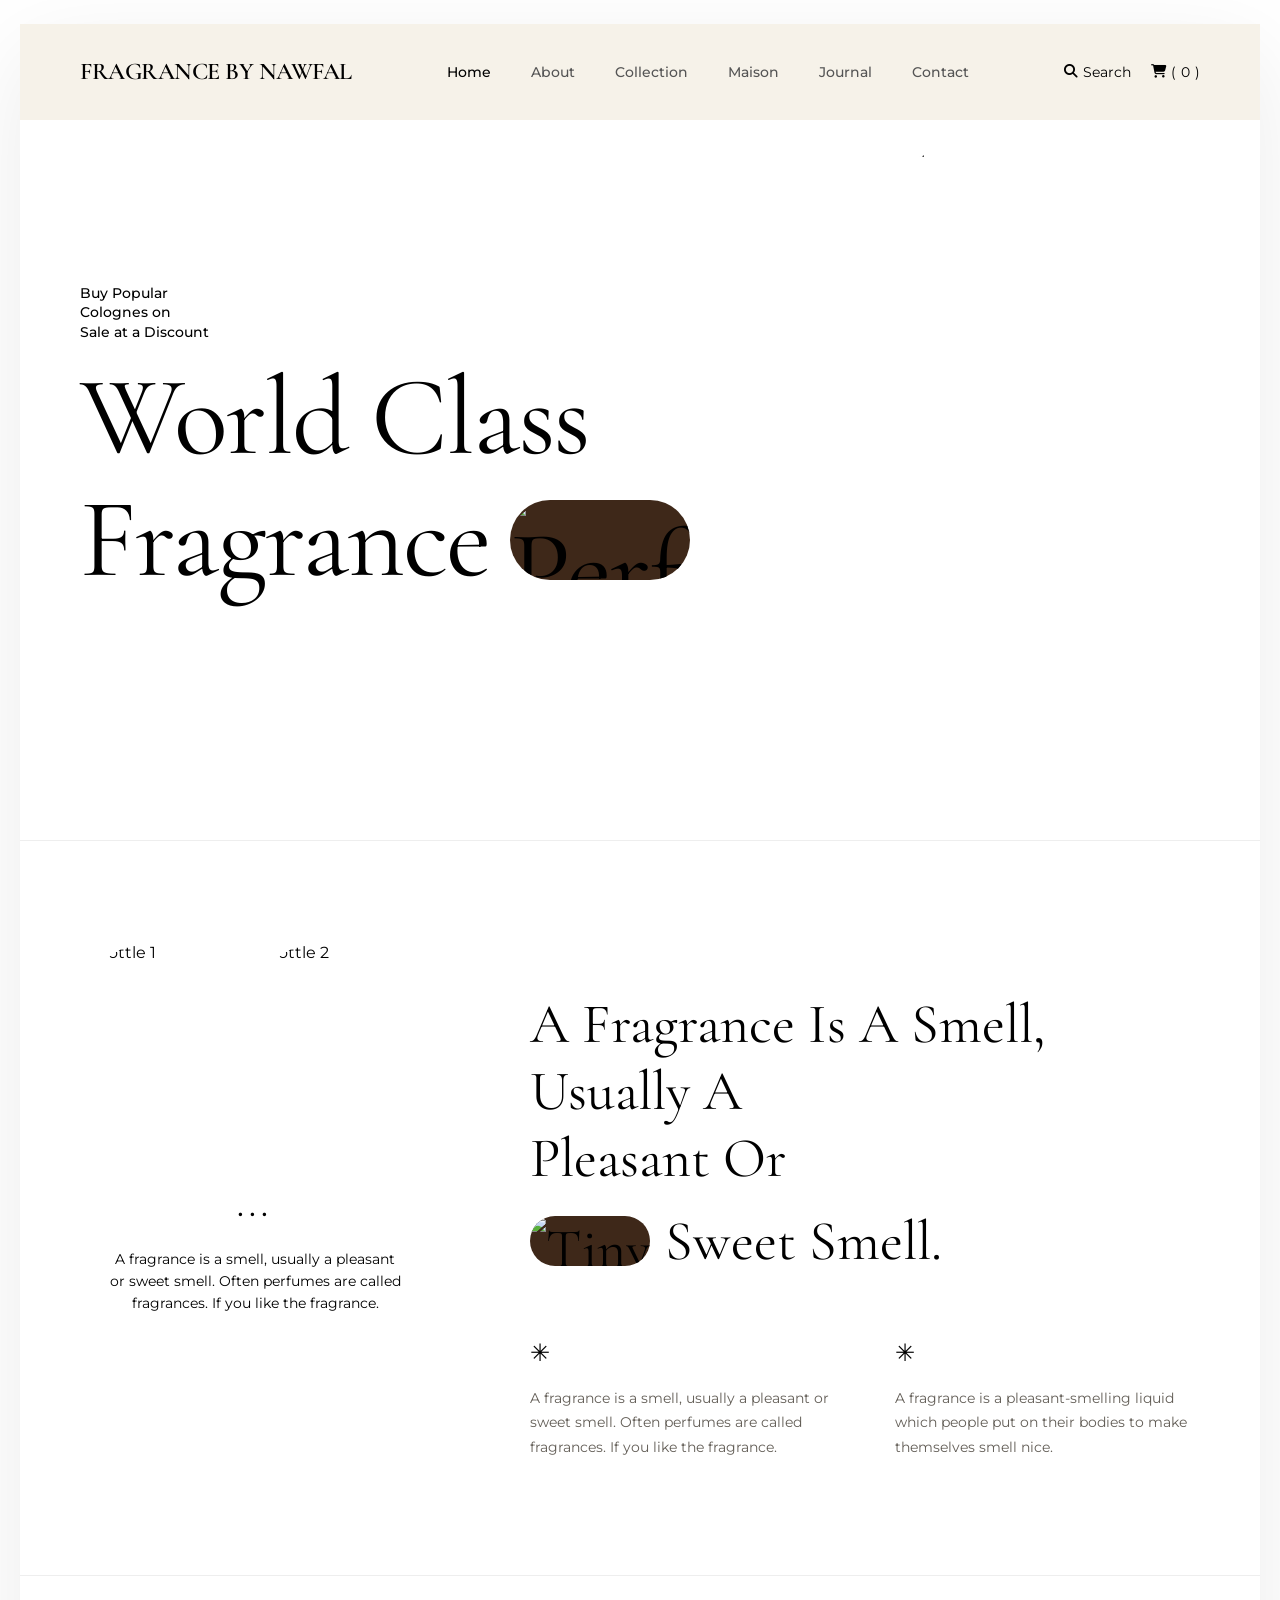
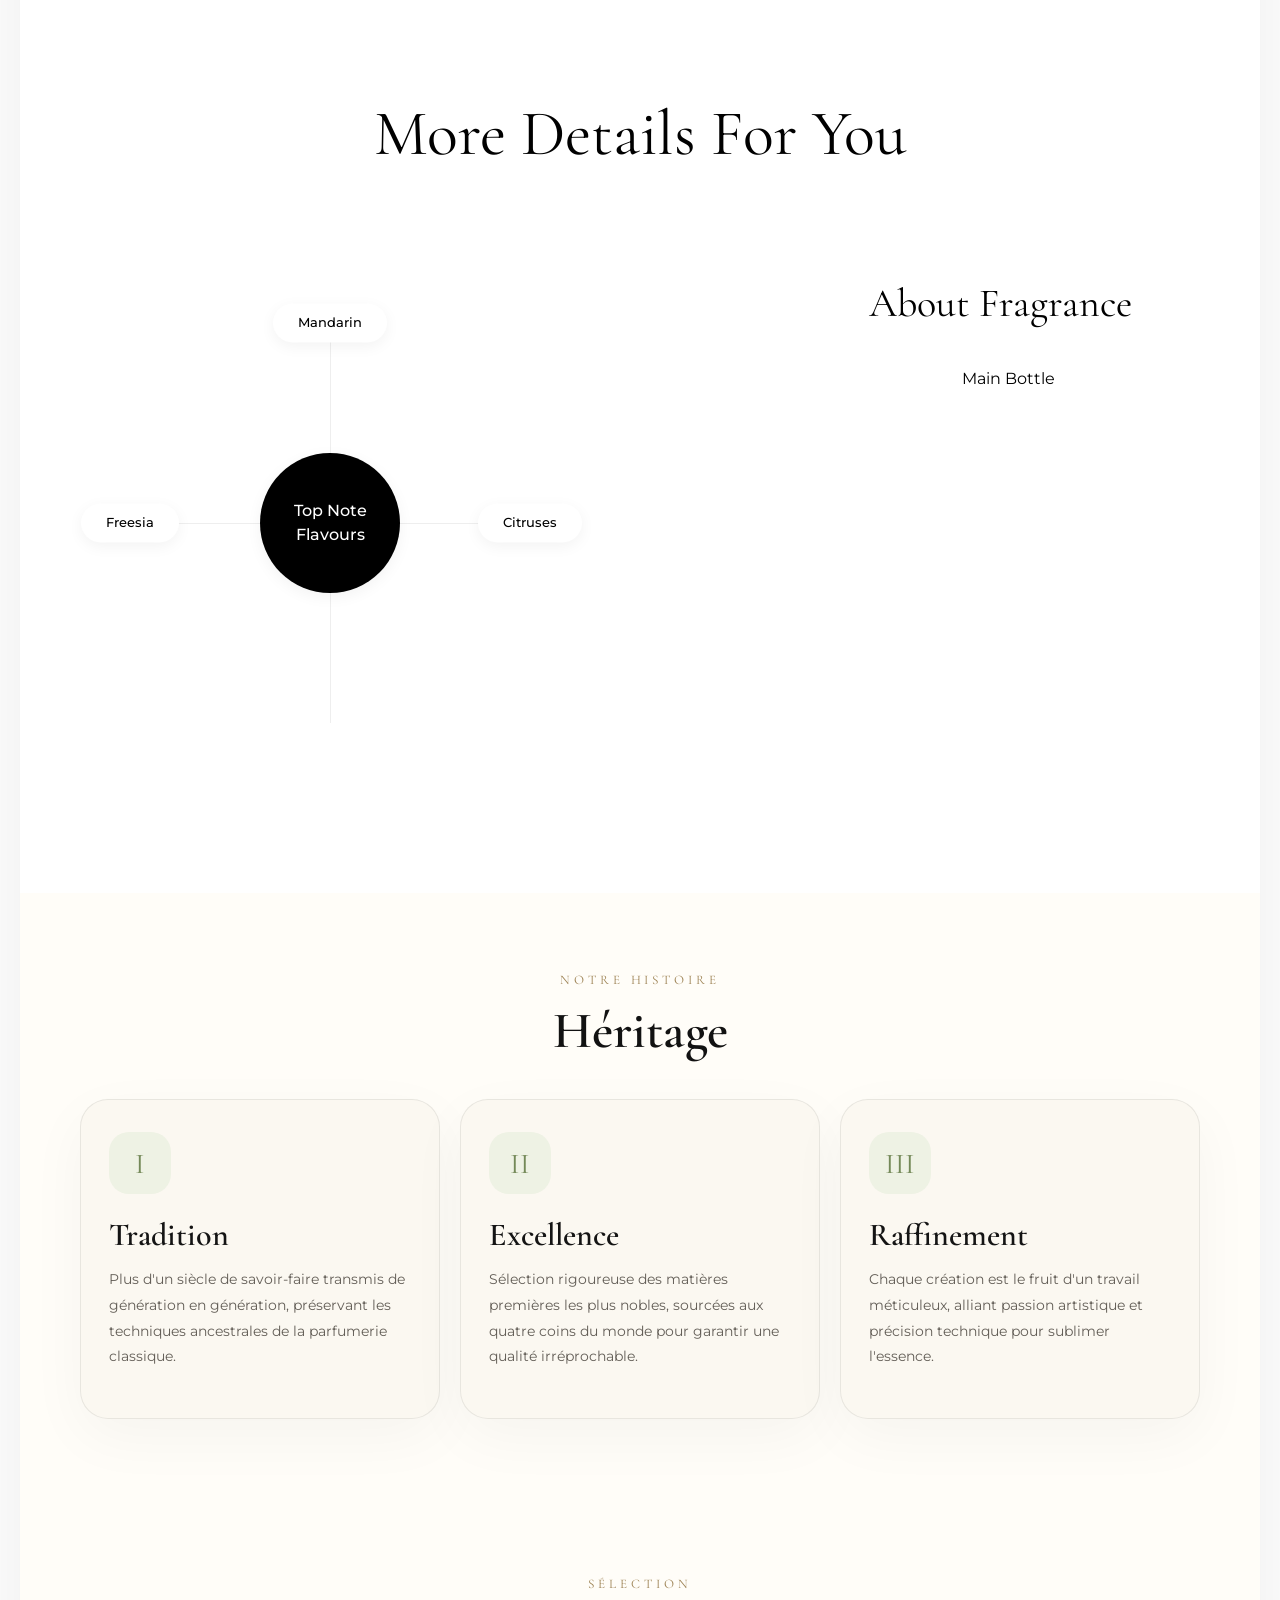
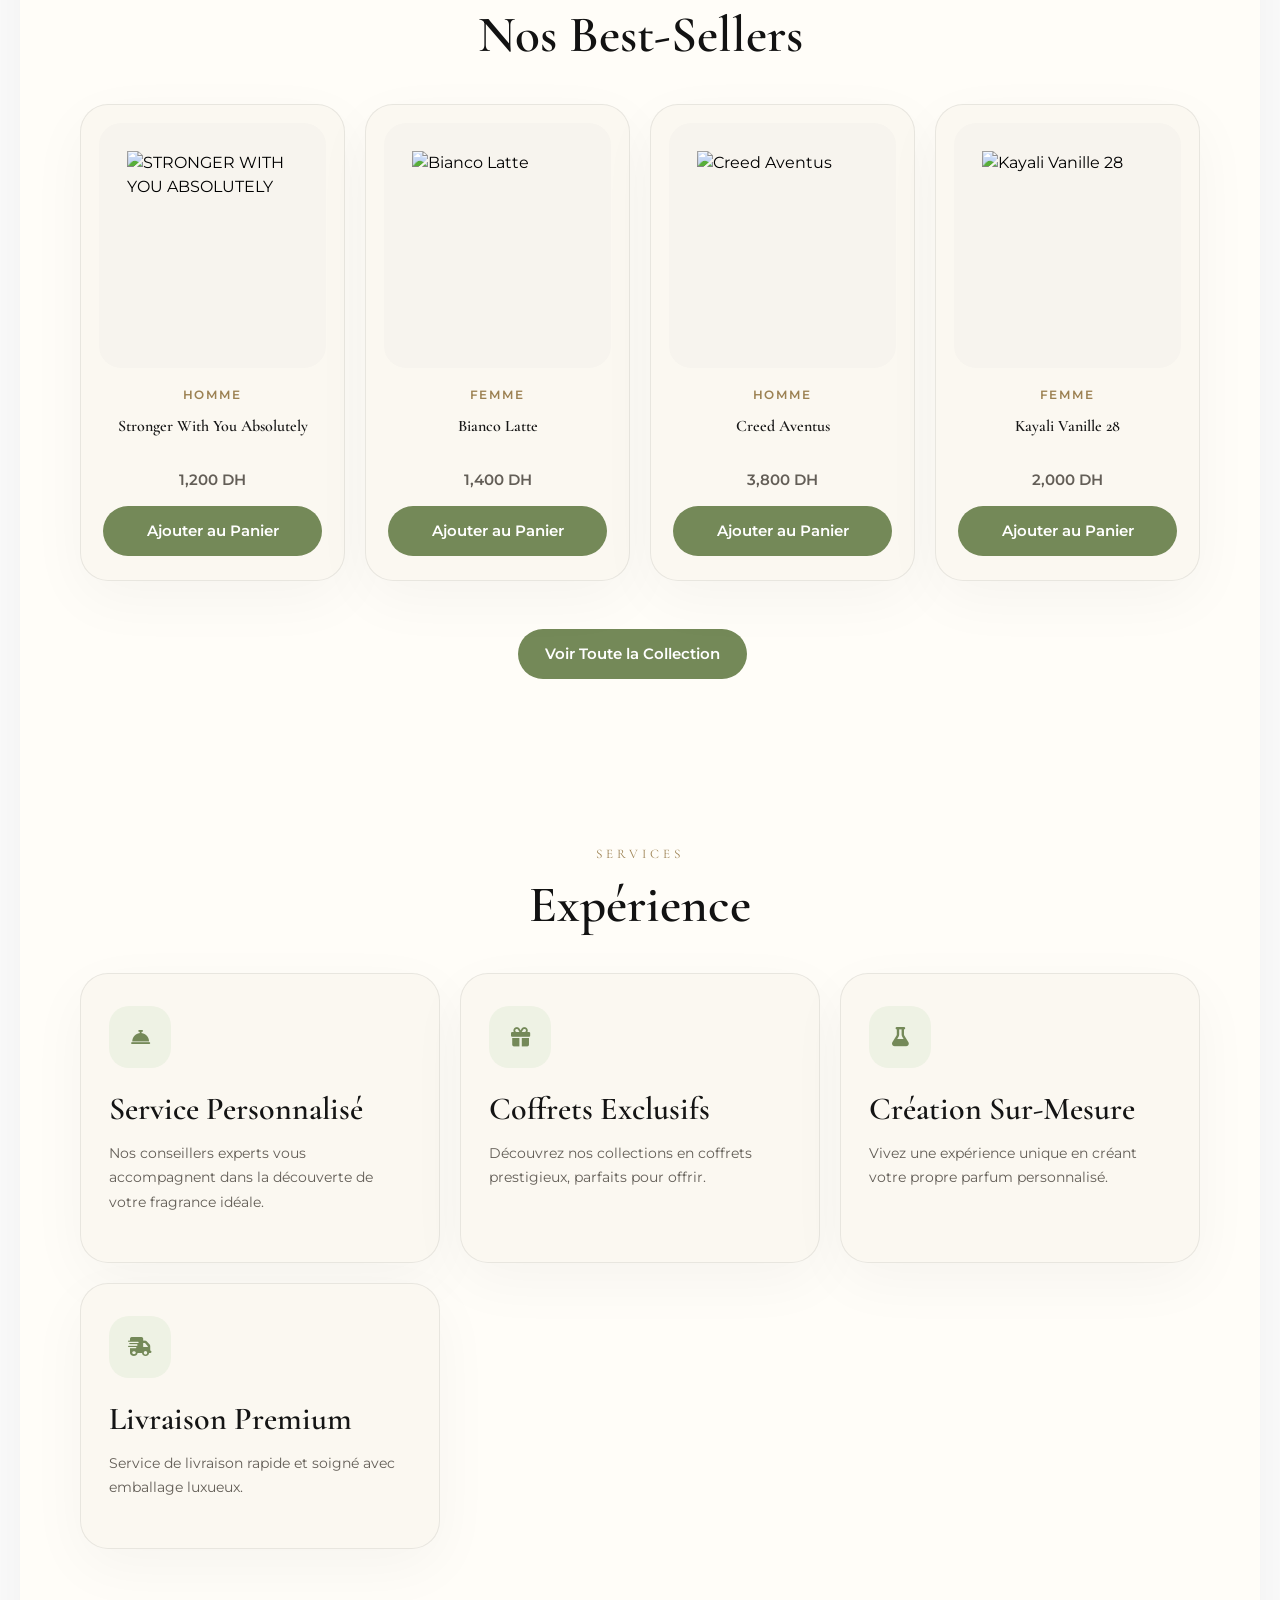
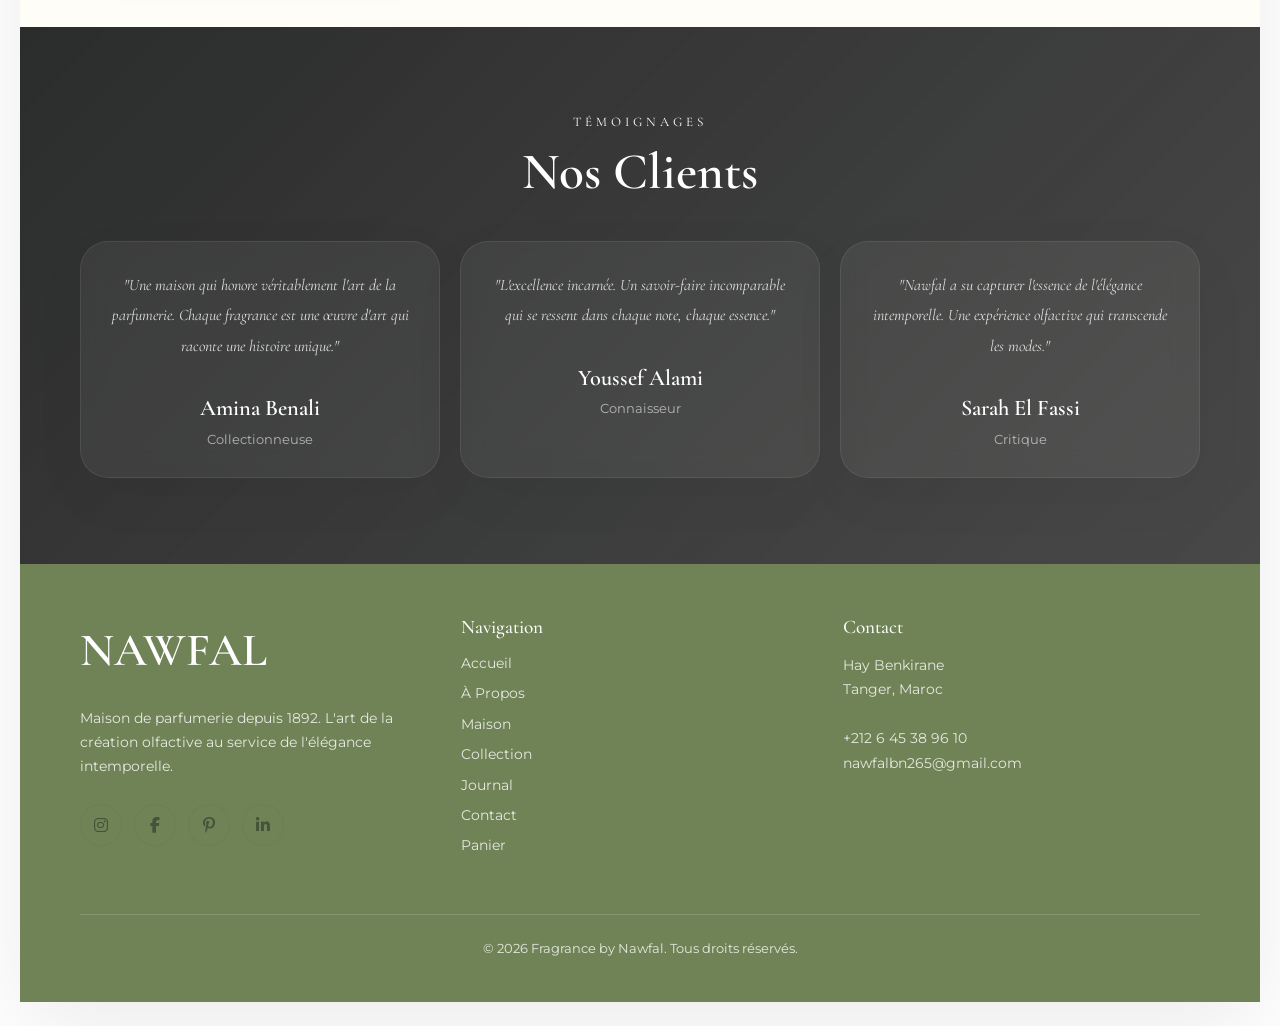
==== frontend/views/index.html @ 8782606d "Update image source in about story section" ====
<!DOCTYPE html>
<html lang="fr">
<head>
    <meta charset="UTF-8">
    <meta name="viewport" content="width=device-width, initial-scale=1.0">
    <title>Fragrance by Nawfal | L'Élégance Intemporelle</title>
    
    <!-- Favicon -->
    <link rel="icon" type="image/svg+xml" href="data:image/svg+xml,<svg xmlns='http://www.w3.org/2000/svg' viewBox='0 0 100 100'><rect fill='%23b8860b' width='100' height='100' rx='10'/><text x='50%25' y='55%25' font-size='60' fill='white' text-anchor='middle' dominant-baseline='middle' font-family='serif'>N</text></svg>">
    <link rel="apple-touch-icon" href="data:image/svg+xml,<svg xmlns='http://www.w3.org/2000/svg' viewBox='0 0 100 100'><rect fill='%23b8860b' width='100' height='100' rx='10'/><text x='50%25' y='55%25' font-size='60' fill='white' text-anchor='middle' dominant-baseline='middle' font-family='serif'>N</text></svg>">
    
    <!-- Meta Tags -->
    <meta name="description" content="Fragrance by Nawfal - Maison de parfumerie depuis 1892. Découvrez notre collection de parfums de luxe.">
    <meta name="theme-color" content="#b8860b">
    <meta property="og:title" content="Fragrance by Nawfal">
    <meta property="og:description" content="L'Élégance Intemporelle - Parfums de luxe depuis 1892">
    <meta property="og:type" content="website">
    
    <!-- Safari Compatibility -->
    <meta name="apple-mobile-web-app-capable" content="yes">
    <meta name="apple-mobile-web-app-status-bar-style" content="black-translucent">
    <meta name="format-detection" content="telephone=no">
    
    <!-- Critical CSS for ALL Browsers including Safari -->
    <style>
        /* ============ SAFARI + ALL BROWSERS FIX ============ */
        
        /* Reset */
        *, *::before, *::after {
            -webkit-box-sizing: border-box;
            -moz-box-sizing: border-box;
            box-sizing: border-box;
        }
        
        /* Body */
        body {
            -webkit-font-smoothing: antialiased;
            -moz-osx-font-smoothing: grayscale;
            -webkit-text-size-adjust: 100%;
            -ms-text-size-adjust: 100%;
        }
        
        /* All Images */
        img {
            max-width: 100% !important;
            height: auto !important;
            display: block;
            -webkit-user-drag: none;
            -khtml-user-drag: none;
            -moz-user-drag: none;
            -o-user-drag: none;
        }
        
        /* Specific Images */
        .cart-item-image, .order-item-image { 
            width: 80px !important; 
            height: 80px !important; 
            max-width: 80px !important; 
            max-height: 80px !important; 
            -webkit-object-fit: cover !important;
            object-fit: cover !important; 
            -webkit-flex-shrink: 0;
            flex-shrink: 0;
        }
        
        .team-image, .signature-avatar, .perfumer-avatar { 
            width: 70px !important; 
            height: 70px !important; 
            max-width: 150px !important; 
            max-height: 150px !important; 
            -webkit-border-radius: 50% !important;
            border-radius: 50% !important; 
            -webkit-object-fit: cover !important;
            object-fit: cover !important; 
        }
        
        .product-image-elegant { 
            max-height: 300px !important; 
            -webkit-object-fit: cover !important;
            object-fit: cover !important; 
        }
        
        .card-icon { 
            width: 40px !important; 
            height: 25px !important; 
            max-width: 40px !important; 
            max-height: 25px !important; 
        }
        
        /* Flexbox Safari Fix */
        .d-flex, [class*="d-flex"] {
            display: -webkit-box;
            display: -webkit-flex;
            display: -ms-flexbox;
            display: flex;
        }
        
        .align-items-center {
            -webkit-box-align: center;
            -webkit-align-items: center;
            -ms-flex-align: center;
            align-items: center;
        }
        
        .justify-content-between {
            -webkit-box-pack: justify;
            -webkit-justify-content: space-between;
            -ms-flex-pack: justify;
            justify-content: space-between;
        }
        
        /* Grid Safari Fix */
        .heritage-grid, .products-grid-elegant, .experience-grid, .values-grid, .team-grid {
            display: -webkit-box;
            display: -webkit-flex;
            display: -ms-flexbox;
            display: flex;
            -webkit-flex-wrap: wrap;
            -ms-flex-wrap: wrap;
            flex-wrap: wrap;
        }
        
        /* Animations Safari Fix */
        @-webkit-keyframes loadProgress {
            to { width: 100%; }
        }
        @keyframes loadProgress {
            to { width: 100%; }
        }
        
        @-webkit-keyframes noirFloat {
            0%, 100% { -webkit-transform: translateY(0); transform: translateY(0); }
            50% { -webkit-transform: translateY(-16px); transform: translateY(-16px); }
        }
        @keyframes noirFloat {
            0%, 100% { transform: translateY(0); }
            50% { transform: translateY(-16px); }
        }
        
        /* Transform Safari Fix */
        .product-card-elegant:hover {
            -webkit-transform: translateY(-10px);
            -ms-transform: translateY(-10px);
            transform: translateY(-10px);
        }
        
        /* Transition Safari Fix */
        .btn-primary-elegant, .btn-secondary-elegant, .product-btn-elegant, .nav-link-elegant {
            -webkit-transition: all 0.3s ease;
            -moz-transition: all 0.3s ease;
            -o-transition: all 0.3s ease;
            transition: all 0.3s ease;
        }
        
        /* Backdrop Filter Safari Fix */
        .navbar-elegant.scrolled {
            -webkit-backdrop-filter: blur(10px);
            backdrop-filter: blur(10px);
        }
        
        /* Border Radius Safari Fix */
        .heritage-card, .product-card-elegant, .experience-card, .value-card {
            -webkit-border-radius: 2px;
            border-radius: 2px;
        }
        
        /* Box Shadow Safari Fix */
        .hero-image, .lor-noir-image, .atelier-image {
            -webkit-box-shadow: 0 30px 60px rgba(0,0,0,0.4);
            box-shadow: 0 30px 60px rgba(0,0,0,0.4);
        }
        
        /* Scroll Behavior Safari Fix */
        html {
            scroll-behavior: smooth;
            -webkit-overflow-scrolling: touch;
        }
        
        /* Input Safari Fix */
        input, textarea, select, button {
            -webkit-appearance: none;
            -moz-appearance: none;
            appearance: none;
            border-radius: 0;
        }
        
        input[type="text"], input[type="email"], input[type="tel"], input[type="password"], textarea {
            -webkit-appearance: none;
            font-size: 16px; /* Prevents zoom on iOS */
        }
    </style>
    
    <script src="https://cdn.jsdelivr.net/npm/@tailwindcss/browser@4"></script>
    <link href="https://fonts.googleapis.com/css2?family=Cormorant+Garamond:ital,wght@0,300;0,400;0,500;0,600;0,700;1,400&family=Libre+Baskerville:ital,wght@0,400;0,700;1,400&family=Montserrat:wght@300;400;500;600;700&display=swap" rel="stylesheet">
    <link href="https://cdn.jsdelivr.net/npm/bootstrap@5.3.0/dist/css/bootstrap.min.css" rel="stylesheet">
    <link rel="stylesheet" href="https://cdnjs.cloudflare.com/ajax/libs/font-awesome/6.5.1/css/all.min.css">
    <link href="https://unpkg.com/aos@2.3.1/dist/aos.css" rel="stylesheet">
    <link rel="stylesheet" href="style.css">
</head>
<body class="coco-redesign">
    <!-- Loading Screen -->
    <div class="loading-screen" id="loadingScreen">
        <div class="loading-logo">FRAGRANCE BY NAWFAL</div>
        <div class="loading-bar">
            <div class="loading-progress"></div>
        </div>
        <div class="loading-text">L'Essence se Dévoile</div>
    </div>

    <!-- Success Message -->
    <div class="success-message" id="successMessage">
        <i class="fas fa-check-circle"></i> Produit ajouté au panier
    </div>

    <div class="site-frame">
    <!-- Navigation -->
    <nav class="navbar-editorial" id="navbarElegant">
        <div class="container navbar-editorial-container">
            <div class="nav-brand-editorial">
                <a href="#" onclick="showPage('home')">FRAGRANCE BY NAWFAL</a>
            </div>
            
            <div class="nav-menu-editorial">
                <span class="nav-link-editorial active" onclick="showPage('home')">home</span>
                <span class="nav-link-editorial" onclick="showPage('about')">about</span>
                <span class="nav-link-editorial" onclick="showPage('collection')">collection</span>
                <span class="nav-link-editorial" onclick="showPage('maison')">maison</span>
                <span class="nav-link-editorial" onclick="showPage('journal')">journal</span>
                <span class="nav-link-editorial" onclick="showPage('contact')">contact</span>
            </div>

            <div class="nav-actions-editorial">
                <button class="action-btn-editorial" onclick="openSearch()">
                    <i class="fas fa-search"></i> Search
                </button>
                <button class="action-btn-editorial" onclick="showPage('cart')">
                    <i class="fas fa-shopping-cart"></i> (<span id="cartCount">0</span>)
                </button>
                <button class="mobile-menu-btn-editorial" onclick="toggleMobileMenu()">
                    <i class="fas fa-bars"></i>
                </button>
            </div>
            
            <div class="nav-menu-elegant" id="navMenu">
                <button class="mobile-close-btn" onclick="toggleMobileMenu()">
                    <i class="fas fa-times"></i>
                </button>
                <span class="nav-link-elegant active" data-page="home" onclick="showPage('home')">Perfumes</span>
                <span class="nav-link-elegant" data-page="about" onclick="showPage('about')">Brands</span>
                <span class="nav-link-elegant" data-page="collection" onclick="showPage('collection')">Shop</span>
                <span class="nav-link-elegant" data-page="maison" onclick="showPage('maison')">Outfits</span>
                <span class="nav-link-elegant" data-page="journal" onclick="showPage('journal')">Guides</span>
            </div>
        </div>
    </nav>

    <div class="search-overlay" id="searchOverlay" onclick="closeSearch(event)">
        <div class="search-panel" onclick="event.stopPropagation()">
            <div class="search-input-shell">
                <i class="fas fa-search"></i>
                <input
                    type="text"
                    id="searchInput"
                    class="search-input-elegant"
                    placeholder="Rechercher un parfum"
                    oninput="handleSearchInput(this.value)"
                >
                <button class="search-close-elegant" onclick="closeSearch()" aria-label="Fermer la recherche">
                    <i class="fas fa-times"></i>
                </button>
            </div>

            <button class="search-collection-card" onclick="openSearchCollection()">
                <div class="search-collection-icon">
                    <span></span>
                    <span></span>
                    <span></span>
                    <span></span>
                </div>
                <div class="search-collection-copy">
                    <strong>Collection de parfums</strong>
                    <p>Voir tous les produits disponibles</p>
                </div>
            </button>

            <div class="search-results-list" id="searchResultsList"></div>
            <button class="search-more-results" id="searchMoreResults" onclick="openSearchCollection()">
                Voir plus de resultats
            </button>
        </div>
    </div>

    <!-- ==================== HOME PAGE ==================== -->
    <div id="page-home" class="page active">
        <!-- Editorial Hero Section -->
        <section class="hero-editorial">
            <div class="container hero-container-editorial">
                <div class="hero-left-editorial">
                    <div class="hero-small-text">
                        Buy Popular<br>Colognes on<br>Sale at a Discount
                    </div>
                    <div class="hero-title-editorial">
                        <div class="title-line">World Class</div>
                        <div class="title-line title-line-bottom">
                            Fragrance 
                            <div class="title-pill-image">
                                <img src="https://twinfragrance.shop/cdn/shop/files/IMG-0967.png?v=1759792952&width=493" alt="Perfume">
                            </div>
                        </div>
                    </div>
                </div>
                <div class="hero-right-editorial">
                    <div class="hero-oval-image">
                        <img src="https://twinfragrance.shop/cdn/shop/files/IMG-0967.png?v=1759792952&width=493" alt="Perfume Oval">
                    </div>
                </div>
            </div>
        </section>

        <!-- Description Section -->
        <section class="description-editorial">
            <div class="container desc-container-editorial">
                <div class="desc-left-editorial">
                    <div class="desc-oval-group">
                        <div class="desc-oval-image"><img src="https://twinfragrance.shop/cdn/shop/files/5172631C-9D80-4817-AC04-3E694155C1E9.png?v=1759693568&width=493" alt="Bottle 1"></div>
                        <div class="desc-oval-image"><img src="https://twinfragrance.shop/cdn/shop/files/EF9F354F-8963-4B3E-8D7D-09A6C148F2E6.png?v=1759693589&width=493" alt="Bottle 2"></div>
                    </div>
                    <div class="desc-dots">...</div>
                    <div class="desc-small-text">
                        A fragrance is a smell, usually a pleasant<br>
                        or sweet smell. Often perfumes are called<br>
                        fragrances. If you like the fragrance.
                    </div>
                </div>
                <div class="desc-right-editorial">
                    <h2 class="desc-heading-editorial">
                        A Fragrance Is A Smell, Usually A<br>
                        Pleasant Or 
                        <span class="desc-pill-image">
                            <img src="https://twinfragrance.shop/cdn/shop/files/IMG-0967.png?v=1759792952&width=493" alt="Tiny Perfume">
                        </span>
                        Sweet Smell.
                    </h2>
                    <div class="desc-columns-editorial">
                        <div class="desc-col">
                            <div class="desc-icon">✳</div>
                            <p>A fragrance is a smell, usually a pleasant or sweet smell. Often perfumes are called fragrances. If you like the fragrance.</p>
                        </div>
                        <div class="desc-col">
                            <div class="desc-icon">✳</div>
                            <p>A fragrance is a pleasant-smelling liquid which people put on their bodies to make themselves smell nice.</p>
                        </div>
                    </div>
                </div>
            </div>
        </section>

        <!-- Details Section -->
        <section class="details-editorial">
            <div class="container details-container-editorial">
                <h2 class="details-main-heading">More Details For You</h2>
                <div class="details-content-wrapper">
                    <div class="details-diagram">
                        <div class="diagram-line line-horizontal"></div>
                        <div class="diagram-line line-vertical"></div>
                        <div class="node node-mandarin">Mandarin</div>
                        <div class="node node-freesia">Freesia</div>
                        <div class="node node-center">Top Note<br>Flavours</div>
                        <div class="node node-citrus">Citruses</div>
                    </div>
                    <div class="details-product">
                        <h3 class="details-sub-heading">About Fragrance</h3>
                        <div class="details-product-image">
                            <img src="https://www.bing.com/th/id/OIG1.mBMG3jkbAnP9rEMp1dSP?w=540&h=540&c=6&r=0&o=5&cb=thfvnext&pid=ImgGn" alt="Main Bottle">
                        </div>
                    </div>
                </div>
            </div>
        </section>

        <!-- Heritage Section -->
        <section id="heritage" class="heritage-section">
            <div class="container">
                <div class="section-title-elegant" data-aos="fade-up">
                    <div class="section-eyebrow-elegant">Notre Histoire</div>
                    <h2 class="section-heading-elegant">Héritage</h2>
                </div>

                <div class="heritage-grid">
                    <div class="heritage-card" data-aos="fade-up" data-aos-delay="0">
                        <div class="heritage-number">I</div>
                        <h3 class="heritage-title">Tradition</h3>
                        <p class="heritage-text">
                            Plus d'un siècle de savoir-faire transmis de génération en génération, 
                            préservant les techniques ancestrales de la parfumerie classique.
                        </p>
                    </div>

                    <div class="heritage-card" data-aos="fade-up" data-aos-delay="200">
                        <div class="heritage-number">II</div>
                        <h3 class="heritage-title">Excellence</h3>
                        <p class="heritage-text">
                            Sélection rigoureuse des matières premières les plus nobles, 
                            sourcées aux quatre coins du monde pour garantir une qualité irréprochable.
                        </p>
                    </div>

                    <div class="heritage-card" data-aos="fade-up" data-aos-delay="400">
                        <div class="heritage-number">III</div>
                        <h3 class="heritage-title">Raffinement</h3>
                        <p class="heritage-text">
                            Chaque création est le fruit d'un travail méticuleux, 
                            alliant passion artistique et précision technique pour sublimer l'essence.
                        </p>
                    </div>
                </div>
            </div>
        </section>



        <!-- Featured Products -->
        <section class="collection-section">
            <div class="container">
                <div class="section-title-elegant" data-aos="fade-up">
                    <div class="section-eyebrow-elegant">Sélection</div>
                    <h2 class="section-heading-elegant">Nos Best-Sellers</h2>
                </div>

                <div class="products-grid-elegant featured-grid">
                    <div class="product-card-elegant" data-aos="fade-up">
                        <img src="https://twinfragrance.shop/cdn/shop/files/CF7E2B33-92F8-4D68-813D-4304302E703A.png?v=1759791920&width=493" alt="STRONGER WITH YOU ABSOLUTELY" class="product-image-elegant" onclick="showProductDetail(0)">
                        <div class="product-info-elegant">
                            <div class="product-category-elegant">Homme</div>
                            <h3 class="product-name-elegant">Stronger With You Absolutely</h3>
                            <div class="product-price-elegant">1,200 DH</div>
                            <button class="product-btn-elegant" onclick="addToCart(0)">Ajouter au Panier</button>
                        </div>
                    </div>

                    <div class="product-card-elegant" data-aos="fade-up" data-aos-delay="100">
                        <img src="https://twinfragrance.shop/cdn/shop/files/E5D46AD7-B2BB-48C3-BD5D-D39890149851.png?v=1759693640&width=493" alt="Bianco Latte" class="product-image-elegant" onclick="showProductDetail(6)">
                        <div class="product-info-elegant">
                            <div class="product-category-elegant">Femme</div>
                            <h3 class="product-name-elegant">Bianco Latte</h3>
                            <div class="product-price-elegant">1,400 DH</div>
                            <button class="product-btn-elegant" onclick="addToCart(6)">Ajouter au Panier</button>
                        </div>
                    </div>

                    <div class="product-card-elegant" data-aos="fade-up" data-aos-delay="200">
                        <img src="https://twinfragrance.shop/cdn/shop/files/IMG-0967.png?v=1759792952&width=493" alt="Creed Aventus" class="product-image-elegant" onclick="showProductDetail(11)">
                        <div class="product-info-elegant">
                            <div class="product-category-elegant">Homme</div>
                            <h3 class="product-name-elegant">Creed Aventus</h3>
                            <div class="product-price-elegant">3,800 DH</div>
                            <button class="product-btn-elegant" onclick="addToCart(11)">Ajouter au Panier</button>
                        </div>
                    </div>

                    <div class="product-card-elegant" data-aos="fade-up" data-aos-delay="300">
                        <img src="https://twinfragrance.shop/cdn/shop/files/IMG-8923.jpg?v=1762167701&width=493" alt="Kayali Vanille 28" class="product-image-elegant" onclick="showProductDetail(7)">
                        <div class="product-info-elegant">
                            <div class="product-category-elegant">Femme</div>
                            <h3 class="product-name-elegant">Kayali Vanille 28</h3>
                            <div class="product-price-elegant">2,000 DH</div>
                            <button class="product-btn-elegant" onclick="addToCart(7)">Ajouter au Panier</button>
                        </div>
                    </div>
                </div>

                <div class="text-center mt-5">
                    <span onclick="showPage('collection')" class="btn-primary-elegant">Voir Toute la Collection</span>
                </div>
            </div>
        </section>

        <!-- Experience Section -->
        <section class="experience-section">
            <div class="container">
                <div class="section-title-elegant" data-aos="fade-up">
                    <div class="section-eyebrow-elegant">Services</div>
                    <h2 class="section-heading-elegant">Expérience</h2>
                </div>

                <div class="experience-grid">
                    <div class="experience-card" data-aos="fade-up">
                        <div class="experience-icon">
                            <i class="fas fa-concierge-bell"></i>
                        </div>
                        <h3 class="experience-title">Service Personnalisé</h3>
                        <p class="experience-text">
                            Nos conseillers experts vous accompagnent dans la découverte de votre fragrance idéale.
                        </p>
                    </div>

                    <div class="experience-card" data-aos="fade-up" data-aos-delay="100">
                        <div class="experience-icon">
                            <i class="fas fa-gift"></i>
                        </div>
                        <h3 class="experience-title">Coffrets Exclusifs</h3>
                        <p class="experience-text">
                            Découvrez nos collections en coffrets prestigieux, parfaits pour offrir.
                        </p>
                    </div>

                    <div class="experience-card" data-aos="fade-up" data-aos-delay="200">
                        <div class="experience-icon">
                            <i class="fas fa-flask"></i>
                        </div>
                        <h3 class="experience-title">Création Sur-Mesure</h3>
                        <p class="experience-text">
                            Vivez une expérience unique en créant votre propre parfum personnalisé.
                        </p>
                    </div>

                    <div class="experience-card" data-aos="fade-up" data-aos-delay="300">
                        <div class="experience-icon">
                            <i class="fas fa-shipping-fast"></i>
                        </div>
                        <h3 class="experience-title">Livraison Premium</h3>
                        <p class="experience-text">
                            Service de livraison rapide et soigné avec emballage luxueux.
                        </p>
                    </div>
                </div>
            </div>
        </section>

        <!-- Testimonials -->
        <section class="testimonials-section">
            <div class="container">
                <div class="section-title-elegant" data-aos="fade-up">
                    <div class="section-eyebrow-elegant">Témoignages</div>
                    <h2 class="section-heading-elegant">Nos Clients</h2>
                </div>

                <div class="row">
                    <div class="col-md-4" data-aos="fade-up">
                        <div class="testimonial-elegant">
                            <p class="testimonial-text-elegant">
                                "Une maison qui honore véritablement l'art de la parfumerie. 
                                Chaque fragrance est une œuvre d'art qui raconte une histoire unique."
                            </p>
                            <div class="testimonial-author-elegant">Amina Benali</div>
                            <div class="testimonial-role-elegant">Collectionneuse</div>
                        </div>
                    </div>

                    <div class="col-md-4" data-aos="fade-up" data-aos-delay="100">
                        <div class="testimonial-elegant">
                            <p class="testimonial-text-elegant">
                                "L'excellence incarnée. Un savoir-faire incomparable 
                                qui se ressent dans chaque note, chaque essence."
                            </p>
                            <div class="testimonial-author-elegant">Youssef Alami</div>
                            <div class="testimonial-role-elegant">Connaisseur</div>
                        </div>
                    </div>

                    <div class="col-md-4" data-aos="fade-up" data-aos-delay="200">
                        <div class="testimonial-elegant">
                            <p class="testimonial-text-elegant">
                                "Nawfal a su capturer l'essence de l'élégance intemporelle. 
                                Une expérience olfactive qui transcende les modes."
                            </p>
                            <div class="testimonial-author-elegant">Sarah El Fassi</div>
                            <div class="testimonial-role-elegant">Critique</div>
                        </div>
                    </div>
                </div>
            </div>
        </section>
    </div>

    <!-- ==================== ABOUT PAGE ==================== -->
    <div id="page-about" class="page">
        <div class="about-hero">
            <div class="about-hero-content">
                <div class="page-breadcrumb">ACCUEIL / À PROPOS</div>
                <h1 class="about-hero-title">Notre Histoire</h1>
            </div>
        </div>

        <section class="about-story">
            <div class="container">
                <div class="about-story-grid">
                    <div data-aos="fade-right">
                        <img src="https://www.bing.com/images/create/ai-image-generator/fondc3a9e-en-1892-au-cc593ur-du-maroc2c-la-maison-nawfal-/1-69f5320d40e641c084f1820312fa2ddc?id=juOVIG3AK2g-Ja1Eye0Qjw&view=detailv2&idpp=genimg&thId=OIG4.hBjbLBabvo7AhU1ZiftW&mdl=1&edt=0&ar=5&skey=LEia36LL4ymOwPydXyh_yvpGXSfg5VFRRfpaqkU7VXc&FORM=GCRIDP" alt="Notre Histoire" class="about-story-image">
                    </div>
                    <div class="about-story-content" data-aos="fade-left">
                        <h2>Une Passion Séculaire</h2>
                        <p>
                            Fondée en 1892 au cœur du Maroc, la maison Nawfal perpétue depuis plus d'un siècle 
                            l'art ancestral de la parfumerie. Notre histoire est celle d'une famille dévouée 
                            à l'excellence, transmettant de génération en génération les secrets des plus 
                            belles essences du monde.
                        </p>
                        <p>
                            Chaque parfum que nous créons est le fruit d'un travail méticuleux, alliant 
                            les techniques traditionnelles aux innovations modernes. Nous sélectionnons 
                            les matières premières les plus nobles, des roses de Damas aux ouds les plus 
                            précieux du Cambodge.
                        </p>
                        <p>
                            Notre engagement envers la qualité est absolu. Nous croyons que le parfum 
                            est bien plus qu'une fragrance – c'est une signature, une émotion, un souvenir 
                            qui perdure dans le temps.
                        </p>
                    </div>
                </div>
            </div>
        </section>

        <section class="about-values">
            <div class="container">
                <div class="section-title-elegant" data-aos="fade-up">
                    <div class="section-eyebrow-elegant">Nos Principes</div>
                    <h2 class="section-heading-elegant">Nos Valeurs</h2>
                </div>

                <div class="values-grid">
                    <div class="value-card" data-aos="fade-up">
                        <div class="value-icon"><i class="fas fa-gem"></i></div>
                        <h3 class="value-title">Excellence</h3>
                        <p class="value-text">
                            Nous ne faisons aucun compromis sur la qualité. Chaque ingrédient 
                            est soigneusement sélectionné pour garantir une expérience olfactive incomparable.
                        </p>
                    </div>

                    <div class="value-card" data-aos="fade-up" data-aos-delay="100">
                        <div class="value-icon"><i class="fas fa-leaf"></i></div>
                        <h3 class="value-title">Durabilité</h3>
                        <p class="value-text">
                            Notre engagement envers l'environnement guide chacune de nos décisions, 
                            de l'approvisionnement responsable aux emballages éco-conçus.
                        </p>
                    </div>

                    <div class="value-card" data-aos="fade-up" data-aos-delay="200">
                        <div class="value-icon"><i class="fas fa-heart"></i></div>
                        <h3 class="value-title">Passion</h3>
                        <p class="value-text">
                            Chaque création est née de notre amour profond pour l'art de la parfumerie, 
                            transmis avec fierté de génération en génération.
                        </p>
                    </div>
                </div>
            </div>
        </section>

        <section class="team-section">
            <div class="container">
                <div class="section-title-elegant" data-aos="fade-up">
                    <div class="section-eyebrow-elegant">L'Équipe</div>
                    <h2 class="section-heading-elegant">Nos Maîtres Parfumeurs</h2>
                </div>

                <div class="team-grid">
                    <div class="team-card" data-aos="fade-up">
                        <img src="https://ik.imagekit.io/szrau37qm/nawfali.jpeg" alt="Nawfal" class="team-image">
                        <h4 class="team-name">Nawfal Ben Daoud</h4>
                        <p class="team-role">Fondateur & Directeur Artistique</p>
                    </div>

                    <div class="team-card" data-aos="fade-up" data-aos-delay="100">
                        <img src="https://images.unsplash.com/photo-1438761681033-6461ffad8d80?w=200" alt="Fatima" class="team-image">
                        <h4 class="team-name">Fatima El Amrani</h4>
                        <p class="team-role">Maître Parfumeur Senior</p>
                    </div>

                    <div class="team-card" data-aos="fade-up" data-aos-delay="200">
                        <img src="https://images.unsplash.com/photo-1507003211169-0a1dd7228f2d?w=200" alt="Karim" class="team-image">
                        <h4 class="team-name">Karim Tazi</h4>
                        <p class="team-role">Chef de Laboratoire</p>
                    </div>

                    <div class="team-card" data-aos="fade-up" data-aos-delay="300">
                        <img src="https://images.unsplash.com/photo-1494790108377-be9c29b29330?w=200" alt="Salma" class="team-image">
                        <h4 class="team-name">Salma Idrissi</h4>
                        <p class="team-role">Directrice Qualité</p>
                    </div>
                </div>
            </div>
        </section>
    </div>

    <!-- ==================== MAISON PAGE ==================== -->
    <div id="page-maison" class="page">
        <div class="about-hero">
            <div class="about-hero-content">
                <div class="page-breadcrumb">ACCUEIL / MAISON</div>
                <h1 class="about-hero-title">La Maison Nawfal</h1>
            </div>
        </div>

        <section class="about-story">
            <div class="container">
                <div class="about-story-grid">
                    <div data-aos="fade-right">
                        <img src="https://images.unsplash.com/photo-1519666336592-e225a99dcd2f?w=800" alt="Maison Nawfal" class="about-story-image">
                    </div>
                    <div class="about-story-content" data-aos="fade-left">
                        <h2>Un Héritage Marocain</h2>
                        <p>
                            Notre maison est née dans les ruelles parfumées de Tanger, là où les épices et les fleurs
                            racontent des histoires. Chaque flacon incarne l'héritage marocain, la finesse artisanale
                            et l'art du détail transmis depuis plus d'un siècle.
                        </p>
                        <p>
                            Nous collaborons avec des cultivateurs locaux, des maîtres verriers et des artisans
                            passionnés afin d'offrir des créations dignes des plus grandes maisons.
                        </p>
                        <p>
                            Aujourd'hui, notre maison s'ouvre au monde, tout en conservant son âme intime et
                            ses rituels de fabrication traditionnels.
                        </p>
                        <span onclick="showPage('collection')" class="btn-primary-elegant">Découvrir Nos Parfums</span>
                    </div>
                </div>
            </div>
        </section>

        <section class="experience-section">
            <div class="container">
                <div class="section-title-elegant" data-aos="fade-up">
                    <div class="section-eyebrow-elegant">Notre Savoir-Faire</div>
                    <h2 class="section-heading-elegant">Les Piliers</h2>
                </div>
                <div class="experience-grid">
                    <div class="experience-card" data-aos="fade-up">
                        <div class="experience-icon"><i class="fas fa-seedling"></i></div>
                        <h3 class="experience-title">Origines Précieuses</h3>
                        <p class="experience-text">Sélection rigoureuse des matières premières rares, sourcées en Afrique et en Orient.</p>
                    </div>
                    <div class="experience-card" data-aos="fade-up" data-aos-delay="100">
                        <div class="experience-icon"><i class="fas fa-hand-sparkles"></i></div>
                        <h3 class="experience-title">Artisanat Épuré</h3>
                        <p class="experience-text">Chaque fragrance est composée à la main dans nos ateliers privés.</p>
                    </div>
                    <div class="experience-card" data-aos="fade-up" data-aos-delay="200">
                        <div class="experience-icon"><i class="fas fa-gem"></i></div>
                        <h3 class="experience-title">Signature Élégante</h3>
                        <p class="experience-text">Un design et une identité unique pour sublimer chaque essence.</p>
                    </div>
                    <div class="experience-card" data-aos="fade-up" data-aos-delay="300">
                        <div class="experience-icon"><i class="fas fa-leaf"></i></div>
                        <h3 class="experience-title">Engagement Durable</h3>
                        <p class="experience-text">Des pratiques éthiques et une production responsable à chaque étape.</p>
                    </div>
                </div>
            </div>
        </section>
    </div>

    <!-- ==================== COLLECTION PAGE ==================== -->
    <div id="page-collection" class="page">
        <div class="about-hero">
            <div class="about-hero-content">
                <div class="page-breadcrumb">ACCUEIL / COLLECTION</div>
                <h1 class="about-hero-title">Notre Collection</h1>
            </div>
        </div>

        <section class="collection-section">
            <div class="container">
                <div class="filter-elegant" data-aos="fade-up">
                    <button class="filter-btn-elegant active" data-filter="all" onclick="filterCollection('all', event)">Tous</button>
                    <button class="filter-btn-elegant" data-filter="homme" onclick="filterCollection('homme', event)">Homme</button>
                    <button class="filter-btn-elegant" data-filter="femme" onclick="filterCollection('femme', event)">Femme</button>
                </div>

                <div class="products-grid-elegant" id="productsGrid">
                    <!-- Products will be loaded dynamically -->
                </div>
            </div>
        </section>
    </div>

    <!-- ==================== JOURNAL PAGE ==================== -->
    <div id="page-journal" class="page">
        <div class="about-hero">
            <div class="about-hero-content">
                <div class="page-breadcrumb">ACCUEIL / JOURNAL</div>
                <h1 class="about-hero-title">Journal Olfactif</h1>
            </div>
        </div>

        <section class="about-values">
            <div class="container">
                <div class="section-title-elegant" data-aos="fade-up">
                    <div class="section-eyebrow-elegant">Nos Histoires</div>
                    <h2 class="section-heading-elegant">Chroniques</h2>
                </div>
                <div class="values-grid">
                    <div class="value-card" data-aos="fade-up">
                        <div class="value-icon"><i class="fas fa-feather-alt"></i></div>
                        <h3 class="value-title">Inspiration de Tanger</h3>
                        <p class="value-text">Les senteurs des jardins secrets et les marchés d'épices qui nourrissent nos créations.</p>
                    </div>
                    <div class="value-card" data-aos="fade-up" data-aos-delay="100">
                        <div class="value-icon"><i class="fas fa-vial"></i></div>
                        <h3 class="value-title">Rituels de Fabrication</h3>
                        <p class="value-text">Immersion dans les gestes précis de nos artisans et l'art du dosage.</p>
                    </div>
                    <div class="value-card" data-aos="fade-up" data-aos-delay="200">
                        <div class="value-icon"><i class="fas fa-sun"></i></div>
                        <h3 class="value-title">Saisons & Émotions</h3>
                        <p class="value-text">Comment choisir sa fragrance selon les moments de la journée.</p>
                    </div>
                </div>
            </div>
        </section>
    </div>

    <!-- ==================== PRODUCT DETAIL PAGE ==================== -->
    <div id="page-product" class="page">
        <section class="product-detail-section">
            <div class="container">
                <span class="back-btn" onclick="showPage('collection')">
                    <i class="fas fa-arrow-left"></i> Retour à la Collection
                </span>

                <div class="product-detail-grid">
                    <div class="product-gallery">
                        <img id="productMainImage" src="" alt="" class="main-image">
                    </div>

                    <div class="product-detail-info">
                        <div class="product-detail-category" id="productCategory">Homme</div>
                        <h1 class="product-detail-name" id="productName">Nom du Produit</h1>
                        <div class="product-detail-price" id="productPrice">1,200 DH</div>

                        <div class="size-selector" style="margin-top: 20px;">
                            <label>Taille</label>
                            <div class="size-options">
                                <div class="size-option" onclick="selectSize(this, 50)">50ml</div>
                                <div class="size-option active" onclick="selectSize(this, 75)">75ml</div>
                                <div class="size-option" onclick="selectSize(this, 100)">100ml</div>
                            </div>
                        </div>
                        
                        <p class="product-detail-description" id="productDescription" style="margin-top: 30px;">
                            Un parfum d'exception qui allie élégance et caractère. 
                            Créé par nos maîtres parfumeurs avec les ingrédients les plus nobles, 
                            cette fragrance vous accompagnera tout au long de la journée.
                        </p>

                        <div class="product-notes">
                            <h4>Notes Olfactives</h4>
                            <div class="notes-list">
                                <div class="note-item">
                                    <span class="note-label">Notes de Tête</span>
                                    <span class="note-value" id="topNotes">Bergamote, Citron, Poivre</span>
                                </div>
                                <div class="note-item">
                                    <span class="note-label">Notes de Cœur</span>
                                    <span class="note-value" id="heartNotes">Rose, Jasmin, Iris</span>
                                </div>
                                <div class="note-item">
                                    <span class="note-label">Notes de Fond</span>
                                    <span class="note-value" id="baseNotes">Vanille, Musc, Bois de Santal</span>
                                </div>
                            </div>
                        </div>

                        <div class="quantity-selector">
                            <label>Quantité</label>
                            <div class="quantity-control">
                                <button onclick="updateQuantity(-1)">-</button>
                                <span id="productQuantity">1</span>
                                <button onclick="updateQuantity(1)">+</button>
                            </div>
                        </div>

                        <button class="add-to-cart-btn" onclick="addProductToCart()">
                            <i class="fas fa-shopping-bag"></i> Ajouter au Panier
                        </button>
                        <button class="wishlist-btn">
                            <i class="far fa-heart"></i> Ajouter aux Favoris
                        </button>

                        <div class="product-meta">
                            <div class="meta-item">
                                <i class="fas fa-truck"></i>
                                Livraison gratuite à partir de 500 DH
                            </div>
                            <div class="meta-item">
                                <i class="fas fa-undo"></i>
                                Retours gratuits sous 14 jours
                            </div>
                            <div class="meta-item">
                                <i class="fas fa-shield-alt"></i>
                                Authenticité garantie
                            </div>
                        </div>
                    </div>
                </div>
            </div>
        </section>
    </div>

    <!-- ==================== CART PAGE ==================== -->
    <div id="page-cart" class="page">
        <div class="cart-hero">
            <div class="about-hero-content">
                <div class="page-breadcrumb">ACCUEIL / PANIER</div>
                <h1 class="about-hero-title">Votre Panier</h1>
            </div>
        </div>

        <section class="cart-section">
            <div class="container">
                <div class="cart-container">
                    <div class="cart-items" id="cartItems">
                        <h3>Articles (<span id="cartItemCount">0</span>)</h3>
                        <div id="cartItemsList">
                            <!-- Cart items will be loaded dynamically -->
                        </div>
                    </div>

                    <div class="cart-summary">
                        <h3>Récapitulatif</h3>
                        <div class="summary-row">
                            <span>Sous-total</span>
                            <span id="subtotal">0 DH</span>
                        </div>
                        <div class="summary-row">
                            <span>Livraison</span>
                            <span id="shipping">Gratuit</span>
                        </div>
                        <div class="summary-row total">
                            <span>Total</span>
                            <span id="total">0 DH</span>
                        </div>

                        <div class="promo-code">
                            <div class="promo-input">
                                <input type="text" placeholder="Code promo">
                                <button>Appliquer</button>
                            </div>
                        </div>

                        <button class="checkout-btn" onclick="showPage('checkout')">
                            Passer la Commande
                        </button>
                        <span class="continue-shopping" onclick="showPage('collection')">
                            Continuer mes achats
                        </span>
                    </div>
                </div>
            </div>
        </section>
    </div>

    <!-- ==================== CHECKOUT PAGE ==================== -->
    <div id="page-checkout" class="page">
        <section class="checkout-section">
            <div class="container">
                <span class="back-btn" onclick="showPage('cart')">
                    <i class="fas fa-arrow-left"></i> Retour au Panier
                </span>

                <div class="checkout-grid">
                    <div class="checkout-form">
                        <h3>Informations de Livraison</h3>
                        
                        <div class="form-row">
                            <div class="form-group">
                                <label class="form-label">Prénom</label>
                                <input type="text" class="form-control-elegant" placeholder="Votre prénom">
                            </div>
                            <div class="form-group">
                                <label class="form-label">Nom</label>
                                <input type="text" class="form-control-elegant" placeholder="Votre nom">
                            </div>
                        </div>

                        <div class="form-group">
                            <label class="form-label">Email</label>
                            <input type="email" class="form-control-elegant" placeholder="votre@email.com">
                        </div>

                        <div class="form-group">
                            <label class="form-label">Téléphone</label>
                            <input type="tel" class="form-control-elegant" placeholder="+212 6XX XXX XXX">
                        </div>

                        <div class="form-group">
                            <label class="form-label">Adresse</label>
                            <input type="text" class="form-control-elegant" placeholder="Votre adresse complète">
                        </div>

                        <div class="form-row">
                            <div class="form-group">
                                <label class="form-label">Ville</label>
                                <input type="text" class="form-control-elegant" placeholder="Ville">
                            </div>
                            <div class="form-group">
                                <label class="form-label">Code Postal</label>
                                <input type="text" class="form-control-elegant" placeholder="Code postal">
                            </div>
                        </div>

                        <h3 style="margin-top: 40px;">Mode de Paiement</h3>
                        
                        <div class="payment-methods">
                            <label class="payment-method-card" onclick="selectPaymentMethod('cod')">
                                <input type="radio" name="payment" value="cod" checked>
                                <div class="payment-method-content">
                                    <div class="payment-method-icon">
                                        <i class="fas fa-money-bill-wave"></i>
                                    </div>
                                    <div class="payment-method-info">
                                        <span class="payment-method-title">Paiement à la livraison</span>
                                        <span class="payment-method-desc">Payez en espèces à la réception</span>
                                    </div>
                                    <div class="payment-check"><i class="fas fa-check-circle"></i></div>
                                </div>
                            </label>
                            
                            <label class="payment-method-card" onclick="selectPaymentMethod('card')">
                                <input type="radio" name="payment" value="card">
                                <div class="payment-method-content">
                                    <div class="payment-method-icon">
                                        <i class="fas fa-credit-card"></i>
                                    </div>
                                    <div class="payment-method-info">
                                        <span class="payment-method-title">Carte Bancaire</span>
                                        <span class="payment-method-desc">Visa, Mastercard, Amex</span>
                                    </div>
                                    <div class="payment-cards-icons">
                                        <img src="https://imgs.search.brave.com/pKHaGYTO06joZhsf5tCg4qi83UmVs_exaNk-9y1DTCk/rs:fit:500:0:1:0/g:ce/aHR0cHM6Ly9jZG4u/aWNvbnNjb3V0LmNv/bS9pY29uL2ZyZWUv/cG5nLTI1Ni9mcmVl/LXZpc2EtaWNvbi1z/dmctZG93bmxvYWQt/cG5nLTIyNjQ2MC5w/bmc_Zj13ZWJwJnc9/MTI4" alt="Visa" class="card-icon">
                                        <img src="https://upload.wikimedia.org/wikipedia/commons/2/2a/Mastercard-logo.svg" alt="Mastercard" class="card-icon">
                                        <img src="https://upload.wikimedia.org/wikipedia/commons/f/fa/American_Express_logo_%282018%29.svg" alt="Amex" class="card-icon amex">
                                    </div>
                                    <div class="payment-check"><i class="fas fa-check-circle"></i></div>
                                </div>
                            </label>
                        </div>

                        <!-- Card Payment Form (Hidden by default) -->
                        <div class="card-payment-form" id="cardPaymentForm" style="display: none;">
                            <div class="card-form-header">
                                <i class="fas fa-lock"></i>
                                <span>Paiement Sécurisé SSL</span>
                            </div>
                            
                            <!-- Card Preview -->
                            <div class="credit-card-preview">
                                <div class="card-preview-front">
                                    <div class="card-chip">
                                        <img src="https://raw.githubusercontent.com/muhammederdem/credit-card-form/master/src/assets/images/chip.png" alt="chip">
                                    </div>
                                    <div class="card-type-icon" id="cardTypeIcon">
                                        <i class="fab fa-cc-visa"></i>
                                    </div>
                                    <div class="card-number-preview" id="cardNumberPreview">•••• •••• •••• ••••</div>
                                    <div class="card-info-preview">
                                        <div class="card-holder-preview">
                                            <span class="label">Titulaire</span>
                                            <span class="value" id="cardHolderPreview">VOTRE NOM</span>
                                        </div>
                                        <div class="card-expiry-preview">
                                            <span class="label">Expire</span>
                                            <span class="value" id="cardExpiryPreview">MM/AA</span>
                                        </div>
                                    </div>
                                </div>
                            </div>

                            <div class="form-group">
                                <label class="form-label">Numéro de Carte *</label>
                                <div class="card-input-wrapper">
                                    <input type="text" class="form-control-elegant card-number-input" 
                                           id="cardNumber" 
                                           placeholder="1234 5678 9012 3456" 
                                           maxlength="19"
                                           oninput="formatCardNumber(this)"
                                           onkeyup="updateCardPreview()">
                                    <div class="card-type-indicator" id="cardTypeIndicator"></div>
                                </div>
                            </div>

                            <div class="form-group">
                                <label class="form-label">Nom sur la Carte *</label>
                                <input type="text" class="form-control-elegant" 
                                       id="cardHolder" 
                                       placeholder="JEAN DUPONT"
                                       oninput="this.value = this.value.toUpperCase(); updateCardPreview()">
                            </div>

                            <div class="form-row">
                                <div class="form-group">
                                    <label class="form-label">Date d'Expiration *</label>
                                    <div class="expiry-inputs">
                                        <select class="form-control-elegant" id="expiryMonth" onchange="updateCardPreview()">
                                            <option value="">Mois</option>
                                            <option value="01">01</option>
                                            <option value="02">02</option>
                                            <option value="03">03</option>
                                            <option value="04">04</option>
                                            <option value="05">05</option>
                                            <option value="06">06</option>
                                            <option value="07">07</option>
                                            <option value="08">08</option>
                                            <option value="09">09</option>
                                            <option value="10">10</option>
                                            <option value="11">11</option>
                                            <option value="12">12</option>
                                        </select>
                                        <span class="expiry-separator">/</span>
                                        <select class="form-control-elegant" id="expiryYear" onchange="updateCardPreview()">
                                            <option value="">Année</option>
                                            <option value="24">2024</option>
                                            <option value="25">2025</option>
                                            <option value="26">2026</option>
                                            <option value="27">2027</option>
                                            <option value="28">2028</option>
                                            <option value="29">2029</option>
                                            <option value="30">2030</option>
                                        </select>
                                    </div>
                                </div>
                                <div class="form-group">
                                    <label class="form-label">CVV *</label>
                                    <div class="cvv-input-wrapper">
                                        <input type="password" class="form-control-elegant" 
                                               id="cardCVV" 
                                               placeholder="•••" 
                                               maxlength="4"
                                               oninput="this.value = this.value.replace(/[^0-9]/g, '')">
                                        <div class="cvv-tooltip">
                                            <i class="fas fa-question-circle"></i>
                                            <div class="cvv-tooltip-content">
                                                <img src="https://www.pngitem.com/pimgs/m/291-2918799_cvv-png-transparent-png.png" alt="CVV">
                                                <p>Les 3 chiffres au dos de votre carte</p>
                                            </div>
                                        </div>
                                    </div>
                                </div>
                            </div>

                            <div class="save-card-option">
                                <label class="checkbox-elegant">
                                    <input type="checkbox" id="saveCard">
                                    <span class="checkmark"></span>
                                    <span>Sauvegarder cette carte pour les prochains achats</span>
                                </label>
                            </div>

                            <div class="security-badges">
                                <div class="security-badge">
                                    <i class="fas fa-shield-alt"></i>
                                    <span>Paiement 100% Sécurisé</span>
                                </div>
                                <div class="security-badge">
                                    <i class="fas fa-lock"></i>
                                    <span>Cryptage SSL 256-bit</span>
                                </div>
                            </div>
                        </div>

                        <button class="checkout-btn" style="margin-top: 30px;" onclick="placeOrder()">
                            <span id="checkoutBtnText">Confirmer la Commande</span>
                            <span id="checkoutBtnLoading" style="display: none;">
                                <i class="fas fa-spinner fa-spin"></i> Traitement en cours...
                            </span>
                        </button>

                        <div class="checkout-secure-note">
                            <i class="fas fa-lock"></i>
                            Vos informations sont protégées par un cryptage SSL 256-bit
                        </div>
                    </div>

                    <div class="order-summary">
                        <h3>Votre Commande</h3>
                        <div id="orderItems">
                          
                        </div>
                        <div class="summary-row" style="margin-top: 20px;">
                            <span>Sous-total</span>
                            <span id="checkoutSubtotal">0 DH</span>
                        </div>
                        <div class="summary-row">
                            <span>Livraison</span>
                            <span>Gratuit</span>
                        </div>
                        <div class="summary-row total">
                            <span>Total</span>
                            <span id="checkoutTotal">0 DH</span>
                        </div>
                    </div>
                </div>
            </div>
        </section>
    </div>

    <!-- ==================== CONTACT PAGE ==================== -->
    <div id="page-contact" class="page">
        <div class="contact-hero">
            <div class="about-hero-content">
                <div class="page-breadcrumb">ACCUEIL / CONTACT</div>
                <h1 class="about-hero-title">Contactez-Nous</h1>
            </div>
        </div>

        <section class="contact-section">
            <div class="container">
                <div class="contact-grid">
                    <div class="contact-info" data-aos="fade-right">
                        <h3>Restons en Contact</h3>
                        <p>
                            Nous serions ravis de vous entendre. Que vous ayez une question sur nos produits, 
                            une demande spéciale, ou que vous souhaitiez simplement nous dire bonjour, 
                            n'hésitez pas à nous contacter.
                        </p>

                        <div class="contact-details">
                            <div class="contact-item">
                                <i class="fas fa-map-marker-alt"></i>
                                <div class="contact-item-content">
                                    <h4>Adresse</h4>
                                    <p>Hay Benkirane, Tanger, Maroc</p>
                                </div>
                            </div>

                            <div class="contact-item">
                                <i class="fas fa-phone"></i>
                                <div class="contact-item-content">
                                    <h4>Téléphone</h4>
                                    <p>+212 6 45 38 96 10</p>
                                </div>
                            </div>

                            <div class="contact-item">
                                <i class="fas fa-envelope"></i>
                                <div class="contact-item-content">
                                    <h4>Email</h4>
                                    <p>nawfalbn265@gmail.com</p>
                                </div>
                            </div>

                            <div class="contact-item">
                                <i class="fas fa-clock"></i>
                                <div class="contact-item-content">
                                    <h4>Horaires</h4>
                                    <p>Lun - Sam: 9h00 - 22h00</p>
                                </div>
                            </div>
                        </div>

                        <div class="social-elegant">
                            <a href="https://www.instagram.com/nawfal_bn1/" class="social-link-elegant"><i class="fab fa-instagram"></i></a>
                            <a href="#" class="social-link-elegant"><i class="fab fa-facebook-f"></i></a>
                            <a href="#" class="social-link-elegant"><i class="fab fa-whatsapp"></i></a>
                        </div>
                    </div>

                    <div class="contact-form-container" data-aos="fade-left">
                        <h3>Envoyez-nous un Message</h3>
                        <form onsubmit="submitContactForm(event)">
                            <div class="form-group">
                                <label class="form-label">Nom Complet</label>
                                <input type="text" class="form-control-elegant" placeholder="Votre nom" required>
                            </div>

                            <div class="form-group">
                                <label class="form-label">Email</label>
                                <input type="email" class="form-control-elegant" placeholder="votre@email.com" required>
                            </div>

                            <div class="form-group">
                                <label class="form-label">Sujet</label>
                                <input type="text" class="form-control-elegant" placeholder="Sujet de votre message">
                            </div>

                            <div class="form-group">
                                <label class="form-label">Message</label>
                                <textarea class="form-control-elegant" placeholder="Votre message..." required></textarea>
                            </div>

                            <button type="submit" class="btn-primary-elegant" style="width: 100%; text-align: center;">
                                Envoyer le Message
                            </button>
                        </form>
                    </div>
                </div>
            </div>
        </section>

        <div class="map-container">
            <iframe class="map-frame" src="https://www.google.com/maps/embed?pb=!1m18!1m12!1m3!1d3238.0!2d-5.8!3d35.78!2m3!1f0!2f0!3f0!3m2!1i1024!2i768!4f13.1!3m3!1m2!1s0x0%3A0x0!2zMzXCsDQ2JzQ4LjAiTiA1wrA0OCcwMC4wIlc!5e0!3m2!1sfr!2sma!4v1234567890" allowfullscreen="" loading="lazy"></iframe>
        </div>
    </div>

    <!-- Footer -->
    <footer class="footer-elegant">
        <div class="container">
            <div class="row">
                <div class="col-lg-4 col-md-6 mb-4">
                    <div class="footer-logo-elegant">NAWFAL</div>
                    <p class="footer-text-elegant">
                        Maison de parfumerie depuis 1892. 
                        L'art de la création olfactive au service de l'élégance intemporelle.
                    </p>
                    <div class="social-elegant">
                        <a href="https://www.instagram.com/nawfal_bn1/" class="social-link-elegant"><i class="fab fa-instagram"></i></a>
                        <a href="#" class="social-link-elegant"><i class="fab fa-facebook-f"></i></a>
                        <a href="#" class="social-link-elegant"><i class="fab fa-pinterest-p"></i></a>
                        <a href="#" class="social-link-elegant"><i class="fab fa-linkedin-in"></i></a>
                    </div>
                </div>

                <div class="col-lg-4 col-md-6 mb-4">
                    <h4 class="footer-title-elegant">Navigation</h4>
                    <span class="footer-link-elegant" onclick="showPage('home')">Accueil</span>
                    <span class="footer-link-elegant" onclick="showPage('about')">À Propos</span>
                    <span class="footer-link-elegant" onclick="showPage('maison')">Maison</span>
                    <span class="footer-link-elegant" onclick="showPage('collection')">Collection</span>
                    <span class="footer-link-elegant" onclick="showPage('journal')">Journal</span>
                    <span class="footer-link-elegant" onclick="showPage('contact')">Contact</span>
                    <span class="footer-link-elegant" onclick="showPage('cart')">Panier</span>
                </div>

                <div class="col-lg-4 col-md-12 mb-4">
                    <h4 class="footer-title-elegant">Contact</h4>
                    <p class="footer-text-elegant">
                        Hay Benkirane<br>
                        Tanger, Maroc<br><br>
                        +212 6 45 38 96 10<br>
                        nawfalbn265@gmail.com
                    </p>
                </div>
            </div>

            <div class="footer-bottom-elegant">
                <p>&copy; 2026 Fragrance by Nawfal. Tous droits réservés.</p>
            </div>
        </div>
    </footer>

    </div>

    </div>

    <!-- Mobile App Bottom Navigation -->
    <nav class="mobile-app-nav">
        <a href="#" class="mobile-nav-item active" onclick="showPage('home')">
            <i class="fas fa-home"></i>
            <span>Accueil</span>
        </a>
        <a href="#" class="mobile-nav-item" onclick="openSearch()">
            <i class="fas fa-search"></i>
            <span>Recherche</span>
        </a>
        <a href="#" class="mobile-nav-item" onclick="showPage('collection')">
            <i class="fas fa-box-open"></i>
            <span>Boutique</span>
        </a>
        <a href="#" class="mobile-nav-item" onclick="showPage('cart')">
            <div class="cart-icon-wrapper">
                <i class="fas fa-shopping-cart"></i>
                <span class="mobile-cart-badge" id="mobileCartCount">0</span>
            </div>
            <span>Panier</span>
        </a>
        <a href="#" class="mobile-nav-item" onclick="toggleMobileMenu()">
            <i class="fas fa-bars"></i>
            <span>Menu</span>
        </a>
    </nav>

    <!-- Scroll to Top -->
    <div class="scroll-top-elegant" id="scrollTopElegant">
        <i class="fas fa-arrow-up"></i>
    </div>

    <!-- Scripts -->
    <script src="https://cdn.jsdelivr.net/npm/bootstrap@5.3.0/dist/js/bootstrap.bundle.min.js"></script>
    <script src="https://unpkg.com/aos@2.3.1/dist/aos.js"></script>

    <script>
        // Products Data
        const products = [
            { id: 0, name: "Stronger With You Absolutely", category: "homme", price: 1200, image: "https://twinfragrance.shop/cdn/shop/files/CF7E2B33-92F8-4D68-813D-4304302E703A.png?v=1759791920&width=493", topNotes: "Bergamote, Poivre Rose", heartNotes: "Lavande, Iris", baseNotes: "Vanille, Musc" },
            { id: 1, name: "Stronger With You Intensly", category: "homme", price: 1000, image: "https://twinfragrance.shop/cdn/shop/files/976A07B6-F724-4DC9-BBBD-7FBAC1D87F1B.png?v=1759527226&width=493", topNotes: "Cannelle, Poivre Rose", heartNotes: "Lavande, Sauge", baseNotes: "Ambre, Caramel" },
            { id: 2, name: "Stronger With You Sandalwood", category: "homme", price: 1300, image: "https://twinfragrance.shop/cdn/shop/files/IMG-0953.png?v=1759792437&width=493", topNotes: "Cardamome, Bergamote", heartNotes: "Bois de Santal", baseNotes: "Vanille, Tonka" },
            { id: 3, name: "Imagination Louis Vuitton", category: "homme", price: 3500, image: "https://twinfragrance.shop/cdn/shop/files/DC87325B-42C6-409E-B1BF-284FF742B639.png?v=1759527291&width=493", topNotes: "Citron de Sicile, Bergamote", heartNotes: "Fleur d'Oranger", baseNotes: "Bois de Cèdre, Musc" },
            { id: 4, name: "Le Male Elixir", category: "homme", price: 1300, image: "https://twinfragrance.shop/cdn/shop/files/62CB45CC-CD17-4115-B8C2-5675C0340C51.png?v=1759791931&width=493", topNotes: "Lavande, Menthe", heartNotes: "Vanille, Fève Tonka", baseNotes: "Ambre, Bois" },
            { id: 5, name: "Xerjoff Naxos", category: "homme", price: 2500, image: "https://twinfragrance.shop/cdn/shop/files/B8D74FC5-6E93-43E7-990E-3FA5FBDF297E.png?v=1759792410&width=493", topNotes: "Bergamote, Citron, Lavande", heartNotes: "Miel, Cannelle", baseNotes: "Tabac, Vanille, Cachemire" },
            { id: 6, name: "Bianco Latte", category: "femme", price: 1400, image: "https://twinfragrance.shop/cdn/shop/files/E5D46AD7-B2BB-48C3-BD5D-D39890149851.png?v=1759693640&width=493", topNotes: "Lait, Bergamote", heartNotes: "Jasmin, Rose", baseNotes: "Vanille, Musc Blanc" },
            { id: 7, name: "Kayali Vanille 28", category: "femme", price: 2000, image: "https://twinfragrance.shop/cdn/shop/files/IMG-8923.jpg?v=1762167701&width=493", topNotes: "Gardenia", heartNotes: "Vanille de Madagascar", baseNotes: "Bois de Santal, Musc" },
            { id: 8, name: "La Belle EDP", category: "femme", price: 1400, image: "https://twinfragrance.shop/cdn/shop/files/WhatsAppImage2025-10-09a11.18.30_bddfe459.jpg?v=1760005130&width=493", topNotes: "Poire, Bergamote", heartNotes: "Jasmin, Iris", baseNotes: "Vanille, Bois de Cachemire" },
            { id: 9, name: "L'interdit Rouge", category: "femme", price: 1300, image: "https://twinfragrance.shop/cdn/shop/files/IMG-0992.png?v=1759793597&width=493", topNotes: "Orange Sanguine", heartNotes: "Jasmin Rouge, Vétiver", baseNotes: "Musc, Santal" },
            { id: 10, name: "Belle Intense", category: "femme", price: 1500, image: "https://twinfragrance.shop/cdn/shop/files/IMG-0964.png?v=1759792906&width=493", topNotes: "Poire, Bergamote", heartNotes: "Tubéreuse, Iris", baseNotes: "Vanille Intense" },
            { id: 11, name: "Creed Aventus", category: "homme", price: 3800, image: "https://twinfragrance.shop/cdn/shop/files/IMG-0967.png?v=1759792952&width=493", topNotes: "Ananas, Cassis, Pomme", heartNotes: "Bouleau, Patchouli", baseNotes: "Musc, Chêne, Ambre Gris" },
            { id: 12, name: "YSL Myself EDP", category: "homme", price: 1500, image: "https://twinfragrance.shop/cdn/shop/files/0EDE9CD5-96CC-441A-8882-C4D817AEDA64.png?v=1759791959&width=493", topNotes: "Bergamote, Fleur d'Oranger", heartNotes: "Cœur de Bois", baseNotes: "Vétiver, Patchouli" },
            { id: 13, name: "Prada Paradox", category: "femme", price: 1500, image: "https://twinfragrance.shop/cdn/shop/files/IMG-0993.png?v=1759793618&width=493", topNotes: "Néroli, Bergamote", heartNotes: "Jasmin, Fleur d'Oranger", baseNotes: "Ambre, Musc" },
            { id: 14, name: "Erba Pura", category: "homme", price: 3800, image: "https://twinfragrance.shop/cdn/shop/files/IMG-0970.png?v=1759792991&width=493", topNotes: "Orange, Citron, Bergamote", heartNotes: "Fruits Blancs", baseNotes: "Muscs Blancs, Ambre" },
            { id: 15, name: "YSL Libre Intense", category: "femme", price: 1500, image: "https://twinfragrance.shop/cdn/shop/files/BBFC2BBD-BBDD-4698-AB96-7D19CB51AF25.png?v=1759792024&width=493", topNotes: "Lavande, Mandarine", heartNotes: "Fleur d'Oranger, Jasmin", baseNotes: "Vanille, Cèdre" },
            { id: 16, name: "Le Beau Flower", category: "homme", price: 1600, image: "https://twinfragrance.shop/cdn/shop/files/IMG-0968.png?v=1759792965&width=493", topNotes: "Coco, Bergamote", heartNotes: "Tubéreuse", baseNotes: "Bois de Santal, Vanille" },
            { id: 17, name: "Bianco Latte Homme", category: "homme", price: 1400, image: "https://twinfragrance.shop/cdn/shop/files/F74723B9-D245-4CFC-AA6D-22026394F47C.png?v=1759525346&width=493", topNotes: "Lait, Bergamote", heartNotes: "Lavande, Sauge", baseNotes: "Vanille, Musc" },
            { id: 18, name: "Rouge Malachite", category: "femme", price: 3500, image: "https://twinfragrance.shop/cdn/shop/files/5172631C-9D80-4817-AC04-3E694155C1E9.png?v=1759693568&width=493", topNotes: "Rose Turque, Cyprès", heartNotes: "Encens, Oud", baseNotes: "Ambre, Musc" },
            { id: 19, name: "Hypnotic Poison", category: "femme", price: 1000, image: "https://twinfragrance.shop/cdn/shop/files/EF9F354F-8963-4B3E-8D7D-09A6C148F2E6.png?v=1759693589&width=493", topNotes: "Abricot, Prune", heartNotes: "Jasmin, Rose, Muguet", baseNotes: "Vanille, Musc, Bois de Santal" },
            { id: 20, name: "L'Atelier - Édition Limitée", category: "homme", price: 4500, image: "https://www.bing.com/th/id/OIG2.Z28F3T2T5eX5fskCXQ4N?w=540&h=540&c=6&r=0&o=5&pid=ImgGn", topNotes: "Safran Marocain, Bergamote de Calabre, Poivre Noir", heartNotes: "Rose de Damas, Iris Pallida, Jasmin Sambac", baseNotes: "Oud du Laos, Ambre Gris, Musc Blanc", limited: true },
            { id: 21, name: "L'Or Noir - Signature", category: "homme", price: 2800, image: "https://www.bing.com/th/id/OIG1.mBMG3jkbAnP9rEMp1dSP?w=540&h=540&c=6&r=0&o=5&cb=thfvnext&pid=ImgGn", topNotes: "Bergamote de Calabre, Poivre Rose, Cardamome", heartNotes: "Iris de Florence, Rose de Damas, Jasmin Absolu", baseNotes: "Oud Cambodgien, Vanille Bourbon, Ambre Gris", signature: true }
        ];

        // Cart
        let cart = [];
        let currentProductIndex = 0;
        let selectedQuantity = 1;
        let selectedSize = 75;
        let activeCollectionFilter = 'all';
        let activeSearchQuery = '';

        // Initialize
        document.addEventListener('DOMContentLoaded', function() {
            AOS.init({ duration: 800, once: true, offset: 100 });
            loadProducts();
            updateCart();
            renderSearchResults();
        });

        document.addEventListener('keydown', function(event) {
            if (event.key === 'Escape') {
                closeSearch();
            }
        });

        // Loading Screen
        window.addEventListener('DOMContentLoaded', function() {
            setTimeout(function() {
                document.getElementById('loadingScreen').classList.add('hidden');
            }, 1200);
        });

        // Navigation
        function showPage(pageId) {
            document.querySelectorAll('.page').forEach(page => page.classList.remove('active'));
            document.getElementById('page-' + pageId).classList.add('active');
            
            document.querySelectorAll('.nav-link-elegant').forEach(link => link.classList.remove('active'));
            document.querySelectorAll('.nav-link-elegant').forEach(link => {
                if (link.dataset.page === pageId) {
                    link.classList.add('active');
                }
            });

            window.scrollTo({ top: 0, behavior: 'smooth' });
            
            if (pageId === 'collection') loadProducts();
            if (pageId === 'cart') renderCart();
            if (pageId === 'checkout') renderCheckout();
            
            // Close mobile menu
            document.getElementById('navMenu').classList.remove('active');
            closeSearch();
            
            AOS.refresh();
        }

        function normalizeSearchValue(value) {
            return (value || '')
                .toLowerCase()
                .normalize('NFD')
                .replace(/[\u0300-\u036f]/g, '');
        }

        function getSearchMatches(query = '', filter = 'all') {
            const normalizedQuery = normalizeSearchValue(query.trim());

            return products
                .map((product, index) => ({ product, index }))
                .filter(({ product }) => {
                    const matchesFilter = filter === 'all' || product.category === filter;
                    if (!matchesFilter) return false;
                    if (!normalizedQuery) return true;

                    const haystack = [
                        product.name,
                        product.category,
                        product.topNotes,
                        product.heartNotes,
                        product.baseNotes
                    ]
                        .map(normalizeSearchValue)
                        .join(' ');

                    return haystack.includes(normalizedQuery);
                });
        }

        function openSearch() {
            const overlay = document.getElementById('searchOverlay');
            if (!overlay) return;

            overlay.classList.add('active');
            document.body.classList.add('search-open');
            renderSearchResults(activeSearchQuery);

            const input = document.getElementById('searchInput');
            if (input) {
                input.value = activeSearchQuery;
                setTimeout(() => input.focus(), 30);
            }
        }

        function closeSearch(event) {
            if (event && event.target && event.target.id !== 'searchOverlay') return;

            const overlay = document.getElementById('searchOverlay');
            if (!overlay) return;

            overlay.classList.remove('active');
            document.body.classList.remove('search-open');
        }

        function clearSearch() {
            activeSearchQuery = '';
            const input = document.getElementById('searchInput');
            if (input) {
                input.value = '';
                input.focus();
            }
            renderSearchResults('');
        }

        function handleSearchInput(value) {
            activeSearchQuery = value.trim();
            renderSearchResults(activeSearchQuery);
        }

        function openProductFromSearch(index) {
            closeSearch();
            showProductDetail(index);
        }

        function openSearchCollection() {
            activeCollectionFilter = 'all';
            closeSearch();
            showPage('collection');
            loadProducts(activeCollectionFilter, activeSearchQuery);
        }

        function renderSearchResults(query = '') {
            const resultsHost = document.getElementById('searchResultsList');
            const moreButton = document.getElementById('searchMoreResults');
            const closeButton = document.querySelector('.search-close-elegant');
            if (!resultsHost || !moreButton) return;

            const trimmedQuery = query.trim();
            const allResults = getSearchMatches(trimmedQuery);
            const visibleResults = (trimmedQuery ? allResults : allResults.slice(0, 4)).slice(0, 4);

            if (closeButton) {
                closeButton.innerHTML = trimmedQuery
                    ? '<i class="fas fa-times"></i>'
                    : '<i class="fas fa-times"></i>';
                closeButton.setAttribute('onclick', trimmedQuery ? 'clearSearch()' : 'closeSearch()');
            }

            resultsHost.innerHTML = visibleResults.map(({ product, index }) => `
                <button class="search-result-item" onclick="openProductFromSearch(${index})">
                    <div class="search-result-thumb">
                        <img src="${product.image}" alt="${product.name}">
                    </div>
                    <div class="search-result-copy">
                        <strong>${product.name}</strong>
                        <span>${product.price.toLocaleString()} DH</span>
                    </div>
                </button>
            `).join('');

            if (!visibleResults.length) {
                resultsHost.innerHTML = `
                    <div class="search-empty-state">
                <strong>Aucun parfum trouve</strong>
                        <p>Essayez un autre nom ou une autre note olfactive.</p>
                    </div>
                `;
            }

            if (!trimmedQuery) {
                moreButton.textContent = 'Voir toute la collection';
                moreButton.style.display = 'block';
            } else if (allResults.length > 4) {
                moreButton.textContent = `Voir ${allResults.length - 4} autres resultats`;
                moreButton.style.display = 'block';
            } else if (allResults.length > 0) {
                moreButton.textContent = 'Voir tous les resultats';
                moreButton.style.display = 'block';
            } else {
                moreButton.style.display = 'none';
            }
        }

        function toggleMobileMenu() {
            document.getElementById('navMenu').classList.toggle('active');
        }

        function scrollToSection(sectionId) {
            showPage('home');
            setTimeout(() => {
                document.getElementById(sectionId).scrollIntoView({ behavior: 'smooth' });
            }, 100);
        }

        // Products
        function createProductCard(product, index) {
            return `
                <div class="product-card-elegant ${product.category}" data-aos="fade-up">
                    <img src="${product.image}" alt="${product.name}" class="product-image-elegant" style="width:100% !important;max-height:320px !important;object-fit:contain !important;background:#f7f4ee !important;padding:28px !important;border-radius:20px !important;" onclick="showProductDetail(${index})">
                    <div class="product-info-elegant">
                        <div class="product-category-elegant">${product.category === 'homme' ? 'Homme' : 'Femme'}</div>
                        <h3 class="product-name-elegant">${product.name}</h3>
                        <div class="product-price-elegant">${product.price.toLocaleString()} DH</div>
                        <button class="product-btn-elegant" onclick="addToCart(${index})">Ajouter au Panier</button>
                    </div>
                </div>
            `;
        }

        function loadProducts(filter = 'all', query = '') {
            const grid = document.getElementById('productsGrid');
            if (!grid) return;

            activeCollectionFilter = filter;
            activeSearchQuery = query.trim();

            document.querySelectorAll('.filter-btn-elegant').forEach(btn => {
                btn.classList.toggle('active', btn.dataset.filter === activeCollectionFilter);
            });

            const matches = getSearchMatches(activeSearchQuery, activeCollectionFilter);

            if (!matches.length) {
                grid.innerHTML = `
                    <div class="collection-empty-state">
                        <strong>Aucun parfum trouvÃ©</strong>
                        <p>Essayez une autre recherche ou changez le filtre de collection.</p>
                    </div>
                `;
                AOS.refresh();
                return;
            }

            grid.innerHTML = matches
                .map(({ product, index }) => createProductCard(product, index))
                .join('');

            AOS.refresh();
        }

        function filterCollection(category, event) {
            document.querySelectorAll('.filter-btn-elegant').forEach(btn => btn.classList.remove('active'));
            event.target.classList.add('active');
            loadProducts(category, activeSearchQuery);
        }

        // Product Detail
        function showProductDetail(index) {
            currentProductIndex = index;
            selectedQuantity = 1;
            const product = products[index];
            
            document.getElementById('productMainImage').src = product.image;
            document.getElementById('productCategory').textContent = product.category === 'homme' ? 'Homme' : 'Femme';
            document.getElementById('productName').textContent = product.name;
            document.getElementById('productPrice').textContent = product.price.toLocaleString() + ' DH';
            document.getElementById('topNotes').textContent = product.topNotes;
            document.getElementById('heartNotes').textContent = product.heartNotes;
            document.getElementById('baseNotes').textContent = product.baseNotes;
            document.getElementById('productQuantity').textContent = '1';
            
            showPage('product');
        }

        function selectSize(el, size) {
            document.querySelectorAll('.size-option').forEach(opt => opt.classList.remove('active'));
            el.classList.add('active');
            selectedSize = size;
        }

        function updateQuantity(change) {
            selectedQuantity = Math.max(1, selectedQuantity + change);
            document.getElementById('productQuantity').textContent = selectedQuantity;
        }

        function addProductToCart() {
            const product = products[currentProductIndex];
            const existingItem = cart.find(item => item.id === product.id && item.size === selectedSize);
            
            if (existingItem) {
                existingItem.quantity += selectedQuantity;
            } else {
                cart.push({
                    id: product.id,
                    name: product.name,
                    price: product.price,
                    image: product.image,
                    category: product.category,
                    size: selectedSize,
                    quantity: selectedQuantity
                });
            }
            
            updateCart();
            showSuccessMessage();
        }

        // Cart
        function addToCart(index) {
            const product = products[index];
            const existingItem = cart.find(item => item.id === product.id && item.size === 75);
            
            if (existingItem) {
                existingItem.quantity++;
            } else {
                cart.push({
                    id: product.id,
                    name: product.name,
                    price: product.price,
                    image: product.image,
                    category: product.category,
                    size: 75,
                    quantity: 1
                });
            }
            
            updateCart();
            showSuccessMessage();
        }

        function updateCart() {
            const totalItems = cart.reduce((sum, item) => sum + item.quantity, 0);
            document.getElementById('cartCount').textContent = totalItems;
            
            const mobileCartCount = document.getElementById('mobileCartCount');
            if (mobileCartCount) {
                mobileCartCount.textContent = totalItems;
            }
        }

        function renderCart() {
            const cartList = document.getElementById('cartItemsList');
            const totalItems = cart.reduce((sum, item) => sum + item.quantity, 0);
            document.getElementById('cartItemCount').textContent = totalItems;
            
            if (cart.length === 0) {
                cartList.innerHTML = `
                    <div class="cart-empty">
                        <i class="fas fa-shopping-bag"></i>
                        <h4>Votre panier est vide</h4>
                        <p>Découvrez notre collection de parfums d'exception</p>
                        <span onclick="showPage('collection')" class="btn-primary-elegant">Voir la Collection</span>
                    </div>
                `;
            } else {
                cartList.innerHTML = cart.map((item, index) => `
                    <div class="cart-item">
                        <img src="${item.image}" alt="${item.name}" class="cart-item-image" style="width:80px !important;height:80px !important;max-width:80px !important;max-height:80px !important;object-fit:cover !important;">
                        <div class="cart-item-details">
                            <h4>${item.name}</h4>
                            <p>${item.category === 'homme' ? 'Homme' : 'Femme'} - ${item.size}ml</p>
                        </div>
                        <div class="cart-item-quantity">
                            <button class="qty-btn" onclick="changeCartQty(${index}, -1)">-</button>
                            <span>${item.quantity}</span>
                            <button class="qty-btn" onclick="changeCartQty(${index}, 1)">+</button>
                        </div>
                        <div class="cart-item-price">${(item.price * item.quantity).toLocaleString()} DH</div>
                        <i class="fas fa-trash remove-item" onclick="removeFromCart(${index})"></i>
                    </div>
                `).join('');
            }
            
            const subtotal = cart.reduce((sum, item) => sum + (item.price * item.quantity), 0);
            document.getElementById('subtotal').textContent = subtotal.toLocaleString() + ' DH';
            document.getElementById('total').textContent = subtotal.toLocaleString() + ' DH';
        }

        function changeCartQty(index, change) {
            cart[index].quantity += change;
            if (cart[index].quantity <= 0) {
                cart.splice(index, 1);
            }
            updateCart();
            renderCart();
        }

        function removeFromCart(index) {
            cart.splice(index, 1);
            updateCart();
            renderCart();
        }

        function renderCheckout() {
            const orderItems = document.getElementById('orderItems');
            orderItems.innerHTML = cart.map(item => `
                <div class="order-item">
                    <img src="${item.image}" alt="${item.name}" class="order-item-image" style="width:80px !important;height:80px !important;max-width:80px !important;max-height:80px !important;object-fit:cover !important;">
                    <div class="order-item-details">
                        <h4>${item.name}</h4>
                        <p>${item.size}ml × ${item.quantity}</p>
                    </div>
                    <div class="order-item-price">${(item.price * item.quantity).toLocaleString()} DH</div>
                </div>
            `).join('');
            
            const subtotal = cart.reduce((sum, item) => sum + (item.price * item.quantity), 0);
            document.getElementById('checkoutSubtotal').textContent = subtotal.toLocaleString() + ' DH';
            document.getElementById('checkoutTotal').textContent = subtotal.toLocaleString() + ' DH';
        }

        function placeOrder() {
            // Rate limiting check
            if (!SecurityValidator.rateLimiter.check('checkout')) {
                return;
            }
            
            // Get form data
            const form = document.querySelector('.checkout-form');
            const firstName = SecurityValidator.sanitizeString(form.querySelector('input[placeholder="Votre prénom"]').value);
            const lastName = SecurityValidator.sanitizeString(form.querySelector('input[placeholder="Votre nom"]').value);
            const email = SecurityValidator.sanitizeString(form.querySelector('input[type="email"]').value);
            const phone = SecurityValidator.sanitizeString(form.querySelector('input[type="tel"]').value);
            const address = SecurityValidator.sanitizeString(form.querySelector('input[placeholder="Votre adresse complète"]').value);
            const city = SecurityValidator.sanitizeString(form.querySelector('input[placeholder="Ville"]').value);
            const postalCode = SecurityValidator.sanitizeString(form.querySelector('input[placeholder="Code postal"]').value);
            
            // Validate all fields with detailed error messages
            const errors = [];
            
            if (!SecurityValidator.validateName(firstName)) {
                errors.push('Prénom invalide (2-100 caractères, lettres uniquement)');
            }
            
            if (!SecurityValidator.validateName(lastName)) {
                errors.push('Nom invalide (2-100 caractères, lettres uniquement)');
            }
            
            if (!SecurityValidator.validateEmail(email)) {
                errors.push('Email invalide (format: exemple@domaine.com)');
            }
            
            if (!SecurityValidator.validatePhone(phone)) {
                errors.push('Téléphone invalide (format: +212 6XX XXX XXX ou 06XX XXX XXX)');
            }
            
            if (!SecurityValidator.validateAddress(address)) {
                errors.push('Adresse invalide (10-500 caractères)');
            }
            
            if (!SecurityValidator.validateCity(city)) {
                errors.push('Ville invalide (2-100 caractères)');
            }
            
            if (postalCode && !SecurityValidator.validatePostalCode(postalCode)) {
                errors.push('Code postal invalide (5 chiffres)');
            }
            
            if (cart.length === 0) {
                errors.push('Votre panier est vide');
            }
            
            // Show all errors if any
            if (errors.length > 0) {
                alert('Erreurs de validation:\n\n• ' + errors.join('\n• '));
                return;
            }
            
            // All validated - proceed
            // In production, send to secure API endpoint
            console.log('Order validated:', {
                customer: { firstName, lastName, email, phone },
                shipping: { address, city, postalCode },
                items: cart.map(item => ({
                    id: item.id,
                    name: SecurityValidator.escapeHtml(item.name),
                    quantity: item.quantity,
                    price: item.price
                })),
                total: cart.reduce((sum, item) => sum + (item.price * item.quantity), 0)
            });
            
            // Reset rate limiter on success
            SecurityValidator.rateLimiter.reset('checkout');
            
            alert('Merci pour votre commande! Vous recevrez une confirmation par email.');
            cart = [];
            updateCart();
            showPage('home');
        }

        // UI Helpers
        function showSuccessMessage() {
            const msg = document.getElementById('successMessage');
            msg.classList.add('show');
            setTimeout(() => msg.classList.remove('show'), 3000);
        }

        // ==================== SECURITY: INPUT VALIDATION (OWASP) ====================
        const SecurityValidator = {
            // Sanitize string - remove XSS attacks
            sanitizeString(input) {
                if (typeof input !== 'string') return '';
                return input
                    .trim()
                    .replace(/[<>]/g, '') // Remove < >
                    .replace(/javascript:/gi, '') // Remove javascript:
                    .replace(/on\w+=/gi, '') // Remove event handlers
                    .replace(/data:/gi, '') // Remove data: URLs
                    .replace(/vbscript:/gi, '') // Remove vbscript:
                    .replace(/&lt;/g, '') // Remove encoded <
                    .replace(/&gt;/g, '') // Remove encoded >
                    .replace(/&#/g, '') // Remove HTML entities
                    .substring(0, 1000); // Limit length
            },
            
            // Validate email with strict regex
            validateEmail(email) {
                if (!email || typeof email !== 'string') return false;
                const regex = /^[a-zA-Z0-9.!#$%&'*+/=?^_`{|}~-]+@[a-zA-Z0-9](?:[a-zA-Z0-9-]{0,61}[a-zA-Z0-9])?(?:\.[a-zA-Z0-9](?:[a-zA-Z0-9-]{0,61}[a-zA-Z0-9])?)*$/;
                return regex.test(email) && email.length >= 5 && email.length <= 254;
            },
            
            // Validate password strength
            validatePassword(password) {
                const errors = [];
                if (!password || password.length < 8) errors.push('Au moins 8 caractères');
                if (password.length > 128) errors.push('Maximum 128 caractères');
                if (!/[A-Z]/.test(password)) errors.push('Une majuscule');
                if (!/[a-z]/.test(password)) errors.push('Une minuscule');
                if (!/[0-9]/.test(password)) errors.push('Un chiffre');
                if (!/[!@#$%^&*(),.?":{}|<>]/.test(password)) errors.push('Un caractère spécial');
                return errors.length === 0 ? true : errors;
            },
            
            // Validate phone (Morocco format)
            validatePhone(phone) {
                if (!phone) return false;
                const cleaned = phone.replace(/[\s\-\.]/g, '');
                // Morocco: +212 or 0 followed by 6/7/5 and 8 digits
                return /^(\+212|00212|0)[567]\d{8}$/.test(cleaned);
            },
            
            // Validate name (letters, spaces, hyphens, apostrophes)
            validateName(name) {
                if (!name || typeof name !== 'string') return false;
                const trimmed = name.trim();
                return trimmed.length >= 2 && 
                       trimmed.length <= 100 && 
                       /^[\p{L}\s\-'\.]+$/u.test(trimmed) &&
                       !/\d/.test(trimmed); // No numbers in names
            },
            
            // Validate postal code (Morocco)
            validatePostalCode(code) {
                if (!code) return false;
                return /^\d{5}$/.test(code.trim());
            },
            
            // Validate address
            validateAddress(address) {
                if (!address || typeof address !== 'string') return false;
                const trimmed = address.trim();
                return trimmed.length >= 10 && trimmed.length <= 500;
            },
            
            // Validate city
            validateCity(city) {
                if (!city || typeof city !== 'string') return false;
                const trimmed = city.trim();
                return trimmed.length >= 2 && 
                       trimmed.length <= 100 && 
                       /^[\p{L}\s\-']+$/u.test(trimmed);
            },
            
            // Escape HTML entities for safe display
            escapeHtml(text) {
                if (!text) return '';
                const div = document.createElement('div');
                div.textContent = text;
                return div.innerHTML;
            },
            
            // Validate message length
            validateMessage(message) {
                if (!message || typeof message !== 'string') return false;
                const trimmed = message.trim();
                return trimmed.length >= 10 && trimmed.length <= 2000;
            },
            
            // Rate limiting for forms (simple client-side)
            rateLimiter: {
                attempts: {},
                maxAttempts: 5,
                windowMs: 60000, // 1 minute
                
                check(formId) {
                    const now = Date.now();
                    if (!this.attempts[formId]) {
                        this.attempts[formId] = { count: 1, firstAttempt: now };
                        return true;
                    }
                    
                    const record = this.attempts[formId];
                    if (now - record.firstAttempt > this.windowMs) {
                        // Reset window
                        this.attempts[formId] = { count: 1, firstAttempt: now };
                        return true;
                    }
                    
                    if (record.count >= this.maxAttempts) {
                        const remainingSeconds = Math.ceil((this.windowMs - (now - record.firstAttempt)) / 1000);
                        alert(`Trop de tentatives. Réessayez dans ${remainingSeconds} secondes.`);
                        return false;
                    }
                    
                    record.count++;
                    return true;
                },
                
                reset(formId) {
                    delete this.attempts[formId];
                }
            },
            
            // Validate promo code format
            validatePromoCode(code) {
                if (!code) return true; // Optional field
                return /^[A-Z0-9]{4,20}$/i.test(code.trim());
            },
            
            // Sanitize search input
            sanitizeSearch(query) {
                if (!query || typeof query !== 'string') return '';
                return query
                    .trim()
                    .replace(/[<>\"']/g, '')
                    .substring(0, 100);
            }
        };

        function submitContactForm(e) {
            e.preventDefault();
            
            // Rate limiting check
            if (!SecurityValidator.rateLimiter.check('contact')) {
                return;
            }
            
            const form = e.target;
            const name = SecurityValidator.sanitizeString(form.querySelector('input[placeholder="Votre nom"]').value);
            const email = SecurityValidator.sanitizeString(form.querySelector('input[type="email"]').value);
            const subject = SecurityValidator.sanitizeString(form.querySelector('input[placeholder="Sujet de votre message"]')?.value || '');
            const message = SecurityValidator.sanitizeString(form.querySelector('textarea').value);
            
            // Validate with detailed errors
            const errors = [];
            
            if (!SecurityValidator.validateName(name)) {
                errors.push('Nom invalide (2-100 caractères, lettres uniquement)');
            }
            
            if (!SecurityValidator.validateEmail(email)) {
                errors.push('Email invalide (format: exemple@domaine.com)');
            }
            
            if (subject && subject.length > 200) {
                errors.push('Sujet trop long (max 200 caractères)');
            }
            
            if (!SecurityValidator.validateMessage(message)) {
                errors.push('Message invalide (10-2000 caractères)');
            }
            
            // Check for spam patterns
            const spamPatterns = [
                /\b(viagra|casino|lottery|winner|click here|buy now)\b/i,
                /(http|https|www\.)/i,
                /\$\d+/
            ];
            
            if (spamPatterns.some(pattern => pattern.test(message))) {
                errors.push('Le message contient du contenu non autorisé');
            }
            
            if (errors.length > 0) {
                alert('Erreurs de validation:\n\n• ' + errors.join('\n• '));
                return;
            }
            
            // Log for debugging (in production, send to API)
            console.log('Contact form validated:', {
                name: SecurityValidator.escapeHtml(name),
                email: SecurityValidator.escapeHtml(email),
                subject: SecurityValidator.escapeHtml(subject),
                messageLength: message.length
            });
            
            // Reset rate limiter on success
            SecurityValidator.rateLimiter.reset('contact');
            
            alert('Merci pour votre message! Nous vous répondrons dans les plus brefs délais.');
            form.reset();
        }

        // Navigation Scroll
        const navbar = document.getElementById('navbarElegant');
        window.addEventListener('scroll', function() {
            if (window.scrollY > 100) {
                navbar.classList.add('scrolled');
            } else {
                navbar.classList.remove('scrolled');
            }
        });

        // Scroll to Top
        const scrollBtn = document.getElementById('scrollTopElegant');
        window.addEventListener('scroll', function() {
            if (window.scrollY > 500) {
                scrollBtn.classList.add('visible');
            } else {
                scrollBtn.classList.remove('visible');
            }
        });

        scrollBtn.addEventListener('click', function() {
            window.scrollTo({ top: 0, behavior: 'smooth' });
        });

        // ==================== PAYMENT METHODS ====================
        function selectPaymentMethod(method) {
            const cardForm = document.getElementById('cardPaymentForm');
            const checkoutBtnText = document.getElementById('checkoutBtnText');
            
            if (method === 'card') {
                cardForm.style.display = 'block';
                checkoutBtnText.innerHTML = '<i class="fas fa-lock"></i> Payer Maintenant';
            } else {
                cardForm.style.display = 'none';
                checkoutBtnText.textContent = 'Confirmer la Commande';
            }
        }

        // Format Card Number with spaces
        function formatCardNumber(input) {
            let value = input.value.replace(/\s/g, '').replace(/[^0-9]/g, '');
            let formatted = '';
            
            for (let i = 0; i < value.length; i++) {
                if (i > 0 && i % 4 === 0) {
                    formatted += ' ';
                }
                formatted += value[i];
            }
            
            input.value = formatted;
            
            // Detect card type
            detectCardType(value);
        }

        // Detect Card Type
        function detectCardType(number) {
            const cardTypeIcon = document.getElementById('cardTypeIcon');
            const cardTypeIndicator = document.getElementById('cardTypeIndicator');
            const cardPreview = document.querySelector('.card-preview-front');
            
            // Remove existing classes
            cardPreview.classList.remove('visa', 'mastercard', 'amex');
            
            let cardType = '';
            let iconClass = '';
            
            if (/^4/.test(number)) {
                cardType = 'visa';
                iconClass = 'fab fa-cc-visa';
                cardPreview.classList.add('visa');
            } else if (/^5[1-5]/.test(number) || /^2[2-7]/.test(number)) {
                cardType = 'mastercard';
                iconClass = 'fab fa-cc-mastercard';
                cardPreview.classList.add('mastercard');
            } else if (/^3[47]/.test(number)) {
                cardType = 'amex';
                iconClass = 'fab fa-cc-amex';
                cardPreview.classList.add('amex');
            } else {
                iconClass = 'fas fa-credit-card';
            }
            
            cardTypeIcon.innerHTML = `<i class="${iconClass}"></i>`;
            cardTypeIndicator.innerHTML = iconClass ? `<i class="${iconClass}"></i>` : '';
        }

        // Update Card Preview
        function updateCardPreview() {
            const cardNumber = document.getElementById('cardNumber').value || '•••• •••• •••• ••••';
            const cardHolder = document.getElementById('cardHolder').value || 'VOTRE NOM';
            const expiryMonth = document.getElementById('expiryMonth').value || 'MM';
            const expiryYear = document.getElementById('expiryYear').value || 'AA';
            
            document.getElementById('cardNumberPreview').textContent = cardNumber || '•••• •••• •••• ••••';
            document.getElementById('cardHolderPreview').textContent = cardHolder || 'VOTRE NOM';
            document.getElementById('cardExpiryPreview').textContent = `${expiryMonth}/${expiryYear}`;
        }

        // Validate Card (Luhn Algorithm)
        function validateCardNumber(number) {
            const digits = number.replace(/\s/g, '');
            if (!/^\d{13,19}$/.test(digits)) return false;
            
            let sum = 0;
            let isEven = false;
            
            for (let i = digits.length - 1; i >= 0; i--) {
                let digit = parseInt(digits[i]);
                
                if (isEven) {
                    digit *= 2;
                    if (digit > 9) digit -= 9;
                }
                
                sum += digit;
                isEven = !isEven;
            }
            
            return sum % 10 === 0;
        }

        // Validate Card Form
        function validateCardPayment() {
            const cardNumber = document.getElementById('cardNumber').value.replace(/\s/g, '');
            const cardHolder = document.getElementById('cardHolder').value.trim();
            const expiryMonth = document.getElementById('expiryMonth').value;
            const expiryYear = document.getElementById('expiryYear').value;
            const cvv = document.getElementById('cardCVV').value;
            
            const errors = [];
            
            // Card Number
            if (!cardNumber || !validateCardNumber(cardNumber)) {
                errors.push('Numéro de carte invalide');
            }
            
            // Card Holder
            if (!cardHolder || cardHolder.length < 3) {
                errors.push('Nom du titulaire requis');
            }
            
            // Expiry Date
            if (!expiryMonth || !expiryYear) {
                errors.push('Date d\'expiration requise');
            } else {
                const now = new Date();
                const currentYear = now.getFullYear() % 100;
                const currentMonth = now.getMonth() + 1;
                
                if (parseInt(expiryYear) < currentYear || 
                    (parseInt(expiryYear) === currentYear && parseInt(expiryMonth) < currentMonth)) {
                    errors.push('Carte expirée');
                }
            }
            
            // CVV
            const isAmex = /^3[47]/.test(cardNumber);
            if (!cvv || (isAmex && cvv.length !== 4) || (!isAmex && cvv.length !== 3)) {
                errors.push('CVV invalide');
            }
            
            return errors;
        }

        // Update placeOrder function
        const originalPlaceOrder = placeOrder;
        placeOrder = function() {
            // Check if card payment is selected
            const cardPayment = document.querySelector('input[name="payment"][value="card"]');
            
            if (cardPayment && cardPayment.checked) {
                // Validate card form
                const cardErrors = validateCardPayment();
                
                if (cardErrors.length > 0) {
                    alert('Erreurs de paiement:\n\n• ' + cardErrors.join('\n• '));
                    return;
                }
                
                // Show loading
                document.getElementById('checkoutBtnText').style.display = 'none';
                document.getElementById('checkoutBtnLoading').style.display = 'inline-flex';
                
                // Simulate payment processing
                setTimeout(() => {
                    document.getElementById('checkoutBtnText').style.display = 'inline';
                    document.getElementById('checkoutBtnLoading').style.display = 'none';
                    
                    alert('Paiement accepté! ✓\n\nMerci pour votre commande!\nVous recevrez une confirmation par email.');
                    cart = [];
                    updateCart();
                    showPage('home');
                }, 2500);
            } else {
                // Cash on delivery
                if (!SecurityValidator.rateLimiter.check('checkout')) {
                    return;
                }
                
                alert('Merci pour votre commande!\n\nVous recevrez une confirmation par email.\nPaiement à la livraison.');
                cart = [];
                updateCart();
                showPage('home');
            }
        };

        // Animated Counter for Atelier Stats
        function animateCounter(element, target, duration = 2000) {
            let start = 0;
            const increment = target / (duration / 16);
            
            function updateCounter() {
                start += increment;
                if (start < target) {
                    element.textContent = Math.floor(start);
                    requestAnimationFrame(updateCounter);
                } else {
                    element.textContent = target;
                }
            }
            updateCounter();
        }

        // Intersection Observer for Stats Animation
        const statsObserver = new IntersectionObserver((entries) => {
            entries.forEach(entry => {
                if (entry.isIntersecting) {
                    const statNumbers = entry.target.querySelectorAll('.stat-number-creative');
                    statNumbers.forEach(stat => {
                        const target = parseInt(stat.dataset.target);
                        if (target && !stat.classList.contains('animated')) {
                            stat.classList.add('animated');
                            animateCounter(stat, target);
                        }
                    });
                }
            });
        }, { threshold: 0.3 });

        // Observe stats section
        const atelierStats = document.querySelector('.atelier-stats-creative');
        if (atelierStats) {
            statsObserver.observe(atelierStats);
        }

        // Parallax effect for particles
        document.addEventListener('mousemove', (e) => {
            const particles = document.querySelectorAll('.particle');
            const x = e.clientX / window.innerWidth;
            const y = e.clientY / window.innerHeight;
            
            particles.forEach((particle, index) => {
                const speed = (index + 1) * 0.5;
                const xMove = (x - 0.5) * speed * 30;
                const yMove = (y - 0.5) * speed * 30;
                particle.style.transform = `translate(${xMove}px, ${yMove}px)`;
            });
        });
    </script>

</body>
</html>
---- frontend/views/style.css ----
:root {
    --primary-gold: #59ca955b;
    --dark-gold: #198754;
    --soft-cream: #faf8f5;
    --deep-black: #0a0a0a;
    --charcoal: #1a1a1a;
    --warm-gray: #6b6b6b;
    --light-gray: #e8e6e3;
}

/* ============ SAFARI RESET ============ */
*, *::before, *::after {
    margin: 0;
    padding: 0;
    -webkit-box-sizing: border-box;
    -moz-box-sizing: border-box;
    box-sizing: border-box;
}

html {
    -webkit-text-size-adjust: 100%;
    -ms-text-size-adjust: 100%;
    -webkit-overflow-scrolling: touch;
}

body {
    -webkit-font-smoothing: antialiased;
    -moz-osx-font-smoothing: grayscale;
}

/* ==================== CROSS-BROWSER IMAGE FIX ==================== */
/* Fix for all browsers (Chrome, Firefox, Brave, Safari, Edge) */

img {
    max-width: 100% !important;
    height: auto !important;
    display: block;
}

/* Specific fixes for all image types */
.product-image-elegant,
.hero-image,
.atelier-image,
.about-story-image,
.team-image,
.cart-item-image,
.order-item-image,
.main-image,
.showcase-image,
.lor-noir-image,
.signature-avatar,
.perfumer-avatar,
.gallery-main-img,
.gallery-thumb img {
    max-width: 100% !important;
    width: 100%;
    height: auto !important;
    object-fit: cover;
    -webkit-object-fit: cover; /* Safari */
    -moz-object-fit: cover; /* Firefox */
}

/* Product grid images */
.product-image-elegant {
    width: 100% !important;
    max-height: 300px !important;
    min-height: 200px;
    object-fit: cover !important;
}

/* Cart/Order item images - SMALL */
.cart-item-image,
.order-item-image {
    width: 80px !important;
    max-width: 80px !important;
    min-width: 80px !important;
    height: 80px !important;
    max-height: 80px !important;
    min-height: 80px !important;
    object-fit: cover !important;
    flex-shrink: 0;
}

/* Team images - CIRCLE */
.team-image {
    width: 150px !important;
    max-width: 150px !important;
    height: 150px !important;
    max-height: 150px !important;
    border-radius: 50% !important;
    object-fit: cover !important;
}

/* Signature avatars - SMALL CIRCLE */
.signature-avatar,
.perfumer-avatar {
    width: 70px !important;
    max-width: 70px !important;
    height: 70px !important;
    max-height: 70px !important;
    border-radius: 50% !important;
    object-fit: cover !important;
}

/* Showcase images (L'Or Noir, L'Atelier) */
.showcase-image {
    width: 100% !important;
    max-width: 100% !important;
    height: auto !important;
    max-height: 500px !important;
}

/* Main product detail image */
.main-image {
    width: 100% !important;
    max-width: 100% !important;
    height: auto !important;
    max-height: 500px !important;
    object-fit: contain !important;
}

/* Hero image */
.hero-image {
    width: 100% !important;
    max-width: 500px !important;
    height: auto !important;
}

/* Card icons - VERY SMALL */
.card-icon,
.card-type-icon img,
.payment-cards-icons img {
    width: 40px !important;
    max-width: 40px !important;
    height: 25px !important;
    max-height: 25px !important;
    object-fit: contain !important;
    display: inline-block !important;
}

/* Prevent any image from being larger than viewport */
img:not(.showcase-image):not(.hero-image):not(.atelier-image):not(.about-story-image) {
    max-height: 80vh;
}

/* Fix for SVG icons */
svg {
    max-width: 100%;
    height: auto;
}

/* Fix for Font Awesome icons in cards */
.card-type-icon i,
.payment-method-icon i {
    font-size: 1.5rem !important;
    max-width: 50px !important;
}

body {
    font-family: 'Montserrat', sans-serif;
    background: var(--soft-cream);
    color: var(--deep-black);
    overflow-x: hidden;
}

/* ==================== LOADING SCREEN ==================== */
.loading-screen {
    position: fixed;
    top: 0;
    left: 0;
    width: 100%;
    height: 100%;
    background: var(--deep-black);
    display: flex;
    flex-direction: column;
    justify-content: center;
    align-items: center;
    z-index: 10000;
    transition: opacity 0.8s ease, visibility 0.8s ease;
}

.loading-screen.hidden {
    opacity: 0;
    visibility: hidden;
}

.loading-logo {
    font-family: 'Cormorant Garamond', serif;
    font-size: 2.5rem;
    font-weight: 300;
    color: var(--primary-gold);
    letter-spacing: 8px;
    margin-bottom: 40px;
    text-align: center;
    padding: 0 20px;
}

.loading-bar {
    width: 200px;
    height: 1px;
    background: rgba(184, 134, 11, 0.2);
    position: relative;
    overflow: hidden;
}

.loading-progress {
    position: absolute;
    height: 100%;
    width: 0;
    background: var(--primary-gold);
    animation: loadProgress 2.5s ease forwards;
}

@keyframes loadProgress {
    to { width: 100%; }
}

.loading-text {
    font-family: 'Cormorant Garamond', serif;
    font-size: 0.9rem;
    color: var(--warm-gray);
    margin-top: 20px;
    letter-spacing: 3px;
    font-style: italic;
}

/* ==================== SUCCESS MESSAGE ==================== */
.success-message {
    position: fixed;
    top: 100px;
    right: 30px;
    background: #27ae60;
    color: white;
    padding: 20px 30px;
    border-radius: 4px;
    z-index: 9999;
    transform: translateX(150%);
    transition: transform 0.4s ease;
    box-shadow: 0 10px 30px rgba(0,0,0,0.2);
}

.success-message.show {
    transform: translateX(0);
}

/* ==================== NAVIGATION ==================== */
.navbar-elegant {
    position: fixed;
    top: 0;
    left: 0;
    right: 0;
    z-index: 1000;
    padding: 25px 0;
    transition: all 0.4s ease;
    background: transparent;
}

.navbar-elegant.scrolled {
    background: rgba(10, 10, 10, 0.95);
    padding: 15px 0;
    backdrop-filter: blur(10px);
}

.nav-brand-elegant {
    font-family: 'Cormorant Garamond', serif;
    font-size: 1.5rem;
    font-weight: 400;
    color: var(--primary-gold);
    text-decoration: none;
    letter-spacing: 4px;
}

.nav-menu-elegant {
    display: flex;
    gap: 40px;
}

.nav-link-elegant {
    font-family: 'Montserrat', sans-serif;
    font-size: 0.75rem;
    font-weight: 500;
    color: var(--soft-cream);
    text-decoration: none;
    letter-spacing: 2px;
    text-transform: uppercase;
    transition: color 0.3s ease;
    cursor: pointer;
}

.nav-link-elegant:hover,
.nav-link-elegant.active {
    color: var(--primary-gold);
}

.cart-icon-elegant {
    position: relative;
    cursor: pointer;
    color: var(--soft-cream);
    font-size: 1.1rem;
    transition: color 0.3s ease;
}

.cart-icon-elegant:hover {
    color: var(--primary-gold);
}

.cart-count {
    position: absolute;
    top: -8px;
    right: -10px;
    background: var(--primary-gold);
    color: var(--deep-black);
    font-size: 0.65rem;
    font-weight: 600;
    width: 18px;
    height: 18px;
    border-radius: 50%;
    display: flex;
    align-items: center;
    justify-content: center;
}

/* Mobile Menu */
.mobile-menu-btn {
    display: none;
    background: none;
    border: none;
    color: var(--soft-cream);
    font-size: 1.5rem;
    cursor: pointer;
}

.mobile-close-btn {
    display: none;
    position: absolute;
    top: 30px;
    right: 30px;
    background: none;
    border: none;
    color: var(--soft-cream);
    font-size: 2rem;
    cursor: pointer;
}

/* Page Container */
.page {
    display: none;
    min-height: 100vh;
}

.page.active {
    display: block;
}

/* ==================== HERO SECTION ==================== */
.hero-section {
    min-height: 100vh;
    background: linear-gradient(135deg, var(--deep-black) 0%, var(--charcoal) 100%);
    display: flex;
    align-items: center;
    padding: 120px 0 80px;
    position: relative;
    overflow: hidden;
}

.hero-section::before {
    content: '';
    position: absolute;
    top: 0;
    left: 0;
    right: 0;
    bottom: 0;
    background: url('https://images.unsplash.com/photo-1541643600914-78b084683601?w=1920') center/cover;
    opacity: 0.15;
}

.hero-content {
    position: relative;
    z-index: 2;
}

.hero-eyebrow {
    font-family: 'Cormorant Garamond', serif;
    font-size: 0.9rem;
    color: var(--primary-gold);
    letter-spacing: 4px;
    margin-bottom: 20px;
    font-style: italic;
}

.hero-title {
    font-family: 'Cormorant Garamond', serif;
    font-size: 4.5rem;
    font-weight: 300;
    color: var(--soft-cream);
    line-height: 1.1;
    margin-bottom: 30px;
}

.hero-description {
    font-size: 1rem;
    color: var(--warm-gray);
    line-height: 1.8;
    max-width: 500px;
    margin-bottom: 40px;
}

.btn-primary-elegant {
    display: inline-block;
    background: var(--primary-gold);
    color: var(--deep-black);
    padding: 16px 40px;
    font-size: 0.75rem;
    font-weight: 600;
    letter-spacing: 2px;
    text-transform: uppercase;
    text-decoration: none;
    border: none;
    cursor: pointer;
    transition: all 0.3s ease;
    margin-right: 15px;
    margin-bottom: 10px;
}

.btn-primary-elegant:hover {
    background: var(--dark-gold);
    transform: translateY(-2px);
    color: var(--soft-cream);
}

.btn-secondary-elegant {
    display: inline-block;
    background: transparent;
    color: var(--soft-cream);
    padding: 16px 40px;
    font-size: 0.75rem;
    font-weight: 600;
    letter-spacing: 2px;
    text-transform: uppercase;
    text-decoration: none;
    border: 1px solid var(--soft-cream);
    cursor: pointer;
    transition: all 0.3s ease;
    margin-bottom: 10px;
}

.btn-secondary-elegant:hover {
    background: var(--soft-cream);
    color: var(--deep-black);
}

.hero-image-container {
    position: relative;
}

.hero-image {
    width: 100%;
    max-width: 500px;
    border-radius: 2px;
    box-shadow: 0 30px 60px rgba(0,0,0,0.4);
}

/* ==================== SECTION STYLING ==================== */
.section-title-elegant {
    text-align: center;
    margin-bottom: 60px;
}

.section-eyebrow-elegant {
    font-family: 'Cormorant Garamond', serif;
    font-size: 0.9rem;
    color: var(--primary-gold);
    letter-spacing: 4px;
    margin-bottom: 15px;
    font-style: italic;
}

.section-heading-elegant {
    font-family: 'Cormorant Garamond', serif;
    font-size: 3rem;
    font-weight: 300;
    color: var(--deep-black);
}

/* ==================== HERITAGE SECTION ==================== */
.heritage-section {
    padding: 120px 0;
    background: var(--soft-cream);
}

.heritage-grid {
    display: grid;
    grid-template-columns: repeat(3, 1fr);
    gap: 40px;
}

.heritage-card {
    text-align: center;
    padding: 50px 30px;
    background: white;
    border: 1px solid var(--light-gray);
    transition: all 0.4s ease;
}

.heritage-card:hover {
    border-color: var(--primary-gold);
    transform: translateY(-10px);
    box-shadow: 0 20px 40px rgba(0,0,0,0.08);
}

.heritage-number {
    font-family: 'Cormorant Garamond', serif;
    font-size: 2rem;
    color: var(--primary-gold);
    margin-bottom: 25px;
}

.heritage-title {
    font-family: 'Cormorant Garamond', serif;
    font-size: 1.5rem;
    font-weight: 500;
    margin-bottom: 20px;
    color: var(--deep-black);
}

.heritage-text {
    font-size: 0.9rem;
    color: var(--warm-gray);
    line-height: 1.8;
}

/* ==================== L'OR NOIR PREMIUM SECTION (SAME AS L'ATELIER) ==================== */
.lor-noir-premium {
    padding: 140px 0;
    background: linear-gradient(135deg, #0a0a0a 0%, #1a1510 50%, #0a0a0a 100%);
    position: relative;
    overflow: hidden;
}

.lor-noir-premium .limited-badge-container {
    text-align: center;
    margin-bottom: 60px;
}

.lor-noir-premium .limited-badge {
    display: inline-block;
    position: relative;
}

.lor-noir-premium .badge-inner {
    background: linear-gradient(135deg, var(--primary-gold) 0%, #d4af37 50%, var(--primary-gold) 100%);
    padding: 20px 50px;
    position: relative;
    clip-path: polygon(10% 0%, 90% 0%, 100% 50%, 90% 100%, 10% 100%, 0% 50%);
}

.lor-noir-premium .badge-inner i {
    font-size: 1.5rem;
    color: var(--deep-black);
    display: block;
    margin-bottom: 8px;
}

.lor-noir-premium .badge-inner span {
    font-family: 'Montserrat', sans-serif;
    font-size: 0.9rem;
    font-weight: 700;
    letter-spacing: 4px;
    color: var(--deep-black);
    display: block;
}

.lor-noir-premium .badge-number {
    font-family: 'Cormorant Garamond', serif;
    font-size: 0.85rem;
    color: var(--deep-black);
    margin-top: 5px;
    opacity: 0.8;
}

/* Animated Background */
.lor-noir-premium-bg {
    position: absolute;
    top: 0;
    left: 0;
    right: 0;
    bottom: 0;
    pointer-events: none;
}

.premium-gradient {
    position: absolute;
    top: 50%;
    left: 50%;
    transform: translate(-50%, -50%);
    width: 150%;
    height: 150%;
    background: radial-gradient(ellipse at center, rgba(184, 134, 11, 0.12) 0%, transparent 50%);
    animation: gradientPulse 6s ease-in-out infinite;
}

@keyframes gradientPulse {
    0%, 100% { opacity: 0.5; transform: translate(-50%, -50%) scale(1); }
    50% { opacity: 1; transform: translate(-50%, -50%) scale(1.1); }
}

.gold-mist {
    position: absolute;
    width: 600px;
    height: 600px;
    border-radius: 50%;
    background: radial-gradient(circle, rgba(184, 134, 11, 0.15) 0%, transparent 70%);
    filter: blur(60px);
    animation: mistFloat 12s ease-in-out infinite;
}

.gold-mist.mist-1 {
    top: -200px;
    right: -200px;
    animation-delay: 0s;
}

.gold-mist.mist-2 {
    bottom: -200px;
    left: -200px;
    animation-delay: -6s;
}

@keyframes mistFloat {
    0%, 100% { transform: translate(0, 0) scale(1); opacity: 0.5; }
    50% { transform: translate(30px, -30px) scale(1.2); opacity: 0.8; }
}

/* Sparkles */
.sparkle-container {
    position: absolute;
    top: 0;
    left: 0;
    right: 0;
    bottom: 0;
}

.sparkle {
    position: absolute;
    width: 4px;
    height: 4px;
    background: var(--primary-gold);
    border-radius: 50%;
    animation: sparkleAnim 4s ease-in-out infinite;
    box-shadow: 0 0 10px var(--primary-gold);
}

.sparkle.s1 { top: 15%; left: 10%; animation-delay: 0s; }
.sparkle.s2 { top: 25%; right: 15%; animation-delay: 0.5s; }
.sparkle.s3 { top: 60%; left: 8%; animation-delay: 1s; }
.sparkle.s4 { top: 70%; right: 20%; animation-delay: 1.5s; }
.sparkle.s5 { bottom: 20%; left: 25%; animation-delay: 2s; }
.sparkle.s6 { bottom: 30%; right: 10%; animation-delay: 2.5s; }

@keyframes sparkleAnim {
    0%, 100% { opacity: 0; transform: scale(0); }
    50% { opacity: 1; transform: scale(1); }
}

/* Signature Badge */
.signature-badge-container {
    text-align: center;
    margin-bottom: 60px;
}

.signature-badge {
    display: inline-block;
    position: relative;
    padding: 25px 60px;
    background: linear-gradient(135deg, rgba(184, 134, 11, 0.2) 0%, rgba(139, 105, 20, 0.1) 100%);
    border: 1px solid rgba(184, 134, 11, 0.4);
    border-radius: 50px;
}

.badge-glow {
    position: absolute;
    top: -2px;
    left: -2px;
    right: -2px;
    bottom: -2px;
    border-radius: 50px;
    background: linear-gradient(135deg, var(--primary-gold), transparent, var(--primary-gold));
    opacity: 0.3;
    animation: glowRotate 4s linear infinite;
    z-index: -1;
}

@keyframes glowRotate {
    from { transform: rotate(0deg); }
    to { transform: rotate(360deg); }
}

.badge-content {
    text-align: center;
}

.badge-content i {
    font-size: 1.5rem;
    color: var(--primary-gold);
    display: block;
    margin-bottom: 10px;
}

.badge-content span {
    font-family: 'Montserrat', sans-serif;
    font-size: 0.85rem;
    font-weight: 600;
    letter-spacing: 4px;
    color: var(--primary-gold);
}

.badge-year {
    font-family: 'Cormorant Garamond', serif;
    font-size: 0.9rem;
    color: var(--soft-cream);
    margin-top: 5px;
    opacity: 0.7;
}

/* Main Grid */
.lor-noir-premium-grid {
    display: grid;
    grid-template-columns: 1fr 1.2fr;
    gap: 80px;
    align-items: center;
}

/* Showcase Container */
.lor-noir-showcase {
    position: relative;
}

.showcase-container {
    position: relative;
    padding: 40px;
    background: rgba(255, 255, 255, 0.02);
    border: 1px solid rgba(184, 134, 11, 0.2);
}

/* Corner Decorations */
.corner-decor {
    position: absolute;
    width: 40px;
    height: 40px;
    border-color: var(--primary-gold);
    border-style: solid;
}

.corner-decor.top-left { top: -2px; left: -2px; border-width: 3px 0 0 3px; }
.corner-decor.top-right { top: -2px; right: -2px; border-width: 3px 3px 0 0; }
.corner-decor.bottom-left { bottom: -2px; left: -2px; border-width: 0 0 3px 3px; }
.corner-decor.bottom-right { bottom: -2px; right: -2px; border-width: 0 3px 3px 0; }

/* Orbit Rings */
.orbit-ring {
    position: absolute;
    border: 1px solid rgba(184, 134, 11, 0.2);
    border-radius: 50%;
    animation: orbitSpin 20s linear infinite;
}

.orbit-ring.ring-1 {
    width: 350px;
    height: 350px;
    top: 50%;
    left: 50%;
    transform: translate(-50%, -50%);
}

.orbit-ring.ring-2 {
    width: 420px;
    height: 420px;
    top: 50%;
    left: 50%;
    transform: translate(-50%, -50%);
    animation-direction: reverse;
    animation-duration: 30s;
}

@keyframes orbitSpin {
    from { transform: translate(-50%, -50%) rotate(0deg); }
    to { transform: translate(-50%, -50%) rotate(360deg); }
}

/* Perfume Stage */
.perfume-stage {
    position: relative;
    z-index: 2;
    text-align: center;
}

.lor-noir-perfume-img {
    width: 100%;
    max-width: 350px;
    animation: perfumeFloat 5s ease-in-out infinite;
    filter: drop-shadow(0 30px 50px rgba(0, 0, 0, 0.5));
    transition: transform 0.5s ease;
}

.lor-noir-perfume-img:hover {
    transform: scale(1.08) translateY(-10px);
}

@keyframes perfumeFloat {
    0%, 100% { transform: translateY(0) rotateY(0deg); }
    50% { transform: translateY(-20px) rotateY(5deg); }
}

.perfume-reflection {
    position: absolute;
    bottom: -80px;
    left: 50%;
    transform: translateX(-50%);
    width: 200px;
    height: 80px;
    background: radial-gradient(ellipse at center, rgba(184, 134, 11, 0.3) 0%, transparent 70%);
    filter: blur(25px);
}

/* Floating Ingredients */
.floating-ingredients {
    position: absolute;
    top: 0;
    left: 0;
    right: 0;
    bottom: 0;
    pointer-events: none;
}

.ingredient {
    position: absolute;
    display: flex;
    flex-direction: column;
    align-items: center;
    gap: 5px;
    padding: 15px;
    background: rgba(10, 10, 10, 0.9);
    border: 1px solid rgba(184, 134, 11, 0.4);
    border-radius: 8px;
    animation: ingredientFloat 4s ease-in-out infinite;
    z-index: 10;
}

.ingredient i {
    color: var(--primary-gold);
    font-size: 1.2rem;
}

.ingredient span {
    font-family: 'Montserrat', sans-serif;
    font-size: 0.7rem;
    color: var(--soft-cream);
    letter-spacing: 1px;
}

.ingredient.ing-1 { top: 10%; left: -20px; animation-delay: 0s; }
.ingredient.ing-2 { top: 50%; right: -30px; animation-delay: 1.3s; }
.ingredient.ing-3 { bottom: 15%; left: 0; animation-delay: 2.6s; }

@keyframes ingredientFloat {
    0%, 100% { transform: translateY(0); }
    50% { transform: translateY(-15px); }
}

/* Intensity Section */
.intensity-section {
    margin-top: 40px;
    padding: 25px;
    background: rgba(255, 255, 255, 0.03);
    border: 1px solid rgba(184, 134, 11, 0.2);
}

.intensity-label {
    font-family: 'Montserrat', sans-serif;
    font-size: 0.75rem;
    font-weight: 600;
    letter-spacing: 3px;
    color: var(--primary-gold);
    margin-bottom: 15px;
}

.intensity-label i {
    margin-right: 8px;
}

.intensity-bar {
    height: 8px;
    background: rgba(255, 255, 255, 0.1);
    border-radius: 4px;
    position: relative;
    overflow: hidden;
}

.intensity-fill {
    position: absolute;
    top: 0;
    left: 0;
    height: 100%;
    width: 85%;
    background: linear-gradient(90deg, var(--dark-gold), var(--primary-gold), #d4af37);
    border-radius: 4px;
    animation: intensityPulse 2s ease-in-out infinite;
}

@keyframes intensityPulse {
    0%, 100% { opacity: 1; }
    50% { opacity: 0.7; }
}

.intensity-markers {
    position: absolute;
    top: 0;
    left: 0;
    right: 0;
    height: 100%;
    display: flex;
    justify-content: space-between;
    padding: 0 10%;
}

.intensity-markers span {
    width: 2px;
    height: 100%;
    background: rgba(10, 10, 10, 0.5);
}

.intensity-scale {
    display: flex;
    justify-content: space-between;
    margin-top: 10px;
    font-family: 'Cormorant Garamond', serif;
    font-size: 0.85rem;
    color: var(--warm-gray);
}

/* Content Side */
.lor-noir-premium-content {
    color: var(--soft-cream);
}

.content-header {
    margin-bottom: 30px;
}

.maison-tag {
    font-family: 'Montserrat', sans-serif;
    font-size: 0.8rem;
    letter-spacing: 4px;
    color: var(--primary-gold);
    margin-bottom: 15px;
}

.maison-tag i {
    margin-right: 10px;
}

.lor-noir-premium-title {
    font-family: 'Cormorant Garamond', serif;
    font-size: 5rem;
    font-weight: 300;
    color: var(--soft-cream);
    margin-bottom: 10px;
    line-height: 1;
    text-shadow: 0 0 40px rgba(184, 134, 11, 0.3);
}

.title-arabic {
    font-family: 'Cormorant Garamond', serif;
    font-size: 1.2rem;
    color: var(--primary-gold);
    font-style: italic;
    opacity: 0.8;
}

.lor-noir-premium-desc {
    font-family: 'Cormorant Garamond', serif;
    font-size: 1.2rem;
    line-height: 1.9;
    color: rgba(250, 248, 245, 0.8);
    margin-bottom: 40px;
}

/* Olfactive Pyramid */
.olfactive-pyramid {
    margin-bottom: 35px;
    padding: 30px;
    background: rgba(255, 255, 255, 0.02);
    border: 1px solid rgba(184, 134, 11, 0.2);
}

.olfactive-pyramid h4 {
    font-family: 'Cormorant Garamond', serif;
    font-size: 1.3rem;
    color: var(--primary-gold);
    margin-bottom: 25px;
}

.olfactive-pyramid h4 i {
    margin-right: 12px;
}

.pyramid-levels {
    display: grid;
    gap: 15px;
}

.pyramid-level {
    display: flex;
    align-items: center;
    gap: 20px;
    padding: 18px;
    border-left: 3px solid transparent;
    transition: all 0.3s ease;
}

.pyramid-level:hover {
    background: rgba(184, 134, 11, 0.1);
    transform: translateX(10px);
}

.pyramid-level.level-top { border-color: #FFD700; background: rgba(255, 215, 0, 0.05); }
.pyramid-level.level-heart { border-color: #FF6B6B; background: rgba(255, 107, 107, 0.05); }
.pyramid-level.level-base { border-color: #8B4513; background: rgba(139, 69, 19, 0.1); }

.level-icon {
    width: 45px;
    height: 45px;
    display: flex;
    align-items: center;
    justify-content: center;
    border-radius: 50%;
    font-size: 1rem;
}

.pyramid-level.level-top .level-icon { background: rgba(255, 215, 0, 0.2); color: #FFD700; }
.pyramid-level.level-heart .level-icon { background: rgba(255, 107, 107, 0.2); color: #FF6B6B; }
.pyramid-level.level-base .level-icon { background: rgba(139, 69, 19, 0.3); color: #CD853F; }

.level-info {
    flex: 1;
}

.level-name {
    display: block;
    font-family: 'Montserrat', sans-serif;
    font-size: 0.75rem;
    font-weight: 600;
    letter-spacing: 2px;
    color: var(--soft-cream);
    margin-bottom: 5px;
}

.level-notes {
    font-family: 'Cormorant Garamond', serif;
    font-size: 1rem;
    color: rgba(250, 248, 245, 0.7);
}

/* Characteristics Grid */
.characteristics-grid {
    display: grid;
    grid-template-columns: repeat(4, 1fr);
    gap: 15px;
    margin-bottom: 35px;
}

.char-card {
    text-align: center;
    padding: 20px 15px;
    background: rgba(255, 255, 255, 0.03);
    border: 1px solid rgba(184, 134, 11, 0.15);
    transition: all 0.3s ease;
}

.char-card:hover {
    border-color: var(--primary-gold);
    transform: translateY(-5px);
}

.char-icon {
    width: 45px;
    height: 45px;
    margin: 0 auto 15px;
    background: linear-gradient(135deg, var(--primary-gold), var(--dark-gold));
    border-radius: 50%;
    display: flex;
    align-items: center;
    justify-content: center;
    color: var(--deep-black);
    font-size: 1rem;
}

.char-value {
    font-family: 'Montserrat', sans-serif;
    font-size: 1.1rem;
    font-weight: 600;
    color: var(--soft-cream);
    margin-bottom: 5px;
}

.char-label {
    font-family: 'Cormorant Garamond', serif;
    font-size: 0.9rem;
    color: var(--warm-gray);
}

/* Price Section */
.lor-noir-price-section {
    display: flex;
    align-items: center;
    justify-content: space-between;
    gap: 30px;
    padding: 30px;
    background: linear-gradient(135deg, rgba(184, 134, 11, 0.15) 0%, rgba(139, 105, 20, 0.08) 100%);
    border: 1px solid rgba(184, 134, 11, 0.3);
    margin-bottom: 25px;
}

.price-info {
    flex: 1;
}

.price-label {
    display: block;
    font-family: 'Montserrat', sans-serif;
    font-size: 0.7rem;
    letter-spacing: 2px;
    color: var(--primary-gold);
    margin-bottom: 8px;
    text-transform: uppercase;
}

.price-row {
    display: flex;
    align-items: baseline;
    gap: 15px;
}

.old-price {
    font-size: 1.2rem;
    color: var(--warm-gray);
    text-decoration: line-through;
}

.current-price {
    font-family: 'Cormorant Garamond', serif;
    font-size: 3rem;
    font-weight: 600;
    color: var(--soft-cream);
    line-height: 1;
}

.price-size {
    display: block;
    font-family: 'Cormorant Garamond', serif;
    font-size: 0.95rem;
    color: var(--warm-gray);
    margin-top: 5px;
}

.action-buttons {
    display: flex;
    gap: 15px;
}

.btn-add-noir {
    padding: 18px 35px;
    background: linear-gradient(135deg, var(--primary-gold), #d4af37);
    color: var(--deep-black);
    border: none;
    font-family: 'Montserrat', sans-serif;
    font-size: 0.85rem;
    font-weight: 600;
    letter-spacing: 2px;
    text-transform: uppercase;
    cursor: pointer;
    transition: all 0.3s ease;
}

.btn-add-noir:hover {
    transform: translateY(-3px);
    box-shadow: 0 15px 40px rgba(184, 134, 11, 0.4);
}

.btn-add-noir i {
    margin-right: 10px;
}

.btn-wishlist-noir {
    width: 58px;
    height: 58px;
    display: flex;
    align-items: center;
    justify-content: center;
    background: transparent;
    border: 1px solid var(--primary-gold);
    color: var(--primary-gold);
    font-size: 1.2rem;
    cursor: pointer;
    transition: all 0.3s ease;
}

.btn-wishlist-noir:hover {
    background: var(--primary-gold);
    color: var(--deep-black);
}

/* Trust Badges */
.noir-trust-badges {
    display: flex;
    justify-content: space-between;
    gap: 20px;
    padding-top: 25px;
    border-top: 1px solid rgba(255, 255, 255, 0.1);
}

.trust-badge {
    display: flex;
    align-items: center;
    gap: 10px;
    font-family: 'Montserrat', sans-serif;
    font-size: 0.75rem;
    color: var(--warm-gray);
}

.trust-badge i {
    color: var(--primary-gold);
    font-size: 1rem;
}

/* Perfumer Signature */
.perfumer-signature {
    margin-top: 80px;
    display: flex;
    align-items: center;
    gap: 40px;
}

.signature-divider {
    flex: 1;
    height: 1px;
    background: linear-gradient(90deg, transparent, rgba(184, 134, 11, 0.5), transparent);
}

.signature-main {
    display: flex;
    align-items: center;
    gap: 25px;
    padding: 0 30px;
}

.perfumer-avatar {
    width: 70px;
    height: 70px;
    border-radius: 50%;
    border: 2px solid var(--primary-gold);
    object-fit: cover;
}

.perfumer-quote {
    font-family: 'Cormorant Garamond', serif;
    font-size: 1.2rem;
    font-style: italic;
    color: var(--soft-cream);
    margin-bottom: 5px;
}

.perfumer-name {
    font-family: 'Montserrat', sans-serif;
    font-size: 0.8rem;
    color: var(--primary-gold);
    letter-spacing: 1px;
}

/* L'Or Noir Responsive */
@media (max-width: 1200px) {
    .lor-noir-premium-grid {
        gap: 50px;
    }
    
    .lor-noir-premium-title {
        font-size: 4rem;
    }
    
    .lor-noir-price-section {
        flex-direction: column;
        text-align: center;
    }
    
    .action-buttons {
        width: 100%;
        justify-content: center;
    }
}

@media (max-width: 991px) {
    .lor-noir-premium {
        padding: 100px 0;
    }
    
    .lor-noir-premium-grid {
        grid-template-columns: 1fr;
        gap: 60px;
    }
    
    .lor-noir-showcase {
        max-width: 450px;
        margin: 0 auto;
    }
    
    .lor-noir-premium-title {
        font-size: 3.5rem;
    }
    
    .orbit-ring {
        display: none;
    }
    
    .floating-ingredients {
        display: none;
    }
    
    .perfumer-signature {
        flex-direction: column;
        text-align: center;
    }
    
    .signature-main {
        flex-direction: column;
    }
    
    .signature-divider {
        width: 100%;
        max-width: 200px;
    }
}

@media (max-width: 768px) {
    .lor-noir-premium {
        padding: 80px 0;
    }
    
    .signature-badge {
        padding: 20px 40px;
    }
    
    .badge-content span {
        font-size: 0.7rem;
        letter-spacing: 2px;
    }
    
    .lor-noir-premium-title {
        font-size: 2.8rem;
    }
    
    .characteristics-grid {
        grid-template-columns: repeat(2, 1fr);
        gap: 10px;
    }
    
    .char-card {
        padding: 15px 10px;
    }
    
    .current-price {
        font-size: 2.5rem;
    }
    
    .action-buttons {
        flex-direction: column;
    }
    
    .btn-add-noir {
        width: 100%;
        text-align: center;
    }
    
    .btn-wishlist-noir {
        width: 100%;
        height: 50px;
    }
    
    .noir-trust-badges {
        flex-direction: column;
        align-items: center;
    }
}

@media (max-width: 480px) {
    .lor-noir-premium-title {
        font-size: 2.2rem;
    }
    
    .signature-badge {
        padding: 15px 25px;
    }
    
    .pyramid-level {
        -webkit-flex-direction: column;
        flex-direction: column;
        text-align: center;
        gap: 10px;
    }
    
    .characteristics-grid {
        grid-template-columns: 1fr 1fr;
    }
}

/* ==================== SAFARI SPECIFIC FIXES ==================== */

/* Safari Flexbox Fixes */
.d-flex,
.nav-menu-elegant,
.filter-elegant,
.size-options,
.quantity-control,
.cart-item-quantity,
.social-elegant,
.promo-input,
.contact-details,
.limited-actions,
.trust-badges,
.action-buttons {
    display: -webkit-box;
    display: -webkit-flex;
    display: -ms-flexbox;
    display: flex;
}

/* Safari Grid Fallback */
@supports not (display: grid) {
    .heritage-grid,
    .products-grid-elegant,
    .experience-grid,
    .values-grid,
    .team-grid,
    .atelier-stats,
    .characteristics-grid {
        display: -webkit-box;
        display: -webkit-flex;
        display: -ms-flexbox;
        display: flex;
        -webkit-flex-wrap: wrap;
        -ms-flex-wrap: wrap;
        flex-wrap: wrap;
    }
    
    .heritage-card,
    .product-card-elegant,
    .experience-card,
    .value-card,
    .team-card {
        -webkit-box-flex: 1;
        -webkit-flex: 1 1 300px;
        -ms-flex: 1 1 300px;
        flex: 1 1 300px;
        margin: 10px;
    }
}

/* Safari Transform Fixes */
.product-card-elegant:hover,
.heritage-card:hover,
.experience-card:hover,
.value-card:hover,
.team-card:hover {
    -webkit-transform: translateY(-10px);
    -ms-transform: translateY(-10px);
    transform: translateY(-10px);
}

.btn-primary-elegant:hover,
.btn-secondary-elegant:hover {
    -webkit-transform: translateY(-2px);
    -ms-transform: translateY(-2px);
    transform: translateY(-2px);
}

/* Safari Transition Fixes */
.btn-primary-elegant,
.btn-secondary-elegant,
.product-btn-elegant,
.product-card-elegant,
.heritage-card,
.experience-card,
.nav-link-elegant,
.social-link-elegant,
.filter-btn-elegant,
.checkout-btn,
.scroll-top-elegant {
    -webkit-transition: all 0.3s ease;
    -moz-transition: all 0.3s ease;
    -o-transition: all 0.3s ease;
    transition: all 0.3s ease;
}

/* Safari Animation Fixes */
@-webkit-keyframes loadProgress {
    0% { width: 0; }
    100% { width: 100%; }
}

@-webkit-keyframes noirFloat {
    0%, 100% { -webkit-transform: translateY(0) scale(1); transform: translateY(0) scale(1); }
    50% { -webkit-transform: translateY(-16px) scale(1.02); transform: translateY(-16px) scale(1.02); }
}

@-webkit-keyframes showcaseFloat {
    0%, 100% { -webkit-transform: translateY(0) scale(1); transform: translateY(0) scale(1); }
    50% { -webkit-transform: translateY(-15px) scale(1.02); transform: translateY(-15px) scale(1.02); }
}

@-webkit-keyframes gradientPulse {
    0%, 100% { opacity: 0.5; -webkit-transform: translate(-50%, -50%) scale(1); transform: translate(-50%, -50%) scale(1); }
    50% { opacity: 1; -webkit-transform: translate(-50%, -50%) scale(1.1); transform: translate(-50%, -50%) scale(1.1); }
}

@-webkit-keyframes fillPulse {
    0%, 100% { opacity: 1; }
    50% { opacity: 0.7; }
}

/* Safari Backdrop Filter */
.navbar-elegant.scrolled {
    -webkit-backdrop-filter: blur(10px);
    backdrop-filter: blur(10px);
}

/* Safari Border Radius */
.team-image,
.signature-avatar,
.perfumer-avatar,
.social-link-elegant,
.cart-count,
.scroll-top-elegant {
    -webkit-border-radius: 50%;
    border-radius: 50%;
}

/* Safari Box Shadow */
.hero-image,
.lor-noir-image,
.showcase-image,
.atelier-image,
.about-story-image,
.product-card-elegant:hover {
    -webkit-box-shadow: 0 30px 60px rgba(0,0,0,0.4);
    box-shadow: 0 30px 60px rgba(0,0,0,0.4);
}

/* Safari Object Fit */
img {
    -webkit-object-fit: cover;
    -o-object-fit: cover;
    object-fit: cover;
}

.product-image-elegant,
.cart-item-image,
.order-item-image,
.team-image,
.signature-avatar,
.hero-image,
.lor-noir-image,
.showcase-image,
.atelier-image {
    -webkit-object-fit: cover;
    -o-object-fit: cover;
    object-fit: cover;
}

/* Safari Input Fixes */
input,
textarea,
select,
button {
    -webkit-appearance: none;
    -moz-appearance: none;
    appearance: none;
    -webkit-border-radius: 0;
    border-radius: 0;
}

input[type="text"],
input[type="email"],
input[type="tel"],
input[type="password"],
input[type="number"],
textarea {
    font-size: 16px; /* Prevents zoom on iOS Safari */
}

/* Safari Placeholder */
::-webkit-input-placeholder {
    color: var(--warm-gray);
    opacity: 1;
}
::-moz-placeholder {
    color: var(--warm-gray);
    opacity: 1;
}
:-ms-input-placeholder {
    color: var(--warm-gray);
    opacity: 1;
}
::placeholder {
    color: var(--warm-gray);
    opacity: 1;
}

/* Safari Scrollbar */
::-webkit-scrollbar {
    width: 8px;
    height: 8px;
}

::-webkit-scrollbar-track {
    background: var(--soft-cream);
}

::-webkit-scrollbar-thumb {
    background: var(--primary-gold);
    -webkit-border-radius: 4px;
    border-radius: 4px;
}

::-webkit-scrollbar-thumb:hover {
    background: var(--dark-gold);
}

/* Safari Selection */
::-webkit-selection {
    background: var(--primary-gold);
    color: var(--soft-cream);
}
::-moz-selection {
    background: var(--primary-gold);
    color: var(--soft-cream);
}
::selection {
    background: var(--primary-gold);
    color: var(--soft-cream);
}

/* Safari Button Fix */
button {
    cursor: pointer;
    -webkit-user-select: none;
    -moz-user-select: none;
    -ms-user-select: none;
    user-select: none;
}

/* Safari Image Drag Prevention */
img {
    -webkit-user-drag: none;
    -khtml-user-drag: none;
    -moz-user-drag: none;
    -o-user-drag: none;
    user-drag: none;
}

/* Safari Tap Highlight */
a, button, input, select, textarea {
    -webkit-tap-highlight-color: rgba(184, 134, 11, 0.2);
}

/* Safari Smooth Scroll */
html {
    scroll-behavior: smooth;
    -webkit-overflow-scrolling: touch;
}

/* Safari Loading Screen Animation */
.loading-progress {
    -webkit-animation: loadProgress 2.5s ease forwards;
    animation: loadProgress 2.5s ease forwards;
}

/* Safari L'Or Noir Animation */
.lor-noir-image,
.showcase-image {
    -webkit-animation: showcaseFloat 6s ease-in-out infinite;
    animation: showcaseFloat 6s ease-in-out infinite;
}

/* Safari Intensity Bar Animation */
.counter-fill,
.intensity-fill {
    -webkit-animation: fillPulse 2s ease-in-out infinite;
    animation: fillPulse 2s ease-in-out infinite;
}

/* Safari Mobile Menu */
@media (max-width: 991px) {
    .nav-menu-elegant {
        -webkit-flex-direction: column;
        -ms-flex-direction: column;
        flex-direction: column;
    }
    
    .nav-menu-elegant.active {
        display: -webkit-box !important;
        display: -webkit-flex !important;
        display: -ms-flexbox !important;
        display: flex !important;
    }
}

/* Safari iOS Specific */
@supports (-webkit-touch-callout: none) {
    /* iOS Safari only */
    body {
        /* Fix for iOS bounce scroll */
        position: fixed;
        width: 100%;
        height: 100%;
        overflow-y: scroll;
        -webkit-overflow-scrolling: touch;
    }
    
    .page.active {
        overflow-y: auto;
        height: 100vh;
    }
    
    /* Fix for iOS input zoom */
    input, textarea, select {
        font-size: 16px !important;
    }
}

/* Print Styles - Safari Compatible */
@media print {
    .navbar-elegant,
    .scroll-top-elegant,
    .loading-screen,
    .success-message {
        display: none !important;
    }
    
    .page {
        display: block !important;
    }
    
    * {
        -webkit-print-color-adjust: exact !important;
        print-color-adjust: exact !important;
    }
}

/* ==================== PAYMENT METHODS ==================== */
.payment-methods {
    display: flex;
    flex-direction: column;
    gap: 15px;
    margin-bottom: 30px;
}

.payment-method-card {
    position: relative;
    cursor: pointer;
    display: block;
}

.payment-method-card input[type="radio"] {
    position: absolute;
    opacity: 0;
    pointer-events: none;
}

.payment-method-content {
    display: flex;
    align-items: center;
    gap: 20px;
    padding: 20px 25px;
    background: var(--soft-cream);
    border: 2px solid var(--light-gray);
    border-radius: 12px;
    transition: all 0.3s ease;
}

.payment-method-card input:checked + .payment-method-content {
    border-color: var(--primary-gold);
    background: rgba(184, 134, 11, 0.05);
    box-shadow: 0 4px 15px rgba(184, 134, 11, 0.15);
}

.payment-method-icon {
    width: 50px;
    height: 50px;
    display: flex;
    align-items: center;
    justify-content: center;
    background: linear-gradient(135deg, var(--primary-gold), var(--dark-gold));
    border-radius: 12px;
    color: white;
    font-size: 1.3rem;
}

.payment-method-info {
    flex: 1;
    display: flex;
    flex-direction: column;
    gap: 5px;
}

.payment-method-title {
    font-family: 'Cormorant Garamond', serif;
    font-size: 1.2rem;
    font-weight: 600;
    color: var(--deep-black);
}

.payment-method-desc {
    font-size: 0.85rem;
    color: var(--warm-gray);
}

.payment-cards-icons {
    display: flex;
    gap: 10px;
    align-items: center;
}

.card-icon {
    height: 25px;
    width: auto;
    opacity: 0.8;
    transition: opacity 0.3s ease;
}

.card-icon.amex {
    height: 30px;
}

.payment-method-card:hover .card-icon {
    opacity: 1;
}

.payment-check {
    color: var(--primary-gold);
    font-size: 1.5rem;
    opacity: 0;
    transition: all 0.3s ease;
}

.payment-method-card input:checked + .payment-method-content .payment-check {
    opacity: 1;
}

/* Card Payment Form */
.card-payment-form {
    background: linear-gradient(135deg, #f8f8f5 0%, #fff 100%);
    border: 1px solid var(--light-gray);
    border-radius: 16px;
    padding: 30px;
    margin-top: 25px;
    animation: slideDown 0.4s ease;
}

@keyframes slideDown {
    from {
        opacity: 0;
        transform: translateY(-20px);
    }
    to {
        opacity: 1;
        transform: translateY(0);
    }
}

.card-form-header {
    display: flex;
    align-items: center;
    justify-content: center;
    gap: 10px;
    padding-bottom: 20px;
    margin-bottom: 25px;
    border-bottom: 1px solid var(--light-gray);
    color: #27ae60;
    font-size: 0.9rem;
    font-weight: 600;
}

.card-form-header i {
    font-size: 1.1rem;
}

/* Credit Card Preview */
.credit-card-preview {
    perspective: 1000px;
    margin-bottom: 30px;
}

.card-preview-front {
    width: 100%;
    max-width: 380px;
    height: 250px;
    margin: 0 auto;
    padding: 25px 30px;
    background: linear-gradient(135deg, #1a1a2e 0%, #16213e 50%, #0f3460 100%);
    border-radius: 20px;
    position: relative;
    box-shadow: 0 20px 60px rgba(0, 0, 0, 0.3);
    transform: rotateY(0deg);
    transition: transform 0.6s ease;
    overflow: hidden;
    color: white !important; /* Protect white text from global body override */
}

.card-preview-front::before {
    content: '';
    position: absolute;
    top: 0;
    left: -50%;
    width: 200%;
    height: 100%;
    background: linear-gradient(
        90deg,
        transparent,
        rgba(255, 255, 255, 0.1),
        transparent
    );
    transform: skewX(-45deg);
    animation: cardShine 3s infinite;
}

@keyframes cardShine {
    0% { left: -50%; }
    100% { left: 150%; }
}

.card-chip {
    width: 50px;
    height: 40px;
    margin-bottom: 20px;
}

.card-chip img {
    width: 100%;
    height: 100%;
    object-fit: contain;
}

.card-type-icon {
    position: absolute;
    top: 25px;
    right: 30px;
    font-size: 3rem;
    color: white;
    opacity: 0.9;
}

.card-number-preview {
    font-family: 'Courier New', monospace;
    font-size: 1.5rem;
    letter-spacing: 4px;
    color: white !important;
    margin-bottom: 20px;
    text-shadow: 0 2px 4px rgba(0, 0, 0, 0.3);
}

.card-info-preview {
    display: flex;
    justify-content: space-between;
}

.card-holder-preview,
.card-expiry-preview {
    display: flex;
    flex-direction: column;
    gap: 5px;
}

.card-info-preview .label {
    font-size: 0.65rem;
    color: rgba(255, 255, 255, 0.6);
    text-transform: uppercase;
    letter-spacing: 1px;
}

.card-info-preview .value {
    font-family: 'Courier New', monospace;
    font-size: 1rem;
    color: white !important;
    letter-spacing: 2px;
}

/* Card Input Wrapper */
.card-input-wrapper {
    position: relative;
}

.card-type-indicator {
    position: absolute;
    right: 15px;
    top: 50%;
    transform: translateY(-50%);
    font-size: 2rem;
    color: var(--primary-gold);
}

.card-number-input {
    padding-right: 70px !important;
    font-family: 'Courier New', monospace;
    letter-spacing: 2px;
}

/* Expiry Inputs */
.expiry-inputs {
    display: flex;
    align-items: center;
    gap: 10px;
}

.expiry-inputs select {
    flex: 1;
    cursor: pointer;
}

.expiry-separator {
    font-size: 1.5rem;
    color: var(--warm-gray);
}

/* CVV Input */
.cvv-input-wrapper {
    position: relative;
}

.cvv-input-wrapper input {
    font-family: 'Courier New', monospace;
    letter-spacing: 5px;
    font-size: 1.2rem;
}

.cvv-tooltip {
    position: absolute;
    right: 15px;
    top: 50%;
    transform: translateY(-50%);
    color: var(--warm-gray);
    cursor: help;
}

.cvv-tooltip-content {
    display: none;
    position: absolute;
    bottom: 100%;
    right: 0;
    background: white;
    padding: 15px;
    border-radius: 10px;
    box-shadow: 0 10px 30px rgba(0, 0, 0, 0.2);
    width: 200px;
    text-align: center;
    z-index: 10;
}

.cvv-tooltip:hover .cvv-tooltip-content {
    display: block;
}

.cvv-tooltip-content img {
    width: 100%;
    height: auto;
    margin-bottom: 10px;
    border-radius: 5px;
}

.cvv-tooltip-content p {
    font-size: 0.8rem;
    color: var(--warm-gray);
    margin: 0;
}

/* Save Card Option */
.save-card-option {
    margin: 25px 0;
}

.checkbox-elegant {
    display: flex;
    align-items: center;
    gap: 12px;
    cursor: pointer;
    font-size: 0.9rem;
    color: var(--deep-black);
}

.checkbox-elegant input {
    display: none;
}

.checkbox-elegant .checkmark {
    width: 22px;
    height: 22px;
    border: 2px solid var(--light-gray);
    border-radius: 5px;
    display: flex;
    align-items: center;
    justify-content: center;
    transition: all 0.3s ease;
}

.checkbox-elegant input:checked + .checkmark {
    background: var(--primary-gold);
    border-color: var(--primary-gold);
}

.checkbox-elegant input:checked + .checkmark::after {
    content: '✓';
    color: white;
    font-size: 0.8rem;
}

/* Security Badges */
.security-badges {
    display: flex;
    gap: 20px;
    justify-content: center;
    margin-top: 25px;
    padding-top: 20px;
    border-top: 1px solid var(--light-gray);
}

.security-badge {
    display: flex;
    align-items: center;
    gap: 8px;
    font-size: 0.8rem;
    color: #27ae60;
}

.security-badge i {
    font-size: 1rem;
}

/* Checkout Button */
.checkout-btn {
    position: relative;
    overflow: hidden;
}

.checkout-btn::before {
    content: '';
    position: absolute;
    top: 0;
    left: -100%;
    width: 100%;
    height: 100%;
    background: linear-gradient(90deg, transparent, rgba(255,255,255,0.2), transparent);
    transition: left 0.5s ease;
}

.checkout-btn:hover::before {
    left: 100%;
}

.checkout-secure-note {
    display: flex;
    align-items: center;
    justify-content: center;
    gap: 10px;
    margin-top: 20px;
    font-size: 0.85rem;
    color: var(--warm-gray);
}

.checkout-secure-note i {
    color: #27ae60;
}

/* Card Type Colors - Brave Compatible */
.card-preview-front.visa {
    background: #1a1f71;
    background-image: linear-gradient(135deg, #1a1f71 0%, #0f1451 100%);
    background-color: #1a1f71; /* Fallback */
}

.card-preview-front.mastercard {
    background: #eb001b;
    background-image: linear-gradient(135deg, #eb001b 0%, #f79e1b 100%);
    background-color: #eb001b; /* Fallback */
}

.card-preview-front.amex {
    background: #2e77bc;
    background-image: linear-gradient(135deg, #2e77bc 0%, #1b4b8f 100%);
    background-color: #2e77bc; /* Fallback */
}

/* Responsive */
@media (max-width: 768px) {
    .payment-method-content {
        flex-wrap: wrap;
        gap: 15px;
    }
    
    .payment-cards-icons {
        order: 3;
        width: 100%;
        justify-content: flex-start;
        padding-left: 70px;
    }
    
    .card-preview-front {
        height: 200px;
        padding: 20px;
    }
    
    .card-number-preview {
        font-size: 1.2rem;
        letter-spacing: 2px;
    }
    
    .security-badges {
        flex-direction: column;
        align-items: center;
        gap: 10px;
    }
    
    .expiry-inputs {
        flex-wrap: wrap;
    }
    
    .expiry-inputs select {
        min-width: 80px;
    }
}

@media (max-width: 480px) {
    .card-payment-form {
        padding: 20px 15px;
    }
    
    .card-preview-front {
        height: 180px;
        padding: 15px;
    }
    
    .card-number-preview {
        font-size: 1rem;
        letter-spacing: 1px;
    }
    
    .card-type-icon {
        font-size: 2rem;
        top: 15px;
        right: 15px;
    }
    
    .card-info-preview .value {
        font-size: 0.85rem;
    }
}

/* ==================== ATELIER SECTION - CREATIVE DESIGN ==================== */
.atelier-section-creative {
    padding: 120px 0;
    background: linear-gradient(180deg, var(--charcoal) 0%, var(--deep-black) 50%, var(--charcoal) 100%);
    position: relative;
    overflow: hidden;
}

/* Animated Particles */
.atelier-particles {
    position: absolute;
    top: 0;
    left: 0;
    width: 100%;
    height: 100%;
    pointer-events: none;
    overflow: hidden;
}

.particle {
    position: absolute;
    width: 4px;
    height: 4px;
    background: var(--primary-gold);
    border-radius: 50%;
    opacity: 0.3;
    animation: floatParticle 15s infinite ease-in-out;
}

.particle:nth-child(1) { left: 10%; top: 20%; animation-delay: 0s; }
.particle:nth-child(2) { left: 20%; top: 80%; animation-delay: 2s; }
.particle:nth-child(3) { left: 30%; top: 40%; animation-delay: 4s; }
.particle:nth-child(4) { left: 50%; top: 60%; animation-delay: 1s; }
.particle:nth-child(5) { left: 70%; top: 30%; animation-delay: 3s; }
.particle:nth-child(6) { left: 80%; top: 70%; animation-delay: 5s; }
.particle:nth-child(7) { left: 90%; top: 50%; animation-delay: 2.5s; }
.particle:nth-child(8) { left: 40%; top: 90%; animation-delay: 4.5s; }

@keyframes floatParticle {
    0%, 100% { transform: translateY(0) translateX(0) scale(1); opacity: 0.3; }
    25% { transform: translateY(-30px) translateX(10px) scale(1.2); opacity: 0.6; }
    50% { transform: translateY(-60px) translateX(-10px) scale(0.8); opacity: 0.4; }
    75% { transform: translateY(-30px) translateX(15px) scale(1.1); opacity: 0.5; }
}

.atelier-bg-overlay {
    position: absolute;
    top: 0;
    left: 0;
    right: 0;
    bottom: 0;
    background: radial-gradient(ellipse at 30% 50%, rgba(184, 134, 11, 0.1) 0%, transparent 50%),
                radial-gradient(ellipse at 70% 80%, rgba(184, 134, 11, 0.08) 0%, transparent 40%);
}

/* Header */
.atelier-header {
    margin-bottom: 80px;
    position: relative;
}

.atelier-icon-main {
    width: 100px;
    height: 100px;
    border: 2px solid var(--primary-gold);
    border-radius: 50%;
    display: flex;
    align-items: center;
    justify-content: center;
    margin: 0 auto 30px;
    font-size: 2.5rem;
    color: var(--primary-gold);
    animation: iconPulse 3s ease-in-out infinite;
}

@keyframes iconPulse {
    0%, 100% { transform: scale(1); box-shadow: 0 0 0 0 rgba(184, 134, 11, 0.4); }
    50% { transform: scale(1.05); box-shadow: 0 0 30px 10px rgba(184, 134, 11, 0.2); }
}

.atelier-main-title {
    font-family: 'Cormorant Garamond', serif;
    font-size: 4rem;
    font-weight: 300;
    color: var(--soft-cream);
    margin-bottom: 15px;
    letter-spacing: 8px;
}

.atelier-subtitle {
    font-family: 'Cormorant Garamond', serif;
    font-size: 1.3rem;
    color: var(--warm-gray);
    font-style: italic;
}

/* Creative Grid */
.atelier-creative-grid {
    display: grid;
    grid-template-columns: 1fr 1fr;
    gap: 80px;
    align-items: start;
    margin-bottom: 80px;
}

/* Gallery */
.atelier-gallery {
    position: relative;
}

.gallery-main {
    position: relative;
    overflow: hidden;
    border-radius: 8px;
    margin-bottom: 20px;
}

.gallery-main-img {
    width: 100%;
    height: 450px;
    object-fit: cover;
    transition: transform 0.8s ease;
    border: 1px solid rgba(184, 134, 11, 0.3);
}

.gallery-main:hover .gallery-main-img {
    transform: scale(1.05);
}

.gallery-overlay {
    position: absolute;
    bottom: 0;
    left: 0;
    right: 0;
    padding: 30px;
    background: linear-gradient(to top, rgba(10, 10, 10, 0.9), transparent);
}

.gallery-tag {
    background: var(--primary-gold);
    color: var(--deep-black);
    padding: 8px 20px;
    font-size: 0.75rem;
    font-weight: 600;
    letter-spacing: 2px;
    text-transform: uppercase;
}

.gallery-thumbnails {
    display: grid;
    grid-template-columns: repeat(3, 1fr);
    gap: 15px;
}

.gallery-thumb {
    position: relative;
    overflow: hidden;
    border-radius: 4px;
    cursor: pointer;
}

.gallery-thumb img {
    width: 100%;
    height: 100px;
    object-fit: cover;
    transition: transform 0.5s ease;
    border: 1px solid rgba(184, 134, 11, 0.2);
}

.gallery-thumb:hover img {
    transform: scale(1.1);
}

.thumb-overlay {
    position: absolute;
    top: 0;
    left: 0;
    right: 0;
    bottom: 0;
    background: rgba(184, 134, 11, 0.8);
    display: flex;
    align-items: center;
    justify-content: center;
    opacity: 0;
    transition: opacity 0.3s ease;
    color: var(--deep-black);
    font-size: 1.2rem;
}

.gallery-thumb:hover .thumb-overlay {
    opacity: 1;
}

/* Content */
.atelier-content-creative {
    color: var(--soft-cream);
}

.atelier-quote {
    background: rgba(184, 134, 11, 0.1);
    border-left: 4px solid var(--primary-gold);
    padding: 30px 35px;
    margin-bottom: 40px;
    position: relative;
}

.atelier-quote i {
    position: absolute;
    top: 20px;
    left: 15px;
    font-size: 1.5rem;
    color: var(--primary-gold);
    opacity: 0.5;
}

.atelier-quote p {
    font-family: 'Cormorant Garamond', serif;
    font-size: 1.4rem;
    font-style: italic;
    color: var(--soft-cream);
    margin-bottom: 15px;
    padding-left: 25px;
}

.atelier-quote span {
    font-size: 0.9rem;
    color: var(--primary-gold);
    padding-left: 25px;
}

.atelier-description {
    margin-bottom: 40px;
}

.atelier-description p {
    font-size: 1rem;
    color: var(--warm-gray);
    line-height: 1.9;
}

/* Process Timeline */
.atelier-process {
    background: rgba(255, 255, 255, 0.03);
    border: 1px solid rgba(184, 134, 11, 0.2);
    padding: 35px;
    border-radius: 8px;
}

.process-title {
    font-family: 'Cormorant Garamond', serif;
    font-size: 1.5rem;
    color: var(--primary-gold);
    margin-bottom: 30px;
    display: flex;
    align-items: center;
    gap: 12px;
}

.process-timeline {
    position: relative;
}

.process-timeline::before {
    content: '';
    position: absolute;
    left: 25px;
    top: 0;
    bottom: 0;
    width: 2px;
    background: linear-gradient(to bottom, var(--primary-gold), rgba(184, 134, 11, 0.2));
}

.process-step {
    display: flex;
    align-items: center;
    gap: 25px;
    padding: 20px 0;
    position: relative;
    transition: transform 0.3s ease;
}

.process-step:hover {
    transform: translateX(10px);
}

.step-number {
    width: 50px;
    height: 50px;
    background: var(--deep-black);
    border: 2px solid var(--primary-gold);
    border-radius: 50%;
    display: flex;
    align-items: center;
    justify-content: center;
    font-family: 'Cormorant Garamond', serif;
    font-size: 1.1rem;
    color: var(--primary-gold);
    font-weight: 600;
    flex-shrink: 0;
    z-index: 1;
    transition: all 0.3s ease;
}

.process-step:hover .step-number {
    background: var(--primary-gold);
    color: var(--deep-black);
}

.step-content {
    flex: 1;
}

.step-content h5 {
    font-family: 'Cormorant Garamond', serif;
    font-size: 1.2rem;
    color: var(--soft-cream);
    margin-bottom: 5px;
}

.step-content p {
    font-size: 0.85rem;
    color: var(--warm-gray);
}

.step-icon {
    width: 45px;
    height: 45px;
    background: rgba(184, 134, 11, 0.15);
    border-radius: 8px;
    display: flex;
    align-items: center;
    justify-content: center;
    color: var(--primary-gold);
    font-size: 1.1rem;
    transition: all 0.3s ease;
}

.process-step:hover .step-icon {
    background: var(--primary-gold);
    color: var(--deep-black);
}

/* Stats Creative */
.atelier-stats-creative {
    display: grid;
    grid-template-columns: repeat(4, 1fr);
    gap: 30px;
    margin-bottom: 60px;
}

.stat-card-creative {
    background: rgba(255, 255, 255, 0.03);
    border: 1px solid rgba(184, 134, 11, 0.2);
    padding: 40px 25px;
    text-align: center;
    border-radius: 8px;
    position: relative;
    overflow: hidden;
    transition: all 0.4s ease;
}

.stat-card-creative::before {
    content: '';
    position: absolute;
    top: 0;
    left: 0;
    right: 0;
    height: 3px;
    background: linear-gradient(90deg, transparent, var(--primary-gold), transparent);
    transform: scaleX(0);
    transition: transform 0.4s ease;
}

.stat-card-creative:hover {
    transform: translateY(-10px);
    border-color: var(--primary-gold);
    box-shadow: 0 20px 40px rgba(184, 134, 11, 0.15);
}

.stat-card-creative:hover::before {
    transform: scaleX(1);
}

.stat-icon {
    font-size: 2rem;
    color: var(--primary-gold);
    margin-bottom: 20px;
    opacity: 0.8;
}

.stat-number-creative {
    font-family: 'Cormorant Garamond', serif;
    font-size: 3.5rem;
    font-weight: 500;
    color: var(--soft-cream);
    line-height: 1;
    display: inline;
}

.stat-suffix {
    font-family: 'Cormorant Garamond', serif;
    font-size: 2rem;
    color: var(--primary-gold);
    display: inline;
}

.stat-label-creative {
    font-size: 0.8rem;
    color: var(--warm-gray);
    text-transform: uppercase;
    letter-spacing: 2px;
    margin-top: 15px;
    margin-bottom: 20px;
}

.stat-bar {
    height: 3px;
    background: rgba(255, 255, 255, 0.1);
    border-radius: 3px;
    overflow: hidden;
}

.stat-bar-fill {
    height: 100%;
    background: linear-gradient(90deg, var(--primary-gold), var(--dark-gold));
    border-radius: 3px;
    animation: barFill 2s ease forwards;
    transform-origin: left;
}

@keyframes barFill {
    from { transform: scaleX(0); }
    to { transform: scaleX(1); }
}

/* CTA */
.atelier-cta {
    margin-top: 20px;
}

.btn-atelier-creative {
    display: inline-flex;
    align-items: center;
    gap: 12px;
    background: transparent;
    border: 2px solid var(--primary-gold);
    color: var(--primary-gold);
    padding: 18px 45px;
    font-size: 0.85rem;
    font-weight: 600;
    letter-spacing: 3px;
    text-transform: uppercase;
    cursor: pointer;
    transition: all 0.4s ease;
    position: relative;
    overflow: hidden;
}

.btn-atelier-creative::before {
    content: '';
    position: absolute;
    top: 0;
    left: -100%;
    width: 100%;
    height: 100%;
    background: var(--primary-gold);
    transition: left 0.4s ease;
    z-index: -1;
}

.btn-atelier-creative:hover {
    color: var(--deep-black);
}

.btn-atelier-creative:hover::before {
    left: 0;
}

/* ==================== L'ATELIER - ÉDITION LIMITÉE ==================== */
.atelier-limited-edition {
    padding: 140px 0;
    background: linear-gradient(135deg, #0a0a0a 0%, #1a1510 50%, #0a0a0a 100%);
    position: relative;
    overflow: hidden;
}

.atelier-luxury-bg {
    position: absolute;
    top: 0;
    left: 0;
    right: 0;
    bottom: 0;
    pointer-events: none;
}

.luxury-gradient {
    position: absolute;
    top: 50%;
    left: 50%;
    transform: translate(-50%, -50%);
    width: 120%;
    height: 120%;
    background: radial-gradient(ellipse at center, rgba(184, 134, 11, 0.15) 0%, transparent 50%);
    animation: luxuryPulse 8s ease-in-out infinite;
}

@keyframes luxuryPulse {
    0%, 100% { opacity: 0.5; transform: translate(-50%, -50%) scale(1); }
    50% { opacity: 1; transform: translate(-50%, -50%) scale(1.1); }
}

.floating-elements {
    position: absolute;
    width: 100%;
    height: 100%;
}

.float-circle {
    position: absolute;
    border-radius: 50%;
    border: 1px solid rgba(184, 134, 11, 0.2);
    animation: floatCircle 20s linear infinite;
}

.float-circle.c1 {
    width: 300px;
    height: 300px;
    top: 10%;
    left: 5%;
    animation-delay: 0s;
}

.float-circle.c2 {
    width: 200px;
    height: 200px;
    bottom: 20%;
    right: 10%;
    animation-delay: -7s;
}

.float-circle.c3 {
    width: 150px;
    height: 150px;
    top: 50%;
    right: 30%;
    animation-delay: -14s;
}

@keyframes floatCircle {
    0%, 100% { transform: translateY(0) rotate(0deg); opacity: 0.3; }
    50% { transform: translateY(-30px) rotate(180deg); opacity: 0.6; }
}

/* Limited Badge */
.limited-badge-container {
    text-align: center;
    margin-bottom: 60px;
}

.limited-badge {
    display: inline-block;
    position: relative;
}

.badge-inner {
    background: linear-gradient(135deg, var(--primary-gold) 0%, #d4af37 50%, var(--primary-gold) 100%);
    padding: 20px 50px;
    position: relative;
    clip-path: polygon(10% 0%, 90% 0%, 100% 50%, 90% 100%, 10% 100%, 0% 50%);
}

.badge-inner i {
    font-size: 1.5rem;
    color: var(--deep-black);
    display: block;
    margin-bottom: 8px;
}

.badge-inner span {
    font-family: 'Montserrat', sans-serif;
    font-size: 0.9rem;
    font-weight: 700;
    letter-spacing: 4px;
    color: var(--deep-black);
    display: block;
}

.badge-number {
    font-family: 'Cormorant Garamond', serif;
    font-size: 0.85rem;
    color: var(--deep-black);
    margin-top: 5px;
    opacity: 0.8;
}

/* Main Grid */
.atelier-limited-grid {
    display: grid;
    grid-template-columns: 1fr 1.2fr;
    gap: 80px;
    align-items: center;
}

/* Perfume Showcase */
.atelier-perfume-showcase {
    position: relative;
}

.showcase-frame {
    position: relative;
    padding: 30px;
    background: rgba(255, 255, 255, 0.02);
    border: 1px solid rgba(184, 134, 11, 0.3);
}

.frame-corner {
    position: absolute;
    width: 30px;
    height: 30px;
    border-color: var(--primary-gold);
    border-style: solid;
}

.frame-corner.tl { top: -2px; left: -2px; border-width: 3px 0 0 3px; }
.frame-corner.tr { top: -2px; right: -2px; border-width: 3px 3px 0 0; }
.frame-corner.bl { bottom: -2px; left: -2px; border-width: 0 0 3px 3px; }
.frame-corner.br { bottom: -2px; right: -2px; border-width: 0 3px 3px 0; }

.showcase-image {
    width: 100%;
    display: block;
    animation: showcaseFloat 6s ease-in-out infinite;
}

@keyframes showcaseFloat {
    0%, 100% { transform: translateY(0) scale(1); }
    50% { transform: translateY(-15px) scale(1.02); }
}

.showcase-glow {
    position: absolute;
    bottom: 0;
    left: 50%;
    transform: translateX(-50%);
    width: 80%;
    height: 100px;
    background: radial-gradient(ellipse at center, rgba(184, 134, 11, 0.4) 0%, transparent 70%);
    filter: blur(30px);
}

/* Availability Counter */
.availability-counter {
    margin-top: 30px;
    padding: 25px;
    background: rgba(184, 134, 11, 0.1);
    border: 1px solid rgba(184, 134, 11, 0.2);
    text-align: center;
}

.counter-label {
    font-family: 'Montserrat', sans-serif;
    font-size: 0.75rem;
    letter-spacing: 3px;
    color: var(--primary-gold);
    margin-bottom: 15px;
    text-transform: uppercase;
}

.counter-bar {
    height: 6px;
    background: rgba(255, 255, 255, 0.1);
    border-radius: 3px;
    overflow: hidden;
    margin-bottom: 15px;
}

.counter-fill {
    height: 100%;
    background: linear-gradient(90deg, var(--primary-gold), #d4af37);
    border-radius: 3px;
    animation: fillPulse 2s ease-in-out infinite;
}

@keyframes fillPulse {
    0%, 100% { opacity: 1; }
    50% { opacity: 0.7; }
}

.counter-text {
    font-family: 'Cormorant Garamond', serif;
    font-size: 1.1rem;
    color: var(--soft-cream);
}

.counter-text .remaining {
    font-weight: 600;
    color: var(--primary-gold);
    font-size: 1.3rem;
}

/* Content Side */
.atelier-limited-content {
    color: var(--soft-cream);
}

.content-header {
    margin-bottom: 30px;
}

.maison-label {
    font-family: 'Montserrat', sans-serif;
    font-size: 0.8rem;
    letter-spacing: 4px;
    color: var(--primary-gold);
    margin-bottom: 15px;
}

.maison-label i {
    margin-right: 8px;
}

.limited-title {
    font-family: 'Cormorant Garamond', serif;
    font-size: 4.5rem;
    font-weight: 300;
    color: var(--soft-cream);
    margin-bottom: 10px;
    line-height: 1;
}

.limited-subtitle {
    font-family: 'Cormorant Garamond', serif;
    font-size: 1.3rem;
    color: var(--primary-gold);
    font-style: italic;
}

.limited-description {
    font-family: 'Cormorant Garamond', serif;
    font-size: 1.2rem;
    line-height: 1.9;
    color: rgba(250, 248, 245, 0.8);
    margin-bottom: 35px;
}

/* Exclusive Features */
.exclusive-features {
    display: grid;
    gap: 20px;
    margin-bottom: 35px;
}

.feature-item {
    display: flex;
    align-items: center;
    gap: 20px;
    padding: 20px;
    background: rgba(255, 255, 255, 0.03);
    border: 1px solid rgba(184, 134, 11, 0.15);
    transition: all 0.3s ease;
}

.feature-item:hover {
    background: rgba(184, 134, 11, 0.1);
    border-color: var(--primary-gold);
    transform: translateX(10px);
}

.feature-icon {
    width: 50px;
    height: 50px;
    background: linear-gradient(135deg, var(--primary-gold), #d4af37);
    border-radius: 50%;
    display: flex;
    align-items: center;
    justify-content: center;
    color: var(--deep-black);
    font-size: 1.2rem;
    flex-shrink: 0;
}

.feature-text h5 {
    font-family: 'Montserrat', sans-serif;
    font-size: 0.95rem;
    font-weight: 600;
    color: var(--soft-cream);
    margin-bottom: 5px;
}

.feature-text p {
    font-family: 'Cormorant Garamond', serif;
    font-size: 1rem;
    color: var(--warm-gray);
    margin: 0;
}

/* Fragrance Pyramid */
.fragrance-pyramid {
    margin-bottom: 35px;
    padding: 25px;
    background: rgba(255, 255, 255, 0.02);
    border: 1px solid rgba(184, 134, 11, 0.2);
}

.fragrance-pyramid h4 {
    font-family: 'Cormorant Garamond', serif;
    font-size: 1.3rem;
    color: var(--primary-gold);
    margin-bottom: 20px;
}

.fragrance-pyramid h4 i {
    margin-right: 10px;
}

.pyramid-notes {
    display: grid;
    gap: 15px;
}

.note-level {
    display: flex;
    align-items: center;
    gap: 20px;
    padding: 15px;
    border-left: 3px solid transparent;
}

.note-level.top { border-color: #ffd700; background: rgba(255, 215, 0, 0.05); }
.note-level.heart { border-color: #ff69b4; background: rgba(255, 105, 180, 0.05); }
.note-level.base { border-color: #8b4513; background: rgba(139, 69, 19, 0.1); }

.level-label {
    font-family: 'Montserrat', sans-serif;
    font-size: 0.7rem;
    font-weight: 700;
    letter-spacing: 2px;
    min-width: 60px;
    color: var(--soft-cream);
}

.level-content {
    font-family: 'Cormorant Garamond', serif;
    font-size: 1rem;
    color: rgba(250, 248, 245, 0.8);
}

/* Price Section */
.limited-price-section {
    display: flex;
    align-items: center;
    justify-content: space-between;
    gap: 30px;
    margin-bottom: 30px;
    padding: 30px;
    background: linear-gradient(135deg, rgba(184, 134, 11, 0.15) 0%, rgba(184, 134, 11, 0.05) 100%);
    border: 1px solid rgba(184, 134, 11, 0.3);
}

.price-display {
    text-align: left;
}

.price-label {
    display: block;
    font-family: 'Montserrat', sans-serif;
    font-size: 0.7rem;
    letter-spacing: 2px;
    color: var(--primary-gold);
    margin-bottom: 5px;
    text-transform: uppercase;
}

.price-value {
    display: block;
    font-family: 'Cormorant Garamond', serif;
    font-size: 3rem;
    font-weight: 600;
    color: var(--soft-cream);
    line-height: 1;
}

.price-size {
    display: block;
    font-family: 'Cormorant Garamond', serif;
    font-size: 0.95rem;
    color: var(--warm-gray);
    margin-top: 5px;
}

.limited-actions {
    display: flex;
    gap: 15px;
}

.btn-reserve {
    padding: 18px 35px;
    background: linear-gradient(135deg, var(--primary-gold) 0%, #d4af37 100%);
    color: var(--deep-black);
    border: none;
    font-family: 'Montserrat', sans-serif;
    font-size: 0.85rem;
    font-weight: 600;
    letter-spacing: 2px;
    text-transform: uppercase;
    cursor: pointer;
    transition: all 0.3s ease;
}

.btn-reserve:hover {
    transform: translateY(-3px);
    box-shadow: 0 15px 40px rgba(184, 134, 11, 0.4);
}

.btn-reserve i {
    margin-right: 10px;
}

.btn-notify {
    padding: 18px 25px;
    background: transparent;
    color: var(--primary-gold);
    border: 1px solid var(--primary-gold);
    font-family: 'Montserrat', sans-serif;
    font-size: 0.85rem;
    font-weight: 500;
    letter-spacing: 1px;
    cursor: pointer;
    transition: all 0.3s ease;
}

.btn-notify:hover {
    background: rgba(184, 134, 11, 0.1);
}

.btn-notify i {
    margin-right: 8px;
}

/* Trust Badges */
.trust-badges {
    display: flex;
    justify-content: space-between;
    gap: 20px;
    padding-top: 25px;
    border-top: 1px solid rgba(255, 255, 255, 0.1);
}

.trust-item {
    display: flex;
    align-items: center;
    gap: 10px;
    font-family: 'Montserrat', sans-serif;
    font-size: 0.75rem;
    color: var(--warm-gray);
}

.trust-item i {
    color: var(--primary-gold);
    font-size: 1rem;
}

/* Artisan Signature */
.artisan-signature {
    margin-top: 80px;
    display: flex;
    align-items: center;
    gap: 40px;
}

.signature-line {
    flex: 1;
    height: 1px;
    background: linear-gradient(90deg, transparent, rgba(184, 134, 11, 0.5), transparent);
}

.signature-content {
    display: flex;
    align-items: center;
    gap: 25px;
    padding: 0 30px;
}

.signature-avatar {
    width: 70px;
    height: 70px;
    border-radius: 50%;
    border: 2px solid var(--primary-gold);
    object-fit: cover;
}

.signature-quote {
    font-family: 'Cormorant Garamond', serif;
    font-size: 1.2rem;
    font-style: italic;
    color: var(--soft-cream);
    margin-bottom: 5px;
}

.signature-name {
    font-family: 'Montserrat', sans-serif;
    font-size: 0.8rem;
    color: var(--primary-gold);
    letter-spacing: 1px;
}

/* ==================== L'OR NOIR PREMIUM ==================== */
.lor-noir-premium {
    padding: 140px 0;
    background: linear-gradient(180deg, #0a0a0a 0%, #0f0805 50%, #0a0a0a 100%);
    position: relative;
    overflow: hidden;
}

/* Background Effects */
.lor-noir-bg-effects {
    position: absolute;
    top: 0;
    left: 0;
    right: 0;
    bottom: 0;
    pointer-events: none;
}

.smoke-layer {
    position: absolute;
    width: 100%;
    height: 100%;
    background: radial-gradient(ellipse at center, rgba(184, 134, 11, 0.15) 0%, transparent 60%);
    animation: smokeFluid 20s ease-in-out infinite;
    filter: blur(40px);
}

.smoke-layer.s1 { animation-delay: 0s; top: 0; opacity: 0.4; }
.smoke-layer.s2 { animation-delay: -7s; top: 20%; opacity: 0.6; }
.smoke-layer.s3 { animation-delay: -14s; top: -20%; opacity: 0.5; }

.gold-particles {
    position: absolute;
    width: 100%;
    height: 100%;
}

.g-particle {
    position: absolute;
    width: 6px;
    height: 6px;
    background: var(--primary-gold);
    border-radius: 50%;
    animation: particleSparkle 12s infinite ease-in-out;
    opacity: 0;
    box-shadow: 0 0 10px rgba(184, 134, 11, 0.8);
}

.g-particle:nth-child(1) { left: 10%; top: 20%; animation-delay: 0s; }
.g-particle:nth-child(2) { left: 20%; top: 60%; animation-delay: 1s; }
.g-particle:nth-child(3) { left: 30%; top: 40%; animation-delay: 2s; }
.g-particle:nth-child(4) { left: 50%; top: 80%; animation-delay: 3s; }
.g-particle:nth-child(5) { left: 70%; top: 30%; animation-delay: 4s; }
.g-particle:nth-child(6) { left: 80%; top: 70%; animation-delay: 5s; }
.g-particle:nth-child(7) { left: 90%; top: 50%; animation-delay: 6s; }
.g-particle:nth-child(8) { left: 60%; top: 10%; animation-delay: 7s; }

@keyframes particleFloat {
    0%, 100% { opacity: 0; transform: translateY(0) scale(0); }
    10% { opacity: 1; transform: translateY(-20px) scale(1); }
    90% { opacity: 1; transform: translateY(-100px) scale(1); }
    100% { opacity: 0; transform: translateY(-120px) scale(0); }
}

/* ==================== ANIMATIONS JDAD L'OR NOIR ==================== */

/* Bottle 3D Rotation avec Glow */
@keyframes bottle3DFloat {
    0% { 
        transform: translateY(0) rotateY(0deg) scale(1);
        filter: drop-shadow(0 30px 60px rgba(184, 134, 11, 0.4));
    }
    25% { 
        transform: translateY(-15px) rotateY(5deg) scale(1.02);
        filter: drop-shadow(0 40px 80px rgba(184, 134, 11, 0.5));
    }
    50% { 
        transform: translateY(-25px) rotateY(0deg) scale(1.04);
        filter: drop-shadow(0 50px 100px rgba(184, 134, 11, 0.6));
    }
    75% { 
        transform: translateY(-15px) rotateY(-5deg) scale(1.02);
        filter: drop-shadow(0 40px 80px rgba(184, 134, 11, 0.5));
    }
    100% { 
        transform: translateY(0) rotateY(0deg) scale(1);
        filter: drop-shadow(0 30px 60px rgba(184, 134, 11, 0.4));
    }
}

/* Glow Rings avec Scale & Opacity */
@keyframes ringPulseGlow {
    0%, 100% { 
        transform: scale(1) rotate(0deg); 
        opacity: 0.3;
        border-color: rgba(184, 134, 11, 0.3);
        box-shadow: 0 0 0 rgba(184, 134, 11, 0);
    }
    25% {
        transform: scale(1.05) rotate(45deg);
        opacity: 0.5;
        border-color: rgba(184, 134, 11, 0.5);
        box-shadow: 0 0 20px rgba(184, 134, 11, 0.3);
    }
    50% { 
        transform: scale(1.1) rotate(90deg); 
        opacity: 0.6;
        border-color: rgba(184, 134, 11, 0.6);
        box-shadow: 0 0 40px rgba(184, 134, 11, 0.5);
    }
    75% {
        transform: scale(1.05) rotate(135deg);
        opacity: 0.5;
        border-color: rgba(184, 134, 11, 0.5);
        box-shadow: 0 0 20px rgba(184, 134, 11, 0.3);
    }
}

/* Floating Ingredients avec Bounce */
@keyframes ingredientBounce {
    0%, 100% { 
        transform: translateY(0) scale(1) rotate(0deg);
        box-shadow: 0 5px 15px rgba(0,0,0,0.2);
    }
    25% {
        transform: translateY(-10px) scale(1.05) rotate(2deg);
        box-shadow: 0 15px 30px rgba(0,0,0,0.3);
    }
    50% { 
        transform: translateY(-20px) scale(1.1) rotate(-2deg);
        box-shadow: 0 20px 40px rgba(0,0,0,0.4);
    }
    75% {
        transform: translateY(-10px) scale(1.05) rotate(1deg);
        box-shadow: 0 15px 30px rgba(0,0,0,0.3);
    }
}

/* Intensity Meter Fill avec Wave */
@keyframes meterFillWave {
    0% { 
        transform: scaleX(0);
        filter: brightness(1);
    }
    50% {
        transform: scaleX(0.5);
        filter: brightness(1.2);
    }
    100% { 
        transform: scaleX(1);
        filter: brightness(1);
    }
}

/* Meter Pulse Animation */
@keyframes meterPulseEffect {
    0%, 100% { opacity: 1; transform: translateY(0); }
    50% { opacity: 0.7; transform: translateY(-2px); }
}

/* Smoke Layers - Fluid Motion */
@keyframes smokeFluid {
    0% { 
        transform: translateX(-10%) scale(1) rotate(0deg); 
        opacity: 0.3; 
    }
    25% {
        transform: translateX(5%) scale(1.1) rotate(5deg);
        opacity: 0.5;
    }
    50% { 
        transform: translateX(10%) scale(1.2) rotate(10deg); 
        opacity: 0.6; 
    }
    75% {
        transform: translateX(5%) scale(1.1) rotate(5deg);
        opacity: 0.5;
    }
    100% {
        transform: translateX(-10%) scale(1) rotate(0deg);
        opacity: 0.3;
    }
}

/* Gold Particles - Sparkle Effect */
@keyframes particleSparkle {
    0% { 
        opacity: 0; 
        transform: translateY(0) scale(0) rotate(0deg); 
    }
    10% { 
        opacity: 1; 
        transform: translateY(-20px) scale(1) rotate(180deg); 
    }
    50% {
        opacity: 1;
        transform: translateY(-60px) scale(1.5) rotate(360deg);
    }
    90% { 
        opacity: 0.8; 
        transform: translateY(-100px) scale(1) rotate(540deg); 
    }
    100% { 
        opacity: 0; 
        transform: translateY(-120px) scale(0) rotate(720deg); 
    }
}

/* Bottle Reflection Pulse */
@keyframes reflectionPulse {
    0%, 100% {
        opacity: 0.3;
        transform: translateX(-50%) scale(1);
    }
    50% {
        opacity: 0.5;
        transform: translateX(-50%) scale(1.1);
    }
}

/* Header */
.lor-noir-header {
    text-align: center;
    margin-bottom: 80px;
}

.exclusive-badge {
    display: inline-flex;
    align-items: center;
    gap: 15px;
    margin-bottom: 30px;
}

.badge-icon {
    color: var(--primary-gold);
    font-size: 0.7rem;
}

.badge-text {
    font-family: 'Montserrat', sans-serif;
    font-size: 0.85rem;
    font-weight: 600;
    letter-spacing: 6px;
    color: var(--primary-gold);
}

.lor-noir-main-title {
    font-family: 'Cormorant Garamond', serif;
    font-size: 5rem;
    font-weight: 300;
    color: var(--soft-cream);
    margin-bottom: 15px;
    text-shadow: 0 0 60px rgba(184, 134, 11, 0.3);
}

.lor-noir-arabic {
    font-family: 'Cormorant Garamond', serif;
    font-size: 1.5rem;
    color: var(--primary-gold);
    opacity: 0.7;
}

/* Grid */
.lor-noir-grid {
    display: grid;
    grid-template-columns: 1fr 1.2fr;
    gap: 80px;
    align-items: center;
}

/* Bottle Showcase */
.lor-noir-showcase {
    position: relative;
}

.bottle-stage {
    position: relative;
    padding: 60px;
    display: flex;
    justify-content: center;
    align-items: center;
}

.glow-ring {
    position: absolute;
    width: 350px;
    height: 350px;
    border: 2px solid rgba(184, 134, 11, 0.3);
    border-radius: 50%;
    animation: ringPulseGlow 6s ease-in-out infinite;
}

.glow-ring.r2 {
    width: 420px;
    height: 420px;
    animation-delay: -3s;
    opacity: 0.5;
}

.bottle-container {
    position: relative;
    z-index: 2;
}

.bottle-image {
    width: 320px;
    max-width: 100%;
    filter: drop-shadow(0 30px 60px rgba(184, 134, 11, 0.4));
    animation: bottle3DFloat 8s ease-in-out infinite;
    transition: transform 0.3s ease;
}

.bottle-image:hover {
    animation-play-state: paused;
    transform: translateY(-30px) scale(1.05) rotateY(10deg);
    filter: drop-shadow(0 40px 80px rgba(184, 134, 11, 0.6));
}

.bottle-reflection {
    position: absolute;
    bottom: -60px;
    left: 50%;
    transform: translateX(-50%);
    width: 200px;
    height: 60px;
    background: radial-gradient(ellipse at center, rgba(184, 134, 11, 0.3) 0%, transparent 70%);
    filter: blur(20px);
    animation: reflectionPulse 8s ease-in-out infinite;
}

/* Floating Ingredients */
.floating-ingredient {
    position: absolute;
    display: flex;
    flex-direction: column;
    align-items: center;
    gap: 5px;
    padding: 15px;
    background: rgba(10, 10, 10, 0.9);
    border: 1px solid rgba(184, 134, 11, 0.4);
    border-radius: 8px;
    animation: ingredientBounce 6s ease-in-out infinite;
    z-index: 3;
    transition: all 0.3s ease;
}

.floating-ingredient:hover {
    animation-play-state: paused;
    transform: translateY(-25px) scale(1.15);
    background: rgba(184, 134, 11, 0.2);
    border-color: var(--primary-gold);
    box-shadow: 0 25px 50px rgba(184, 134, 11, 0.4);
}

.floating-ingredient i {
    color: var(--primary-gold);
    font-size: 1.2rem;
}

.floating-ingredient span {
    font-family: 'Montserrat', sans-serif;
    font-size: 0.7rem;
    color: var(--soft-cream);
    letter-spacing: 1px;
}

.floating-ingredient.fi1 {
    top: 20%;
    left: 0;
    animation-delay: 0s;
}

.floating-ingredient.fi2 {
    top: 50%;
    right: 0;
    animation-delay: -1.5s;
}

.floating-ingredient.fi3 {
    bottom: 20%;
    left: 10%;
    animation-delay: -3s;
}

@keyframes ingredientFloat {
    0%, 100% { transform: translateY(0); }
    50% { transform: translateY(-15px); }
}

/* Intensity Meter */
.intensity-meter {
    margin-top: 40px;
    padding: 25px;
    background: rgba(255, 255, 255, 0.03);
    border: 1px solid rgba(184, 134, 11, 0.2);
    border-radius: 8px;
}

.meter-label {
    font-family: 'Montserrat', sans-serif;
    font-size: 0.75rem;
    font-weight: 600;
    letter-spacing: 3px;
    color: var(--primary-gold);
    margin-bottom: 15px;
}

.meter-bar {
    height: 8px;
    background: rgba(255, 255, 255, 0.1);
    border-radius: 4px;
    position: relative;
    overflow: hidden;
}

.meter-fill {
    height: 100%;
    background: linear-gradient(90deg, var(--dark-gold), var(--primary-gold), #d4af37);
    border-radius: 4px;
    animation: meterFillWave 2.5s ease forwards;
    transform-origin: left;
    position: relative;
}

.meter-fill::after {
    content: '';
    position: absolute;
    top: 0;
    left: 0;
    right: 0;
    bottom: 0;
    background: linear-gradient(90deg, transparent, rgba(255,255,255,0.3), transparent);
    animation: meterPulseEffect 2s ease-in-out infinite;
}

.meter-markers {
    position: absolute;
    top: 0;
    left: 0;
    right: 0;
    height: 100%;
    display: flex;
    justify-content: space-between;
    padding: 0 10%;
}

.meter-markers span {
    width: 2px;
    height: 100%;
    background: rgba(10, 10, 10, 0.5);
}

.meter-scale {
    display: flex;
    justify-content: space-between;
    margin-top: 10px;
    font-family: 'Cormorant Garamond', serif;
    font-size: 0.85rem;
    color: var(--warm-gray);
}

/* Content Premium */
.lor-noir-content-premium {
    color: var(--soft-cream);
}

.content-intro {
    margin-bottom: 40px;
}

.intro-text {
    font-family: 'Cormorant Garamond', serif;
    font-size: 1.25rem;
    line-height: 1.9;
    color: rgba(250, 248, 245, 0.85);
}

/* Fragrance Wheel */
.fragrance-wheel-container {
    margin-bottom: 40px;
}

.fragrance-wheel-container h4 {
    font-family: 'Cormorant Garamond', serif;
    font-size: 1.3rem;
    color: var(--primary-gold);
    margin-bottom: 25px;
    display: flex;
    align-items: center;
    gap: 12px;
}

.fragrance-wheel-container h4 i {
    animation: spin 10s linear infinite;
}

@keyframes spin {
    from { transform: rotate(0deg); }
    to { transform: rotate(360deg); }
}

.fragrance-levels {
    display: grid;
    gap: 15px;
}

.level-card {
    display: grid;
    grid-template-columns: auto 1fr;
    gap: 20px;
    padding: 20px;
    background: rgba(255, 255, 255, 0.03);
    border-left: 3px solid transparent;
    transition: all 0.3s ease;
}

.level-card:hover {
    background: rgba(184, 134, 11, 0.1);
    transform: translateX(10px);
}

.level-card.top-notes { border-color: #ffd700; }
.level-card.heart-notes { border-color: #ff6b6b; }
.level-card.base-notes { border-color: #8b4513; }

.level-icon {
    width: 50px;
    height: 50px;
    display: flex;
    align-items: center;
    justify-content: center;
    border-radius: 50%;
    font-size: 1.2rem;
}

.level-card.top-notes .level-icon { background: rgba(255, 215, 0, 0.15); color: #ffd700; }
.level-card.heart-notes .level-icon { background: rgba(255, 107, 107, 0.15); color: #ff6b6b; }
.level-card.base-notes .level-icon { background: rgba(139, 69, 19, 0.2); color: #cd853f; }

.level-info {
    display: flex;
    flex-direction: column;
    gap: 5px;
}

.level-name {
    font-family: 'Montserrat', sans-serif;
    font-size: 0.9rem;
    font-weight: 600;
    color: var(--soft-cream);
}

.level-duration {
    font-family: 'Cormorant Garamond', serif;
    font-size: 0.85rem;
    color: var(--warm-gray);
    font-style: italic;
}

.level-ingredients {
    grid-column: 1 / -1;
    font-family: 'Cormorant Garamond', serif;
    font-size: 1rem;
    color: rgba(250, 248, 245, 0.7);
    padding-left: 70px;
}

/* Characteristics */
.characteristics-grid {
    display: grid;
    grid-template-columns: repeat(4, 1fr);
    gap: 15px;
    margin-bottom: 40px;
}

.char-item {
    display: flex;
    flex-direction: column;
    align-items: center;
    gap: 10px;
    padding: 20px 15px;
    background: rgba(255, 255, 255, 0.03);
    border: 1px solid rgba(184, 134, 11, 0.15);
    border-radius: 8px;
    transition: all 0.3s ease;
}

.char-item:hover {
    border-color: var(--primary-gold);
    transform: translateY(-5px);
}

.char-icon {
    width: 45px;
    height: 45px;
    display: flex;
    align-items: center;
    justify-content: center;
    background: linear-gradient(135deg, var(--primary-gold), var(--dark-gold));
    border-radius: 50%;
    color: var(--deep-black);
    font-size: 1rem;
}

.char-info {
    text-align: center;
}

.char-value {
    display: block;
    font-family: 'Montserrat', sans-serif;
    font-size: 1rem;
    font-weight: 600;
    color: var(--soft-cream);
}

.char-label {
    display: block;
    font-family: 'Cormorant Garamond', serif;
    font-size: 0.85rem;
    color: var(--warm-gray);
    margin-top: 3px;
}

/* Purchase Section */
.lor-noir-purchase {
    display: flex;
    align-items: center;
    justify-content: space-between;
    gap: 30px;
    padding: 30px;
    background: linear-gradient(135deg, rgba(184, 134, 11, 0.15) 0%, rgba(184, 134, 11, 0.05) 100%);
    border: 1px solid rgba(184, 134, 11, 0.3);
    border-radius: 8px;
    margin-bottom: 25px;
}

.price-block {
    display: flex;
    align-items: baseline;
    gap: 15px;
}

.old-price {
    font-family: 'Montserrat', sans-serif;
    font-size: 1.2rem;
    color: var(--warm-gray);
    text-decoration: line-through;
}

.current-price {
    font-family: 'Cormorant Garamond', serif;
    font-size: 2.5rem;
    font-weight: 600;
    color: var(--soft-cream);
}

.size-info {
    font-family: 'Cormorant Garamond', serif;
    font-size: 0.95rem;
    color: var(--warm-gray);
    margin-top: 5px;
}

.purchase-actions {
    display: flex;
    gap: 15px;
}

.btn-add-noir {
    display: flex;
    align-items: center;
    gap: 12px;
    padding: 18px 35px;
    background: linear-gradient(135deg, var(--primary-gold) 0%, #d4af37 100%);
    color: var(--deep-black);
    border: none;
    border-radius: 4px;
    font-family: 'Montserrat', sans-serif;
    font-size: 0.85rem;
    font-weight: 600;
    letter-spacing: 2px;
    text-transform: uppercase;
    cursor: pointer;
    transition: all 0.3s ease;
}

.btn-add-noir:hover {
    transform: translateY(-3px);
    box-shadow: 0 15px 40px rgba(184, 134, 11, 0.4);
}

.btn-wishlist-noir {
    width: 55px;
    height: 55px;
    display: flex;
    align-items: center;
    justify-content: center;
    background: transparent;
    border: 1px solid var(--primary-gold);
    border-radius: 4px;
    color: var(--primary-gold);
    font-size: 1.2rem;
    cursor: pointer;
    transition: all 0.3s ease;
}

.btn-wishlist-noir:hover {
    background: var(--primary-gold);
    color: var(--deep-black);
}

/* VIP Offer */
.vip-offer {
    display: flex;
    align-items: center;
    gap: 20px;
    padding: 20px 25px;
    background: linear-gradient(135deg, rgba(139, 69, 19, 0.2) 0%, rgba(184, 134, 11, 0.1) 100%);
    border: 1px dashed var(--primary-gold);
    border-radius: 8px;
}

.vip-icon {
    width: 50px;
    height: 50px;
    display: flex;
    align-items: center;
    justify-content: center;
    background: var(--primary-gold);
    border-radius: 50%;
    color: var(--deep-black);
    font-size: 1.2rem;
}

.vip-title {
    font-family: 'Montserrat', sans-serif;
    font-size: 0.9rem;
    font-weight: 600;
    color: var(--primary-gold);
    margin-bottom: 5px;
}

.vip-text {
    font-family: 'Cormorant Garamond', serif;
    font-size: 1rem;
    color: var(--soft-cream);
    margin: 0;
    opacity: 0.85;
}

/* Reviews */
.lor-noir-reviews {
    margin-top: 80px;
    text-align: center;
}

.reviews-header {
    margin-bottom: 30px;
}

.rating-stars {
    color: var(--primary-gold);
    font-size: 1.3rem;
    margin-bottom: 10px;
}

.rating-stars i {
    margin: 0 3px;
}

.rating-value {
    font-family: 'Montserrat', sans-serif;
    font-size: 1.2rem;
    font-weight: 600;
    margin-left: 15px;
    color: var(--soft-cream);
}

.reviews-count {
    font-family: 'Cormorant Garamond', serif;
    font-size: 1rem;
    color: var(--warm-gray);
}

.reviews-quotes {
    display: grid;
    grid-template-columns: repeat(3, 1fr);
    gap: 30px;
}

.review-quote {
    padding: 30px;
    background: rgba(255, 255, 255, 0.03);
    border: 1px solid rgba(184, 134, 11, 0.15);
    border-radius: 8px;
}

.review-quote p {
    font-family: 'Cormorant Garamond', serif;
    font-size: 1.1rem;
    font-style: italic;
    color: var(--soft-cream);
    margin-bottom: 15px;
    line-height: 1.7;
}

.review-quote span {
    font-family: 'Montserrat', sans-serif;
    font-size: 0.8rem;
    color: var(--primary-gold);
}

/* Responsive L'Or Noir Premium */
@media (max-width: 1200px) {
    .lor-noir-grid {
        gap: 50px;
    }
    
    .lor-noir-main-title {
        font-size: 4rem;
    }
    
    .characteristics-grid {
        grid-template-columns: repeat(2, 1fr);
    }
    
    .lor-noir-purchase {
        flex-direction: column;
        text-align: center;
    }
}

@media (max-width: 991px) {
    .lor-noir-premium {
        padding: 100px 0;
    }
    
    .lor-noir-grid {
        grid-template-columns: 1fr;
        gap: 60px;
    }
    
    .lor-noir-main-title {
        font-size: 3rem;
    }
    
    .bottle-image {
        width: 280px;
    }
    
    .glow-ring {
        width: 280px;
        height: 280px;
    }
    
    .glow-ring.r2 {
        width: 340px;
        height: 340px;
    }
    
    .floating-ingredient {
        display: none;
    }
    
    .reviews-quotes {
        grid-template-columns: 1fr;
    }
}

@media (max-width: 768px) {
    .lor-noir-header {
        margin-bottom: 50px;
    }
    
    .lor-noir-main-title {
        font-size: 2.5rem;
    }
    
    .badge-text {
        font-size: 0.7rem;
        letter-spacing: 3px;
    }
    
    .bottle-image {
        width: 220px;
    }
    
    .glow-ring, .glow-ring.r2 {
        display: none;
    }
    
    .level-ingredients {
        padding-left: 0;
    }
    
    .characteristics-grid {
        grid-template-columns: repeat(2, 1fr);
        gap: 10px;
    }
    
    .char-item {
        padding: 15px 10px;
    }
    
    .current-price {
        font-size: 2rem;
    }
    
    .purchase-actions {
        flex-direction: column;
        width: 100%;
    }
    
    .btn-add-noir {
        width: 100%;
        justify-content: center;
    }
    
    .btn-wishlist-noir {
        width: 100%;
        height: 50px;
    }
    
    .vip-offer {
        flex-direction: column;
        text-align: center;
    }
}

@media (max-width: 480px) {
    .lor-noir-main-title {
        font-size: 2rem;
    }
    
    .exclusive-badge {
        flex-wrap: wrap;
        justify-content: center;
    }
    
    .level-card {
        grid-template-columns: 1fr;
        text-align: center;
    }
    
    .level-icon {
        margin: 0 auto;
    }
    
    .characteristics-grid {
        grid-template-columns: 1fr 1fr;
    }
}

/* Responsive for Atelier Limited Edition */
@media (max-width: 1200px) {
    .atelier-limited-grid {
        gap: 50px;
    }
    
    .limited-title {
        font-size: 3.5rem;
    }
    
    .limited-price-section {
        flex-direction: column;
        text-align: center;
    }
    
    .price-display {
        text-align: center;
    }
    
    .limited-actions {
        width: 100%;
        justify-content: center;
    }
}

@media (max-width: 991px) {
    .atelier-limited-edition {
        padding: 100px 0;
    }
    
    .atelier-limited-grid {
        grid-template-columns: 1fr;
        gap: 60px;
    }
    
    .atelier-perfume-showcase {
        max-width: 400px;
        margin: 0 auto;
    }
    
    .limited-title {
        font-size: 3rem;
    }
    
    .trust-badges {
        flex-wrap: wrap;
        justify-content: center;
    }
    
    .artisan-signature {
        flex-direction: column;
        text-align: center;
    }
    
    .signature-content {
        flex-direction: column;
    }
    
    .signature-line {
        width: 100%;
        max-width: 200px;
    }
}

@media (max-width: 768px) {
    .atelier-limited-edition {
        padding: 80px 0;
    }
    
    .badge-inner {
        padding: 15px 30px;
    }
    
    .badge-inner span {
        font-size: 0.75rem;
        letter-spacing: 2px;
    }
    
    .limited-title {
        font-size: 2.5rem;
    }
    
    .limited-price-section {
        padding: 20px;
    }
    
    .price-value {
        font-size: 2.5rem;
    }
    
    .limited-actions {
        flex-direction: column;
    }
    
    .btn-reserve, .btn-notify {
        width: 100%;
        text-align: center;
    }
    
    .trust-badges {
        flex-direction: column;
        align-items: center;
    }
}

@media (max-width: 480px) {
    .limited-title {
        font-size: 2rem;
    }
    
    .feature-item {
        flex-direction: column;
        text-align: center;
    }
    
    .note-level {
        flex-direction: column;
        text-align: center;
        gap: 10px;
    }
}

/* Responsive for Atelier Creative */
@media (max-width: 1200px) {
    .atelier-stats-creative {
        grid-template-columns: repeat(2, 1fr);
    }
    
    .atelier-main-title {
        font-size: 3rem;
    }
}

@media (max-width: 991px) {
    .atelier-creative-grid {
        grid-template-columns: 1fr;
        gap: 50px;
    }
    
    .atelier-main-title {
        font-size: 2.5rem;
        letter-spacing: 4px;
    }
    
    .gallery-main-img {
        height: 350px;
    }
}

@media (max-width: 768px) {
    .atelier-section-creative {
        padding: 80px 0;
    }
    
    .atelier-main-title {
        font-size: 2rem;
    }
    
    .atelier-icon-main {
        width: 80px;
        height: 80px;
        font-size: 2rem;
    }
    
    .atelier-stats-creative {
        grid-template-columns: 1fr 1fr;
        gap: 20px;
    }
    
    .stat-card-creative {
        padding: 30px 20px;
    }
    
    .stat-number-creative {
        font-size: 2.5rem;
    }
    
    .process-step {
        flex-wrap: wrap;
    }
    
    .step-icon {
        display: none;
    }
    
    .atelier-quote p {
        font-size: 1.2rem;
    }
}

@media (max-width: 480px) {
    .atelier-main-title {
        font-size: 1.6rem;
        letter-spacing: 2px;
    }
    
    .atelier-stats-creative {
        grid-template-columns: 1fr;
    }
    
    .gallery-thumbnails {
        grid-template-columns: repeat(3, 1fr);
        gap: 10px;
    }
    
    .gallery-thumb img {
        height: 70px;
    }
    
    .process-timeline::before {
        left: 15px;
    }
    
    .step-number {
        width: 35px;
        height: 35px;
        font-size: 0.9rem;
    }
    
    .btn-atelier-creative {
        padding: 15px 30px;
        font-size: 0.75rem;
    }
}

/* ==================== COLLECTION SECTION ==================== */
.collection-section {
    padding: 120px 0;
    background: var(--soft-cream);
}

.filter-elegant {
    display: flex;
    justify-content: center;
    gap: 20px;
    margin-bottom: 50px;
    flex-wrap: wrap;
}

.filter-btn-elegant {
    background: transparent;
    border: 1px solid var(--deep-black);
    padding: 12px 30px;
    font-size: 0.75rem;
    font-weight: 500;
    letter-spacing: 2px;
    text-transform: uppercase;
    cursor: pointer;
    transition: all 0.3s ease;
}

.filter-btn-elegant:hover,
.filter-btn-elegant.active {
    background: var(--deep-black);
    color: var(--soft-cream);
}

.products-grid-elegant {
    display: grid;
    grid-template-columns: repeat(4, 1fr);
    gap: 30px;
}

.featured-grid {
    grid-template-columns: repeat(4, 1fr);
}

.product-card-elegant {
    background: white;
    border: 1px solid var(--light-gray);
    overflow: hidden;
    transition: all 0.4s ease;
}

.product-card-elegant:hover {
    border-color: var(--primary-gold);
    transform: translateY(-10px);
    box-shadow: 0 20px 40px rgba(0,0,0,0.1);
}

.product-image-elegant {
    width: 100%;
    height: 300px;
    object-fit: cover;
    transition: transform 0.5s ease;
    cursor: pointer;
}

.product-card-elegant:hover .product-image-elegant {
    transform: scale(1.05);
}

.product-info-elegant {
    padding: 25px;
    text-align: center;
}

.product-category-elegant {
    font-size: 0.7rem;
    color: var(--primary-gold);
    letter-spacing: 2px;
    text-transform: uppercase;
    margin-bottom: 10px;
}

.product-name-elegant {
    font-family: 'Cormorant Garamond', serif;
    font-size: 1.2rem;
    font-weight: 500;
    margin-bottom: 10px;
    color: var(--deep-black);
}

.product-price-elegant {
    font-size: 1rem;
    color: var(--deep-black);
    font-weight: 600;
    margin-bottom: 20px;
}

.product-btn-elegant {
    background: transparent;
    border: 1px solid var(--edit-text); /* black */
    color: var(--edit-text); /* black */
    padding: 12px 25px;
    font-size: 0.7rem;
    font-weight: 600;
    letter-spacing: 1px;
    text-transform: uppercase;
    cursor: pointer;
    transition: all 0.3s ease;
    width: 100%;
}

.product-btn-elegant:hover {
    background: var(--edit-text); /* black */
    color: var(--edit-bg); /* white */
}

/* ==================== EXPERIENCE SECTION ==================== */
.experience-section {
    padding: 120px 0;
    background: white;
}

.experience-grid {
    display: grid;
    grid-template-columns: repeat(4, 1fr);
    gap: 30px;
}

.experience-card {
    text-align: center;
    padding: 50px 30px;
    background: var(--soft-cream);
    border: 1px solid var(--light-gray);
    transition: all 0.4s ease;
}

.experience-card:hover {
    border-color: var(--primary-gold);
    transform: translateY(-10px);
}

.experience-icon {
    font-size: 2.5rem;
    color: var(--primary-gold);
    margin-bottom: 25px;
}

.experience-title {
    font-family: 'Cormorant Garamond', serif;
    font-size: 1.3rem;
    font-weight: 500;
    margin-bottom: 15px;
    color: var(--deep-black);
}

.experience-text {
    font-size: 0.85rem;
    color: var(--warm-gray);
    line-height: 1.7;
}

/* ==================== TESTIMONIALS ==================== */
.testimonials-section {
    padding: 120px 0;
    background: var(--deep-black);
}

.testimonials-section .section-heading-elegant {
    color: var(--soft-cream);
}

.testimonial-elegant {
    text-align: center;
    padding: 40px;
}

.testimonial-text-elegant {
    font-family: 'Cormorant Garamond', serif;
    font-size: 1.2rem;
    font-style: italic;
    color: var(--soft-cream);
    line-height: 1.8;
    margin-bottom: 30px;
}

.testimonial-author-elegant {
    font-size: 0.9rem;
    font-weight: 600;
    color: var(--primary-gold);
    margin-bottom: 5px;
}

.testimonial-role-elegant {
    font-size: 0.8rem;
    color: var(--warm-gray);
}

/* ==================== ABOUT HERO ==================== */
.about-hero,
.cart-hero,
.contact-hero {
    min-height: 50vh;
    background: linear-gradient(135deg, var(--deep-black) 0%, var(--charcoal) 100%);
    display: flex;
    align-items: center;
    justify-content: center;
    padding-top: 100px;
    position: relative;
}

.about-hero::before {
    content: '';
    position: absolute;
    inset: 0;
    background: url('https://images.unsplash.com/photo-1595341595379-cf1cb694ea51?w=1920') center/cover;
    opacity: 0.2;
}

.about-hero-content {
    text-align: center;
    position: relative;
    z-index: 2;
}

.about-hero-title {
    font-family: 'Cormorant Garamond', serif;
    font-size: 4rem;
    color: var(--soft-cream);
    font-weight: 300;
}

.page-breadcrumb {
    font-size: 0.8rem;
    color: var(--primary-gold);
    letter-spacing: 2px;
    margin-bottom: 20px;
}

/* ==================== ABOUT STORY ==================== */
.about-story {
    padding: 120px 0;
    background: var(--soft-cream);
}

.about-story-grid {
    display: grid;
    grid-template-columns: 1fr 1fr;
    gap: 80px;
    align-items: center;
}

.about-story-image {
    width: 100%;
    border-radius: 2px;
    box-shadow: 0 30px 60px rgba(0,0,0,0.15);
}

.about-story-content h2 {
    font-family: 'Cormorant Garamond', serif;
    font-size: 2.5rem;
    color: var(--deep-black);
    margin-bottom: 30px;
}

.about-story-content p {
    font-size: 1rem;
    color: var(--warm-gray);
    line-height: 1.9;
    margin-bottom: 20px;
}

/* ==================== VALUES ==================== */
.about-values {
    padding: 120px 0;
    background: white;
}

.values-grid {
    display: grid;
    grid-template-columns: repeat(3, 1fr);
    gap: 40px;
}

.value-card {
    text-align: center;
    padding: 50px 30px;
    border: 1px solid var(--light-gray);
    transition: all 0.4s ease;
}

.value-card:hover {
    border-color: var(--primary-gold);
    transform: translateY(-10px);
}

.value-icon {
    font-size: 3rem;
    color: var(--primary-gold);
    margin-bottom: 25px;
}

.value-title {
    font-family: 'Cormorant Garamond', serif;
    font-size: 1.5rem;
    color: var(--deep-black);
    margin-bottom: 15px;
}

.value-text {
    font-size: 0.9rem;
    color: var(--warm-gray);
    line-height: 1.7;
}

/* ==================== TEAM ==================== */
.team-section {
    padding: 120px 0;
    background: var(--soft-cream);
}

.team-grid {
    display: grid;
    grid-template-columns: repeat(4, 1fr);
    gap: 30px;
}

.team-card {
    text-align: center;
    background: white;
    padding: 30px;
    border: 1px solid var(--light-gray);
    transition: all 0.4s ease;
}

.team-card:hover {
    border-color: var(--primary-gold);
}

.team-image {
    width: 150px;
    height: 150px;
    border-radius: 50%;
    object-fit: cover;
    margin-bottom: 20px;
    border: 3px solid var(--primary-gold);
}

.team-name {
    font-family: 'Cormorant Garamond', serif;
    font-size: 1.3rem;
    color: var(--deep-black);
    margin-bottom: 5px;
}

.team-role {
    font-size: 0.8rem;
    color: var(--primary-gold);
    letter-spacing: 1px;
    text-transform: uppercase;
}

/* ==================== PRODUCT DETAIL ==================== */
.product-detail-section {
    padding: 150px 0 80px;
    background: var(--soft-cream);
    min-height: 100vh;
}

.back-btn {
    display: inline-flex;
    align-items: center;
    gap: 10px;
    color: var(--warm-gray);
    text-decoration: none;
    font-size: 0.85rem;
    margin-bottom: 30px;
    cursor: pointer;
    transition: color 0.3s ease;
}

.back-btn:hover {
    color: var(--primary-gold);
}

.product-detail-grid {
    display: grid;
    grid-template-columns: 1fr 1fr;
    gap: 80px;
    align-items: start;
}

.product-gallery {
    position: sticky;
    top: 120px;
}

.main-image {
    width: 100%;
    height: 500px;
    object-fit: contain;
    background: white;
    border: 1px solid var(--light-gray);
}

.product-detail-info {
    padding: 20px 0;
}

.product-detail-category {
    font-size: 0.8rem;
    color: var(--primary-gold);
    letter-spacing: 3px;
    text-transform: uppercase;
    margin-bottom: 15px;
}

.product-detail-name {
    font-family: 'Cormorant Garamond', serif;
    font-size: 3rem;
    font-weight: 400;
    color: var(--deep-black);
    margin-bottom: 20px;
    line-height: 1.2;
}

.product-detail-price {
    font-size: 1.8rem;
    font-weight: 600;
    color: var(--deep-black);
    margin-bottom: 30px;
}

.product-detail-description {
    font-size: 1rem;
    color: var(--warm-gray);
    line-height: 1.9;
    margin-bottom: 40px;
}

.product-notes {
    background: white;
    padding: 30px;
    border: 1px solid var(--light-gray);
    margin-bottom: 40px;
}

.product-notes h4 {
    font-family: 'Cormorant Garamond', serif;
    font-size: 1.3rem;
    color: var(--deep-black);
    margin-bottom: 20px;
}

.notes-list {
    display: grid;
    gap: 15px;
}

.note-item {
    display: flex;
    gap: 15px;
}

.note-label {
    font-size: 0.8rem;
    color: var(--primary-gold);
    text-transform: uppercase;
    letter-spacing: 1px;
    min-width: 120px;
}

.note-value {
    font-size: 0.9rem;
    color: var(--warm-gray);
}

.size-selector,
.quantity-selector {
    margin-bottom: 30px;
}

.size-selector label,
.quantity-selector label {
    display: block;
    font-size: 0.8rem;
    color: var(--deep-black);
    letter-spacing: 1px;
    text-transform: uppercase;
    margin-bottom: 15px;
}

.size-options {
    display: flex;
    gap: 15px;
}

.size-option {
    padding: 10px 25px;
    border: 1px solid var(--edit-text-muted, #555555);
    background: transparent;
    color: var(--edit-text, #000000);
    cursor: pointer;
    transition: all 0.3s ease;
    font-size: 0.9rem;
    font-family: var(--edit-font-sans, sans-serif);
    border-radius: 30px;
    display: flex;
    align-items: center;
    justify-content: center;
    text-align: center;
}

.size-option:hover,
.size-option.active {
    border-color: var(--edit-text, #000000);
    background: var(--edit-text, #000000);
    color: var(--edit-bg, #ffffff);
}

.quantity-control {
    display: flex;
    align-items: center;
    gap: 20px;
}

.quantity-control button {
    width: 45px;
    height: 45px;
    border: 1px solid var(--light-gray);
    background: white;
    font-size: 1.2rem;
    cursor: pointer;
    transition: all 0.3s ease;
}

.quantity-control button:hover {
    border-color: var(--primary-gold);
    color: var(--primary-gold);
}

.quantity-control span {
    font-size: 1.2rem;
    font-weight: 500;
    min-width: 40px;
    text-align: center;
}

.add-to-cart-btn {
    width: 100%;
    padding: 20px;
    background: var(--primary-gold);
    color: var(--deep-black);
    border: none;
    font-size: 0.9rem;
    font-weight: 600;
    letter-spacing: 2px;
    text-transform: uppercase;
    cursor: pointer;
    transition: all 0.3s ease;
    margin-bottom: 15px;
    display: flex;
    justify-content: center;
    align-items: center;
    gap: 10px;
}

.add-to-cart-btn:hover {
    background: var(--dark-gold);
    color: var(--soft-cream);
}

.wishlist-btn {
    width: 100%;
    padding: 18px;
    background: transparent;
    color: var(--deep-black);
    border: 1px solid var(--deep-black);
    font-size: 0.85rem;
    font-weight: 500;
    letter-spacing: 2px;
    text-transform: uppercase;
    cursor: pointer;
    transition: all 0.3s ease;
    display: flex;
    justify-content: center;
    align-items: center;
    gap: 10px;
}

.wishlist-btn:hover {
    background: var(--deep-black);
    color: var(--soft-cream);
}

.product-meta {
    margin-top: 40px;
    padding-top: 30px;
    border-top: 1px solid var(--light-gray);
}

.meta-item {
    display: flex;
    align-items: center;
    gap: 15px;
    margin-bottom: 15px;
    font-size: 0.9rem;
    color: var(--warm-gray);
}

.meta-item i {
    color: var(--primary-gold);
    width: 20px;
}

/* ==================== CART ==================== */
.cart-section {
    padding: 80px 0;
    background: var(--soft-cream);
    min-height: 60vh;
}

.cart-container {
    display: grid;
    grid-template-columns: 2fr 1fr;
    gap: 50px;
}

.cart-items {
    background: white;
    padding: 40px;
    border: 1px solid var(--light-gray);
}

.cart-items h3 {
    font-family: 'Cormorant Garamond', serif;
    font-size: 1.8rem;
    color: var(--deep-black);
    margin-bottom: 30px;
    padding-bottom: 20px;
    border-bottom: 1px solid var(--light-gray);
}

.cart-item {
    display: grid;
    grid-template-columns: 100px 1fr auto auto auto;
    gap: 25px;
    align-items: center;
    padding: 25px 0;
    border-bottom: 1px solid var(--light-gray);
}

.cart-item-image {
    width: 100px;
    height: 100px;
    object-fit: cover;
    border: 1px solid var(--light-gray);
}

.cart-item-details h4 {
    font-family: 'Cormorant Garamond', serif;
    font-size: 1.2rem;
    color: var(--deep-black);
    margin-bottom: 5px;
}

.cart-item-details p {
    font-size: 0.85rem;
    color: var(--warm-gray);
}

.cart-item-quantity {
    display: flex;
    align-items: center;
    gap: 15px;
}

.qty-btn {
    width: 35px;
    height: 35px;
    border: 1px solid var(--light-gray);
    background: white;
    cursor: pointer;
    font-size: 1rem;
    transition: all 0.3s ease;
}

.qty-btn:hover {
    border-color: var(--primary-gold);
    color: var(--primary-gold);
}

.cart-item-price {
    font-size: 1.1rem;
    font-weight: 600;
    color: var(--deep-black);
    min-width: 100px;
    text-align: right;
}

.remove-item {
    color: var(--warm-gray);
    cursor: pointer;
    transition: color 0.3s ease;
}

.remove-item:hover {
    color: #c0392b;
}

.cart-empty {
    text-align: center;
    padding: 60px;
}

.cart-empty i {
    font-size: 4rem;
    color: var(--light-gray);
    margin-bottom: 20px;
}

.cart-empty h4 {
    font-family: 'Cormorant Garamond', serif;
    font-size: 1.5rem;
    color: var(--deep-black);
    margin-bottom: 10px;
}

.cart-empty p {
    color: var(--warm-gray);
    margin-bottom: 30px;
}

.cart-summary {
    background: white;
    padding: 40px;
    border: 1px solid var(--light-gray);
    height: fit-content;
    position: sticky;
    top: 120px;
}

.cart-summary h3 {
    font-family: 'Cormorant Garamond', serif;
    font-size: 1.8rem;
    color: var(--deep-black);
    margin-bottom: 30px;
    padding-bottom: 20px;
    border-bottom: 1px solid var(--light-gray);
}

.summary-row {
    display: flex;
    justify-content: space-between;
    margin-bottom: 15px;
    font-size: 0.95rem;
}

.summary-row.total {
    font-size: 1.2rem;
    font-weight: 600;
    padding-top: 20px;
    margin-top: 20px;
    border-top: 1px solid var(--light-gray);
}

.promo-code {
    margin: 30px 0;
}

.promo-input {
    display: flex;
    gap: 10px;
}

.promo-input input {
    flex: 1;
    padding: 12px;
    border: 1px solid var(--light-gray);
    font-size: 0.9rem;
}

.promo-input button {
    padding: 12px 20px;
    background: var(--deep-black);
    color: var(--soft-cream);
    border: none;
    font-size: 0.75rem;
    letter-spacing: 1px;
    cursor: pointer;
    transition: background 0.3s ease;
}

.promo-input button:hover {
    background: var(--primary-gold);
}

.checkout-btn {
    width: 100%;
    padding: 18px;
    background: var(--primary-gold);
    color: var(--deep-black);
    border: none;
    font-size: 0.85rem;
    font-weight: 600;
    letter-spacing: 2px;
    text-transform: uppercase;
    cursor: pointer;
    transition: all 0.3s ease;
    margin-bottom: 15px;
}

.checkout-btn:hover {
    background: var(--dark-gold);
    color: var(--soft-cream);
}

.continue-shopping {
    display: block;
    text-align: center;
    color: var(--warm-gray);
    text-decoration: none;
    font-size: 0.85rem;
    transition: color 0.3s ease;
    cursor: pointer;
}

.continue-shopping:hover {
    color: var(--primary-gold);
}

/* ==================== CHECKOUT ==================== */
.checkout-section {
    padding: 150px 0 80px;
    background: var(--soft-cream);
    min-height: 100vh;
}

.checkout-grid {
    display: grid;
    grid-template-columns: 1.5fr 1fr;
    gap: 50px;
}

.checkout-form {
    background: white;
    padding: 50px;
    border: 1px solid var(--light-gray);
}

.checkout-form h3 {
    font-family: 'Cormorant Garamond', serif;
    font-size: 1.8rem;
    color: var(--deep-black);
    margin-bottom: 30px;
}

.form-row {
    display: grid;
    grid-template-columns: 1fr 1fr;
    gap: 20px;
}

.form-group {
    margin-bottom: 25px;
}

.form-label {
    display: block;
    font-size: 0.8rem;
    color: var(--deep-black);
    letter-spacing: 1px;
    text-transform: uppercase;
    margin-bottom: 10px;
}

.form-control-elegant {
    width: 100%;
    padding: 15px;
    border: 1px solid var(--light-gray);
    background: var(--soft-cream);
    font-family: 'Montserrat', sans-serif;
    font-size: 0.95rem;
    transition: border-color 0.3s ease;
}

.form-control-elegant:focus {
    outline: none;
    border-color: var(--primary-gold);
}

textarea.form-control-elegant {
    min-height: 150px;
    resize: vertical;
}

.payment-option {
    display: flex;
    align-items: center;
    gap: 10px;
    cursor: pointer;
    padding: 15px;
    border: 1px solid var(--light-gray);
    margin-bottom: 10px;
}

.order-summary {
    background: white;
    padding: 40px;
    border: 1px solid var(--light-gray);
    height: fit-content;
    position: sticky;
    top: 120px;
}

.order-summary h3 {
    font-family: 'Cormorant Garamond', serif;
    font-size: 1.8rem;
    color: var(--deep-black);
    margin-bottom: 30px;
    padding-bottom: 20px;
    border-bottom: 1px solid var(--light-gray);
}

.order-item {
    display: flex;
    gap: 20px;
    padding: 20px 0;
    border-bottom: 1px solid var(--light-gray);
}

.order-item-image {
    width: 80px;
    height: 80px;
    object-fit: cover;
    border: 1px solid var(--light-gray);
}

.order-item-details {
    flex: 1;
}

.order-item-details h4 {
    font-family: 'Cormorant Garamond', serif;
    font-size: 1.1rem;
    margin-bottom: 5px;
}

.order-item-details p {
    font-size: 0.85rem;
    color: var(--warm-gray);
}

.order-item-price {
    font-weight: 600;
}

/* ==================== CONTACT ==================== */
.contact-section {
    padding: 120px 0;
    background: var(--soft-cream);
}

.contact-grid {
    display: grid;
    grid-template-columns: 1fr 1fr;
    gap: 80px;
}

.contact-info h3 {
    font-family: 'Cormorant Garamond', serif;
    font-size: 2rem;
    color: var(--deep-black);
    margin-bottom: 30px;
}

.contact-info p {
    font-size: 1rem;
    color: var(--warm-gray);
    line-height: 1.8;
    margin-bottom: 40px;
}

.contact-details {
    margin-bottom: 40px;
    display: flex;
    flex-direction: column;
}

.contact-item {
    display: flex;
    align-items: flex-start;
    gap: 20px;
    margin-bottom: 25px;
}

.contact-item i {
    font-size: 1.5rem;
    color: var(--primary-gold);
    margin-top: 5px;
}

.contact-item-content h4 {
    font-family: 'Cormorant Garamond', serif;
    font-size: 1.2rem;
    color: var(--deep-black);
    margin-bottom: 5px;
}

.contact-item-content p {
    font-size: 0.9rem;
    color: var(--warm-gray);
    margin: 0;
}

.contact-form-container {
    background: white;
    padding: 50px;
    border: 1px solid var(--light-gray);
}

.contact-form-container h3 {
    font-family: 'Cormorant Garamond', serif;
    font-size: 2rem;
    color: var(--deep-black);
    margin-bottom: 30px;
}

.map-container {
    padding: 0;
    background: white;
}

.map-frame {
    width: 100%;
    height: 450px;
    border: none;
    filter: grayscale(0.5);
}

/* ==================== FOOTER ==================== */
.footer-elegant {
    background: var(--charcoal);
    padding: 80px 0 40px;
}

.footer-logo-elegant {
    font-family: 'Cormorant Garamond', serif;
    font-size: 1.8rem;
    color: var(--primary-gold);
    letter-spacing: 4px;
    margin-bottom: 20px;
}

.footer-text-elegant {
    font-size: 0.85rem;
    color: var(--warm-gray);
    line-height: 1.8;
    margin-bottom: 25px;
}

.social-elegant {
    display: flex;
    gap: 15px;
}

.social-link-elegant {
    width: 40px;
    height: 40px;
    border: 1px solid var(--warm-gray);
    border-radius: 50%;
    display: flex;
    align-items: center;
    justify-content: center;
    color: var(--warm-gray);
    text-decoration: none;
    transition: all 0.3s ease;
}

.social-link-elegant:hover {
    border-color: var(--primary-gold);
    color: var(--primary-gold);
}

.footer-title-elegant {
    font-family: 'Cormorant Garamond', serif;
    font-size: 1.2rem;
    color: var(--soft-cream);
    margin-bottom: 25px;
}

.footer-link-elegant {
    display: block;
    font-size: 0.85rem;
    color: var(--warm-gray);
    text-decoration: none;
    margin-bottom: 12px;
    transition: color 0.3s ease;
    cursor: pointer;
}

.footer-link-elegant:hover {
    color: var(--primary-gold);
}

.footer-bottom-elegant {
    border-top: 1px solid rgba(255,255,255,0.1);
    margin-top: 60px;
    padding-top: 30px;
    text-align: center;
}

.footer-bottom-elegant p {
    font-size: 0.8rem;
    color: var(--warm-gray);
}

/* ==================== SCROLL TO TOP ==================== */
.scroll-top-elegant {
    position: fixed;
    bottom: 30px;
    right: 30px;
    width: 50px;
    height: 50px;
    background: var(--primary-gold);
    color: var(--deep-black);
    border-radius: 50%;
    display: flex;
    align-items: center;
    justify-content: center;
    cursor: pointer;
    opacity: 0;
    visibility: hidden;
    transition: all 0.3s ease;
    z-index: 999;
}

.scroll-top-elegant.visible {
    opacity: 1;
    visibility: visible;
}

.scroll-top-elegant:hover {
    background: var(--dark-gold);
    transform: translateY(-5px);
}

/* ==================== RESPONSIVE DESIGN ==================== */

/* Extra Large Screens */
@media (max-width: 1400px) {
    .products-grid-elegant,
    .featured-grid {
        grid-template-columns: repeat(3, 1fr);
    }
}

/* Large Screens */
@media (max-width: 1200px) {
    .hero-title {
        font-size: 3.5rem;
    }
    
    .experience-grid {
        grid-template-columns: repeat(2, 1fr);
    }
    
    .atelier-stats {
        grid-template-columns: repeat(2, 1fr);
        gap: 30px;
    }
    
    .lor-noir-title {
        font-size: 3rem;
    }
    
    .team-grid {
        grid-template-columns: repeat(2, 1fr);
    }
}

/* Tablets */
@media (max-width: 991px) {
    .nav-menu-elegant {
        display: none;
        position: fixed;
        top: 0;
        left: 0;
        right: 0;
        bottom: 0;
        background: rgba(10, 10, 10, 0.98);
        flex-direction: column;
        justify-content: center;
        align-items: center;
        gap: 30px;
        z-index: 1001;
    }

    .nav-menu-elegant.active {
        display: flex;
    }
    
    .nav-menu-elegant .nav-link-elegant {
        font-size: 1.2rem;
        letter-spacing: 3px;
    }

    .mobile-menu-btn {
        display: block;
    }
    
    .mobile-close-btn {
        display: block;
    }

    .hero-section {
        padding: 100px 0 60px;
    }

    .hero-title {
        font-size: 3rem;
    }

    .products-grid-elegant,
    .featured-grid {
        grid-template-columns: repeat(2, 1fr);
        gap: 20px;
    }

    .heritage-grid {
        grid-template-columns: 1fr;
        gap: 30px;
    }

    .atelier-container {
        grid-template-columns: 1fr;
        gap: 50px;
    }

    .lor-noir-section {
        padding: 100px 0;
    }
    
    .lor-noir-title {
        font-size: 2.5rem;
    }
    
    .lor-noir-visual {
        margin-top: 50px;
    }

    .section-heading-elegant {
        font-size: 2.5rem;
    }

    .about-story-grid {
        grid-template-columns: 1fr;
        gap: 50px;
    }
    
    .about-hero-title {
        font-size: 3rem;
    }
    
    .values-grid {
        grid-template-columns: 1fr;
    }

    .contact-grid {
        grid-template-columns: 1fr;
        gap: 50px;
    }

    .cart-container {
        grid-template-columns: 1fr;
    }
    
    .cart-summary {
        position: static;
    }
    
    .cart-item {
        grid-template-columns: 80px 1fr;
        gap: 15px;
    }
    
    .cart-item-quantity,
    .cart-item-price,
    .remove-item {
        grid-column: 2;
    }

    .product-detail-grid {
        grid-template-columns: 1fr;
        gap: 40px;
    }
    
    .product-gallery {
        position: static;
    }

    .checkout-grid {
        grid-template-columns: 1fr;
    }
    
    .order-summary {
        position: static;
    }
}

/* Small Tablets / Large Phones */
@media (max-width: 768px) {
    .loading-logo {
        font-size: 1.8rem;
        letter-spacing: 4px;
    }

    .navbar-elegant {
        padding: 15px 0;
    }
    
    .nav-brand-elegant {
        font-size: 1rem;
        letter-spacing: 2px;
    }

    .hero-section {
        padding: 80px 0 50px;
        min-height: auto;
    }

    .hero-title {
        font-size: 2.2rem;
        margin-bottom: 20px;
    }

    .btn-primary-elegant,
    .btn-secondary-elegant {
        padding: 14px 30px;
        font-size: 0.7rem;
        width: 100%;
        text-align: center;
        margin-right: 0;
    }

    .heritage-section,
    .atelier-section,
    .collection-section,
    .experience-section,
    .about-story,
    .about-values,
    .team-section,
    .contact-section {
        padding: 80px 0;
    }

    .section-heading-elegant {
        font-size: 2rem;
    }

    .products-grid-elegant,
    .featured-grid {
        grid-template-columns: 1fr;
        gap: 25px;
    }

    .experience-grid {
        grid-template-columns: 1fr;
    }

    .lor-noir-section {
        padding: 80px 0;
    }
    
    .lor-noir-title {
        font-size: 2rem;
    }
    
    .lor-noir-image {
        max-width: 300px;
    }

    .team-grid {
        grid-template-columns: 1fr;
    }

    .cart-items,
    .cart-summary {
        padding: 25px;
    }

    .checkout-form {
        padding: 30px;
    }
    
    .form-row {
        grid-template-columns: 1fr;
    }

    .contact-form-container {
        padding: 30px;
    }
    
    .map-frame {
        height: 300px;
    }

    .main-image {
        height: 350px;
    }
    
    .product-detail-name {
        font-size: 2rem;
    }

    .success-message {
        right: 15px;
        left: 15px;
        padding: 15px 20px;
    }
    
    .scroll-top-elegant {
        width: 45px;
        height: 45px;
        bottom: 20px;
        right: 20px;
    }
}

/* Small Phones */
@media (max-width: 480px) {
    .loading-logo {
        font-size: 1.4rem;
        letter-spacing: 3px;
    }

    .hero-title {
        font-size: 1.8rem;
    }

    .section-heading-elegant {
        font-size: 1.7rem;
    }

    .lor-noir-title {
        font-size: 1.8rem;
    }

    .about-hero-title {
        font-size: 2rem;
    }

    .atelier-content h3 {
        font-size: 1.6rem;
    }

    .product-detail-name {
        font-size: 1.6rem;
    }
    
    .product-notes {
        padding: 20px;
    }
    
    .note-item {
        flex-direction: column;
        gap: 5px;
    }

    .size-options {
        flex-wrap: wrap;
    }
    
    .size-option {
        padding: 12px 20px;
    }

    .footer-logo-elegant {
        font-size: 1.4rem;
    }
}

/* Landscape Mode */
@media (max-height: 500px) and (orientation: landscape) {
    .hero-section {
        padding: 80px 0 40px;
        min-height: auto;
    }
    
    .hero-title {
        font-size: 2rem;
    }
    
    .about-hero {
        min-height: 70vh;
    }
}

/* ==================== L'OR NOIR PREMIUM - NEW LUXURIOUS DESIGN ==================== */
.lor-noir-premium {
    padding: 140px 0;
    background: linear-gradient(180deg, #0a0a0a 0%, #1a1108 50%, #0a0a0a 100%);
    position: relative;
    overflow: hidden;
}

/* Animated Luxury Background */
.lor-noir-luxury-bg {
    position: absolute;
    top: 0;
    left: 0;
    right: 0;
    bottom: 0;
    pointer-events: none;
}

.luxury-shimmer {
    position: absolute;
    width: 100%;
    height: 100%;
    background: 
        radial-gradient(ellipse at 20% 30%, rgba(184, 134, 11, 0.15) 0%, transparent 50%),
        radial-gradient(ellipse at 80% 70%, rgba(139, 105, 20, 0.12) 0%, transparent 50%);
    animation: shimmerMove 15s ease-in-out infinite;
}

@keyframes shimmerMove {
    0%, 100% { transform: translateY(0) scale(1); }
    50% { transform: translateY(-30px) scale(1.1); }
}

.gold-dust {
    position: absolute;
    width: 100%;
    height: 100%;
}

.dust-particle {
    position: absolute;
    width: 3px;
    height: 3px;
    background: var(--primary-gold);
    border-radius: 50%;
    opacity: 0;
    animation: dustFloat 12s infinite ease-in-out;
}

.dust-particle:nth-child(1) { left: 10%; top: 20%; animation-delay: 0s; }
.dust-particle:nth-child(2) { left: 25%; top: 60%; animation-delay: 2s; }
.dust-particle:nth-child(3) { left: 40%; top: 30%; animation-delay: 4s; }
.dust-particle:nth-child(4) { left: 60%; top: 70%; animation-delay: 1s; }
.dust-particle:nth-child(5) { left: 75%; top: 40%; animation-delay: 3s; }
.dust-particle:nth-child(6) { left: 90%; top: 55%; animation-delay: 5s; }

@keyframes dustFloat {
    0%, 100% { opacity: 0; transform: translateY(0) scale(0); }
    10% { opacity: 0.6; transform: translateY(-20px) scale(1); }
    90% { opacity: 0.4; transform: translateY(-150px) scale(1.2); }
}

/* Premium Header */
.lor-noir-header-premium {
    text-align: center;
    margin-bottom: 80px;
    position: relative;
    z-index: 2;
}

.premium-crown {
    width: 80px;
    height: 80px;
    margin: 0 auto 30px;
    background: linear-gradient(135deg, var(--primary-gold), var(--dark-gold));
    clip-path: polygon(50% 0%, 61% 35%, 98% 35%, 68% 57%, 79% 91%, 50% 70%, 21% 91%, 32% 57%, 2% 35%, 39% 35%);
    animation: crownFloat 4s ease-in-out infinite;
}

@keyframes crownFloat {
    0%, 100% { transform: translateY(0) rotate(0deg); }
    50% { transform: translateY(-15px) rotate(5deg); }
}

.signature-label-premium {
    font-family: 'Montserrat', sans-serif;
    font-size: 0.8rem;
    letter-spacing: 5px;
    color: var(--primary-gold);
    margin-bottom: 20px;
    text-transform: uppercase;
}

.lor-noir-title-premium {
    font-family: 'Cormorant Garamond', serif;
    font-size: 5.5rem;
    font-weight: 300;
    color: var(--soft-cream);
    margin-bottom: 15px;
    line-height: 1;
    text-shadow: 0 0 30px rgba(184, 134, 11, 0.3);
}

.lor-noir-subtitle-premium {
    font-family: 'Cormorant Garamond', serif;
    font-size: 1.6rem;
    color: var(--primary-gold);
    font-style: italic;
    opacity: 0.8;
}

/* Main Grid */
.lor-noir-premium-grid {
    display: grid;
    grid-template-columns: 1.2fr 1fr;
    gap: 100px;
    align-items: center;
}

/* Bottle Display */
.lor-noir-bottle-stage {
    position: relative;
    display: flex;
    justify-content: center;
    align-items: center;
    min-height: 700px;
}

.stage-platform {
    position: absolute;
    width: 500px;
    height: 500px;
    border-radius: 50%;
    background: radial-gradient(circle, rgba(184, 134, 11, 0.1) 0%, transparent 70%);
    animation: platformRotate 20s linear infinite;
}

@keyframes platformRotate {
    from { transform: rotate(0deg); }
    to { transform: rotate(360deg); }
}

.stage-ring {
    position: absolute;
    border: 2px solid rgba(184, 134, 11, 0.3);
    border-radius: 50%;
    animation: ringExpand 3s ease-in-out infinite;
}

.stage-ring.r1 {
    width: 300px;
    height: 300px;
    animation-delay: 0s;
}

.stage-ring.r2 {
    width: 400px;
    height: 400px;
    animation-delay: 1s;
}

.stage-ring.r3 {
    width: 500px;
    height: 500px;
    animation-delay: 2s;
}

@keyframes ringExpand {
    0%, 100% { transform: scale(1); opacity: 0.3; }
    50% { transform: scale(1.1); opacity: 0.6; }
}

.bottle-premium {
    position: relative;
    z-index: 3;
    width: 100%;
    max-width: 420px;
    animation: bottleLevitate 6s ease-in-out infinite;
    filter: drop-shadow(0 40px 80px rgba(0, 0, 0, 0.6));
    transition: all 0.5s ease;
}

.bottle-premium:hover {
    transform: scale(1.08) translateY(-30px);
    filter: drop-shadow(0 50px 100px rgba(184, 134, 11, 0.5));
}

@keyframes bottleLevitate {
    0%, 100% { transform: translateY(0) rotateY(-5deg); }
    50% { transform: translateY(-25px) rotateY(5deg); }
}

.bottle-spotlight {
    position: absolute;
    bottom: -100px;
    left: 50%;
    transform: translateX(-50%);
    width: 300px;
    height: 150px;
    background: radial-gradient(ellipse at center, rgba(184, 134, 11, 0.4) 0%, transparent 70%);
    filter: blur(40px);
    animation: spotlightPulse 3s ease-in-out infinite;
}

@keyframes spotlightPulse {
    0%, 100% { opacity: 0.4; }
    50% { opacity: 0.8; }
}

/* Ingredient Orbs */
.ingredient-orb {
    position: absolute;
    display: flex;
    flex-direction: column;
    align-items: center;
    justify-content: center;
    width: 100px;
    height: 100px;
    background: linear-gradient(135deg, rgba(184, 134, 11, 0.2), rgba(139, 105, 20, 0.3));
    border: 2px solid var(--primary-gold);
    border-radius: 50%;
    backdrop-filter: blur(10px);
    z-index: 4;
    transition: all 0.4s ease;
}

.ingredient-orb:hover {
    transform: scale(1.2);
    background: linear-gradient(135deg, rgba(184, 134, 11, 0.4), rgba(139, 105, 20, 0.5));
    box-shadow: 0 0 40px rgba(184, 134, 11, 0.6);
}

.ingredient-orb i {
    font-size: 2rem;
    color: var(--primary-gold);
    margin-bottom: 8px;
}

.ingredient-orb span {
    font-family: 'Montserrat', sans-serif;
    font-size: 0.65rem;
    color: var(--soft-cream);
    letter-spacing: 1px;
    text-align: center;
}

.ingredient-orb.orb1 {
    top: 10%;
    left: -5%;
    animation: orbFloat 5s ease-in-out infinite;
}

.ingredient-orb.orb2 {
    top: 50%;
    right: -5%;
    animation: orbFloat 5s ease-in-out infinite 1.5s;
}

.ingredient-orb.orb3 {
    bottom: 15%;
    left: 10%;
    animation: orbFloat 5s ease-in-out infinite 3s;
}

@keyframes orbFloat {
    0%, 100% { transform: translateY(0) rotate(0deg); }
    50% { transform: translateY(-20px) rotate(10deg); }
}

/* Content Side */
.lor-noir-content-premium {
    position: relative;
    z-index: 2;
}

.content-intro-premium {
    margin-bottom: 50px;
}

.intro-quote {
    font-family: 'Cormorant Garamond', serif;
    font-size: 1.4rem;
    font-style: italic;
    line-height: 2;
    color: var(--soft-cream);
    margin-bottom: 20px;
    padding-left: 30px;
    border-left: 3px solid var(--primary-gold);
}

.intro-description {
    font-family: 'Cormorant Garamond', serif;
    font-size: 1.1rem;
    line-height: 1.9;
    color: rgba(250, 248, 245, 0.8);
}

/* Fragrance Notes Accordion */
.notes-accordion {
    margin-bottom: 40px;
}

.accordion-title {
    font-family: 'Cormorant Garamond', serif;
    font-size: 1.5rem;
    color: var(--primary-gold);
    margin-bottom: 25px;
    display: flex;
    align-items: center;
    gap: 15px;
}

.note-layer {
    margin-bottom: 15px;
    background: rgba(255, 255, 255, 0.03);
    border: 1px solid rgba(184, 134, 11, 0.2);
    overflow: hidden;
    transition: all 0.3s ease;
}

.note-layer:hover {
    border-color: var(--primary-gold);
}

.layer-header {
    display: flex;
    align-items: center;
    gap: 20px;
    padding: 20px 25px;
    cursor: pointer;
}

.layer-icon {
    width: 50px;
    height: 50px;
    display: flex;
    align-items: center;
    justify-content: center;
    border-radius: 50%;
    font-size: 1.3rem;
}

.note-layer.top .layer-icon {
    background: linear-gradient(135deg, #ffd700, #ffed4e);
    color: var(--deep-black);
}

.note-layer.heart .layer-icon {
    background: linear-gradient(135deg, #ff6b6b, #ee5a6f);
    color: white;
}

.note-layer.base .layer-icon {
    background: linear-gradient(135deg, #8b4513, #6b3410);
    color: var(--soft-cream);
}

.layer-info {
    flex: 1;
}

.layer-name {
    font-family: 'Montserrat', sans-serif;
    font-size: 0.95rem;
    font-weight: 600;
    color: var(--soft-cream);
    text-transform: uppercase;
    letter-spacing: 2px;
}

.layer-notes {
    font-family: 'Cormorant Garamond', serif;
    font-size: 1.1rem;
    color: rgba(250, 248, 245, 0.7);
    margin-top: 5px;
}

/* Characteristics */
.characteristics-premium {
    display: grid;
    grid-template-columns: repeat(2, 1fr);
    gap: 20px;
    margin-bottom: 40px;
}

.char-box {
    display: flex;
    align-items: center;
    gap: 20px;
    padding: 25px;
    background: rgba(255, 255, 255, 0.03);
    border: 1px solid rgba(184, 134, 11, 0.2);
    transition: all 0.3s ease;
}

.char-box:hover {
    border-color: var(--primary-gold);
    background: rgba(184, 134, 11, 0.1);
}

.char-icon-premium {
    width: 60px;
    height: 60px;
    display: flex;
    align-items: center;
    justify-content: center;
    background: linear-gradient(135deg, var(--primary-gold), var(--dark-gold));
    border-radius: 50%;
    color: var(--deep-black);
    font-size: 1.5rem;
}

.char-data strong {
    display: block;
    font-family: 'Montserrat', sans-serif;
    font-size: 1.3rem;
    color: var(--soft-cream);
    margin-bottom: 5px;
}

.char-data span {
    font-family: 'Cormorant Garamond', serif;
    font-size: 0.9rem;
    color: var(--warm-gray);
}

/* Price Section */
.price-section-premium {
    display: flex;
    align-items: center;
    justify-content: space-between;
    gap: 30px;
    padding: 35px;
    background: linear-gradient(135deg, rgba(184, 134, 11, 0.2), rgba(139, 105, 20, 0.1));
    border: 2px solid var(--primary-gold);
    margin-bottom: 25px;
}

.price-display-premium {
    flex: 1;
}

.price-label-premium {
    font-family: 'Montserrat', sans-serif;
    font-size: 0.75rem;
    letter-spacing: 3px;
    color: var(--primary-gold);
    text-transform: uppercase;
    margin-bottom: 10px;
}

.price-old {
    font-size: 1.3rem;
    color: var(--warm-gray);
    text-decoration: line-through;
    margin-right: 15px;
}

.price-current {
    font-family: 'Cormorant Garamond', serif;
    font-size: 3.5rem;
    font-weight: 600;
    color: var(--soft-cream);
    line-height: 1;
}

.price-volume {
    font-family: 'Cormorant Garamond', serif;
    font-size: 1rem;
    color: var(--warm-gray);
    margin-top: 8px;
}

.btn-reserve-premium {
    padding: 20px 45px;
    background: linear-gradient(135deg, var(--primary-gold), var(--dark-gold));
    color: var(--deep-black);
    border: none;
    font-family: 'Montserrat', sans-serif;
    font-size: 0.85rem;
    font-weight: 700;
    letter-spacing: 2px;
    text-transform: uppercase;
    cursor: pointer;
    transition: all 0.4s ease;
    position: relative;
    overflow: hidden;
}

.btn-reserve-premium::before {
    content: '';
    position: absolute;
    top: 0;
    left: -100%;
    width: 100%;
    height: 100%;
    background: linear-gradient(90deg, transparent, rgba(255,255,255,0.3), transparent);
    transition: left 0.5s ease;
}

.btn-reserve-premium:hover::before {
    left: 100%;
}

.btn-reserve-premium:hover {
    transform: translateY(-3px);
    box-shadow: 0 20px 50px rgba(184, 134, 11, 0.5);
}

/* VIP Offer */
.vip-offer-premium {
    display: flex;
    align-items: center;
    gap: 25px;
    padding: 25px 30px;
    background: rgba(139, 69, 19, 0.2);
    border: 2px dashed var(--primary-gold);
}

.vip-icon-premium {
    width: 60px;
    height: 60px;
    display: flex;
    align-items: center;
    justify-content: center;
    background: var(--primary-gold);
    border-radius: 50%;
    color: var(--deep-black);
    font-size: 1.5rem;
}

.vip-text-premium strong {
    display: block;
    font-family: 'Montserrat', sans-serif;
    font-size: 1rem;
    color: var(--primary-gold);
    margin-bottom: 8px;
}

.vip-text-premium p {
    font-family: 'Cormorant Garamond', serif;
    font-size: 1.1rem;
    color: var(--soft-cream);
    margin: 0;
}

/* Responsive */
@media (max-width: 1200px) {
    .lor-noir-premium-grid {
        grid-template-columns: 1fr;
        gap: 60px;
    }
    
    .lor-noir-title-premium {
        font-size: 4rem;
    }
    
    .characteristics-premium {
        grid-template-columns: 1fr;
    }
}

@media (max-width: 768px) {
    .lor-noir-title-premium {
        font-size: 2.5rem;
    }
    
    .lor-noir-bottle-stage {
        min-height: 500px;
    }
    
    .bottle-premium {
        max-width: 300px;
    }
    
    .ingredient-orb {
        display: none;
    }
    
    .price-section-premium {
        flex-direction: column;
        text-align: center;
    }
    
    .btn-reserve-premium {
        width: 100%;
    }
}

/* ==================== COCO-INSPIRED REDESIGN ==================== */
body.coco-redesign {
    background: #dce3c6;
    font-family: 'Inter', 'Montserrat', sans-serif;
    color: #141414;
}

body.coco-redesign .site-frame {
    width: min(1240px, calc(100% - 32px));
    margin: 24px auto;
    background: #f6f2e9;
    box-shadow: 0 28px 90px rgba(0, 0, 0, 0.08);
    overflow: hidden;
}

body.coco-redesign .container {
    width: min(1120px, calc(100% - 56px));
    max-width: none;
    padding: 0;
}

body.coco-redesign h1,
body.coco-redesign h2,
body.coco-redesign h3,
body.coco-redesign h4,
body.coco-redesign h5,
body.coco-redesign h6 {
    letter-spacing: 0;
}

body.coco-redesign p {
    color: #635e57;
}

body.coco-redesign .page {
    min-height: 0;
    background: #fffdf8;
}

body.coco-redesign .page.active {
    display: block;
}

body.coco-redesign .navbar-elegant {
    position: sticky;
    top: 0;
    left: auto;
    right: auto;
    padding: 22px 0;
    background: rgba(246, 242, 233, 0.92);
    border-bottom: 1px solid rgba(20, 20, 20, 0.08);
    backdrop-filter: blur(14px);
}

body.coco-redesign .navbar-elegant.scrolled {
    padding: 16px 0;
    background: rgba(246, 242, 233, 0.96);
    box-shadow: 0 10px 40px rgba(0, 0, 0, 0.06);
}

body.coco-redesign .nav-brand-elegant {
    font-family: 'Cormorant Garamond', serif;
    font-size: 1.05rem;
    font-weight: 600;
    line-height: 1.1;
    letter-spacing: 0.24em;
    color: #111111;
    max-width: 270px;
}

body.coco-redesign .nav-menu-elegant {
    gap: 26px;
}

body.coco-redesign .nav-link-elegant {
    font-size: 0.84rem;
    font-weight: 500;
    letter-spacing: 0;
    text-transform: none;
    color: #6c665f;
}

body.coco-redesign .nav-link-elegant:hover,
body.coco-redesign .nav-link-elegant.active {
    color: #141414;
}

body.coco-redesign .cart-icon-elegant {
    width: 46px;
    height: 46px;
    display: grid;
    place-items: center;
    border-radius: 50%;
    background: #748958;
    color: #ffffff;
}

body.coco-redesign .cart-count {
    top: -4px;
    right: -4px;
    background: #111111;
    color: #ffffff;
}

body.coco-redesign .mobile-menu-btn,
body.coco-redesign .mobile-close-btn {
    width: 44px;
    height: 44px;
    display: none;
    place-items: center;
    border-radius: 50%;
    background: #eef2e4;
    color: #445339;
}

body.coco-redesign .nav-actions-elegant {
    display: flex;
    align-items: center;
    gap: 12px;
}

body.coco-redesign .search-trigger-elegant {
    width: 46px;
    height: 46px;
    display: grid;
    place-items: center;
    border: 1px solid rgba(20, 20, 20, 0.08);
    border-radius: 50%;
    background: #eef2e4;
    color: #445339;
    cursor: pointer;
    transition: transform 0.25s ease, background-color 0.25s ease;
}

body.coco-redesign .search-trigger-elegant:hover {
    transform: translateY(-1px);
    background: #e6ecd7;
}

body.coco-redesign.search-open {
    overflow: hidden;
}

body.coco-redesign .search-overlay {
    position: fixed;
    inset: 0;
    display: none;
    align-items: flex-start;
    justify-content: center;
    padding: 110px 16px 24px;
    background: rgba(244, 242, 236, 0.6);
    backdrop-filter: blur(14px);
    z-index: 1400;
}

body.coco-redesign .search-overlay.active {
    display: flex;
}

body.coco-redesign .search-panel {
    width: min(700px, calc(100vw - 32px));
    padding: 18px;
    background: rgba(255, 253, 248, 0.98);
    border: 1px solid rgba(20, 20, 20, 0.06);
    border-radius: 28px;
    box-shadow: 0 28px 80px rgba(0, 0, 0, 0.08);
}

body.coco-redesign .search-input-shell {
    display: grid;
    grid-template-columns: 28px 1fr 40px;
    align-items: center;
    gap: 14px;
    min-height: 72px;
    padding: 0 18px;
    border-radius: 20px;
    background: #f3f0ea;
}

body.coco-redesign .search-input-shell > i {
    color: #2e2e3a;
    font-size: 1.55rem;
}

body.coco-redesign .search-input-elegant {
    width: 100%;
    border: none;
    background: transparent;
    outline: none;
    color: #141414;
    font-size: 1.05rem;
    font-weight: 600;
}

body.coco-redesign .search-input-elegant::placeholder {
    color: #8b867e;
}

body.coco-redesign .search-close-elegant {
    width: 40px;
    height: 40px;
    display: grid;
    place-items: center;
    border: none;
    border-radius: 14px;
    background: #ebe7df;
    color: #4f4d59;
    cursor: pointer;
}

body.coco-redesign .search-collection-card,
body.coco-redesign .search-result-item,
body.coco-redesign .search-more-results {
    width: 100%;
    border: none;
    background: transparent;
}

body.coco-redesign .search-collection-card,
body.coco-redesign .search-result-item {
    display: grid;
    grid-template-columns: 74px 1fr;
    gap: 18px;
    align-items: center;
    margin-top: 14px;
    padding: 18px;
    border-radius: 20px;
    background: #f8f6f2;
    cursor: pointer;
    transition: background-color 0.2s ease, transform 0.2s ease;
}

body.coco-redesign .search-collection-card:hover,
body.coco-redesign .search-result-item:hover {
    background: #f1eee7;
    transform: translateY(-1px);
}

body.coco-redesign .search-collection-icon {
    width: 74px;
    height: 74px;
    display: grid;
    grid-template-columns: repeat(2, 14px);
    grid-template-rows: repeat(2, 14px);
    align-content: center;
    justify-content: center;
    gap: 7px;
    border-radius: 18px;
    background: #f1eee7;
}

body.coco-redesign .search-collection-icon span {
    width: 14px;
    height: 14px;
    border-radius: 5px;
    background: #e0ddd5;
}

body.coco-redesign .search-collection-icon span:last-child {
    background: #2e3148;
}

body.coco-redesign .search-collection-copy strong,
body.coco-redesign .search-result-copy strong {
    display: block;
    color: #141414;
    font-size: 1rem;
    text-align: left;
}

body.coco-redesign .search-collection-copy p,
body.coco-redesign .search-result-copy span {
    margin: 6px 0 0;
    color: #7a756d;
    text-align: left;
}

body.coco-redesign .search-results-list {
    margin-top: 8px;
}

body.coco-redesign .search-result-thumb {
    width: 74px;
    height: 74px;
    display: grid;
    place-items: center;
    border-radius: 18px;
    background: #fff6d8;
    overflow: hidden;
}

body.coco-redesign .search-result-thumb img {
    width: 100% !important;
    height: 100% !important;
    padding: 10px;
    object-fit: contain !important;
}

body.coco-redesign .search-empty-state,
body.coco-redesign .collection-empty-state {
    padding: 26px;
    margin-top: 14px;
    border-radius: 22px;
    background: #f8f6f2;
    text-align: center;
}

body.coco-redesign .search-empty-state strong,
body.coco-redesign .collection-empty-state strong {
    display: block;
    margin-bottom: 8px;
    color: #141414;
}

body.coco-redesign .search-empty-state p,
body.coco-redesign .collection-empty-state p {
    margin: 0;
    color: #7a756d;
}

body.coco-redesign .search-more-results {
    display: block;
    margin-top: 16px;
    padding: 18px 12px 8px;
    color: #5f5a53;
    font-size: 0.98rem;
    cursor: pointer;
}

body.coco-redesign .btn-primary-elegant,
body.coco-redesign .btn-secondary-elegant,
body.coco-redesign .product-btn-elegant,
body.coco-redesign .checkout-btn,
body.coco-redesign .add-to-cart-btn,
body.coco-redesign .btn-reserve,
body.coco-redesign .btn-notify,
body.coco-redesign .wishlist-btn {
    display: inline-flex;
    align-items: center;
    justify-content: center;
    min-height: 50px;
    padding: 0 26px;
    border-radius: 999px;
    border: 1px solid transparent;
    font-size: 0.92rem;
    font-weight: 600;
    letter-spacing: 0;
    text-transform: none;
    transition: transform 0.25s ease, background-color 0.25s ease, border-color 0.25s ease, color 0.25s ease;
}

body.coco-redesign .btn-primary-elegant,
body.coco-redesign .product-btn-elegant,
body.coco-redesign .checkout-btn,
body.coco-redesign .add-to-cart-btn,
body.coco-redesign .btn-reserve {
    background: #748958;
    color: #ffffff;
}

body.coco-redesign .btn-primary-elegant:hover,
body.coco-redesign .product-btn-elegant:hover,
body.coco-redesign .checkout-btn:hover,
body.coco-redesign .add-to-cart-btn:hover,
body.coco-redesign .btn-reserve:hover {
    background: #64764d;
    color: #ffffff;
    transform: translateY(-1px);
}

body.coco-redesign .btn-secondary-elegant,
body.coco-redesign .btn-notify,
body.coco-redesign .wishlist-btn {
    background: transparent;
    color: #ffffff;
    border-color: rgba(255, 255, 255, 0.18);
}

body.coco-redesign .btn-secondary-elegant:hover,
body.coco-redesign .btn-notify:hover,
body.coco-redesign .wishlist-btn:hover {
    background: rgba(255, 255, 255, 0.08);
    color: #ffffff;
}

body.coco-redesign .hero-section {
    min-height: 0;
    padding: 0;
    background: #0b0c0d;
}

body.coco-redesign .hero-section::before,
body.coco-redesign .lor-noir-premium-bg,
body.coco-redesign .atelier-luxury-bg {
    display: none;
}

body.coco-redesign .hero-section .container {
    width: 100%;
    max-width: none;
    padding: 0;
}

body.coco-redesign .hero-section .row {
    --bs-gutter-x: 0;
    --bs-gutter-y: 0;
    margin: 0;
    display: grid;
    grid-template-columns: minmax(0, 1.03fr) minmax(0, 0.97fr);
    align-items: stretch;
}

body.coco-redesign .hero-section [class*='col-'] {
    padding: 0;
}

body.coco-redesign .hero-content {
    min-height: 690px;
    padding: 78px 62px;
    display: flex;
    flex-direction: column;
    justify-content: center;
    color: #ffffff;
}

body.coco-redesign .hero-eyebrow {
    margin-bottom: 24px;
    color: #b99d66;
    font-size: 0.82rem;
    letter-spacing: 0.34em;
    text-transform: uppercase;
    font-style: normal;
}

body.coco-redesign .hero-title {
    max-width: 8ch;
    margin-bottom: 24px;
    font-family: 'Cormorant Garamond', serif;
    font-size: clamp(4rem, 6vw, 6rem);
    font-weight: 600;
    line-height: 0.92;
    color: #ffffff;
}

body.coco-redesign .hero-description {
    max-width: 520px;
    margin-bottom: 30px;
    color: rgba(255, 255, 255, 0.76);
    font-size: 1rem;
    line-height: 1.9;
}

body.coco-redesign .hero-content .btn-primary-elegant,
body.coco-redesign .hero-content .btn-secondary-elegant {
    margin-right: 14px;
    margin-bottom: 14px;
}

body.coco-redesign .hero-image-container {
    height: 100%;
    min-height: 690px;
}

body.coco-redesign .hero-image {
    width: 100% !important;
    max-width: none !important;
    height: 100% !important;
    max-height: none !important;
    object-fit: cover !important;
    border-radius: 0;
    box-shadow: none;
}

body.coco-redesign .hero-preview-card {
    display: grid;
    grid-template-columns: 110px 1fr;
    gap: 18px;
    align-items: center;
    width: max-content;
    max-width: 100%;
    margin-top: 42px;
    padding: 14px 24px 14px 14px;
    border: 1px solid rgba(255, 255, 255, 0.12);
    border-radius: 18px;
    background: rgba(255, 255, 255, 0.07);
}

body.coco-redesign .hero-preview-image {
    width: 110px !important;
    height: 90px !important;
    object-fit: cover !important;
    border-radius: 14px;
}

body.coco-redesign .hero-preview-label {
    display: block;
    margin-bottom: 6px;
    color: rgba(255, 255, 255, 0.66);
    font-size: 0.78rem;
    letter-spacing: 0.16em;
    text-transform: uppercase;
    white-space: nowrap;
}

body.coco-redesign .hero-preview-content strong {
    display: block;
    color: #ffffff;
    font-size: 1.04rem;
    margin-bottom: 4px;
}

body.coco-redesign .hero-preview-content p {
    margin: 0;
    color: rgba(255, 255, 255, 0.64);
    font-size: 0.92rem;
}

body.coco-redesign .heritage-section,
body.coco-redesign .collection-section,
body.coco-redesign .experience-section,
body.coco-redesign .about-story,
body.coco-redesign .about-values,
body.coco-redesign .team-section,
body.coco-redesign .product-detail-section,
body.coco-redesign .cart-section,
body.coco-redesign .checkout-section,
body.coco-redesign .contact-section {
    padding: 78px 0;
    background: #fffdf8;
}

body.coco-redesign .section-title-elegant {
    max-width: 760px;
    margin: 0 auto 44px;
    text-align: center;
}

body.coco-redesign .section-eyebrow-elegant {
    margin-bottom: 16px;
    color: #9c8152;
    font-size: 0.82rem;
    letter-spacing: 0.3em;
    text-transform: uppercase;
    font-style: normal;
}

body.coco-redesign .section-heading-elegant {
    font-family: 'Cormorant Garamond', serif;
    font-size: clamp(2.8rem, 4vw, 4.4rem);
    font-weight: 600;
    line-height: 0.95;
    color: #121212;
}

body.coco-redesign .heritage-grid,
body.coco-redesign .experience-grid,
body.coco-redesign .values-grid {
    display: grid;
    grid-template-columns: repeat(3, minmax(0, 1fr));
    gap: 20px;
}

body.coco-redesign .team-grid {
    display: grid;
    grid-template-columns: repeat(4, minmax(0, 1fr));
    gap: 20px;
}

body.coco-redesign .heritage-card,
body.coco-redesign .experience-card,
body.coco-redesign .value-card,
body.coco-redesign .team-card,
body.coco-redesign .testimonial-elegant,
body.coco-redesign .product-card-elegant,
body.coco-redesign .cart-items,
body.coco-redesign .cart-summary,
body.coco-redesign .checkout-form,
body.coco-redesign .order-summary,
body.coco-redesign .contact-info,
body.coco-redesign .contact-form-container,
body.coco-redesign .product-detail-info,
body.coco-redesign .product-gallery {
    background: #fbf8f1;
    border: 1px solid rgba(20, 20, 20, 0.08);
    border-radius: 28px;
    box-shadow: 0 18px 60px rgba(0, 0, 0, 0.04);
}

body.coco-redesign .heritage-card,
body.coco-redesign .experience-card,
body.coco-redesign .value-card {
    padding: 32px 28px;
    text-align: left;
}

body.coco-redesign .heritage-card:hover,
body.coco-redesign .experience-card:hover,
body.coco-redesign .value-card:hover,
body.coco-redesign .team-card:hover,
body.coco-redesign .product-card-elegant:hover {
    transform: translateY(-4px);
    border-color: rgba(116, 137, 88, 0.28);
    box-shadow: 0 22px 70px rgba(0, 0, 0, 0.06);
}

body.coco-redesign .heritage-number,
body.coco-redesign .experience-icon,
body.coco-redesign .value-icon {
    width: 62px;
    height: 62px;
    display: grid;
    place-items: center;
    margin: 0 0 22px;
    border-radius: 20px;
    background: #eef2e4;
    color: #748958;
    font-size: 1.2rem;
}

body.coco-redesign .heritage-number {
    font-family: 'Cormorant Garamond', serif;
    font-size: 1.8rem;
}

body.coco-redesign .heritage-title,
body.coco-redesign .experience-title,
body.coco-redesign .value-title,
body.coco-redesign .team-name {
    margin-bottom: 12px;
    font-family: 'Cormorant Garamond', serif;
    font-size: 2rem;
    font-weight: 600;
    color: #141414;
}

body.coco-redesign .heritage-text,
body.coco-redesign .experience-text,
body.coco-redesign .value-text,
body.coco-redesign .team-role {
    color: #635e57;
    line-height: 1.8;
}

body.coco-redesign .lor-noir-premium,
body.coco-redesign .atelier-limited-edition,
body.coco-redesign .testimonials-section {
    padding: 86px 0;
    background: #0a0b0c;
}

body.coco-redesign .limited-badge-container {
    margin-bottom: 38px;
}

body.coco-redesign .limited-badge .badge-inner {
    padding: 16px 40px;
    clip-path: none;
    border-radius: 999px;
    background: #151719;
    border: 1px solid rgba(255, 255, 255, 0.08);
}

body.coco-redesign .limited-badge .badge-inner i,
body.coco-redesign .limited-badge .badge-inner span,
body.coco-redesign .limited-badge .badge-number {
    color: #c9ad79;
}

body.coco-redesign .atelier-limited-grid {
    display: grid;
    grid-template-columns: minmax(0, 0.92fr) minmax(0, 1.08fr);
    gap: 48px;
    align-items: center;
}

body.coco-redesign .showcase-frame {
    padding: 28px;
    background: linear-gradient(180deg, #17191b 0%, #0d0f10 100%);
    border: 1px solid rgba(255, 255, 255, 0.08);
    border-radius: 36px;
}

body.coco-redesign .frame-corner {
    display: none;
}

body.coco-redesign .showcase-image {
    width: 100% !important;
    max-width: none !important;
    max-height: 520px !important;
    padding: 34px;
    border-radius: 28px;
    background: rgba(255, 255, 255, 0.02);
    object-fit: contain !important;
}

body.coco-redesign .showcase-glow,
body.coco-redesign .premium-gradient,
body.coco-redesign .gold-mist,
body.coco-redesign .sparkle-container,
body.coco-redesign .floating-elements {
    display: none;
}

body.coco-redesign .availability-counter,
body.coco-redesign .fragrance-pyramid,
body.coco-redesign .limited-price-section {
    background: rgba(255, 255, 255, 0.04);
    border: 1px solid rgba(255, 255, 255, 0.08);
    border-radius: 28px;
}

body.coco-redesign .availability-counter,
body.coco-redesign .fragrance-pyramid {
    margin-top: 20px;
    padding: 22px 24px;
}

body.coco-redesign .counter-label,
body.coco-redesign .fragrance-pyramid h4,
body.coco-redesign .price-label,
body.coco-redesign .maison-label {
    color: #c7ab75;
    letter-spacing: 0.16em;
    text-transform: uppercase;
    font-size: 0.8rem;
}

body.coco-redesign .counter-text,
body.coco-redesign .feature-text p,
body.coco-redesign .limited-description,
body.coco-redesign .note-level .level-content,
body.coco-redesign .price-size,
body.coco-redesign .signature-text p {
    color: rgba(255, 255, 255, 0.74);
}

body.coco-redesign .counter-fill {
    background: linear-gradient(90deg, #748958 0%, #c0a36f 100%);
}

body.coco-redesign .content-header {
    margin-bottom: 24px;
}

body.coco-redesign .limited-title {
    margin: 12px 0 10px;
    font-family: 'Cormorant Garamond', serif;
    font-size: clamp(3rem, 5vw, 4.8rem);
    font-weight: 600;
    line-height: 0.95;
    color: #ffffff;
}

body.coco-redesign .limited-subtitle {
    color: #c7ab75;
    font-size: 1.05rem;
    letter-spacing: 0;
}

body.coco-redesign .exclusive-features {
    margin: 28px 0;
}

body.coco-redesign .feature-item {
    display: grid;
    grid-template-columns: 56px 1fr;
    gap: 14px;
    align-items: start;
    padding: 16px 0;
    border-bottom: 1px solid rgba(255, 255, 255, 0.08);
}

body.coco-redesign .feature-item:last-child {
    border-bottom: none;
}

body.coco-redesign .feature-icon {
    width: 56px;
    height: 56px;
    display: grid;
    place-items: center;
    border-radius: 50%;
    background: rgba(116, 137, 88, 0.18);
    color: #c7ab75;
}

body.coco-redesign .feature-text h5 {
    margin-bottom: 6px;
    color: #ffffff;
    font-size: 1rem;
}

body.coco-redesign .note-level {
    display: grid;
    grid-template-columns: 110px 1fr;
    gap: 16px;
    padding: 12px 0;
    border-bottom: 1px solid rgba(255, 255, 255, 0.08);
}

body.coco-redesign .note-level:last-child {
    border-bottom: none;
}

body.coco-redesign .level-label {
    color: #ffffff;
    font-size: 0.78rem;
    letter-spacing: 0.16em;
}

body.coco-redesign .limited-price-section {
    display: flex;
    align-items: end;
    justify-content: space-between;
    gap: 24px;
    margin-top: 26px;
    padding: 28px;
}

body.coco-redesign .price-display {
    display: flex;
    flex-direction: column;
}

body.coco-redesign .price-value {
    font-family: 'Cormorant Garamond', serif;
    font-size: 3.2rem;
    font-weight: 600;
    line-height: 1;
    color: #ffffff;
}

body.coco-redesign .limited-actions,
body.coco-redesign .trust-badges {
    display: flex;
    flex-wrap: wrap;
    gap: 12px;
}

body.coco-redesign .trust-badges {
    margin-top: 24px;
}

body.coco-redesign .trust-item {
    padding: 12px 16px;
    border-radius: 999px;
    background: rgba(255, 255, 255, 0.05);
    border: 1px solid rgba(255, 255, 255, 0.08);
    color: rgba(255, 255, 255, 0.75);
}

body.coco-redesign .artisan-signature {
    margin-top: 40px;
}

body.coco-redesign .signature-line {
    background: rgba(255, 255, 255, 0.14);
}

body.coco-redesign .signature-content {
    padding: 0 22px;
}

body.coco-redesign .signature-avatar {
    width: 74px !important;
    height: 74px !important;
    max-width: 74px !important;
    max-height: 74px !important;
}

body.coco-redesign .collection-section {
    background: #fffdf8;
}

body.coco-redesign .featured-grid,
body.coco-redesign .products-grid-elegant {
    display: grid;
    grid-template-columns: repeat(4, minmax(0, 1fr));
    gap: 20px;
}

body.coco-redesign .product-card-elegant {
    padding: 18px;
    transform: none;
}

body.coco-redesign .product-image-elegant {
    width: 100% !important;
    max-height: 320px !important;
    min-height: 0 !important;
    aspect-ratio: 1 / 1.08;
    padding: 28px;
    border-radius: 22px;
    background: #f7f4ee;
    object-fit: contain !important;
}

body.coco-redesign .product-info-elegant {
    padding: 18px 4px 6px;
}

body.coco-redesign .product-category-elegant {
    margin-bottom: 10px;
    color: #9c8152;
    font-size: 0.78rem;
    font-weight: 600;
    letter-spacing: 0.16em;
    text-transform: uppercase;
}

body.coco-redesign .product-name-elegant {
    min-height: 2.8em;
    margin-bottom: 10px;
    font-size: 1rem;
    font-weight: 600;
    line-height: 1.4;
    color: #171717;
}

body.coco-redesign .product-price-elegant {
    margin-bottom: 14px;
    color: #635e57;
    font-size: 0.95rem;
}

body.coco-redesign .product-btn-elegant {
    width: 100%;
}

body.coco-redesign .filter-elegant {
    display: flex;
    flex-wrap: wrap;
    justify-content: center;
    gap: 12px;
    width: fit-content;
    margin: 0 auto 32px;
    padding: 16px;
    background: #fbf8f1;
    border: 1px solid rgba(20, 20, 20, 0.08);
    border-radius: 999px;
}

body.coco-redesign .filter-btn-elegant {
    min-height: 44px;
    padding: 0 22px;
    border-radius: 999px;
    border: 1px solid transparent;
    background: transparent;
    color: #635e57;
    font-size: 0.92rem;
}

body.coco-redesign .filter-btn-elegant:hover,
body.coco-redesign .filter-btn-elegant.active {
    background: #748958;
    color: #ffffff;
}

body.coco-redesign .testimonials-section {
    background:
        linear-gradient(135deg, rgba(8, 9, 10, 0.86), rgba(8, 9, 10, 0.74)),
        url('https://images.unsplash.com/photo-1506744038136-46273834b3fb?w=1600') center/cover;
}

body.coco-redesign .testimonials-section .section-heading-elegant,
body.coco-redesign .testimonials-section .section-eyebrow-elegant {
    color: #ffffff;
}

body.coco-redesign .testimonials-section .row {
    --bs-gutter-x: 0;
    margin: 0;
    display: grid;
    grid-template-columns: repeat(3, minmax(0, 1fr));
    gap: 20px;
}

body.coco-redesign .testimonials-section [class*='col-'] {
    padding: 0;
    width: auto;
}

body.coco-redesign .testimonial-elegant {
    height: 100%;
    padding: 28px;
    background: rgba(255, 255, 255, 0.06);
    border-color: rgba(255, 255, 255, 0.08);
    backdrop-filter: blur(12px);
}

body.coco-redesign .testimonial-text-elegant {
    color: rgba(255, 255, 255, 0.82);
    font-size: 1rem;
    line-height: 1.9;
}

body.coco-redesign .testimonial-author-elegant {
    margin-top: 18px;
    color: #ffffff;
    font-family: 'Cormorant Garamond', serif;
    font-size: 1.4rem;
    font-weight: 600;
}

body.coco-redesign .testimonial-role-elegant {
    color: rgba(255, 255, 255, 0.6);
}

body.coco-redesign .about-hero,
body.coco-redesign .contact-hero,
body.coco-redesign .cart-hero {
    min-height: 340px;
    padding: 64px 0 44px;
    background:
        linear-gradient(135deg, rgba(8, 9, 10, 0.84), rgba(8, 9, 10, 0.58)),
        url('https://images.unsplash.com/photo-1541643600914-78b084683601?w=1600') center/cover;
}

body.coco-redesign .about-hero::before {
    display: none;
}

body.coco-redesign .about-hero-content {
    width: min(1120px, calc(100% - 56px));
    margin: 0 auto;
    position: relative;
    z-index: 1;
}

body.coco-redesign .page-breadcrumb {
    margin-bottom: 16px;
    color: rgba(255, 255, 255, 0.68);
    font-size: 0.78rem;
    letter-spacing: 0.24em;
}

body.coco-redesign .about-hero-title {
    font-family: 'Cormorant Garamond', serif;
    font-size: clamp(3rem, 5vw, 4.8rem);
    font-weight: 600;
    line-height: 0.95;
    color: #ffffff;
}

body.coco-redesign .about-story-grid {
    display: grid;
    grid-template-columns: minmax(0, 0.95fr) minmax(0, 1.05fr);
    gap: 40px;
    align-items: center;
}

body.coco-redesign .about-story-image {
    min-height: 500px;
    border-radius: 30px;
    box-shadow: 0 24px 80px rgba(0, 0, 0, 0.08);
}

body.coco-redesign .about-story-content h2 {
    margin-bottom: 18px;
    font-family: 'Cormorant Garamond', serif;
    font-size: 3rem;
    font-weight: 600;
    color: #141414;
}

body.coco-redesign .about-story-content p {
    margin-bottom: 14px;
    line-height: 1.9;
}

body.coco-redesign .team-card {
    padding: 28px;
    text-align: center;
}

body.coco-redesign .team-image {
    width: 116px !important;
    height: 116px !important;
    max-width: 116px !important;
    max-height: 116px !important;
    margin: 0 auto 20px;
}

body.coco-redesign .team-name {
    font-size: 1.8rem;
}

body.coco-redesign .product-detail-grid {
    display: grid;
    grid-template-columns: minmax(0, 0.95fr) minmax(0, 1.05fr);
    gap: 32px;
    align-items: start;
}

body.coco-redesign .back-btn,
body.coco-redesign .continue-shopping {
    display: inline-flex;
    align-items: center;
    gap: 10px;
    margin-bottom: 22px;
    padding: 12px 18px;
    border-radius: 999px;
    background: #eef2e4;
    color: #445339;
    font-weight: 600;
    cursor: pointer;
}

body.coco-redesign .product-gallery {
    position: sticky;
    top: 108px;
    padding: 36px;
    background: #f7f4ee;
}

body.coco-redesign .main-image {
    width: 100% !important;
    max-width: none !important;
    height: 560px !important;
    max-height: none !important;
    object-fit: contain !important;
}

body.coco-redesign .product-detail-info {
    padding: 36px;
    background: #ffffff;
}

body.coco-redesign .product-detail-category {
    color: #9c8152;
    font-size: 0.82rem;
    letter-spacing: 0.18em;
    text-transform: uppercase;
}

body.coco-redesign .product-detail-name {
    margin: 10px 0 12px;
    font-family: 'Cormorant Garamond', serif;
    font-size: 3.4rem;
    font-weight: 600;
    line-height: 0.95;
}

body.coco-redesign .product-detail-price {
    margin-bottom: 20px;
    font-size: 1.1rem;
    color: #635e57;
}

body.coco-redesign .product-detail-description {
    color: #635e57;
    line-height: 1.9;
}

body.coco-redesign .product-notes,
body.coco-redesign .product-meta {
    padding: 24px;
    border-radius: 24px;
    background: #fbf8f1;
    border: 1px solid rgba(20, 20, 20, 0.08);
}

body.coco-redesign .note-item {
    padding: 12px 0;
    border-bottom: 1px solid rgba(20, 20, 20, 0.08);
}

body.coco-redesign .note-item:last-child {
    border-bottom: none;
}

body.coco-redesign .size-options,
body.coco-redesign .quantity-control {
    display: flex;
    align-items: center;
    gap: 12px;
}

body.coco-redesign .size-option,
body.coco-redesign .quantity-control button {
    min-width: 54px;
    min-height: 48px;
    padding: 0 18px;
    border-radius: 16px;
    border: 1px solid rgba(20, 20, 20, 0.08);
    background: #fbf8f1;
    cursor: pointer;
}

body.coco-redesign .size-option.active {
    background: #748958;
    color: #ffffff;
    border-color: #748958;
}

body.coco-redesign .quantity-control {
    width: fit-content;
    padding: 6px;
    border-radius: 18px;
    background: #fbf8f1;
    border: 1px solid rgba(20, 20, 20, 0.08);
}

body.coco-redesign .quantity-control span {
    min-width: 36px;
    text-align: center;
    font-weight: 600;
}

body.coco-redesign .wishlist-btn {
    margin-top: 14px;
    color: #445339;
    border-color: rgba(68, 83, 57, 0.15);
    background: transparent;
}

body.coco-redesign .wishlist-btn:hover {
    background: #eef2e4;
    color: #445339;
}

body.coco-redesign .cart-container,
body.coco-redesign .checkout-grid,
body.coco-redesign .contact-grid {
    display: grid;
    gap: 28px;
}

body.coco-redesign .cart-container {
    grid-template-columns: minmax(0, 1.18fr) minmax(320px, 0.82fr);
}

body.coco-redesign .checkout-grid {
    grid-template-columns: minmax(0, 1.12fr) minmax(320px, 0.88fr);
}

body.coco-redesign .contact-grid {
    grid-template-columns: minmax(0, 0.94fr) minmax(0, 1.06fr);
}

body.coco-redesign .cart-items,
body.coco-redesign .cart-summary,
body.coco-redesign .checkout-form,
body.coco-redesign .order-summary,
body.coco-redesign .contact-info,
body.coco-redesign .contact-form-container {
    padding: 34px;
}

body.coco-redesign .cart-items h3,
body.coco-redesign .cart-summary h3,
body.coco-redesign .checkout-form h3,
body.coco-redesign .order-summary h3,
body.coco-redesign .contact-info h3,
body.coco-redesign .contact-form-container h3 {
    margin-bottom: 20px;
    font-family: 'Cormorant Garamond', serif;
    font-size: 2.2rem;
    font-weight: 600;
    color: #141414;
}

body.coco-redesign .cart-empty {
    padding: 40px 12px;
    text-align: center;
}

body.coco-redesign .cart-empty i {
    font-size: 2rem;
    color: #748958;
    margin-bottom: 18px;
}

body.coco-redesign .cart-item,
body.coco-redesign .order-item {
    display: grid;
    grid-template-columns: 80px 1fr auto auto;
    gap: 18px;
    align-items: center;
    padding: 18px 0;
    border-bottom: 1px solid rgba(20, 20, 20, 0.08);
}

body.coco-redesign .order-item {
    grid-template-columns: 80px 1fr auto;
}

body.coco-redesign .cart-item:last-child,
body.coco-redesign .order-item:last-child {
    border-bottom: none;
}

body.coco-redesign .cart-item-details h4,
body.coco-redesign .order-item-details h4 {
    margin: 0 0 6px;
    font-size: 1rem;
    color: #171717;
}

body.coco-redesign .cart-item-details p,
body.coco-redesign .order-item-details p,
body.coco-redesign .cart-item-price,
body.coco-redesign .order-item-price {
    margin: 0;
    color: #635e57;
}

body.coco-redesign .cart-item-quantity {
    display: flex;
    align-items: center;
    gap: 8px;
}

body.coco-redesign .qty-btn,
body.coco-redesign .remove-item {
    width: 36px;
    height: 36px;
    display: grid;
    place-items: center;
    border-radius: 50%;
    border: 1px solid rgba(20, 20, 20, 0.08);
    background: #f7f4ee;
    color: #445339;
    cursor: pointer;
}

body.coco-redesign .summary-row {
    padding: 14px 0;
    border-bottom: 1px solid rgba(20, 20, 20, 0.08);
    color: #635e57;
}

body.coco-redesign .summary-row.total {
    color: #141414;
    font-weight: 700;
}

body.coco-redesign .promo-input {
    display: grid;
    grid-template-columns: 1fr auto;
    gap: 12px;
    margin-top: 18px;
}

body.coco-redesign .promo-input input,
body.coco-redesign .promo-input button,
body.coco-redesign .form-control-elegant,
body.coco-redesign .expiry-inputs select {
    min-height: 52px;
    border-radius: 18px;
    border: 1px solid rgba(20, 20, 20, 0.08);
    background: #fcfaf5;
    box-shadow: none;
}

body.coco-redesign .promo-input input,
body.coco-redesign .form-control-elegant,
body.coco-redesign .expiry-inputs select {
    padding: 0 16px;
}

body.coco-redesign textarea.form-control-elegant {
    min-height: 150px;
    padding: 16px;
}

body.coco-redesign .promo-input button {
    padding: 0 20px;
    background: #748958;
    color: #ffffff;
}

body.coco-redesign .form-control-elegant:focus,
body.coco-redesign .expiry-inputs select:focus {
    border-color: #748958;
    outline: none;
}

body.coco-redesign .payment-methods {
    display: grid;
    gap: 16px;
}

body.coco-redesign .payment-method-card input {
    display: none;
}

body.coco-redesign .payment-method-content {
    display: grid;
    grid-template-columns: 56px 1fr auto auto;
    gap: 16px;
    align-items: center;
    padding: 20px;
    border-radius: 24px;
    border: 1px solid rgba(20, 20, 20, 0.08);
    background: #fcfaf5;
    cursor: pointer;
}

body.coco-redesign .payment-method-card input:checked + .payment-method-content {
    border-color: rgba(116, 137, 88, 0.35);
    background: #f1f5e8;
    box-shadow: 0 0 0 4px rgba(116, 137, 88, 0.1);
}

body.coco-redesign .payment-method-icon,
body.coco-redesign .security-badge i {
    width: 56px;
    height: 56px;
    display: grid;
    place-items: center;
    border-radius: 18px;
    background: #eef2e4;
    color: #748958;
}

body.coco-redesign .payment-check {
    color: #748958;
    opacity: 0.25;
}

body.coco-redesign .payment-method-card input:checked + .payment-method-content .payment-check {
    opacity: 1;
}

body.coco-redesign .card-payment-form {
    margin-top: 24px;
    padding: 24px;
    border-radius: 28px;
    background: #fbf8f1;
    border: 1px solid rgba(20, 20, 20, 0.08);
}

body.coco-redesign .card-form-header,
body.coco-redesign .security-badges,
body.coco-redesign .checkout-secure-note {
    display: flex;
    flex-wrap: wrap;
    align-items: center;
    gap: 12px;
}

body.coco-redesign .credit-card-preview {
    margin: 18px 0 26px;
}

body.coco-redesign .card-preview-front {
    min-height: 220px;
    padding: 24px;
    border-radius: 28px;
    background: linear-gradient(135deg, #131517 0%, #0d0f10 60%, #748958 140%);
    color: #ffffff;
}

body.coco-redesign .card-number-preview,
body.coco-redesign .card-holder-preview .value,
body.coco-redesign .card-expiry-preview .value {
    color: #ffffff;
}

body.coco-redesign .save-card-option,
body.coco-redesign .security-badges {
    margin-top: 20px;
}

body.coco-redesign .security-badge {
    display: flex;
    align-items: center;
    gap: 10px;
    color: #635e57;
}

body.coco-redesign .contact-info > p {
    margin-bottom: 24px;
    color: #635e57;
    line-height: 1.9;
}

body.coco-redesign .contact-item {
    display: grid;
    grid-template-columns: 56px 1fr;
    gap: 16px;
    align-items: start;
    padding: 18px 0;
    border-bottom: 1px solid rgba(20, 20, 20, 0.08);
}

body.coco-redesign .contact-item:last-child {
    border-bottom: none;
}

body.coco-redesign .contact-item i {
    width: 56px;
    height: 56px;
    display: grid;
    place-items: center;
    border-radius: 18px;
    background: #eef2e4;
    color: #748958;
}

body.coco-redesign .contact-item-content h4 {
    margin-bottom: 6px;
    color: #141414;
    font-size: 1rem;
}

body.coco-redesign .contact-item-content p {
    margin: 0;
}

body.coco-redesign .social-elegant {
    display: flex;
    flex-wrap: wrap;
    gap: 12px;
    margin-top: 24px;
}

body.coco-redesign .social-link-elegant {
    width: 42px;
    height: 42px;
    display: grid;
    place-items: center;
    border-radius: 50%;
    background: rgba(116, 137, 88, 0.1);
    color: #445339;
    border: 1px solid rgba(68, 83, 57, 0.1);
}

body.coco-redesign .social-link-elegant:hover {
    background: #748958;
    color: #ffffff;
}

body.coco-redesign .map-container {
    padding: 0 0 78px;
    background: #fffdf8;
}

body.coco-redesign .map-frame {
    width: min(1120px, calc(100% - 56px));
    height: 380px;
    display: block;
    margin: 0 auto;
    border: none;
    border-radius: 28px;
    filter: grayscale(0.35);
}

body.coco-redesign .footer-elegant {
    padding: 52px 0 28px;
    background: #708356;
    color: #ffffff;
}

body.coco-redesign .footer-logo-elegant {
    font-family: 'Cormorant Garamond', serif;
    font-size: 2.9rem;
    font-weight: 600;
    letter-spacing: 0;
    color: #ffffff;
}

body.coco-redesign .footer-title-elegant {
    margin-bottom: 14px;
    color: #ffffff;
}

body.coco-redesign .footer-text-elegant,
body.coco-redesign .footer-link-elegant,
body.coco-redesign .footer-bottom-elegant p {
    color: rgba(255, 255, 255, 0.82);
}

body.coco-redesign .footer-link-elegant {
    margin-bottom: 10px;
}

body.coco-redesign .footer-bottom-elegant {
    margin-top: 24px;
    padding-top: 24px;
    border-top: 1px solid rgba(255, 255, 255, 0.16);
}

body.coco-redesign .scroll-top-elegant {
    background: #748958;
    color: #ffffff;
}

body.coco-redesign .scroll-top-elegant:hover {
    background: #64764d;
}

@media (max-width: 1200px) {
    body.coco-redesign .hero-section .row,
    body.coco-redesign .atelier-limited-grid,
    body.coco-redesign .about-story-grid,
    body.coco-redesign .product-detail-grid,
    body.coco-redesign .cart-container,
    body.coco-redesign .checkout-grid,
    body.coco-redesign .contact-grid {
        grid-template-columns: 1fr;
    }

    body.coco-redesign .featured-grid,
    body.coco-redesign .products-grid-elegant,
    body.coco-redesign .team-grid {
        grid-template-columns: repeat(2, minmax(0, 1fr));
    }

    body.coco-redesign .testimonials-section .row {
        grid-template-columns: 1fr;
    }

    body.coco-redesign .product-gallery,
    body.coco-redesign .order-summary,
    body.coco-redesign .cart-summary {
        position: static;
    }
}

@media (max-width: 991px) {
    body.coco-redesign .hero-content {
        min-height: 0;
        padding: 54px 28px;
    }

    body.coco-redesign .hero-image-container {
        min-height: 420px;
    }

    body.coco-redesign .heritage-grid,
    body.coco-redesign .experience-grid,
    body.coco-redesign .values-grid,
    body.coco-redesign .featured-grid,
    body.coco-redesign .products-grid-elegant,
    body.coco-redesign .team-grid {
        grid-template-columns: 1fr;
    }

    body.coco-redesign .nav-menu-elegant {
        background: rgba(12, 12, 13, 0.98);
    }

    body.coco-redesign .mobile-menu-btn,
    body.coco-redesign .mobile-close-btn {
        display: grid;
    }

    body.coco-redesign .nav-menu-elegant .nav-link-elegant,
    body.coco-redesign .mobile-menu-btn,
    body.coco-redesign .mobile-close-btn {
        color: #ffffff;
    }
}

@media (max-width: 768px) {
    body.coco-redesign .site-frame {
        width: 100%;
        margin: 0;
        box-shadow: none;
    }

    body.coco-redesign .container,
    body.coco-redesign .about-hero-content,
    body.coco-redesign .map-frame {
        width: calc(100% - 32px);
    }

    body.coco-redesign .navbar-elegant {
        padding: 16px 0;
    }

    body.coco-redesign .nav-brand-elegant {
        max-width: 210px;
        font-size: 0.9rem;
    }

    body.coco-redesign .hero-title,
    body.coco-redesign .limited-title,
    body.coco-redesign .about-hero-title,
    body.coco-redesign .product-detail-name {
        max-width: none;
        font-size: 3rem;
    }

    body.coco-redesign .hero-preview-card {
        grid-template-columns: 88px 1fr;
    }

    body.coco-redesign .hero-preview-image {
        width: 88px !important;
        height: 80px !important;
    }

    body.coco-redesign .search-overlay {
        padding-top: 88px;
    }

    body.coco-redesign .search-panel {
        padding: 14px;
        border-radius: 22px;
    }

    body.coco-redesign .search-input-shell {
        min-height: 64px;
        grid-template-columns: 22px 1fr 36px;
        gap: 10px;
        padding: 0 14px;
    }

    body.coco-redesign .search-collection-card,
    body.coco-redesign .search-result-item {
        grid-template-columns: 62px 1fr;
        gap: 14px;
        padding: 14px;
    }

    body.coco-redesign .search-collection-icon,
    body.coco-redesign .search-result-thumb {
        width: 62px;
        height: 62px;
    }

    body.coco-redesign .hero-content .btn-primary-elegant,
    body.coco-redesign .hero-content .btn-secondary-elegant,
    body.coco-redesign .product-btn-elegant,
    body.coco-redesign .checkout-btn,
    body.coco-redesign .add-to-cart-btn,
    body.coco-redesign .wishlist-btn {
        width: 100%;
        margin-right: 0;
    }

    body.coco-redesign .limited-price-section,
    body.coco-redesign .payment-method-content,
    body.coco-redesign .cart-item,
    body.coco-redesign .order-item {
        grid-template-columns: 1fr;
    }

    body.coco-redesign .cart-item,
    body.coco-redesign .order-item {
        text-align: left;
    }

    body.coco-redesign .cart-item-image,
    body.coco-redesign .order-item-image {
        margin-bottom: 6px;
    }

    body.coco-redesign .promo-input {
        grid-template-columns: 1fr;
    }

    body.coco-redesign .main-image {
        height: 360px !important;
    }
}

/* ==================== DARK LUXURY THEME ==================== */
:root {
    --cream-bg: #f9f8f6;
    --dark-bg: #111111;
    --olive-green: #5c6b4b;
    --gold-text: #b2935b;
}

/* Navbar Dark Luxury */
.navbar-dark-luxury {
    background-color: var(--cream-bg);
    padding: 20px 0;
    width: 100%;
}

.navbar-dark-container {
    display: flex;
    justify-content: space-between;
    align-items: center;
    max-width: 1400px;
    margin: 0 auto;
    padding: 0 40px;
}

.nav-brand-dark-container {
    flex: 1;
}

.nav-brand-dark {
    font-family: 'Playfair Display', 'Cormorant Garamond', serif;
    font-size: 1.2rem;
    font-weight: 600;
    color: #000;
    text-decoration: none;
    letter-spacing: 2px;
    line-height: 1.2;
}

.nav-menu-dark-center {
    display: flex;
    gap: 35px;
    align-items: center;
    flex: 2;
    justify-content: center;
}

.nav-link-dark {
    font-family: 'Montserrat', sans-serif;
    font-size: 0.85rem;
    font-weight: 500;
    color: #666;
    text-decoration: none;
    cursor: pointer;
    transition: color 0.3s;
}

.nav-link-dark:hover, .nav-link-dark.active {
    color: #000;
}

.nav-actions-dark {
    display: flex;
    gap: 15px;
    align-items: center;
    flex: 1;
    justify-content: flex-end;
}

.action-circle {
    width: 45px;
    height: 45px;
    border-radius: 50%;
    display: flex;
    justify-content: center;
    align-items: center;
    cursor: pointer;
    border: none;
    position: relative;
    transition: transform 0.3s ease;
}

.action-circle:hover {
    transform: scale(1.05);
}

.action-search {
    background-color: #e8ede3;
    color: #000;
}

.action-cart {
    background-color: var(--olive-green);
    color: #fff;
}

.cart-count-dark {
    position: absolute;
    top: -5px;
    right: -5px;
    background-color: #000;
    color: #fff;
    font-size: 0.7rem;
    width: 18px;
    height: 18px;
    border-radius: 50%;
    display: flex;
    justify-content: center;
    align-items: center;
}

.mobile-menu-btn-dark {
    display: none;
    background: none;
    border: none;
    font-size: 1.5rem;
    color: #000;
}

/* Hero Section */
.hero-section.dark-luxury-theme {
    background: radial-gradient(circle at center, #2a2a2a 0%, #0d0d0d 100%);
    min-height: 90vh;
    padding: 80px 0;
    color: #fff;
}

.hero-section.dark-luxury-theme::before {
    display: none;
}

.hero-container-dark {
    max-width: 1400px;
    margin: 0 auto;
    padding: 0 40px;
}

.dark-content {
    padding-right: 0;
}

.hero-eyebrow-dark {
    color: var(--gold-text);
    font-size: 0.75rem;
    letter-spacing: 4px;
    margin-bottom: 20px;
    text-transform: uppercase;
}

.hero-title-dark {
    font-family: 'Playfair Display', 'Cormorant Garamond', serif;
    font-size: 5.5rem;
    font-weight: 500;
    line-height: 1.1;
    margin-bottom: 30px;
    color: #f9f8f6;
}

.hero-description-dark {
    font-family: 'Montserrat', sans-serif;
    font-size: 1rem;
    color: #a0a0a0;
    line-height: 1.8;
    margin-bottom: 40px;
    max-width: 100%;
}

.hero-actions-dark {
    display: flex;
    gap: 20px;
}

.btn-primary-dark {
    background-color: var(--olive-green);
    color: #fff;
    padding: 15px 35px;
    border-radius: 30px;
    font-size: 0.9rem;
    cursor: pointer;
    transition: opacity 0.3s;
    white-space: nowrap;
    display: inline-flex;
    align-items: center;
    justify-content: center;
}

.btn-primary-dark:hover {
    opacity: 0.9;
}

.btn-secondary-dark {
    background-color: transparent;
    color: #fff;
    padding: 15px 35px;
    border-radius: 30px;
    border: 1px solid rgba(255, 255, 255, 0.3);
    font-size: 0.9rem;
    cursor: pointer;
    transition: background 0.3s;
    white-space: nowrap;
    display: inline-flex;
    align-items: center;
    justify-content: center;
}

.btn-secondary-dark:hover {
    background-color: rgba(255, 255, 255, 0.1);
}

.dark-image-container {
    display: flex;
    justify-content: center;
    align-items: center;
}

.dark-image {
    max-width: 120%;
    transform: scale(1.35);
    mix-blend-mode: screen;
}

/* Collection Signature Section */
.collection-signature-section {
    background-color: #0d0d0d;
    padding: 40px 0 100px;
}

.signature-divider {
    text-align: center;
    position: relative;
    margin-bottom: 50px;
}

.signature-divider::before {
    content: '';
    position: absolute;
    top: 50%;
    left: 0;
    width: 100%;
    height: 1px;
    background-color: rgba(178, 147, 91, 0.2);
    z-index: 1;
}

.signature-text {
    background-color: #0d0d0d;
    padding: 0 20px;
    color: var(--gold-text);
    font-size: 0.85rem;
    letter-spacing: 3px;
    position: relative;
    z-index: 2;
}

.signature-arrow {
    display: block;
    color: var(--gold-text);
    font-size: 0.8rem;
    margin-top: 10px;
}

.signature-card-container {
    display: flex;
    justify-content: flex-start;
    padding-left: 5%;
}

.signature-preview-card {
    background-color: #1a1a1a;
    border-radius: 12px;
    display: flex;
    align-items: center;
    padding: 20px;
    max-width: 500px;
    gap: 30px;
    border: 1px solid rgba(255,255,255,0.05);
}

.signature-card-image-wrapper {
    background-color: #000;
    border-radius: 10px;
    width: 150px;
    height: 180px;
    display: flex;
    justify-content: center;
    align-items: center;
    overflow: hidden;
}

.signature-card-image {
    width: 100%;
    height: 100%;
    object-fit: contain;
}

.signature-card-title {
    color: #fff;
    font-family: 'Playfair Display', serif;
    font-size: 1.5rem;
    margin-bottom: 5px;
}

.signature-card-subtitle {
    color: #888;
    font-size: 0.8rem;
    margin-bottom: 15px;
}

.signature-card-desc {
    color: #aaa;
    font-size: 0.9rem;
    line-height: 1.5;
    margin-bottom: 20px;
}

.signature-card-link {
    color: var(--gold-text);
    text-decoration: none;
    font-size: 0.9rem;
    transition: opacity 0.3s;
}

.signature-card-link:hover {
    opacity: 0.8;
}

/* Responsive adjustments */
.nav-menu-elegant {
    display: none;
}

@media (max-width: 991px) {
    .nav-menu-dark-center {
        display: none;
    }
    .mobile-menu-btn-dark {
        display: block;
    }
    .hero-title-dark {
        font-size: 3.5rem;
    }
    .dark-image-container {
        margin-top: 40px;
        justify-content: center;
    }
    .dark-image {
        max-width: 100%;
        transform: scale(1);
    }
    .signature-preview-card {
        flex-direction: column;
        text-align: center;
    }
}

/* ==================== EDITORIAL FIRSTUR THEME ==================== */
:root {
    --edit-bg: #ffffff;
    --edit-text: #000000;
    --edit-text-muted: #555555;
    --edit-font-serif: 'Playfair Display', 'Cormorant Garamond', serif;
    --edit-font-sans: 'Inter', 'Montserrat', sans-serif;
}

body {
    background-color: var(--edit-bg) !important;
    color: var(--edit-text) !important;
}

/* Navbar */
.navbar-editorial {
    padding: 30px 0;
    background-color: transparent;
    width: 100%;
}

.navbar-editorial-container {
    display: flex;
    justify-content: space-between;
    align-items: center;
    max-width: 1600px;
    margin: 0 auto;
    padding: 0 40px;
}

.nav-brand-editorial a {
    font-family: 'Cormorant Garamond', serif;
    font-size: 1.5rem;
    font-weight: 600;
    color: var(--edit-text);
    text-decoration: none;
    letter-spacing: -0.5px;
}

.nav-menu-editorial {
    display: flex;
    gap: 40px;
}

.nav-link-editorial {
    font-family: var(--edit-font-sans);
    font-size: 0.85rem;
    font-weight: 500;
    color: var(--edit-text-muted);
    cursor: pointer;
    text-transform: capitalize;
}

.nav-link-editorial:hover, .nav-link-editorial.active {
    color: var(--edit-text);
}

.nav-actions-editorial {
    display: flex;
    gap: 20px;
}

.action-btn-editorial {
    background: none;
    border: none;
    font-family: var(--edit-font-sans);
    font-size: 0.85rem;
    color: var(--edit-text);
    cursor: pointer;
    display: flex;
    align-items: center;
    gap: 5px;
}

.mobile-menu-btn-editorial {
    display: none;
    background: none;
    border: none;
    font-size: 1.2rem;
}

/* Hero Section */
.hero-editorial {
    padding: 20px 0 100px;
    background-color: var(--edit-bg);
}

.hero-container-editorial {
    max-width: 1600px;
    margin: 0 auto;
    padding: 0 40px;
    display: flex;
    align-items: center;
    justify-content: space-between;
    gap: 50px;
}

.hero-left-editorial {
    flex: 1;
}

.hero-small-text {
    font-family: var(--edit-font-sans);
    font-size: 0.85rem;
    font-weight: 500;
    line-height: 1.4;
    color: var(--edit-text);
    margin-bottom: 20px;
}

.hero-title-editorial {
    font-family: var(--edit-font-serif);
    font-size: 7rem;
    line-height: 1;
    font-weight: 400;
    letter-spacing: -2px;
}

.title-line-bottom {
    display: flex;
    align-items: center;
    gap: 20px;
    margin-top: 10px;
}

.title-pill-image {
    width: 180px;
    height: 80px;
    border-radius: 50px;
    overflow: hidden;
    background-color: #3e2819; /* dark brown */
}

.title-pill-image img {
    width: 100%;
    height: 100%;
    object-fit: cover;
}

.hero-right-editorial {
    flex: 0 0 450px;
    display: flex;
    justify-content: flex-end;
}

.hero-oval-image {
    width: 400px;
    height: 600px;
    border-radius: 200px; /* Force full pill shape */
    overflow: hidden;
    position: relative;
    /* Fix for Safari border-radius overflow bugs */
    transform: translateZ(0);
    -webkit-mask-image: -webkit-radial-gradient(white, black);
}

.hero-oval-image img {
    width: 100%;
    height: 100%;
    object-fit: cover;
    object-position: center;
    border-radius: 200px; /* Apply directly to image to ensure bottom is rounded */
}

/* Description Section */
.description-editorial {
    padding: 100px 0;
    background-color: var(--edit-bg);
    border-top: 1px solid #eee;
    border-bottom: 1px solid #eee;
}

.desc-container-editorial {
    max-width: 1600px;
    margin: 0 auto;
    padding: 0 40px;
    display: flex;
    gap: 100px;
}

.desc-left-editorial {
    flex: 0 0 350px;
}

.desc-oval-group {
    display: flex;
    gap: 20px;
    margin-bottom: 20px;
}

.desc-oval-image {
    width: 150px;
    height: 220px;
    border-radius: 100px; /* Force pill shape */
    overflow: hidden;
    background-color: transparent;
    position: relative;
    /* Fix for Safari border-radius overflow bugs */
    transform: translateZ(0);
    -webkit-mask-image: -webkit-radial-gradient(white, black);
}

.desc-oval-image img {
    width: 100%;
    height: 100%;
    object-fit: cover;
    object-position: center;
    border-radius: 100px; /* Apply directly to image to ensure bottom is rounded */
}

.desc-dots {
    font-size: 2rem;
    letter-spacing: 5px;
    margin-bottom: 20px;
    text-align: center;
}

.desc-small-text {
    font-family: var(--edit-font-sans);
    font-size: 0.85rem;
    line-height: 1.6;
    color: var(--edit-text);
    text-align: center;
}

.desc-right-editorial {
    flex: 1;
    padding-top: 50px;
}

.desc-heading-editorial {
    font-family: var(--edit-font-serif);
    font-size: 3.5rem;
    line-height: 1.2;
    font-weight: 400;
    margin-bottom: 60px;
    display: flex;
    flex-wrap: wrap;
    align-items: center;
    gap: 15px;
}

.desc-pill-image {
    display: inline-block;
    width: 120px;
    height: 50px;
    border-radius: 40px;
    overflow: hidden;
    background-color: #3e2819;
    vertical-align: middle;
}

.desc-pill-image img {
    width: 100%;
    height: 100%;
    object-fit: cover;
}

.desc-columns-editorial {
    display: flex;
    gap: 60px;
}

.desc-col {
    flex: 1;
}

.desc-icon {
    font-size: 1.5rem;
    margin-bottom: 15px;
}

.desc-col p {
    font-family: var(--edit-font-sans);
    font-size: 0.85rem;
    line-height: 1.8;
    color: var(--edit-text-muted);
}

/* Details Section */
.details-editorial {
    padding: 120px 0;
    background-color: var(--edit-bg);
}

.details-main-heading {
    text-align: center;
    font-family: var(--edit-font-serif);
    font-size: 4rem;
    font-weight: 400;
    margin-bottom: 100px;
}

.details-content-wrapper {
    display: flex;
    justify-content: space-between;
    align-items: center;
    max-width: 1200px;
    margin: 0 auto;
}

.details-diagram {
    position: relative;
    width: 500px;
    height: 500px;
}

.diagram-line {
    position: absolute;
    background-color: #eee;
    z-index: 1;
}

.line-horizontal {
    top: 50%;
    left: 10%;
    right: 10%;
    height: 1px;
}

.line-vertical {
    left: 50%;
    top: 10%;
    bottom: 10%;
    width: 1px;
}

.node {
    position: absolute;
    background-color: #fff;
    border-radius: 50px;
    padding: 10px 25px;
    font-family: var(--edit-font-sans);
    font-size: 0.8rem;
    font-weight: 500;
    z-index: 2;
    transform: translate(-50%, -50%);
    box-shadow: 0 4px 15px rgba(0,0,0,0.05);
}

.node-center {
    top: 50%;
    left: 50%;
    width: 140px;
    height: 140px;
    border-radius: 50%;
    display: flex;
    justify-content: center;
    align-items: center;
    text-align: center;
    background-color: #000;
    color: #fff;
    font-size: 1rem;
}

.node-mandarin { top: 10%; left: 50%; }
.node-freesia { top: 50%; left: 10%; }
.node-citrus { top: 50%; left: 90%; }

.details-product {
    text-align: center;
}

.details-sub-heading {
    font-family: var(--edit-font-serif);
    font-size: 2.5rem;
    font-weight: 400;
    margin-bottom: 40px;
}

.details-product-image {
    width: 400px;
    height: 400px;
    border-radius: 50%;
    overflow: hidden;
    margin: 0 auto;
    background-color: transparent;
}

.details-product-image img {
    width: 100%;
    height: 100%;
    object-fit: cover;
}

/* Responsive Editorial */
@media (max-width: 1199px) {
    .hero-title-editorial { font-size: 5rem; }
    .hero-oval-image { width: 300px; height: 450px; }
    .desc-heading-editorial { font-size: 2.5rem; }
    .details-content-wrapper { flex-direction: column; gap: 80px; }
}

@media (max-width: 991px) {
    .nav-menu-editorial { display: none; }
    .mobile-menu-btn-editorial { display: block; }
    .hero-container-editorial { flex-direction: column; text-align: center; }
    .title-line-bottom { justify-content: center; }
    .hero-right-editorial { justify-content: center; margin-top: 50px; }
    .desc-container-editorial { flex-direction: column; gap: 50px; }
    .desc-left-editorial { margin: 0 auto; }
}

/* ==================== MOBILE APP DESIGN ENHANCEMENTS ==================== */
@media (max-width: 768px) {
    /* 1. Reset and Body Adjustments */
    body {
        font-size: 14px;
        background: #f8f9fa !important; /* Clean light background for app feel */
    }

    /* 2. Top Navigation Overhaul */
    .navbar-elegant, .navbar-editorial {
        padding: 10px 15px !important;
        background: rgba(255, 255, 255, 0.95) !important;
        backdrop-filter: blur(10px) !important;
        box-shadow: 0 2px 10px rgba(0,0,0,0.05) !important;
        position: fixed !important;
        top: 0 !important;
        width: 100% !important;
    }
    
    .nav-brand-editorial a, .nav-brand-elegant {
        color: var(--deep-black) !important;
        font-size: 1.2rem !important;
        font-weight: 600 !important;
    }
    
    .action-btn-editorial {
        color: var(--deep-black) !important;
    }

    /* Hide desktop nav */
    .nav-menu-editorial, .nav-actions-editorial button:not(.mobile-menu-btn-editorial) {
        display: none !important;
    }

    /* 3. Hero Section App-like */
    .hero-section, .hero-editorial {
        min-height: auto !important;
        padding: 100px 20px 40px !important;
        background: white !important;
        border-radius: 0 0 30px 30px !important;
        box-shadow: 0 10px 30px rgba(0,0,0,0.03) !important;
        margin-bottom: 20px;
    }

    .hero-title-editorial, .hero-title {
        font-size: 2.5rem !important;
        color: var(--deep-black) !important;
        text-align: left;
    }
    
    .hero-small-text, .hero-eyebrow {
        color: var(--warm-gray) !important;
        text-align: left;
    }
    
    .hero-oval-image {
        width: 100% !important;
        height: auto !important;
        border-radius: 20px !important;
        margin-top: 30px;
    }

    /* 4. Compact & Rounded Cards in a Grid Layout */
    .heritage-grid, .experience-grid, .team-grid {
        grid-template-columns: repeat(2, 1fr) !important;
        gap: 15px !important;
        padding: 0 15px !important;
    }

    .products-grid-elegant {
        display: grid !important;
        grid-template-columns: repeat(2, 1fr) !important;
        gap: 12px !important;
        padding: 0 10px !important;
    }

    .heritage-card, .experience-card, .value-card, .team-card {
        padding: 15px !important;
        border-radius: 15px !important;
        background: white !important;
        box-shadow: 0 5px 15px rgba(0,0,0,0.03) !important;
        border: none !important;
        text-align: center !important;
        display: flex;
        flex-direction: column;
        align-items: center;
    }

    .heritage-title, .experience-title, .value-title, .team-name {
        font-size: 0.9rem !important;
    }
    .heritage-text, .experience-text, .value-text, .team-role {
        font-size: 0.75rem !important;
        line-height: 1.4 !important;
    }

    /* 5. Product Cards in Grid */
    .product-card-elegant {
        background: white !important;
        border-radius: 15px !important;
        padding: 10px !important;
        box-shadow: 0 5px 15px rgba(0,0,0,0.03) !important;
        border: none !important;
        display: flex;
        flex-direction: column;
        height: 100%;
    }

    .product-image-elegant {
        border-radius: 10px !important;
        max-height: 160px !important;
        height: 160px !important;
        object-fit: cover !important;
    }

    .product-info-elegant {
        padding: 10px 0 0 !important;
        text-align: left !important;
        display: flex;
        flex-direction: column;
        flex-grow: 1;
    }

    .product-category-elegant {
        font-size: 0.65rem !important;
        margin-bottom: 3px !important;
    }

    .product-name-elegant {
        font-size: 0.85rem !important;
        font-weight: 600 !important;
        line-height: 1.2 !important;
        margin-bottom: 5px !important;
        display: -webkit-box;
        -webkit-line-clamp: 2;
        -webkit-box-orient: vertical;
        overflow: hidden;
    }

    .product-price-elegant {
        font-size: 0.85rem !important;
        margin-top: auto !important;
        color: var(--primary-gold) !important;
    }

    /* Touch-friendly buttons */
    .product-btn-elegant, .btn-primary-elegant {
        width: 100% !important;
        border-radius: 8px !important;
        padding: 10px !important;
        font-size: 0.75rem !important;
        font-weight: 600 !important;
        text-align: center !important;
        margin-top: 10px !important;
        background: var(--deep-black) !important;
        color: white !important;
        text-transform: none !important;
        letter-spacing: 0.5px !important;
    }

    /* 6. Mobile App Bottom Navigation */
    .mobile-app-nav {
        display: flex !important;
        position: fixed;
        bottom: 0;
        left: 0;
        right: 0;
        background: rgba(255, 255, 255, 0.98);
        backdrop-filter: blur(15px);
        box-shadow: 0 -5px 20px rgba(0,0,0,0.05);
        padding: 10px 20px;
        padding-bottom: calc(10px + env(safe-area-inset-bottom));
        justify-content: space-between;
        align-items: center;
        z-index: 9999;
        border-top-left-radius: 20px;
        border-top-right-radius: 20px;
    }

    .mobile-nav-item {
        display: flex;
        flex-direction: column;
        align-items: center;
        color: var(--warm-gray);
        text-decoration: none;
        font-size: 0.7rem;
        font-weight: 500;
        gap: 5px;
        transition: all 0.3s ease;
    }

    .mobile-nav-item i {
        font-size: 1.2rem;
    }

    .mobile-nav-item.active {
        color: var(--deep-black);
    }
    
    .mobile-nav-item.active i {
        color: var(--primary-gold);
    }

    .cart-icon-wrapper {
        position: relative;
    }

    .mobile-cart-badge {
        position: absolute;
        top: -8px;
        right: -10px;
        background: var(--primary-gold);
        color: white;
        font-size: 0.6rem;
        font-weight: 700;
        min-width: 16px;
        height: 16px;
        border-radius: 8px;
        display: flex;
        align-items: center;
        justify-content: center;
        padding: 0 4px;
    }

    /* Adjust main content to not hide behind bottom nav */
    .site-frame {
        padding-bottom: 80px !important;
    }
    
    /* Footer adjustments */
    .footer-elegant {
        padding-bottom: 90px !important; /* Space for bottom nav */
    }

    /* 7. Forms and Inputs */
    .form-control-elegant {
        background: #f8f9fa !important;
        border: 1px solid #e9ecef !important;
        border-radius: 12px !important;
        padding: 15px !important;
        font-size: 16px !important; /* Prevents zoom on iOS */
    }

    .search-input-elegant {
        background: #f8f9fa !important;
        border-radius: 12px !important;
        padding: 15px 15px 15px 40px !important;
    }

    /* 8. Cart & Checkout Pages */
    .cart-container, .checkout-container {
        padding: 20px 15px !important;
        background: transparent !important;
    }
    
    .cart-item-elegant, .checkout-item {
        background: white !important;
        border-radius: 15px !important;
        padding: 15px !important;
        margin-bottom: 15px !important;
        box-shadow: 0 2px 10px rgba(0,0,0,0.03) !important;
        border: none !important;
        flex-direction: column !important;
        align-items: flex-start !important;
    }
    
    .cart-item-info {
        margin-left: 0 !important;
        margin-top: 15px !important;
        width: 100% !important;
    }

    .cart-item-controls {
        width: 100% !important;
        justify-content: space-between !important;
        margin-top: 15px !important;
    }

    .cart-summary-elegant, .checkout-summary-elegant {
        background: white !important;
        border-radius: 20px !important;
        padding: 20px !important;
        box-shadow: 0 5px 20px rgba(0,0,0,0.05) !important;
        border: none !important;
        margin-top: 20px !important;
    }

    /* 9. Layout Adjustments */
    .desc-container-editorial {
        padding: 40px 20px !important;
    }
    
    .desc-columns-editorial {
        flex-direction: column !important;
        gap: 20px !important;
    }
    
    .details-content-wrapper {
        padding: 20px !important;
    }

    /* Dashboard admin */
    .table-responsive {
        border-radius: 15px !important;
        overflow-x: auto;
        box-shadow: 0 5px 20px rgba(0,0,0,0.03) !important;
    }

    .admin-card {
        border-radius: 20px !important;
    }
    
    /* Hide horizontal overflow */
    body {
        overflow-x: hidden !important;
    }

    /* Improve typography for readability */
    h1, h2, h3 {
        line-height: 1.3 !important;
    }
    p {
        font-size: 0.95rem !important;
        line-height: 1.6 !important;
    }
}

/* Hide mobile app nav on desktop */
@media (min-width: 769px) {
    .mobile-app-nav {
        display: none !important;
    }
}
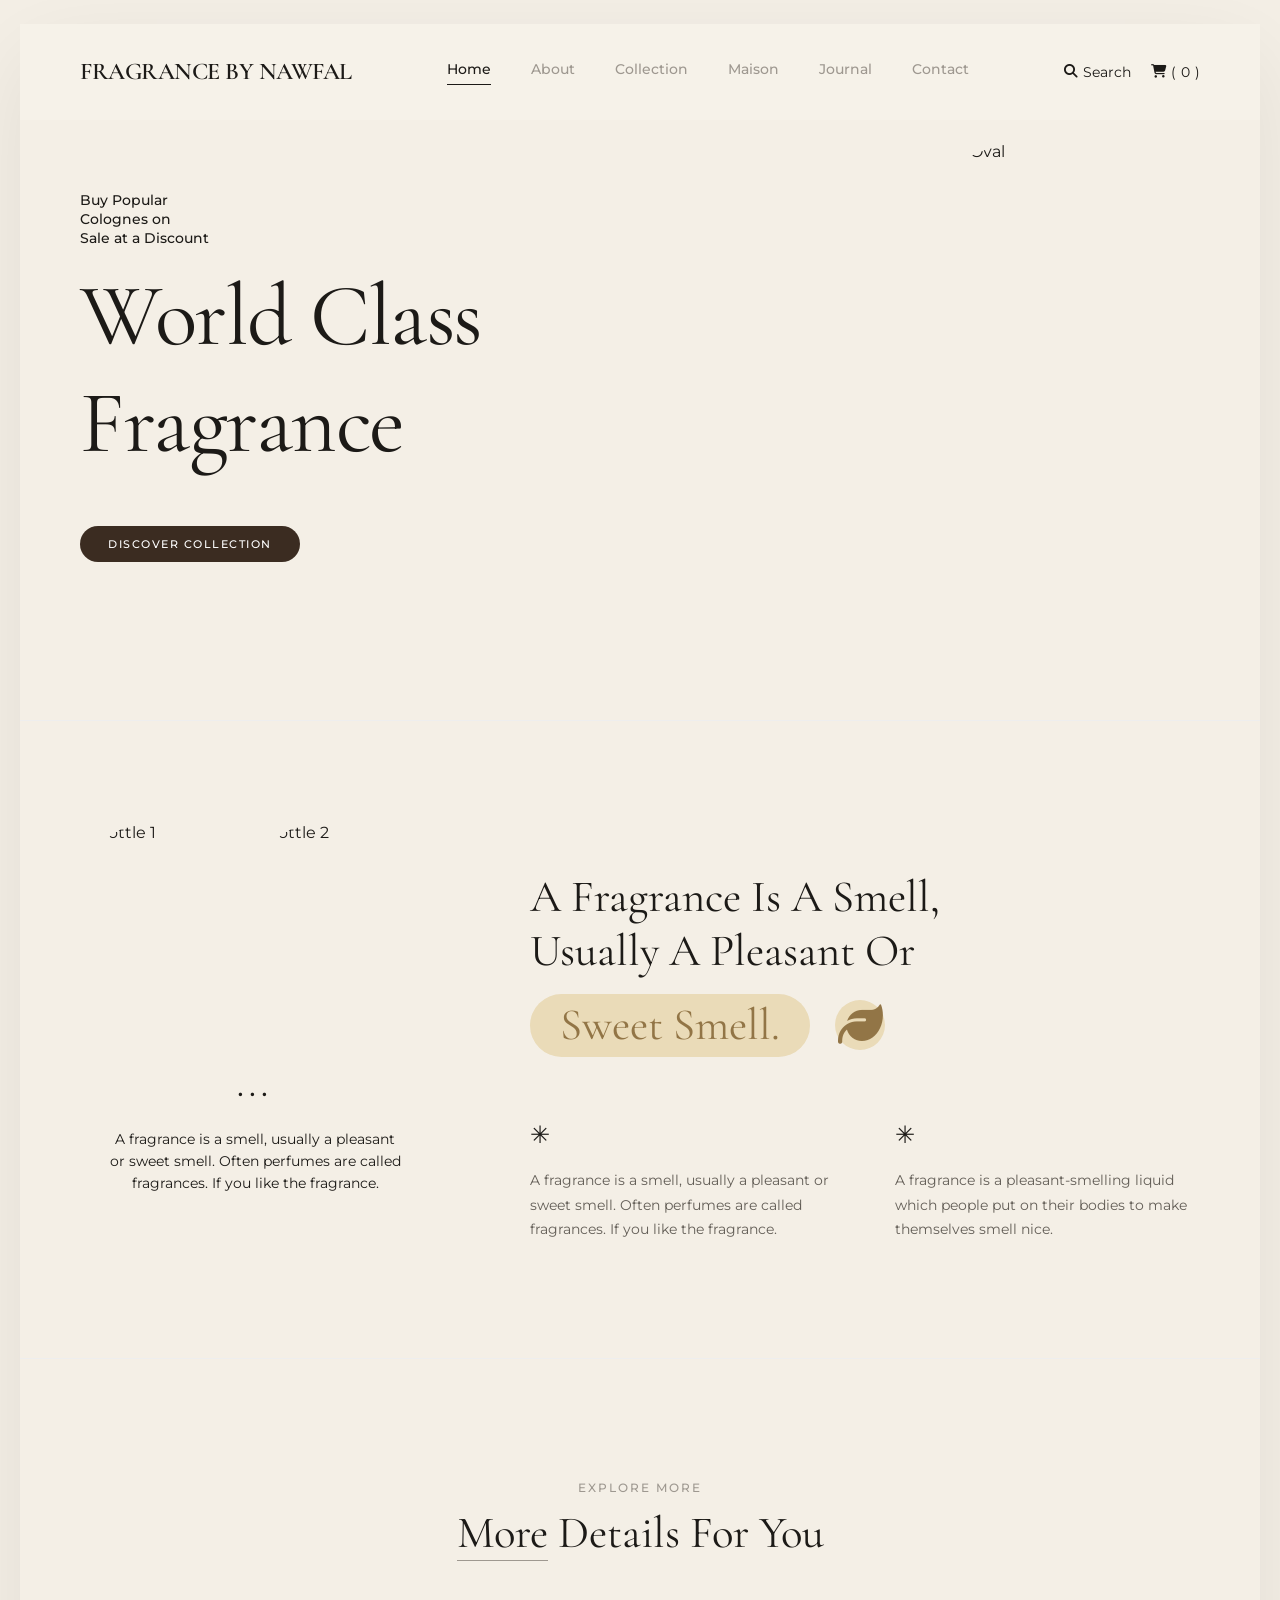
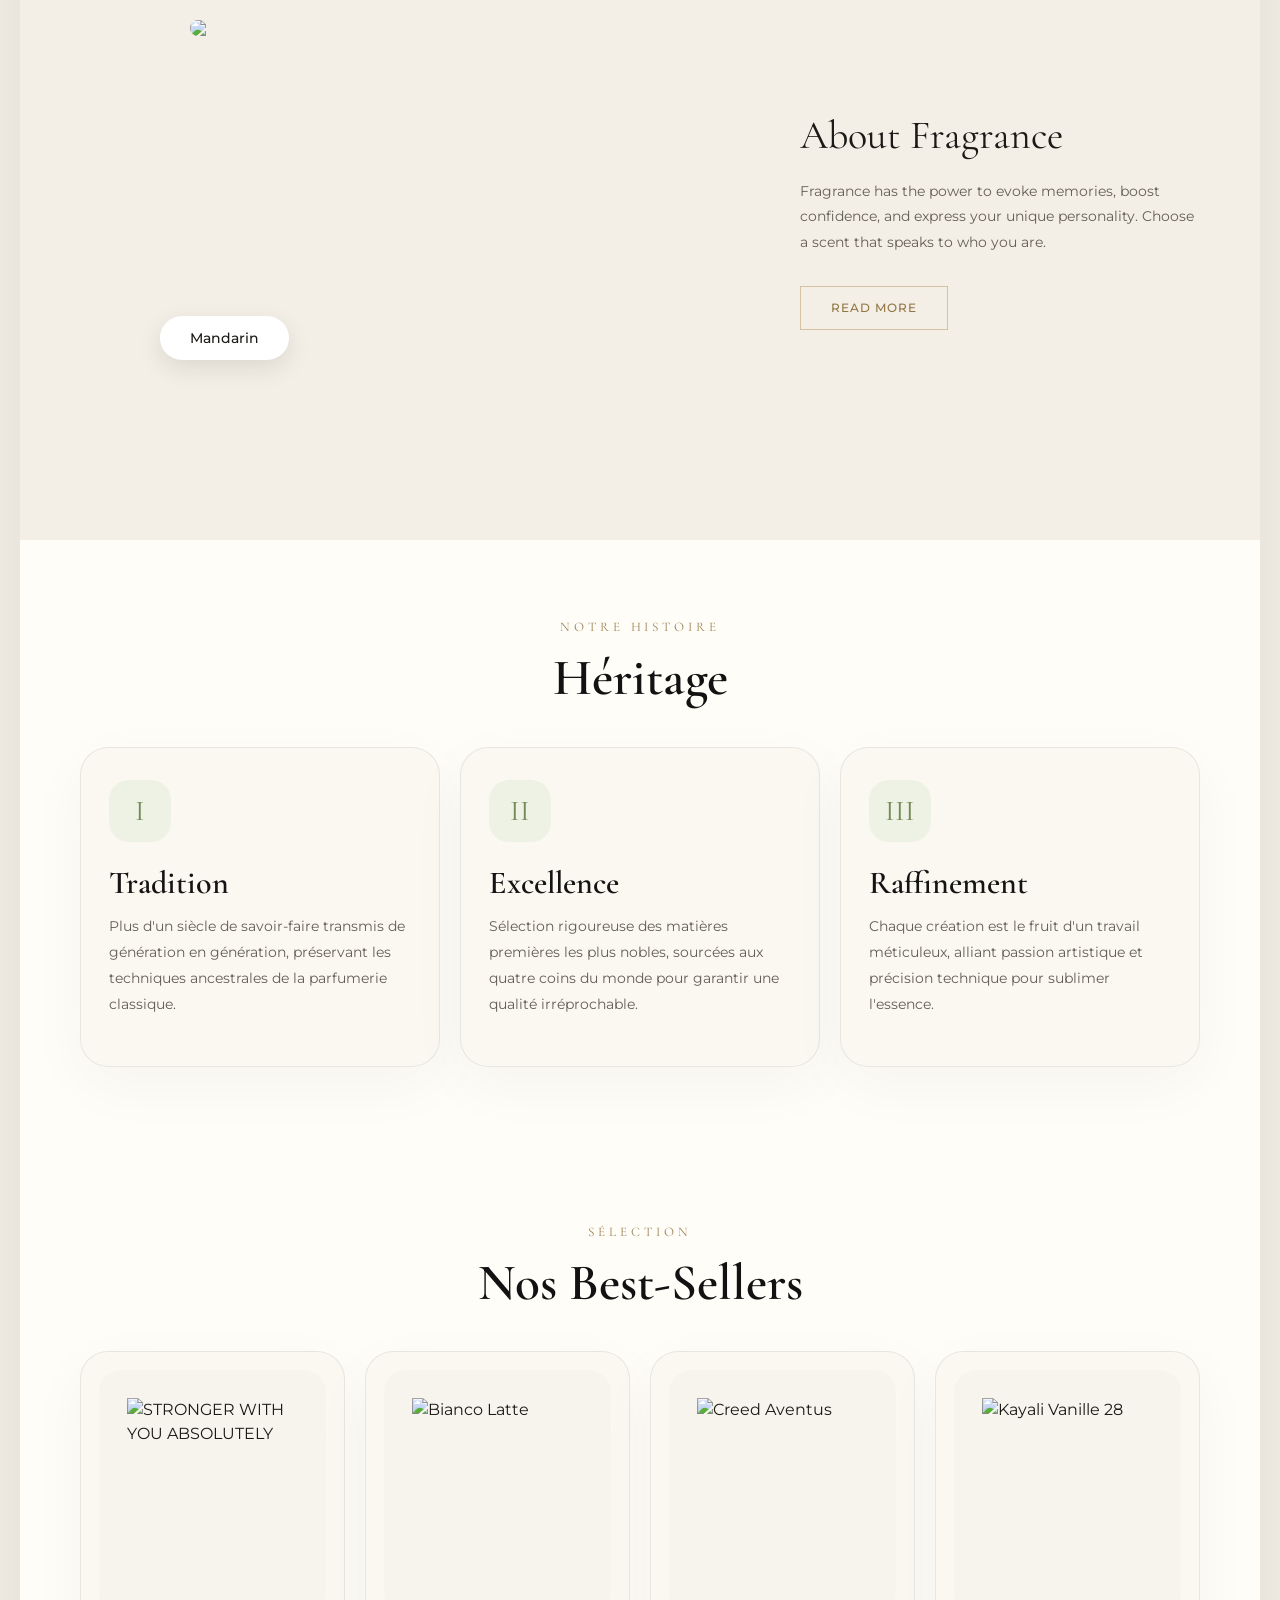
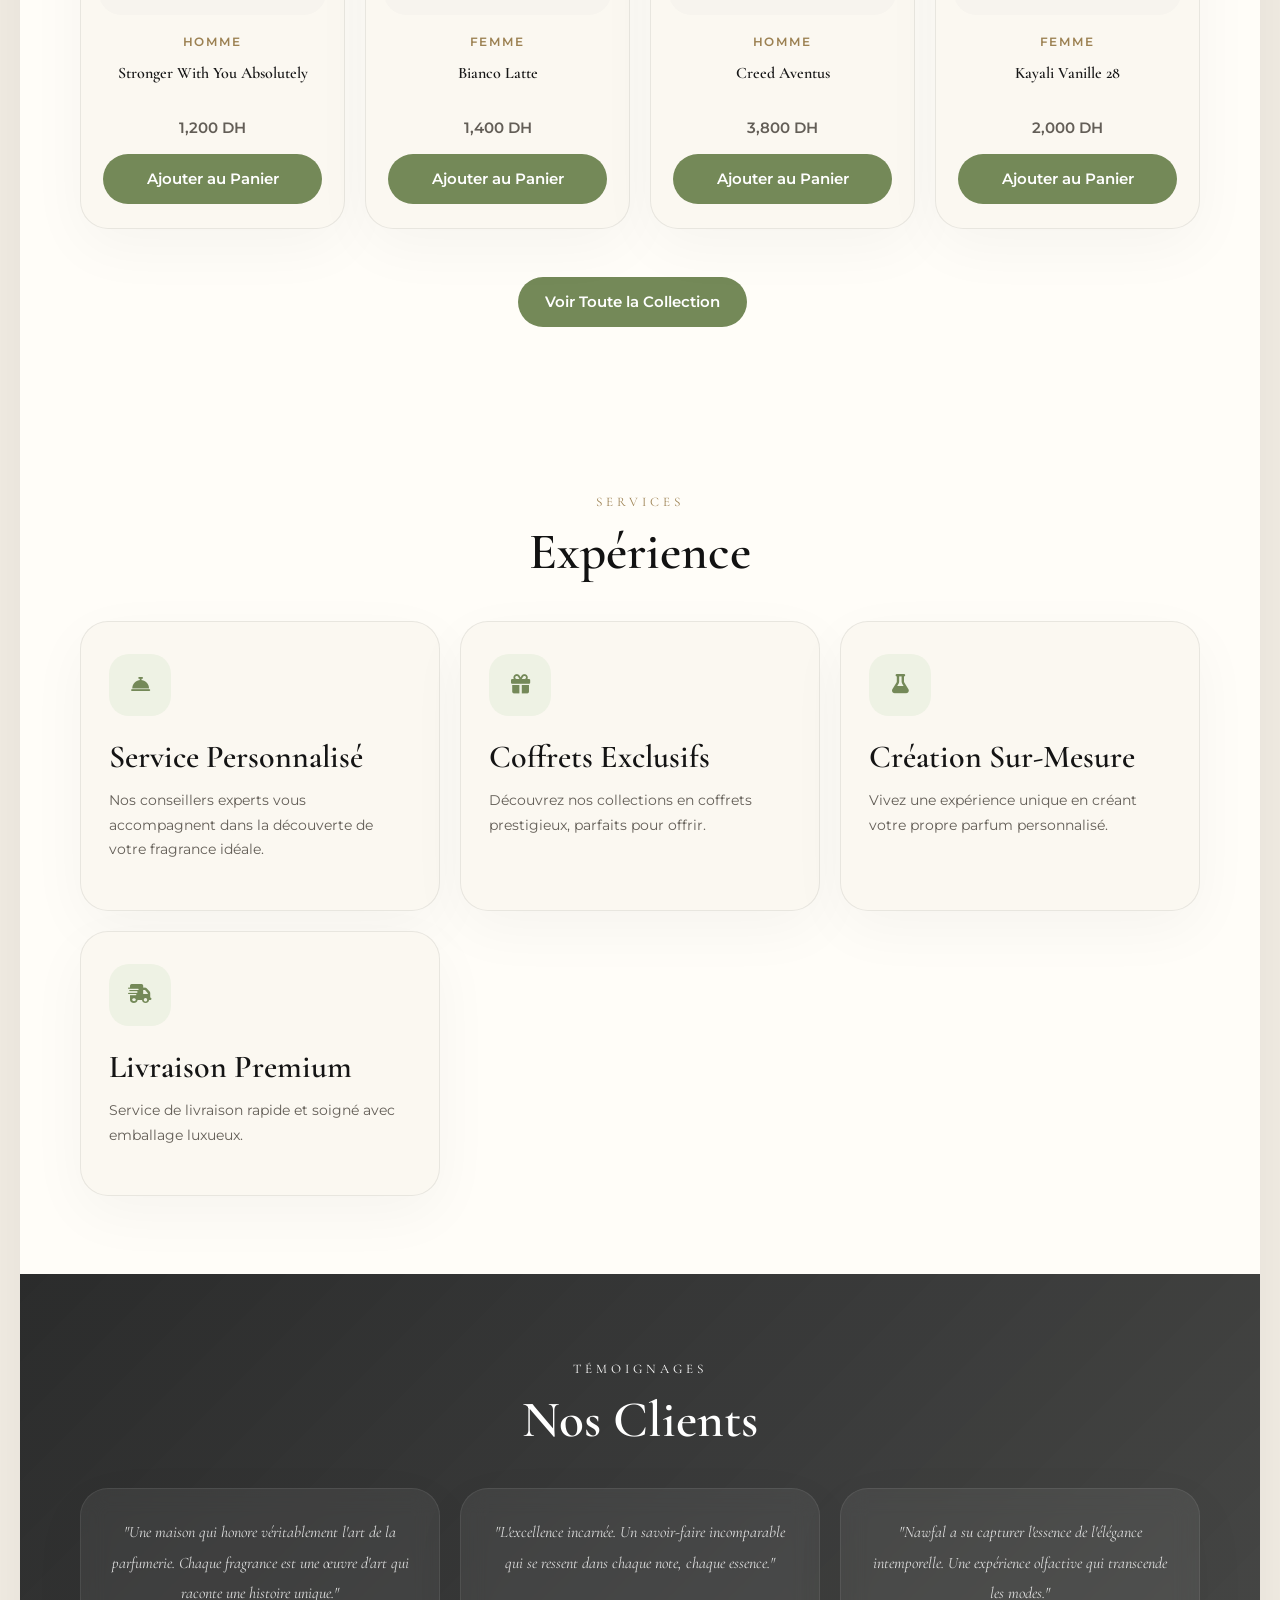
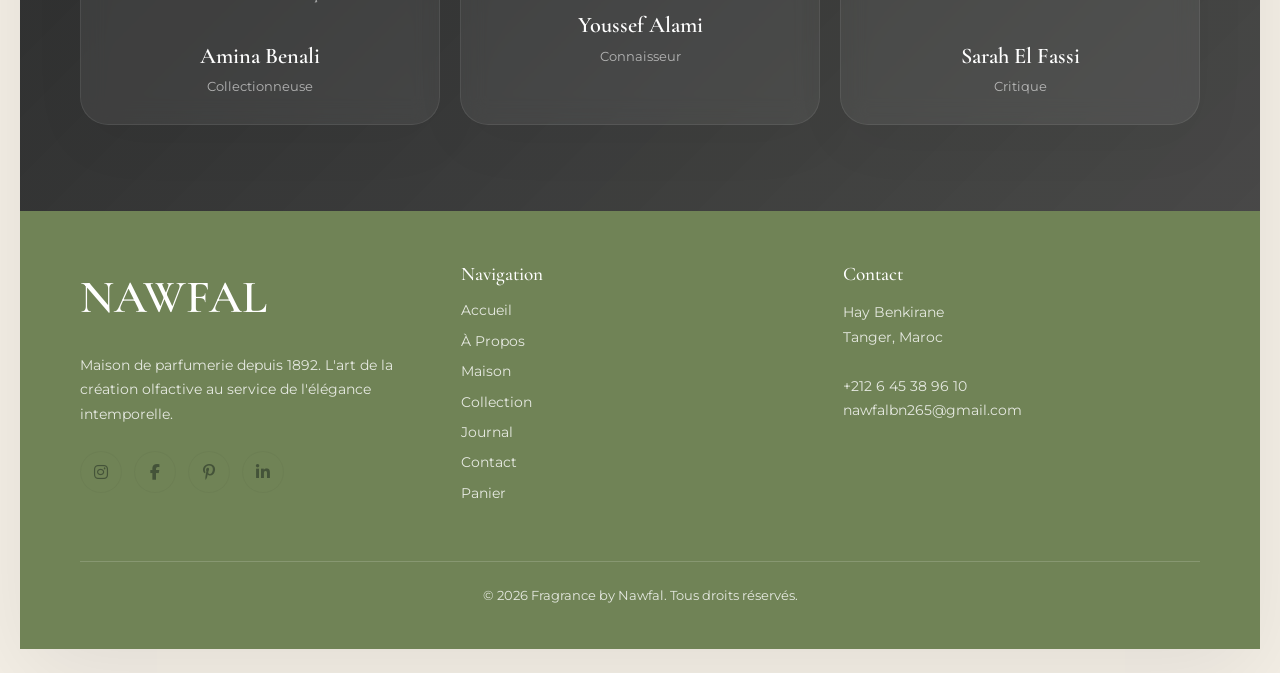
==== commit aea58955: "Mobile responsive fixes: pill positioning, hero overlap, layout scaling, compact UI" ====
--- a/frontend/views/index.html
+++ b/frontend/views/index.html
@@ -303,10 +303,8 @@
                         <div class="title-line">World Class</div>
                         <div class="title-line title-line-bottom">
                             Fragrance 
-                            <div class="title-pill-image">
-                                <img src="https://twinfragrance.shop/cdn/shop/files/IMG-0967.png?v=1759792952&width=493" alt="Perfume">
-                            </div>
-                        </div>
+                        </div>
+                        <a class="btn-discover-editorial" onclick="showPage('collection')">DISCOVER COLLECTION</a>
                     </div>
                 </div>
                 <div class="hero-right-editorial">
@@ -334,12 +332,10 @@
                 </div>
                 <div class="desc-right-editorial">
                     <h2 class="desc-heading-editorial">
-                        A Fragrance Is A Smell, Usually A<br>
-                        Pleasant Or 
-                        <span class="desc-pill-image">
-                            <img src="https://twinfragrance.shop/cdn/shop/files/IMG-0967.png?v=1759792952&width=493" alt="Tiny Perfume">
-                        </span>
-                        Sweet Smell.
+                        A Fragrance Is A Smell,<br>Usually A
+                        Pleasant Or<br>
+                        <span class="desc-pill-text">Sweet Smell.</span>
+                        <span class="desc-circle-icon"><i class="fas fa-leaf"></i></span>
                     </h2>
                     <div class="desc-columns-editorial">
                         <div class="desc-col">
@@ -358,21 +354,17 @@
         <!-- Details Section -->
         <section class="details-editorial">
             <div class="container details-container-editorial">
-                <h2 class="details-main-heading">More Details For You</h2>
+                <div class="details-eyebrow">EXPLORE MORE</div>
+                <h2 class="details-main-heading"><span>More</span> Details For You</h2>
                 <div class="details-content-wrapper">
                     <div class="details-diagram">
-                        <div class="diagram-line line-horizontal"></div>
-                        <div class="diagram-line line-vertical"></div>
-                        <div class="node node-mandarin">Mandarin</div>
-                        <div class="node node-freesia">Freesia</div>
-                        <div class="node node-center">Top Note<br>Flavours</div>
-                        <div class="node node-citrus">Citruses</div>
+                        <img src="https://www.bing.com/th/id/OIG1.mBMG3jkbAnP9rEMp1dSP?w=540&h=540&c=6&r=0&o=5&cb=thfvnext&pid=ImgGn" class="details-mandarin-img">
+                        <div class="details-mandarin-pill">Mandarin</div>
                     </div>
                     <div class="details-product">
                         <h3 class="details-sub-heading">About Fragrance</h3>
-                        <div class="details-product-image">
-                            <img src="https://www.bing.com/th/id/OIG1.mBMG3jkbAnP9rEMp1dSP?w=540&h=540&c=6&r=0&o=5&cb=thfvnext&pid=ImgGn" alt="Main Bottle">
-                        </div>
+                        <p class="details-text">Fragrance has the power to evoke memories, boost confidence, and express your unique personality. Choose a scent that speaks to who you are.</p>
+                        <a href="#" class="btn-read-more-editorial">READ MORE</a>
                     </div>
                 </div>
             </div>
@@ -586,7 +578,7 @@
             <div class="container">
                 <div class="about-story-grid">
                     <div data-aos="fade-right">
-                        <img src="https://www.bing.com/images/create/ai-image-generator/fondc3a9e-en-1892-au-cc593ur-du-maroc2c-la-maison-nawfal-/1-69f5320d40e641c084f1820312fa2ddc?id=juOVIG3AK2g-Ja1Eye0Qjw&view=detailv2&idpp=genimg&thId=OIG4.hBjbLBabvo7AhU1ZiftW&mdl=1&edt=0&ar=5&skey=LEia36LL4ymOwPydXyh_yvpGXSfg5VFRRfpaqkU7VXc&FORM=GCRIDP" alt="Notre Histoire" class="about-story-image">
+                        <img src="https://thfvnext.bing.com/th/id/OIG3.uxY1QjX6u7apvm.nnY1w?r=0&o=5&cb=thfvnext&pid=ImgGn" alt="Notre Histoire" class="about-story-image">
                     </div>
                     <div class="about-story-content" data-aos="fade-left">
                         <h2>Une Passion Séculaire</h2>
@@ -699,7 +691,7 @@
             <div class="container">
                 <div class="about-story-grid">
                     <div data-aos="fade-right">
-                        <img src="https://images.unsplash.com/photo-1519666336592-e225a99dcd2f?w=800" alt="Maison Nawfal" class="about-story-image">
+                        <img src="https://www.bing.com/images/create/ai-image-generator/fondc3a9e-en-1892-au-cc593ur-du-maroc2c-la-maison-nawfal-/1-69f5320d40e641c084f1820312fa2ddc?id=juOVIG3AK2g-Ja1Eye0Qjw&view=detailv2&idpp=genimg&thId=OIG4.hBjbLBabvo7AhU1ZiftW&mdl=1&edt=0&ar=5&skey=LEia36LL4ymOwPydXyh_yvpGXSfg5VFRRfpaqkU7VXc&FORM=GCRIDP" alt="Maison Nawfal" class="about-story-image">
                     </div>
                     <div class="about-story-content" data-aos="fade-left">
                         <h2>Un Héritage Marocain</h2>
--- a/frontend/views/style.css
+++ b/frontend/views/style.css
@@ -14,6 +14,7 @@
     margin: 0;
     padding: 0;
     -webkit-box-sizing: border-box;
+    
     -moz-box-sizing: border-box;
     box-sizing: border-box;
 }
@@ -8649,11 +8650,12 @@
 
 /* ==================== EDITORIAL FIRSTUR THEME ==================== */
 :root {
-    --edit-bg: #ffffff;
-    --edit-text: #000000;
-    --edit-text-muted: #555555;
+    --edit-bg: #F4EFE6;
+    --edit-text: #1C1A17;
+    --edit-text-muted: #9E9890;
     --edit-font-serif: 'Playfair Display', 'Cormorant Garamond', serif;
     --edit-font-sans: 'Inter', 'Montserrat', sans-serif;
+    --edit-accent: #3b2c21;
 }
 
 body {
@@ -8698,10 +8700,22 @@
     color: var(--edit-text-muted);
     cursor: pointer;
     text-transform: capitalize;
+    position: relative;
+    padding-bottom: 5px;
 }
 
 .nav-link-editorial:hover, .nav-link-editorial.active {
     color: var(--edit-text);
+}
+
+.nav-link-editorial.active::after {
+    content: '';
+    position: absolute;
+    bottom: 0;
+    left: 0;
+    width: 100%;
+    height: 1px;
+    background-color: var(--edit-text);
 }
 
 .nav-actions-editorial {
@@ -8759,10 +8773,10 @@
 
 .hero-title-editorial {
     font-family: var(--edit-font-serif);
-    font-size: 7rem;
-    line-height: 1;
+    font-size: 5.5rem;
+    line-height: 1.1;
     font-weight: 400;
-    letter-spacing: -2px;
+    letter-spacing: -1.5px;
 }
 
 .title-line-bottom {
@@ -8772,18 +8786,24 @@
     margin-top: 10px;
 }
 
-.title-pill-image {
-    width: 180px;
-    height: 80px;
+.btn-discover-editorial {
+    display: inline-block;
+    margin-top: 40px;
+    padding: 12px 28px;
+    background-color: var(--edit-accent);
+    color: #ffffff;
+    font-family: var(--edit-font-sans);
+    font-size: 0.7rem;
+    font-weight: 500;
+    letter-spacing: 1.5px;
+    text-transform: uppercase;
+    text-decoration: none;
     border-radius: 50px;
-    overflow: hidden;
-    background-color: #3e2819; /* dark brown */
-}
-
-.title-pill-image img {
-    width: 100%;
-    height: 100%;
-    object-fit: cover;
+    transition: background-color 0.3s;
+}
+.btn-discover-editorial:hover {
+    background-color: #2a1f17;
+    color: #ffffff;
 }
 
 .hero-right-editorial {
@@ -8793,14 +8813,13 @@
 }
 
 .hero-oval-image {
-    width: 400px;
-    height: 600px;
-    border-radius: 200px; /* Force full pill shape */
+    width: 320px;
+    height: 480px;
+    border-radius: 200px;
     overflow: hidden;
     position: relative;
-    /* Fix for Safari border-radius overflow bugs */
-    transform: translateZ(0);
     -webkit-mask-image: -webkit-radial-gradient(white, black);
+    z-index: 1;
 }
 
 .hero-oval-image img {
@@ -8879,7 +8898,7 @@
 
 .desc-heading-editorial {
     font-family: var(--edit-font-serif);
-    font-size: 3.5rem;
+    font-size: 2.8rem;
     line-height: 1.2;
     font-weight: 400;
     margin-bottom: 60px;
@@ -8889,20 +8908,27 @@
     gap: 15px;
 }
 
-.desc-pill-image {
+.desc-pill-text {
     display: inline-block;
-    width: 120px;
+    padding: 5px 30px;
+    border-radius: 40px;
+    background-color: #EADBB8;
+    color: #927546;
+    font-family: var(--edit-font-serif);
+    vertical-align: middle;
+}
+
+.desc-circle-icon {
+    display: inline-flex;
+    align-items: center;
+    justify-content: center;
+    width: 50px;
     height: 50px;
-    border-radius: 40px;
-    overflow: hidden;
-    background-color: #3e2819;
+    border-radius: 50%;
+    background-color: #EADBB8;
+    color: #927546;
+    margin-left: 10px;
     vertical-align: middle;
-}
-
-.desc-pill-image img {
-    width: 100%;
-    height: 100%;
-    object-fit: cover;
 }
 
 .desc-columns-editorial {
@@ -8935,9 +8961,24 @@
 .details-main-heading {
     text-align: center;
     font-family: var(--edit-font-serif);
-    font-size: 4rem;
+    font-size: 2.8rem;
     font-weight: 400;
-    margin-bottom: 100px;
+    margin-bottom: 60px;
+}
+
+.details-eyebrow {
+    text-align: center;
+    font-family: var(--edit-font-sans);
+    font-size: 0.75rem;
+    font-weight: 500;
+    letter-spacing: 2px;
+    color: var(--edit-text-muted);
+    text-transform: uppercase;
+    margin-bottom: 10px;
+}
+
+.details-main-heading span {
+    border-bottom: 1px solid var(--edit-text-muted);
 }
 
 .details-content-wrapper {
@@ -8950,86 +8991,68 @@
 
 .details-diagram {
     position: relative;
-    width: 500px;
-    height: 500px;
-}
-
-.diagram-line {
+    width: 100%;
+    max-width: 500px;
+    height: 400px;
+    margin: 0 auto;
+}
+
+.details-mandarin-img {
+    width: 100%;
+    height: 100%;
+    object-fit: cover;
+    border-radius: 30px;
+}
+
+.details-mandarin-pill {
     position: absolute;
-    background-color: #eee;
-    z-index: 1;
-}
-
-.line-horizontal {
-    top: 50%;
-    left: 10%;
-    right: 10%;
-    height: 1px;
-}
-
-.line-vertical {
-    left: 50%;
-    top: 10%;
-    bottom: 10%;
-    width: 1px;
-}
-
-.node {
-    position: absolute;
+    bottom: 60px;
+    left: -30px;
     background-color: #fff;
+    padding: 12px 30px;
     border-radius: 50px;
-    padding: 10px 25px;
     font-family: var(--edit-font-sans);
-    font-size: 0.8rem;
+    font-size: 0.85rem;
     font-weight: 500;
+    box-shadow: 0 8px 25px rgba(0,0,0,0.1);
     z-index: 2;
-    transform: translate(-50%, -50%);
-    box-shadow: 0 4px 15px rgba(0,0,0,0.05);
-}
-
-.node-center {
-    top: 50%;
-    left: 50%;
-    width: 140px;
-    height: 140px;
-    border-radius: 50%;
-    display: flex;
-    justify-content: center;
-    align-items: center;
-    text-align: center;
-    background-color: #000;
-    color: #fff;
-    font-size: 1rem;
-}
-
-.node-mandarin { top: 10%; left: 50%; }
-.node-freesia { top: 50%; left: 10%; }
-.node-citrus { top: 50%; left: 90%; }
+}
 
 .details-product {
-    text-align: center;
+    text-align: left;
+    max-width: 400px;
 }
 
 .details-sub-heading {
     font-family: var(--edit-font-serif);
     font-size: 2.5rem;
     font-weight: 400;
-    margin-bottom: 40px;
-}
-
-.details-product-image {
-    width: 400px;
-    height: 400px;
-    border-radius: 50%;
-    overflow: hidden;
-    margin: 0 auto;
-    background-color: transparent;
-}
-
-.details-product-image img {
-    width: 100%;
-    height: 100%;
-    object-fit: cover;
+    margin-bottom: 20px;
+}
+
+.details-text {
+    font-family: var(--edit-font-sans);
+    font-size: 0.9rem;
+    line-height: 1.8;
+    color: var(--edit-text-muted);
+    margin-bottom: 30px;
+}
+
+.btn-read-more-editorial {
+    display: inline-block;
+    padding: 12px 30px;
+    border: 1px solid #D5C2A5;
+    color: #927546;
+    font-family: var(--edit-font-sans);
+    font-size: 0.75rem;
+    font-weight: 500;
+    letter-spacing: 1px;
+    text-transform: uppercase;
+    text-decoration: none;
+    transition: 0.3s;
+}
+.btn-read-more-editorial:hover {
+    background-color: #EADBB8;
 }
 
 /* Responsive Editorial */
@@ -9055,18 +9078,19 @@
     /* 1. Reset and Body Adjustments */
     body {
         font-size: 14px;
-        background: #f8f9fa !important; /* Clean light background for app feel */
+        background: var(--edit-bg, #f8f9fa) !important; /* Preserves luxury cream background */
     }
 
     /* 2. Top Navigation Overhaul */
     .navbar-elegant, .navbar-editorial {
         padding: 10px 15px !important;
-        background: rgba(255, 255, 255, 0.95) !important;
+        background: var(--edit-bg, rgba(255, 255, 255, 0.95)) !important;
         backdrop-filter: blur(10px) !important;
         box-shadow: 0 2px 10px rgba(0,0,0,0.05) !important;
         position: fixed !important;
         top: 0 !important;
         width: 100% !important;
+        z-index: 1000 !important;
     }
     
     .nav-brand-editorial a, .nav-brand-elegant {
@@ -9088,28 +9112,30 @@
     .hero-section, .hero-editorial {
         min-height: auto !important;
         padding: 100px 20px 40px !important;
-        background: white !important;
+        background: transparent !important;
         border-radius: 0 0 30px 30px !important;
-        box-shadow: 0 10px 30px rgba(0,0,0,0.03) !important;
         margin-bottom: 20px;
     }
 
     .hero-title-editorial, .hero-title {
-        font-size: 2.5rem !important;
+        font-size: 2.2rem !important;
         color: var(--deep-black) !important;
-        text-align: left;
+        text-align: center !important;
     }
     
     .hero-small-text, .hero-eyebrow {
         color: var(--warm-gray) !important;
-        text-align: left;
+        text-align: center !important;
+        font-size: 0.85rem !important;
     }
     
     .hero-oval-image {
         width: 100% !important;
+        max-width: 300px !important;
         height: auto !important;
-        border-radius: 20px !important;
-        margin-top: 30px;
+        border-radius: 200px !important;
+        margin: 30px auto 0 !important;
+        z-index: 1 !important;
     }
 
     /* 4. Compact & Rounded Cards in a Grid Layout */
@@ -9342,11 +9368,33 @@
         padding: 40px 20px !important;
     }
     
+    .desc-heading-editorial {
+        font-size: 2rem !important;
+        margin-bottom: 30px !important;
+    }
+    
     .desc-columns-editorial {
         flex-direction: column !important;
         gap: 20px !important;
     }
     
+    .details-main-heading {
+        font-size: 2.2rem !important;
+        margin-bottom: 40px !important;
+    }
+
+    .details-diagram {
+        height: 300px !important;
+        margin-bottom: 30px !important;
+    }
+
+    .details-mandarin-pill {
+        left: 10px !important;
+        bottom: -15px !important;
+        font-size: 0.75rem !important;
+        padding: 10px 20px !important;
+    }
+
     .details-content-wrapper {
         padding: 20px !important;
     }
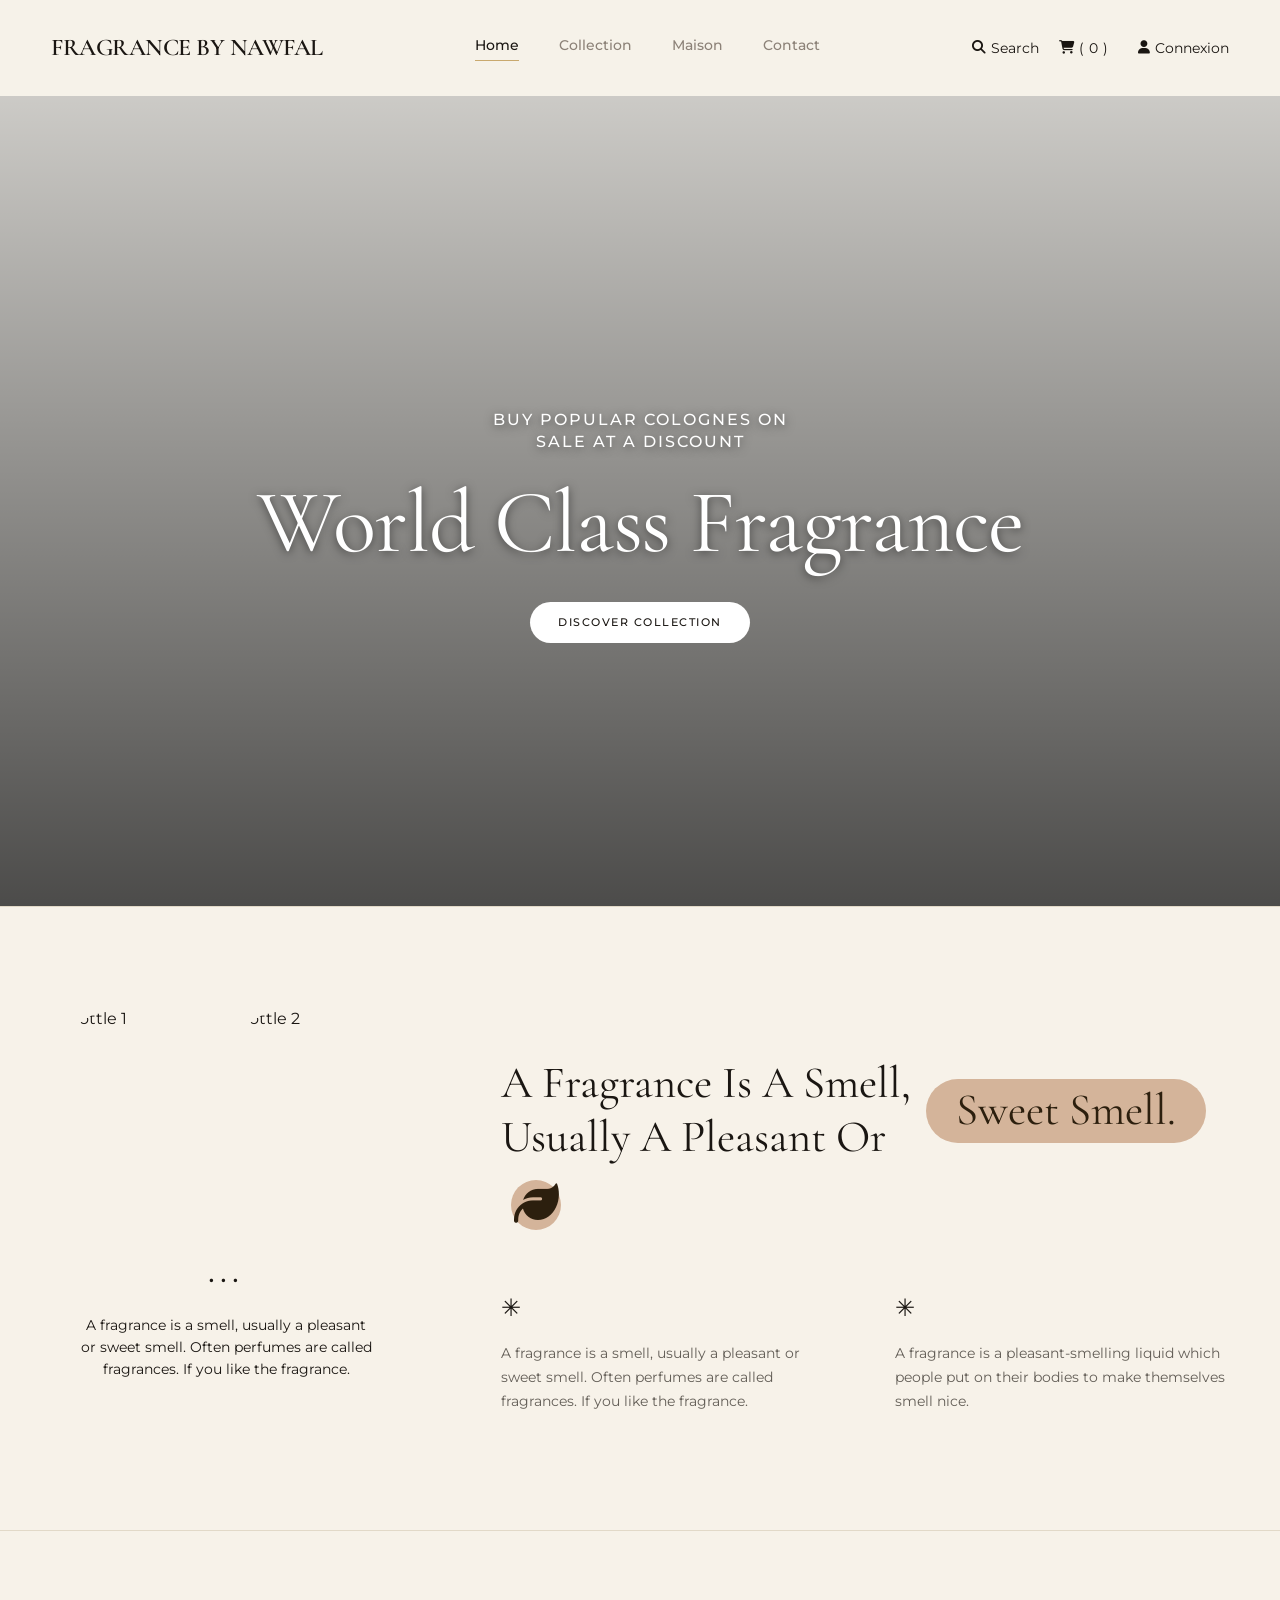
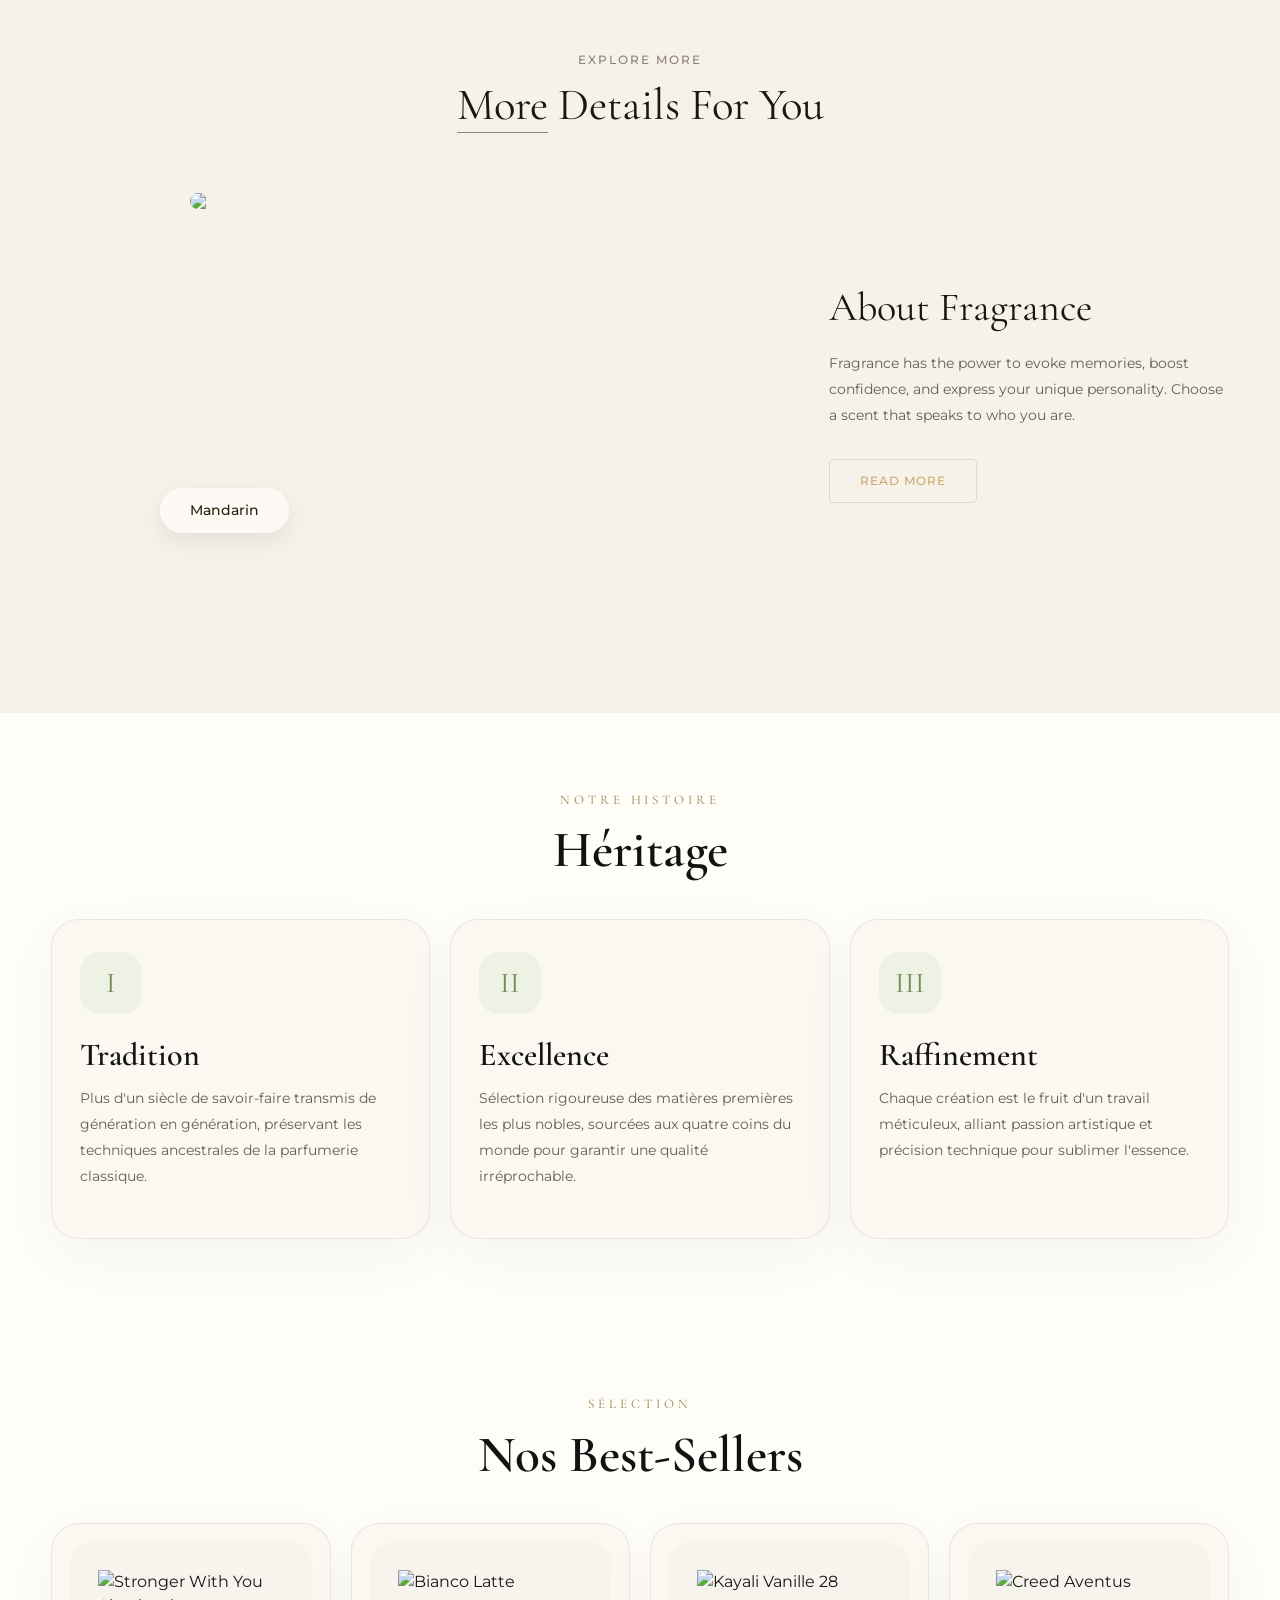
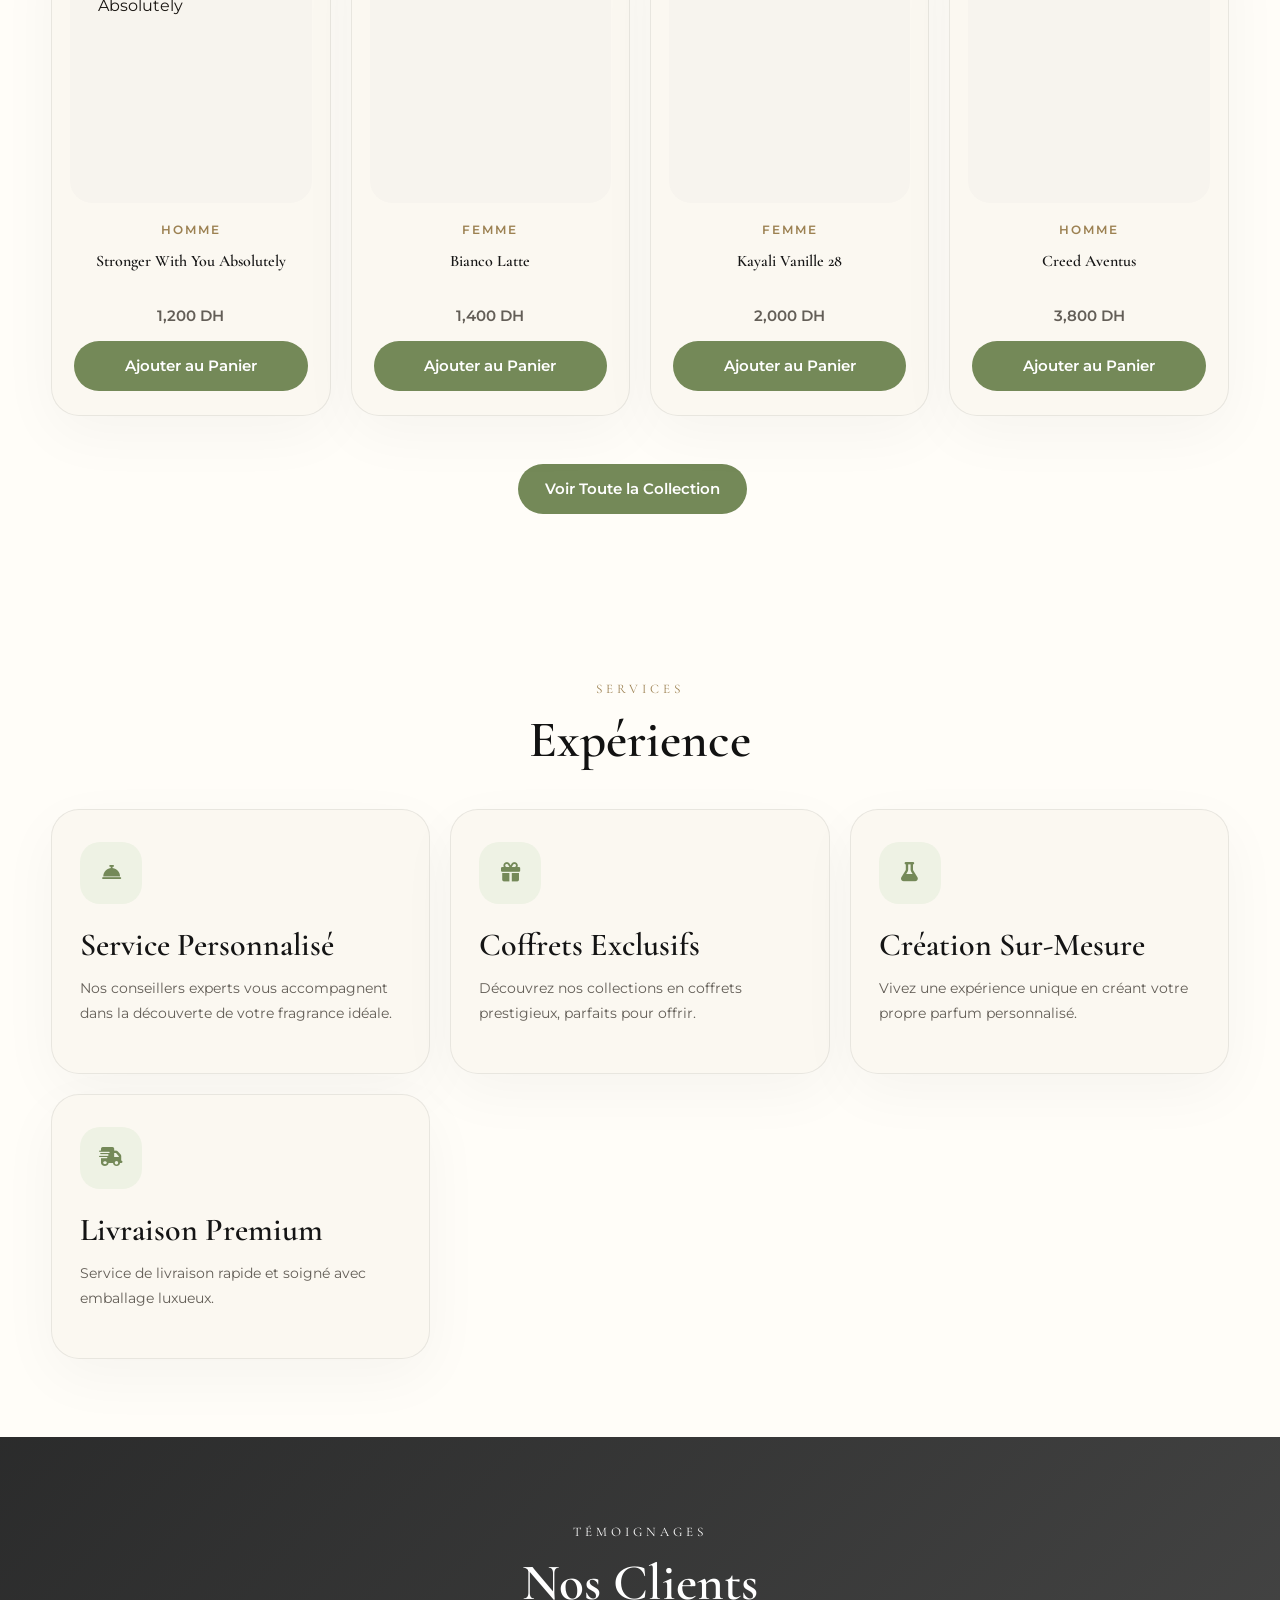
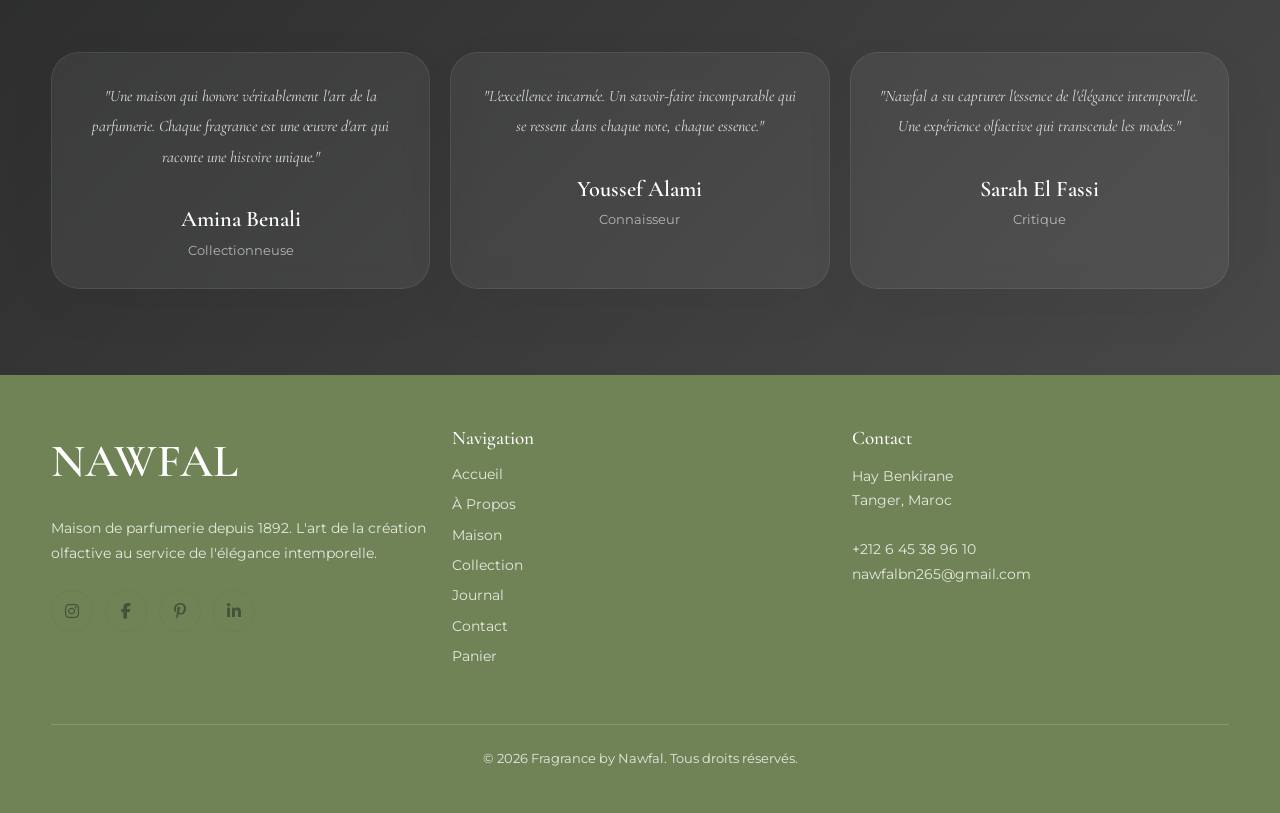
==== commit b0175cdb: "Add files via upload" ====
--- a/frontend/views/index.html
+++ b/frontend/views/index.html
@@ -1,2368 +1,2618 @@
-<!DOCTYPE html>
-<html lang="fr">
-<head>
-    <meta charset="UTF-8">
-    <meta name="viewport" content="width=device-width, initial-scale=1.0">
-    <title>Fragrance by Nawfal | L'Élégance Intemporelle</title>
-    
-    <!-- Favicon -->
-    <link rel="icon" type="image/svg+xml" href="data:image/svg+xml,<svg xmlns='http://www.w3.org/2000/svg' viewBox='0 0 100 100'><rect fill='%23b8860b' width='100' height='100' rx='10'/><text x='50%25' y='55%25' font-size='60' fill='white' text-anchor='middle' dominant-baseline='middle' font-family='serif'>N</text></svg>">
-    <link rel="apple-touch-icon" href="data:image/svg+xml,<svg xmlns='http://www.w3.org/2000/svg' viewBox='0 0 100 100'><rect fill='%23b8860b' width='100' height='100' rx='10'/><text x='50%25' y='55%25' font-size='60' fill='white' text-anchor='middle' dominant-baseline='middle' font-family='serif'>N</text></svg>">
-    
-    <!-- Meta Tags -->
-    <meta name="description" content="Fragrance by Nawfal - Maison de parfumerie depuis 1892. Découvrez notre collection de parfums de luxe.">
-    <meta name="theme-color" content="#b8860b">
-    <meta property="og:title" content="Fragrance by Nawfal">
-    <meta property="og:description" content="L'Élégance Intemporelle - Parfums de luxe depuis 1892">
-    <meta property="og:type" content="website">
-    
-    <!-- Safari Compatibility -->
-    <meta name="apple-mobile-web-app-capable" content="yes">
-    <meta name="apple-mobile-web-app-status-bar-style" content="black-translucent">
-    <meta name="format-detection" content="telephone=no">
-    
-    <!-- Critical CSS for ALL Browsers including Safari -->
-    <style>
-        /* ============ SAFARI + ALL BROWSERS FIX ============ */
-        
-        /* Reset */
-        *, *::before, *::after {
-            -webkit-box-sizing: border-box;
-            -moz-box-sizing: border-box;
-            box-sizing: border-box;
-        }
-        
-        /* Body */
-        body {
-            -webkit-font-smoothing: antialiased;
-            -moz-osx-font-smoothing: grayscale;
-            -webkit-text-size-adjust: 100%;
-            -ms-text-size-adjust: 100%;
-        }
-        
-        /* All Images */
-        img {
-            max-width: 100% !important;
-            height: auto !important;
-            display: block;
-            -webkit-user-drag: none;
-            -khtml-user-drag: none;
-            -moz-user-drag: none;
-            -o-user-drag: none;
-        }
-        
-        /* Specific Images */
-        .cart-item-image, .order-item-image { 
-            width: 80px !important; 
-            height: 80px !important; 
-            max-width: 80px !important; 
-            max-height: 80px !important; 
-            -webkit-object-fit: cover !important;
-            object-fit: cover !important; 
-            -webkit-flex-shrink: 0;
-            flex-shrink: 0;
-        }
-        
-        .team-image, .signature-avatar, .perfumer-avatar { 
-            width: 70px !important; 
-            height: 70px !important; 
-            max-width: 150px !important; 
-            max-height: 150px !important; 
-            -webkit-border-radius: 50% !important;
-            border-radius: 50% !important; 
-            -webkit-object-fit: cover !important;
-            object-fit: cover !important; 
-        }
-        
-        .product-image-elegant { 
-            max-height: 300px !important; 
-            -webkit-object-fit: cover !important;
-            object-fit: cover !important; 
-        }
-        
-        .card-icon { 
-            width: 40px !important; 
-            height: 25px !important; 
-            max-width: 40px !important; 
-            max-height: 25px !important; 
-        }
-        
-        /* Flexbox Safari Fix */
-        .d-flex, [class*="d-flex"] {
-            display: -webkit-box;
-            display: -webkit-flex;
-            display: -ms-flexbox;
-            display: flex;
-        }
-        
-        .align-items-center {
-            -webkit-box-align: center;
-            -webkit-align-items: center;
-            -ms-flex-align: center;
-            align-items: center;
-        }
-        
-        .justify-content-between {
-            -webkit-box-pack: justify;
-            -webkit-justify-content: space-between;
-            -ms-flex-pack: justify;
-            justify-content: space-between;
-        }
-        
-        /* Grid Safari Fix */
-        .heritage-grid, .products-grid-elegant, .experience-grid, .values-grid, .team-grid {
-            display: -webkit-box;
-            display: -webkit-flex;
-            display: -ms-flexbox;
-            display: flex;
-            -webkit-flex-wrap: wrap;
-            -ms-flex-wrap: wrap;
-            flex-wrap: wrap;
-        }
-        
-        /* Animations Safari Fix */
-        @-webkit-keyframes loadProgress {
-            to { width: 100%; }
-        }
-        @keyframes loadProgress {
-            to { width: 100%; }
-        }
-        
-        @-webkit-keyframes noirFloat {
-            0%, 100% { -webkit-transform: translateY(0); transform: translateY(0); }
-            50% { -webkit-transform: translateY(-16px); transform: translateY(-16px); }
-        }
-        @keyframes noirFloat {
-            0%, 100% { transform: translateY(0); }
-            50% { transform: translateY(-16px); }
-        }
-        
-        /* Transform Safari Fix */
-        .product-card-elegant:hover {
-            -webkit-transform: translateY(-10px);
-            -ms-transform: translateY(-10px);
-            transform: translateY(-10px);
-        }
-        
-        /* Transition Safari Fix */
-        .btn-primary-elegant, .btn-secondary-elegant, .product-btn-elegant, .nav-link-elegant {
-            -webkit-transition: all 0.3s ease;
-            -moz-transition: all 0.3s ease;
-            -o-transition: all 0.3s ease;
-            transition: all 0.3s ease;
-        }
-        
-        /* Backdrop Filter Safari Fix */
-        .navbar-elegant.scrolled {
-            -webkit-backdrop-filter: blur(10px);
-            backdrop-filter: blur(10px);
-        }
-        
-        /* Border Radius Safari Fix */
-        .heritage-card, .product-card-elegant, .experience-card, .value-card {
-            -webkit-border-radius: 2px;
-            border-radius: 2px;
-        }
-        
-        /* Box Shadow Safari Fix */
-        .hero-image, .lor-noir-image, .atelier-image {
-            -webkit-box-shadow: 0 30px 60px rgba(0,0,0,0.4);
-            box-shadow: 0 30px 60px rgba(0,0,0,0.4);
-        }
-        
-        /* Scroll Behavior Safari Fix */
-        html {
-            scroll-behavior: smooth;
-            -webkit-overflow-scrolling: touch;
-        }
-        
-        /* Input Safari Fix */
-        input, textarea, select, button {
-            -webkit-appearance: none;
-            -moz-appearance: none;
-            appearance: none;
-            border-radius: 0;
-        }
-        
-        input[type="text"], input[type="email"], input[type="tel"], input[type="password"], textarea {
-            -webkit-appearance: none;
-            font-size: 16px; /* Prevents zoom on iOS */
-        }
-    </style>
-    
-    <script src="https://cdn.jsdelivr.net/npm/@tailwindcss/browser@4"></script>
-    <link href="https://fonts.googleapis.com/css2?family=Cormorant+Garamond:ital,wght@0,300;0,400;0,500;0,600;0,700;1,400&family=Libre+Baskerville:ital,wght@0,400;0,700;1,400&family=Montserrat:wght@300;400;500;600;700&display=swap" rel="stylesheet">
-    <link href="https://cdn.jsdelivr.net/npm/bootstrap@5.3.0/dist/css/bootstrap.min.css" rel="stylesheet">
-    <link rel="stylesheet" href="https://cdnjs.cloudflare.com/ajax/libs/font-awesome/6.5.1/css/all.min.css">
-    <link href="https://unpkg.com/aos@2.3.1/dist/aos.css" rel="stylesheet">
-    <link rel="stylesheet" href="style.css">
-</head>
-<body class="coco-redesign">
-    <!-- Loading Screen -->
-    <div class="loading-screen" id="loadingScreen">
-        <div class="loading-logo">FRAGRANCE BY NAWFAL</div>
-        <div class="loading-bar">
-            <div class="loading-progress"></div>
-        </div>
-        <div class="loading-text">L'Essence se Dévoile</div>
-    </div>
-
-    <!-- Success Message -->
-    <div class="success-message" id="successMessage">
-        <i class="fas fa-check-circle"></i> Produit ajouté au panier
-    </div>
-
-    <div class="site-frame">
-    <!-- Navigation -->
-    <nav class="navbar-editorial" id="navbarElegant">
-        <div class="container navbar-editorial-container">
-            <div class="nav-brand-editorial">
-                <a href="#" onclick="showPage('home')">FRAGRANCE BY NAWFAL</a>
-            </div>
-            
-            <div class="nav-menu-editorial">
-                <span class="nav-link-editorial active" onclick="showPage('home')">home</span>
-                <span class="nav-link-editorial" onclick="showPage('about')">about</span>
-                <span class="nav-link-editorial" onclick="showPage('collection')">collection</span>
-                <span class="nav-link-editorial" onclick="showPage('maison')">maison</span>
-                <span class="nav-link-editorial" onclick="showPage('journal')">journal</span>
-                <span class="nav-link-editorial" onclick="showPage('contact')">contact</span>
-            </div>
-
-            <div class="nav-actions-editorial">
-                <button class="action-btn-editorial" onclick="openSearch()">
-                    <i class="fas fa-search"></i> Search
-                </button>
-                <button class="action-btn-editorial" onclick="showPage('cart')">
-                    <i class="fas fa-shopping-cart"></i> (<span id="cartCount">0</span>)
-                </button>
-                <button class="mobile-menu-btn-editorial" onclick="toggleMobileMenu()">
-                    <i class="fas fa-bars"></i>
-                </button>
-            </div>
-            
-            <div class="nav-menu-elegant" id="navMenu">
-                <button class="mobile-close-btn" onclick="toggleMobileMenu()">
-                    <i class="fas fa-times"></i>
-                </button>
-                <span class="nav-link-elegant active" data-page="home" onclick="showPage('home')">Perfumes</span>
-                <span class="nav-link-elegant" data-page="about" onclick="showPage('about')">Brands</span>
-                <span class="nav-link-elegant" data-page="collection" onclick="showPage('collection')">Shop</span>
-                <span class="nav-link-elegant" data-page="maison" onclick="showPage('maison')">Outfits</span>
-                <span class="nav-link-elegant" data-page="journal" onclick="showPage('journal')">Guides</span>
-            </div>
-        </div>
-    </nav>
-
-    <div class="search-overlay" id="searchOverlay" onclick="closeSearch(event)">
-        <div class="search-panel" onclick="event.stopPropagation()">
-            <div class="search-input-shell">
-                <i class="fas fa-search"></i>
-                <input
-                    type="text"
-                    id="searchInput"
-                    class="search-input-elegant"
-                    placeholder="Rechercher un parfum"
-                    oninput="handleSearchInput(this.value)"
-                >
-                <button class="search-close-elegant" onclick="closeSearch()" aria-label="Fermer la recherche">
-                    <i class="fas fa-times"></i>
-                </button>
-            </div>
-
-            <button class="search-collection-card" onclick="openSearchCollection()">
-                <div class="search-collection-icon">
-                    <span></span>
-                    <span></span>
-                    <span></span>
-                    <span></span>
-                </div>
-                <div class="search-collection-copy">
-                    <strong>Collection de parfums</strong>
-                    <p>Voir tous les produits disponibles</p>
-                </div>
-            </button>
-
-            <div class="search-results-list" id="searchResultsList"></div>
-            <button class="search-more-results" id="searchMoreResults" onclick="openSearchCollection()">
-                Voir plus de resultats
-            </button>
-        </div>
-    </div>
-
-    <!-- ==================== HOME PAGE ==================== -->
-    <div id="page-home" class="page active">
-        <!-- Editorial Hero Section -->
-        <section class="hero-editorial">
-            <div class="container hero-container-editorial">
-                <div class="hero-left-editorial">
-                    <div class="hero-small-text">
-                        Buy Popular<br>Colognes on<br>Sale at a Discount
-                    </div>
-                    <div class="hero-title-editorial">
-                        <div class="title-line">World Class</div>
-                        <div class="title-line title-line-bottom">
-                            Fragrance 
-                        </div>
-                        <a class="btn-discover-editorial" onclick="showPage('collection')">DISCOVER COLLECTION</a>
-                    </div>
-                </div>
-                <div class="hero-right-editorial">
-                    <div class="hero-oval-image">
-                        <img src="https://twinfragrance.shop/cdn/shop/files/IMG-0967.png?v=1759792952&width=493" alt="Perfume Oval">
-                    </div>
-                </div>
-            </div>
-        </section>
-
-        <!-- Description Section -->
-        <section class="description-editorial">
-            <div class="container desc-container-editorial">
-                <div class="desc-left-editorial">
-                    <div class="desc-oval-group">
-                        <div class="desc-oval-image"><img src="https://twinfragrance.shop/cdn/shop/files/5172631C-9D80-4817-AC04-3E694155C1E9.png?v=1759693568&width=493" alt="Bottle 1"></div>
-                        <div class="desc-oval-image"><img src="https://twinfragrance.shop/cdn/shop/files/EF9F354F-8963-4B3E-8D7D-09A6C148F2E6.png?v=1759693589&width=493" alt="Bottle 2"></div>
-                    </div>
-                    <div class="desc-dots">...</div>
-                    <div class="desc-small-text">
-                        A fragrance is a smell, usually a pleasant<br>
-                        or sweet smell. Often perfumes are called<br>
-                        fragrances. If you like the fragrance.
-                    </div>
-                </div>
-                <div class="desc-right-editorial">
-                    <h2 class="desc-heading-editorial">
-                        A Fragrance Is A Smell,<br>Usually A
-                        Pleasant Or<br>
-                        <span class="desc-pill-text">Sweet Smell.</span>
-                        <span class="desc-circle-icon"><i class="fas fa-leaf"></i></span>
-                    </h2>
-                    <div class="desc-columns-editorial">
-                        <div class="desc-col">
-                            <div class="desc-icon">✳</div>
-                            <p>A fragrance is a smell, usually a pleasant or sweet smell. Often perfumes are called fragrances. If you like the fragrance.</p>
-                        </div>
-                        <div class="desc-col">
-                            <div class="desc-icon">✳</div>
-                            <p>A fragrance is a pleasant-smelling liquid which people put on their bodies to make themselves smell nice.</p>
-                        </div>
-                    </div>
-                </div>
-            </div>
-        </section>
-
-        <!-- Details Section -->
-        <section class="details-editorial">
-            <div class="container details-container-editorial">
-                <div class="details-eyebrow">EXPLORE MORE</div>
-                <h2 class="details-main-heading"><span>More</span> Details For You</h2>
-                <div class="details-content-wrapper">
-                    <div class="details-diagram">
-                        <img src="https://www.bing.com/th/id/OIG1.mBMG3jkbAnP9rEMp1dSP?w=540&h=540&c=6&r=0&o=5&cb=thfvnext&pid=ImgGn" class="details-mandarin-img">
-                        <div class="details-mandarin-pill">Mandarin</div>
-                    </div>
-                    <div class="details-product">
-                        <h3 class="details-sub-heading">About Fragrance</h3>
-                        <p class="details-text">Fragrance has the power to evoke memories, boost confidence, and express your unique personality. Choose a scent that speaks to who you are.</p>
-                        <a href="#" class="btn-read-more-editorial">READ MORE</a>
-                    </div>
-                </div>
-            </div>
-        </section>
-
-        <!-- Heritage Section -->
-        <section id="heritage" class="heritage-section">
-            <div class="container">
-                <div class="section-title-elegant" data-aos="fade-up">
-                    <div class="section-eyebrow-elegant">Notre Histoire</div>
-                    <h2 class="section-heading-elegant">Héritage</h2>
-                </div>
-
-                <div class="heritage-grid">
-                    <div class="heritage-card" data-aos="fade-up" data-aos-delay="0">
-                        <div class="heritage-number">I</div>
-                        <h3 class="heritage-title">Tradition</h3>
-                        <p class="heritage-text">
-                            Plus d'un siècle de savoir-faire transmis de génération en génération, 
-                            préservant les techniques ancestrales de la parfumerie classique.
-                        </p>
-                    </div>
-
-                    <div class="heritage-card" data-aos="fade-up" data-aos-delay="200">
-                        <div class="heritage-number">II</div>
-                        <h3 class="heritage-title">Excellence</h3>
-                        <p class="heritage-text">
-                            Sélection rigoureuse des matières premières les plus nobles, 
-                            sourcées aux quatre coins du monde pour garantir une qualité irréprochable.
-                        </p>
-                    </div>
-
-                    <div class="heritage-card" data-aos="fade-up" data-aos-delay="400">
-                        <div class="heritage-number">III</div>
-                        <h3 class="heritage-title">Raffinement</h3>
-                        <p class="heritage-text">
-                            Chaque création est le fruit d'un travail méticuleux, 
-                            alliant passion artistique et précision technique pour sublimer l'essence.
-                        </p>
-                    </div>
-                </div>
-            </div>
-        </section>
-
-
-
-        <!-- Featured Products -->
-        <section class="collection-section">
-            <div class="container">
-                <div class="section-title-elegant" data-aos="fade-up">
-                    <div class="section-eyebrow-elegant">Sélection</div>
-                    <h2 class="section-heading-elegant">Nos Best-Sellers</h2>
-                </div>
-
-                <div class="products-grid-elegant featured-grid">
-                    <div class="product-card-elegant" data-aos="fade-up">
-                        <img src="https://twinfragrance.shop/cdn/shop/files/CF7E2B33-92F8-4D68-813D-4304302E703A.png?v=1759791920&width=493" alt="STRONGER WITH YOU ABSOLUTELY" class="product-image-elegant" onclick="showProductDetail(0)">
-                        <div class="product-info-elegant">
-                            <div class="product-category-elegant">Homme</div>
-                            <h3 class="product-name-elegant">Stronger With You Absolutely</h3>
-                            <div class="product-price-elegant">1,200 DH</div>
-                            <button class="product-btn-elegant" onclick="addToCart(0)">Ajouter au Panier</button>
-                        </div>
-                    </div>
-
-                    <div class="product-card-elegant" data-aos="fade-up" data-aos-delay="100">
-                        <img src="https://twinfragrance.shop/cdn/shop/files/E5D46AD7-B2BB-48C3-BD5D-D39890149851.png?v=1759693640&width=493" alt="Bianco Latte" class="product-image-elegant" onclick="showProductDetail(6)">
-                        <div class="product-info-elegant">
-                            <div class="product-category-elegant">Femme</div>
-                            <h3 class="product-name-elegant">Bianco Latte</h3>
-                            <div class="product-price-elegant">1,400 DH</div>
-                            <button class="product-btn-elegant" onclick="addToCart(6)">Ajouter au Panier</button>
-                        </div>
-                    </div>
-
-                    <div class="product-card-elegant" data-aos="fade-up" data-aos-delay="200">
-                        <img src="https://twinfragrance.shop/cdn/shop/files/IMG-0967.png?v=1759792952&width=493" alt="Creed Aventus" class="product-image-elegant" onclick="showProductDetail(11)">
-                        <div class="product-info-elegant">
-                            <div class="product-category-elegant">Homme</div>
-                            <h3 class="product-name-elegant">Creed Aventus</h3>
-                            <div class="product-price-elegant">3,800 DH</div>
-                            <button class="product-btn-elegant" onclick="addToCart(11)">Ajouter au Panier</button>
-                        </div>
-                    </div>
-
-                    <div class="product-card-elegant" data-aos="fade-up" data-aos-delay="300">
-                        <img src="https://twinfragrance.shop/cdn/shop/files/IMG-8923.jpg?v=1762167701&width=493" alt="Kayali Vanille 28" class="product-image-elegant" onclick="showProductDetail(7)">
-                        <div class="product-info-elegant">
-                            <div class="product-category-elegant">Femme</div>
-                            <h3 class="product-name-elegant">Kayali Vanille 28</h3>
-                            <div class="product-price-elegant">2,000 DH</div>
-                            <button class="product-btn-elegant" onclick="addToCart(7)">Ajouter au Panier</button>
-                        </div>
-                    </div>
-                </div>
-
-                <div class="text-center mt-5">
-                    <span onclick="showPage('collection')" class="btn-primary-elegant">Voir Toute la Collection</span>
-                </div>
-            </div>
-        </section>
-
-        <!-- Experience Section -->
-        <section class="experience-section">
-            <div class="container">
-                <div class="section-title-elegant" data-aos="fade-up">
-                    <div class="section-eyebrow-elegant">Services</div>
-                    <h2 class="section-heading-elegant">Expérience</h2>
-                </div>
-
-                <div class="experience-grid">
-                    <div class="experience-card" data-aos="fade-up">
-                        <div class="experience-icon">
-                            <i class="fas fa-concierge-bell"></i>
-                        </div>
-                        <h3 class="experience-title">Service Personnalisé</h3>
-                        <p class="experience-text">
-                            Nos conseillers experts vous accompagnent dans la découverte de votre fragrance idéale.
-                        </p>
-                    </div>
-
-                    <div class="experience-card" data-aos="fade-up" data-aos-delay="100">
-                        <div class="experience-icon">
-                            <i class="fas fa-gift"></i>
-                        </div>
-                        <h3 class="experience-title">Coffrets Exclusifs</h3>
-                        <p class="experience-text">
-                            Découvrez nos collections en coffrets prestigieux, parfaits pour offrir.
-                        </p>
-                    </div>
-
-                    <div class="experience-card" data-aos="fade-up" data-aos-delay="200">
-                        <div class="experience-icon">
-                            <i class="fas fa-flask"></i>
-                        </div>
-                        <h3 class="experience-title">Création Sur-Mesure</h3>
-                        <p class="experience-text">
-                            Vivez une expérience unique en créant votre propre parfum personnalisé.
-                        </p>
-                    </div>
-
-                    <div class="experience-card" data-aos="fade-up" data-aos-delay="300">
-                        <div class="experience-icon">
-                            <i class="fas fa-shipping-fast"></i>
-                        </div>
-                        <h3 class="experience-title">Livraison Premium</h3>
-                        <p class="experience-text">
-                            Service de livraison rapide et soigné avec emballage luxueux.
-                        </p>
-                    </div>
-                </div>
-            </div>
-        </section>
-
-        <!-- Testimonials -->
-        <section class="testimonials-section">
-            <div class="container">
-                <div class="section-title-elegant" data-aos="fade-up">
-                    <div class="section-eyebrow-elegant">Témoignages</div>
-                    <h2 class="section-heading-elegant">Nos Clients</h2>
-                </div>
-
-                <div class="row">
-                    <div class="col-md-4" data-aos="fade-up">
-                        <div class="testimonial-elegant">
-                            <p class="testimonial-text-elegant">
-                                "Une maison qui honore véritablement l'art de la parfumerie. 
-                                Chaque fragrance est une œuvre d'art qui raconte une histoire unique."
-                            </p>
-                            <div class="testimonial-author-elegant">Amina Benali</div>
-                            <div class="testimonial-role-elegant">Collectionneuse</div>
-                        </div>
-                    </div>
-
-                    <div class="col-md-4" data-aos="fade-up" data-aos-delay="100">
-                        <div class="testimonial-elegant">
-                            <p class="testimonial-text-elegant">
-                                "L'excellence incarnée. Un savoir-faire incomparable 
-                                qui se ressent dans chaque note, chaque essence."
-                            </p>
-                            <div class="testimonial-author-elegant">Youssef Alami</div>
-                            <div class="testimonial-role-elegant">Connaisseur</div>
-                        </div>
-                    </div>
-
-                    <div class="col-md-4" data-aos="fade-up" data-aos-delay="200">
-                        <div class="testimonial-elegant">
-                            <p class="testimonial-text-elegant">
-                                "Nawfal a su capturer l'essence de l'élégance intemporelle. 
-                                Une expérience olfactive qui transcende les modes."
-                            </p>
-                            <div class="testimonial-author-elegant">Sarah El Fassi</div>
-                            <div class="testimonial-role-elegant">Critique</div>
-                        </div>
-                    </div>
-                </div>
-            </div>
-        </section>
-    </div>
-
-    <!-- ==================== ABOUT PAGE ==================== -->
-    <div id="page-about" class="page">
-        <div class="about-hero">
-            <div class="about-hero-content">
-                <div class="page-breadcrumb">ACCUEIL / À PROPOS</div>
-                <h1 class="about-hero-title">Notre Histoire</h1>
-            </div>
-        </div>
-
-        <section class="about-story">
-            <div class="container">
-                <div class="about-story-grid">
-                    <div data-aos="fade-right">
-                        <img src="https://thfvnext.bing.com/th/id/OIG3.uxY1QjX6u7apvm.nnY1w?r=0&o=5&cb=thfvnext&pid=ImgGn" alt="Notre Histoire" class="about-story-image">
-                    </div>
-                    <div class="about-story-content" data-aos="fade-left">
-                        <h2>Une Passion Séculaire</h2>
-                        <p>
-                            Fondée en 1892 au cœur du Maroc, la maison Nawfal perpétue depuis plus d'un siècle 
-                            l'art ancestral de la parfumerie. Notre histoire est celle d'une famille dévouée 
-                            à l'excellence, transmettant de génération en génération les secrets des plus 
-                            belles essences du monde.
-                        </p>
-                        <p>
-                            Chaque parfum que nous créons est le fruit d'un travail méticuleux, alliant 
-                            les techniques traditionnelles aux innovations modernes. Nous sélectionnons 
-                            les matières premières les plus nobles, des roses de Damas aux ouds les plus 
-                            précieux du Cambodge.
-                        </p>
-                        <p>
-                            Notre engagement envers la qualité est absolu. Nous croyons que le parfum 
-                            est bien plus qu'une fragrance – c'est une signature, une émotion, un souvenir 
-                            qui perdure dans le temps.
-                        </p>
-                    </div>
-                </div>
-            </div>
-        </section>
-
-        <section class="about-values">
-            <div class="container">
-                <div class="section-title-elegant" data-aos="fade-up">
-                    <div class="section-eyebrow-elegant">Nos Principes</div>
-                    <h2 class="section-heading-elegant">Nos Valeurs</h2>
-                </div>
-
-                <div class="values-grid">
-                    <div class="value-card" data-aos="fade-up">
-                        <div class="value-icon"><i class="fas fa-gem"></i></div>
-                        <h3 class="value-title">Excellence</h3>
-                        <p class="value-text">
-                            Nous ne faisons aucun compromis sur la qualité. Chaque ingrédient 
-                            est soigneusement sélectionné pour garantir une expérience olfactive incomparable.
-                        </p>
-                    </div>
-
-                    <div class="value-card" data-aos="fade-up" data-aos-delay="100">
-                        <div class="value-icon"><i class="fas fa-leaf"></i></div>
-                        <h3 class="value-title">Durabilité</h3>
-                        <p class="value-text">
-                            Notre engagement envers l'environnement guide chacune de nos décisions, 
-                            de l'approvisionnement responsable aux emballages éco-conçus.
-                        </p>
-                    </div>
-
-                    <div class="value-card" data-aos="fade-up" data-aos-delay="200">
-                        <div class="value-icon"><i class="fas fa-heart"></i></div>
-                        <h3 class="value-title">Passion</h3>
-                        <p class="value-text">
-                            Chaque création est née de notre amour profond pour l'art de la parfumerie, 
-                            transmis avec fierté de génération en génération.
-                        </p>
-                    </div>
-                </div>
-            </div>
-        </section>
-
-        <section class="team-section">
-            <div class="container">
-                <div class="section-title-elegant" data-aos="fade-up">
-                    <div class="section-eyebrow-elegant">L'Équipe</div>
-                    <h2 class="section-heading-elegant">Nos Maîtres Parfumeurs</h2>
-                </div>
-
-                <div class="team-grid">
-                    <div class="team-card" data-aos="fade-up">
-                        <img src="https://ik.imagekit.io/szrau37qm/nawfali.jpeg" alt="Nawfal" class="team-image">
-                        <h4 class="team-name">Nawfal Ben Daoud</h4>
-                        <p class="team-role">Fondateur & Directeur Artistique</p>
-                    </div>
-
-                    <div class="team-card" data-aos="fade-up" data-aos-delay="100">
-                        <img src="https://images.unsplash.com/photo-1438761681033-6461ffad8d80?w=200" alt="Fatima" class="team-image">
-                        <h4 class="team-name">Fatima El Amrani</h4>
-                        <p class="team-role">Maître Parfumeur Senior</p>
-                    </div>
-
-                    <div class="team-card" data-aos="fade-up" data-aos-delay="200">
-                        <img src="https://images.unsplash.com/photo-1507003211169-0a1dd7228f2d?w=200" alt="Karim" class="team-image">
-                        <h4 class="team-name">Karim Tazi</h4>
-                        <p class="team-role">Chef de Laboratoire</p>
-                    </div>
-
-                    <div class="team-card" data-aos="fade-up" data-aos-delay="300">
-                        <img src="https://images.unsplash.com/photo-1494790108377-be9c29b29330?w=200" alt="Salma" class="team-image">
-                        <h4 class="team-name">Salma Idrissi</h4>
-                        <p class="team-role">Directrice Qualité</p>
-                    </div>
-                </div>
-            </div>
-        </section>
-    </div>
-
-    <!-- ==================== MAISON PAGE ==================== -->
-    <div id="page-maison" class="page">
-        <div class="about-hero">
-            <div class="about-hero-content">
-                <div class="page-breadcrumb">ACCUEIL / MAISON</div>
-                <h1 class="about-hero-title">La Maison Nawfal</h1>
-            </div>
-        </div>
-
-        <section class="about-story">
-            <div class="container">
-                <div class="about-story-grid">
-                    <div data-aos="fade-right">
-                        <img src="https://www.bing.com/images/create/ai-image-generator/fondc3a9e-en-1892-au-cc593ur-du-maroc2c-la-maison-nawfal-/1-69f5320d40e641c084f1820312fa2ddc?id=juOVIG3AK2g-Ja1Eye0Qjw&view=detailv2&idpp=genimg&thId=OIG4.hBjbLBabvo7AhU1ZiftW&mdl=1&edt=0&ar=5&skey=LEia36LL4ymOwPydXyh_yvpGXSfg5VFRRfpaqkU7VXc&FORM=GCRIDP" alt="Maison Nawfal" class="about-story-image">
-                    </div>
-                    <div class="about-story-content" data-aos="fade-left">
-                        <h2>Un Héritage Marocain</h2>
-                        <p>
-                            Notre maison est née dans les ruelles parfumées de Tanger, là où les épices et les fleurs
-                            racontent des histoires. Chaque flacon incarne l'héritage marocain, la finesse artisanale
-                            et l'art du détail transmis depuis plus d'un siècle.
-                        </p>
-                        <p>
-                            Nous collaborons avec des cultivateurs locaux, des maîtres verriers et des artisans
-                            passionnés afin d'offrir des créations dignes des plus grandes maisons.
-                        </p>
-                        <p>
-                            Aujourd'hui, notre maison s'ouvre au monde, tout en conservant son âme intime et
-                            ses rituels de fabrication traditionnels.
-                        </p>
-                        <span onclick="showPage('collection')" class="btn-primary-elegant">Découvrir Nos Parfums</span>
-                    </div>
-                </div>
-            </div>
-        </section>
-
-        <section class="experience-section">
-            <div class="container">
-                <div class="section-title-elegant" data-aos="fade-up">
-                    <div class="section-eyebrow-elegant">Notre Savoir-Faire</div>
-                    <h2 class="section-heading-elegant">Les Piliers</h2>
-                </div>
-                <div class="experience-grid">
-                    <div class="experience-card" data-aos="fade-up">
-                        <div class="experience-icon"><i class="fas fa-seedling"></i></div>
-                        <h3 class="experience-title">Origines Précieuses</h3>
-                        <p class="experience-text">Sélection rigoureuse des matières premières rares, sourcées en Afrique et en Orient.</p>
-                    </div>
-                    <div class="experience-card" data-aos="fade-up" data-aos-delay="100">
-                        <div class="experience-icon"><i class="fas fa-hand-sparkles"></i></div>
-                        <h3 class="experience-title">Artisanat Épuré</h3>
-                        <p class="experience-text">Chaque fragrance est composée à la main dans nos ateliers privés.</p>
-                    </div>
-                    <div class="experience-card" data-aos="fade-up" data-aos-delay="200">
-                        <div class="experience-icon"><i class="fas fa-gem"></i></div>
-                        <h3 class="experience-title">Signature Élégante</h3>
-                        <p class="experience-text">Un design et une identité unique pour sublimer chaque essence.</p>
-                    </div>
-                    <div class="experience-card" data-aos="fade-up" data-aos-delay="300">
-                        <div class="experience-icon"><i class="fas fa-leaf"></i></div>
-                        <h3 class="experience-title">Engagement Durable</h3>
-                        <p class="experience-text">Des pratiques éthiques et une production responsable à chaque étape.</p>
-                    </div>
-                </div>
-            </div>
-        </section>
-    </div>
-
-    <!-- ==================== COLLECTION PAGE ==================== -->
-    <div id="page-collection" class="page">
-        <div class="about-hero">
-            <div class="about-hero-content">
-                <div class="page-breadcrumb">ACCUEIL / COLLECTION</div>
-                <h1 class="about-hero-title">Notre Collection</h1>
-            </div>
-        </div>
-
-        <section class="collection-section">
-            <div class="container">
-                <div class="filter-elegant" data-aos="fade-up">
-                    <button class="filter-btn-elegant active" data-filter="all" onclick="filterCollection('all', event)">Tous</button>
-                    <button class="filter-btn-elegant" data-filter="homme" onclick="filterCollection('homme', event)">Homme</button>
-                    <button class="filter-btn-elegant" data-filter="femme" onclick="filterCollection('femme', event)">Femme</button>
-                </div>
-
-                <div class="products-grid-elegant" id="productsGrid">
-                    <!-- Products will be loaded dynamically -->
-                </div>
-            </div>
-        </section>
-    </div>
-
-    <!-- ==================== JOURNAL PAGE ==================== -->
-    <div id="page-journal" class="page">
-        <div class="about-hero">
-            <div class="about-hero-content">
-                <div class="page-breadcrumb">ACCUEIL / JOURNAL</div>
-                <h1 class="about-hero-title">Journal Olfactif</h1>
-            </div>
-        </div>
-
-        <section class="about-values">
-            <div class="container">
-                <div class="section-title-elegant" data-aos="fade-up">
-                    <div class="section-eyebrow-elegant">Nos Histoires</div>
-                    <h2 class="section-heading-elegant">Chroniques</h2>
-                </div>
-                <div class="values-grid">
-                    <div class="value-card" data-aos="fade-up">
-                        <div class="value-icon"><i class="fas fa-feather-alt"></i></div>
-                        <h3 class="value-title">Inspiration de Tanger</h3>
-                        <p class="value-text">Les senteurs des jardins secrets et les marchés d'épices qui nourrissent nos créations.</p>
-                    </div>
-                    <div class="value-card" data-aos="fade-up" data-aos-delay="100">
-                        <div class="value-icon"><i class="fas fa-vial"></i></div>
-                        <h3 class="value-title">Rituels de Fabrication</h3>
-                        <p class="value-text">Immersion dans les gestes précis de nos artisans et l'art du dosage.</p>
-                    </div>
-                    <div class="value-card" data-aos="fade-up" data-aos-delay="200">
-                        <div class="value-icon"><i class="fas fa-sun"></i></div>
-                        <h3 class="value-title">Saisons & Émotions</h3>
-                        <p class="value-text">Comment choisir sa fragrance selon les moments de la journée.</p>
-                    </div>
-                </div>
-            </div>
-        </section>
-    </div>
-
-    <!-- ==================== PRODUCT DETAIL PAGE ==================== -->
-    <div id="page-product" class="page">
-        <section class="product-detail-section">
-            <div class="container">
-                <span class="back-btn" onclick="showPage('collection')">
-                    <i class="fas fa-arrow-left"></i> Retour à la Collection
-                </span>
-
-                <div class="product-detail-grid">
-                    <div class="product-gallery">
-                        <img id="productMainImage" src="" alt="" class="main-image">
-                    </div>
-
-                    <div class="product-detail-info">
-                        <div class="product-detail-category" id="productCategory">Homme</div>
-                        <h1 class="product-detail-name" id="productName">Nom du Produit</h1>
-                        <div class="product-detail-price" id="productPrice">1,200 DH</div>
-
-                        <div class="size-selector" style="margin-top: 20px;">
-                            <label>Taille</label>
-                            <div class="size-options">
-                                <div class="size-option" onclick="selectSize(this, 50)">50ml</div>
-                                <div class="size-option active" onclick="selectSize(this, 75)">75ml</div>
-                                <div class="size-option" onclick="selectSize(this, 100)">100ml</div>
-                            </div>
-                        </div>
-                        
-                        <p class="product-detail-description" id="productDescription" style="margin-top: 30px;">
-                            Un parfum d'exception qui allie élégance et caractère. 
-                            Créé par nos maîtres parfumeurs avec les ingrédients les plus nobles, 
-                            cette fragrance vous accompagnera tout au long de la journée.
-                        </p>
-
-                        <div class="product-notes">
-                            <h4>Notes Olfactives</h4>
-                            <div class="notes-list">
-                                <div class="note-item">
-                                    <span class="note-label">Notes de Tête</span>
-                                    <span class="note-value" id="topNotes">Bergamote, Citron, Poivre</span>
-                                </div>
-                                <div class="note-item">
-                                    <span class="note-label">Notes de Cœur</span>
-                                    <span class="note-value" id="heartNotes">Rose, Jasmin, Iris</span>
-                                </div>
-                                <div class="note-item">
-                                    <span class="note-label">Notes de Fond</span>
-                                    <span class="note-value" id="baseNotes">Vanille, Musc, Bois de Santal</span>
-                                </div>
-                            </div>
-                        </div>
-
-                        <div class="quantity-selector">
-                            <label>Quantité</label>
-                            <div class="quantity-control">
-                                <button onclick="updateQuantity(-1)">-</button>
-                                <span id="productQuantity">1</span>
-                                <button onclick="updateQuantity(1)">+</button>
-                            </div>
-                        </div>
-
-                        <button class="add-to-cart-btn" onclick="addProductToCart()">
-                            <i class="fas fa-shopping-bag"></i> Ajouter au Panier
-                        </button>
-                        <button class="wishlist-btn">
-                            <i class="far fa-heart"></i> Ajouter aux Favoris
-                        </button>
-
-                        <div class="product-meta">
-                            <div class="meta-item">
-                                <i class="fas fa-truck"></i>
-                                Livraison gratuite à partir de 500 DH
-                            </div>
-                            <div class="meta-item">
-                                <i class="fas fa-undo"></i>
-                                Retours gratuits sous 14 jours
-                            </div>
-                            <div class="meta-item">
-                                <i class="fas fa-shield-alt"></i>
-                                Authenticité garantie
-                            </div>
-                        </div>
-                    </div>
-                </div>
-            </div>
-        </section>
-    </div>
-
-    <!-- ==================== CART PAGE ==================== -->
-    <div id="page-cart" class="page">
-        <div class="cart-hero">
-            <div class="about-hero-content">
-                <div class="page-breadcrumb">ACCUEIL / PANIER</div>
-                <h1 class="about-hero-title">Votre Panier</h1>
-            </div>
-        </div>
-
-        <section class="cart-section">
-            <div class="container">
-                <div class="cart-container">
-                    <div class="cart-items" id="cartItems">
-                        <h3>Articles (<span id="cartItemCount">0</span>)</h3>
-                        <div id="cartItemsList">
-                            <!-- Cart items will be loaded dynamically -->
-                        </div>
-                    </div>
-
-                    <div class="cart-summary">
-                        <h3>Récapitulatif</h3>
-                        <div class="summary-row">
-                            <span>Sous-total</span>
-                            <span id="subtotal">0 DH</span>
-                        </div>
-                        <div class="summary-row">
-                            <span>Livraison</span>
-                            <span id="shipping">Gratuit</span>
-                        </div>
-                        <div class="summary-row total">
-                            <span>Total</span>
-                            <span id="total">0 DH</span>
-                        </div>
-
-                        <div class="promo-code">
-                            <div class="promo-input">
-                                <input type="text" placeholder="Code promo">
-                                <button>Appliquer</button>
-                            </div>
-                        </div>
-
-                        <button class="checkout-btn" onclick="showPage('checkout')">
-                            Passer la Commande
-                        </button>
-                        <span class="continue-shopping" onclick="showPage('collection')">
-                            Continuer mes achats
-                        </span>
-                    </div>
-                </div>
-            </div>
-        </section>
-    </div>
-
-    <!-- ==================== CHECKOUT PAGE ==================== -->
-    <div id="page-checkout" class="page">
-        <section class="checkout-section">
-            <div class="container">
-                <span class="back-btn" onclick="showPage('cart')">
-                    <i class="fas fa-arrow-left"></i> Retour au Panier
-                </span>
-
-                <div class="checkout-grid">
-                    <div class="checkout-form">
-                        <h3>Informations de Livraison</h3>
-                        
-                        <div class="form-row">
-                            <div class="form-group">
-                                <label class="form-label">Prénom</label>
-                                <input type="text" class="form-control-elegant" placeholder="Votre prénom">
-                            </div>
-                            <div class="form-group">
-                                <label class="form-label">Nom</label>
-                                <input type="text" class="form-control-elegant" placeholder="Votre nom">
-                            </div>
-                        </div>
-
-                        <div class="form-group">
-                            <label class="form-label">Email</label>
-                            <input type="email" class="form-control-elegant" placeholder="votre@email.com">
-                        </div>
-
-                        <div class="form-group">
-                            <label class="form-label">Téléphone</label>
-                            <input type="tel" class="form-control-elegant" placeholder="+212 6XX XXX XXX">
-                        </div>
-
-                        <div class="form-group">
-                            <label class="form-label">Adresse</label>
-                            <input type="text" class="form-control-elegant" placeholder="Votre adresse complète">
-                        </div>
-
-                        <div class="form-row">
-                            <div class="form-group">
-                                <label class="form-label">Ville</label>
-                                <input type="text" class="form-control-elegant" placeholder="Ville">
-                            </div>
-                            <div class="form-group">
-                                <label class="form-label">Code Postal</label>
-                                <input type="text" class="form-control-elegant" placeholder="Code postal">
-                            </div>
-                        </div>
-
-                        <h3 style="margin-top: 40px;">Mode de Paiement</h3>
-                        
-                        <div class="payment-methods">
-                            <label class="payment-method-card" onclick="selectPaymentMethod('cod')">
-                                <input type="radio" name="payment" value="cod" checked>
-                                <div class="payment-method-content">
-                                    <div class="payment-method-icon">
-                                        <i class="fas fa-money-bill-wave"></i>
-                                    </div>
-                                    <div class="payment-method-info">
-                                        <span class="payment-method-title">Paiement à la livraison</span>
-                                        <span class="payment-method-desc">Payez en espèces à la réception</span>
-                                    </div>
-                                    <div class="payment-check"><i class="fas fa-check-circle"></i></div>
-                                </div>
-                            </label>
-                            
-                            <label class="payment-method-card" onclick="selectPaymentMethod('card')">
-                                <input type="radio" name="payment" value="card">
-                                <div class="payment-method-content">
-                                    <div class="payment-method-icon">
-                                        <i class="fas fa-credit-card"></i>
-                                    </div>
-                                    <div class="payment-method-info">
-                                        <span class="payment-method-title">Carte Bancaire</span>
-                                        <span class="payment-method-desc">Visa, Mastercard, Amex</span>
-                                    </div>
-                                    <div class="payment-cards-icons">
-                                        <img src="https://imgs.search.brave.com/pKHaGYTO06joZhsf5tCg4qi83UmVs_exaNk-9y1DTCk/rs:fit:500:0:1:0/g:ce/aHR0cHM6Ly9jZG4u/aWNvbnNjb3V0LmNv/bS9pY29uL2ZyZWUv/cG5nLTI1Ni9mcmVl/LXZpc2EtaWNvbi1z/dmctZG93bmxvYWQt/cG5nLTIyNjQ2MC5w/bmc_Zj13ZWJwJnc9/MTI4" alt="Visa" class="card-icon">
-                                        <img src="https://upload.wikimedia.org/wikipedia/commons/2/2a/Mastercard-logo.svg" alt="Mastercard" class="card-icon">
-                                        <img src="https://upload.wikimedia.org/wikipedia/commons/f/fa/American_Express_logo_%282018%29.svg" alt="Amex" class="card-icon amex">
-                                    </div>
-                                    <div class="payment-check"><i class="fas fa-check-circle"></i></div>
-                                </div>
-                            </label>
-                        </div>
-
-                        <!-- Card Payment Form (Hidden by default) -->
-                        <div class="card-payment-form" id="cardPaymentForm" style="display: none;">
-                            <div class="card-form-header">
-                                <i class="fas fa-lock"></i>
-                                <span>Paiement Sécurisé SSL</span>
-                            </div>
-                            
-                            <!-- Card Preview -->
-                            <div class="credit-card-preview">
-                                <div class="card-preview-front">
-                                    <div class="card-chip">
-                                        <img src="https://raw.githubusercontent.com/muhammederdem/credit-card-form/master/src/assets/images/chip.png" alt="chip">
-                                    </div>
-                                    <div class="card-type-icon" id="cardTypeIcon">
-                                        <i class="fab fa-cc-visa"></i>
-                                    </div>
-                                    <div class="card-number-preview" id="cardNumberPreview">•••• •••• •••• ••••</div>
-                                    <div class="card-info-preview">
-                                        <div class="card-holder-preview">
-                                            <span class="label">Titulaire</span>
-                                            <span class="value" id="cardHolderPreview">VOTRE NOM</span>
-                                        </div>
-                                        <div class="card-expiry-preview">
-                                            <span class="label">Expire</span>
-                                            <span class="value" id="cardExpiryPreview">MM/AA</span>
-                                        </div>
-                                    </div>
-                                </div>
-                            </div>
-
-                            <div class="form-group">
-                                <label class="form-label">Numéro de Carte *</label>
-                                <div class="card-input-wrapper">
-                                    <input type="text" class="form-control-elegant card-number-input" 
-                                           id="cardNumber" 
-                                           placeholder="1234 5678 9012 3456" 
-                                           maxlength="19"
-                                           oninput="formatCardNumber(this)"
-                                           onkeyup="updateCardPreview()">
-                                    <div class="card-type-indicator" id="cardTypeIndicator"></div>
-                                </div>
-                            </div>
-
-                            <div class="form-group">
-                                <label class="form-label">Nom sur la Carte *</label>
-                                <input type="text" class="form-control-elegant" 
-                                       id="cardHolder" 
-                                       placeholder="JEAN DUPONT"
-                                       oninput="this.value = this.value.toUpperCase(); updateCardPreview()">
-                            </div>
-
-                            <div class="form-row">
-                                <div class="form-group">
-                                    <label class="form-label">Date d'Expiration *</label>
-                                    <div class="expiry-inputs">
-                                        <select class="form-control-elegant" id="expiryMonth" onchange="updateCardPreview()">
-                                            <option value="">Mois</option>
-                                            <option value="01">01</option>
-                                            <option value="02">02</option>
-                                            <option value="03">03</option>
-                                            <option value="04">04</option>
-                                            <option value="05">05</option>
-                                            <option value="06">06</option>
-                                            <option value="07">07</option>
-                                            <option value="08">08</option>
-                                            <option value="09">09</option>
-                                            <option value="10">10</option>
-                                            <option value="11">11</option>
-                                            <option value="12">12</option>
-                                        </select>
-                                        <span class="expiry-separator">/</span>
-                                        <select class="form-control-elegant" id="expiryYear" onchange="updateCardPreview()">
-                                            <option value="">Année</option>
-                                            <option value="24">2024</option>
-                                            <option value="25">2025</option>
-                                            <option value="26">2026</option>
-                                            <option value="27">2027</option>
-                                            <option value="28">2028</option>
-                                            <option value="29">2029</option>
-                                            <option value="30">2030</option>
-                                        </select>
-                                    </div>
-                                </div>
-                                <div class="form-group">
-                                    <label class="form-label">CVV *</label>
-                                    <div class="cvv-input-wrapper">
-                                        <input type="password" class="form-control-elegant" 
-                                               id="cardCVV" 
-                                               placeholder="•••" 
-                                               maxlength="4"
-                                               oninput="this.value = this.value.replace(/[^0-9]/g, '')">
-                                        <div class="cvv-tooltip">
-                                            <i class="fas fa-question-circle"></i>
-                                            <div class="cvv-tooltip-content">
-                                                <img src="https://www.pngitem.com/pimgs/m/291-2918799_cvv-png-transparent-png.png" alt="CVV">
-                                                <p>Les 3 chiffres au dos de votre carte</p>
-                                            </div>
-                                        </div>
-                                    </div>
-                                </div>
-                            </div>
-
-                            <div class="save-card-option">
-                                <label class="checkbox-elegant">
-                                    <input type="checkbox" id="saveCard">
-                                    <span class="checkmark"></span>
-                                    <span>Sauvegarder cette carte pour les prochains achats</span>
-                                </label>
-                            </div>
-
-                            <div class="security-badges">
-                                <div class="security-badge">
-                                    <i class="fas fa-shield-alt"></i>
-                                    <span>Paiement 100% Sécurisé</span>
-                                </div>
-                                <div class="security-badge">
-                                    <i class="fas fa-lock"></i>
-                                    <span>Cryptage SSL 256-bit</span>
-                                </div>
-                            </div>
-                        </div>
-
-                        <button class="checkout-btn" style="margin-top: 30px;" onclick="placeOrder()">
-                            <span id="checkoutBtnText">Confirmer la Commande</span>
-                            <span id="checkoutBtnLoading" style="display: none;">
-                                <i class="fas fa-spinner fa-spin"></i> Traitement en cours...
-                            </span>
-                        </button>
-
-                        <div class="checkout-secure-note">
-                            <i class="fas fa-lock"></i>
-                            Vos informations sont protégées par un cryptage SSL 256-bit
-                        </div>
-                    </div>
-
-                    <div class="order-summary">
-                        <h3>Votre Commande</h3>
-                        <div id="orderItems">
-                          
-                        </div>
-                        <div class="summary-row" style="margin-top: 20px;">
-                            <span>Sous-total</span>
-                            <span id="checkoutSubtotal">0 DH</span>
-                        </div>
-                        <div class="summary-row">
-                            <span>Livraison</span>
-                            <span>Gratuit</span>
-                        </div>
-                        <div class="summary-row total">
-                            <span>Total</span>
-                            <span id="checkoutTotal">0 DH</span>
-                        </div>
-                    </div>
-                </div>
-            </div>
-        </section>
-    </div>
-
-    <!-- ==================== CONTACT PAGE ==================== -->
-    <div id="page-contact" class="page">
-        <div class="contact-hero">
-            <div class="about-hero-content">
-                <div class="page-breadcrumb">ACCUEIL / CONTACT</div>
-                <h1 class="about-hero-title">Contactez-Nous</h1>
-            </div>
-        </div>
-
-        <section class="contact-section">
-            <div class="container">
-                <div class="contact-grid">
-                    <div class="contact-info" data-aos="fade-right">
-                        <h3>Restons en Contact</h3>
-                        <p>
-                            Nous serions ravis de vous entendre. Que vous ayez une question sur nos produits, 
-                            une demande spéciale, ou que vous souhaitiez simplement nous dire bonjour, 
-                            n'hésitez pas à nous contacter.
-                        </p>
-
-                        <div class="contact-details">
-                            <div class="contact-item">
-                                <i class="fas fa-map-marker-alt"></i>
-                                <div class="contact-item-content">
-                                    <h4>Adresse</h4>
-                                    <p>Hay Benkirane, Tanger, Maroc</p>
-                                </div>
-                            </div>
-
-                            <div class="contact-item">
-                                <i class="fas fa-phone"></i>
-                                <div class="contact-item-content">
-                                    <h4>Téléphone</h4>
-                                    <p>+212 6 45 38 96 10</p>
-                                </div>
-                            </div>
-
-                            <div class="contact-item">
-                                <i class="fas fa-envelope"></i>
-                                <div class="contact-item-content">
-                                    <h4>Email</h4>
-                                    <p>nawfalbn265@gmail.com</p>
-                                </div>
-                            </div>
-
-                            <div class="contact-item">
-                                <i class="fas fa-clock"></i>
-                                <div class="contact-item-content">
-                                    <h4>Horaires</h4>
-                                    <p>Lun - Sam: 9h00 - 22h00</p>
-                                </div>
-                            </div>
-                        </div>
-
-                        <div class="social-elegant">
-                            <a href="https://www.instagram.com/nawfal_bn1/" class="social-link-elegant"><i class="fab fa-instagram"></i></a>
-                            <a href="#" class="social-link-elegant"><i class="fab fa-facebook-f"></i></a>
-                            <a href="#" class="social-link-elegant"><i class="fab fa-whatsapp"></i></a>
-                        </div>
-                    </div>
-
-                    <div class="contact-form-container" data-aos="fade-left">
-                        <h3>Envoyez-nous un Message</h3>
-                        <form onsubmit="submitContactForm(event)">
-                            <div class="form-group">
-                                <label class="form-label">Nom Complet</label>
-                                <input type="text" class="form-control-elegant" placeholder="Votre nom" required>
-                            </div>
-
-                            <div class="form-group">
-                                <label class="form-label">Email</label>
-                                <input type="email" class="form-control-elegant" placeholder="votre@email.com" required>
-                            </div>
-
-                            <div class="form-group">
-                                <label class="form-label">Sujet</label>
-                                <input type="text" class="form-control-elegant" placeholder="Sujet de votre message">
-                            </div>
-
-                            <div class="form-group">
-                                <label class="form-label">Message</label>
-                                <textarea class="form-control-elegant" placeholder="Votre message..." required></textarea>
-                            </div>
-
-                            <button type="submit" class="btn-primary-elegant" style="width: 100%; text-align: center;">
-                                Envoyer le Message
-                            </button>
-                        </form>
-                    </div>
-                </div>
-            </div>
-        </section>
-
-        <div class="map-container">
-            <iframe class="map-frame" src="https://www.google.com/maps/embed?pb=!1m18!1m12!1m3!1d3238.0!2d-5.8!3d35.78!2m3!1f0!2f0!3f0!3m2!1i1024!2i768!4f13.1!3m3!1m2!1s0x0%3A0x0!2zMzXCsDQ2JzQ4LjAiTiA1wrA0OCcwMC4wIlc!5e0!3m2!1sfr!2sma!4v1234567890" allowfullscreen="" loading="lazy"></iframe>
-        </div>
-    </div>
-
-    <!-- Footer -->
-    <footer class="footer-elegant">
-        <div class="container">
-            <div class="row">
-                <div class="col-lg-4 col-md-6 mb-4">
-                    <div class="footer-logo-elegant">NAWFAL</div>
-                    <p class="footer-text-elegant">
-                        Maison de parfumerie depuis 1892. 
-                        L'art de la création olfactive au service de l'élégance intemporelle.
-                    </p>
-                    <div class="social-elegant">
-                        <a href="https://www.instagram.com/nawfal_bn1/" class="social-link-elegant"><i class="fab fa-instagram"></i></a>
-                        <a href="#" class="social-link-elegant"><i class="fab fa-facebook-f"></i></a>
-                        <a href="#" class="social-link-elegant"><i class="fab fa-pinterest-p"></i></a>
-                        <a href="#" class="social-link-elegant"><i class="fab fa-linkedin-in"></i></a>
-                    </div>
-                </div>
-
-                <div class="col-lg-4 col-md-6 mb-4">
-                    <h4 class="footer-title-elegant">Navigation</h4>
-                    <span class="footer-link-elegant" onclick="showPage('home')">Accueil</span>
-                    <span class="footer-link-elegant" onclick="showPage('about')">À Propos</span>
-                    <span class="footer-link-elegant" onclick="showPage('maison')">Maison</span>
-                    <span class="footer-link-elegant" onclick="showPage('collection')">Collection</span>
-                    <span class="footer-link-elegant" onclick="showPage('journal')">Journal</span>
-                    <span class="footer-link-elegant" onclick="showPage('contact')">Contact</span>
-                    <span class="footer-link-elegant" onclick="showPage('cart')">Panier</span>
-                </div>
-
-                <div class="col-lg-4 col-md-12 mb-4">
-                    <h4 class="footer-title-elegant">Contact</h4>
-                    <p class="footer-text-elegant">
-                        Hay Benkirane<br>
-                        Tanger, Maroc<br><br>
-                        +212 6 45 38 96 10<br>
-                        nawfalbn265@gmail.com
-                    </p>
-                </div>
-            </div>
-
-            <div class="footer-bottom-elegant">
-                <p>&copy; 2026 Fragrance by Nawfal. Tous droits réservés.</p>
-            </div>
-        </div>
-    </footer>
-
-    </div>
-
-    </div>
-
-    <!-- Mobile App Bottom Navigation -->
-    <nav class="mobile-app-nav">
-        <a href="#" class="mobile-nav-item active" onclick="showPage('home')">
-            <i class="fas fa-home"></i>
-            <span>Accueil</span>
-        </a>
-        <a href="#" class="mobile-nav-item" onclick="openSearch()">
-            <i class="fas fa-search"></i>
-            <span>Recherche</span>
-        </a>
-        <a href="#" class="mobile-nav-item" onclick="showPage('collection')">
-            <i class="fas fa-box-open"></i>
-            <span>Boutique</span>
-        </a>
-        <a href="#" class="mobile-nav-item" onclick="showPage('cart')">
-            <div class="cart-icon-wrapper">
-                <i class="fas fa-shopping-cart"></i>
-                <span class="mobile-cart-badge" id="mobileCartCount">0</span>
-            </div>
-            <span>Panier</span>
-        </a>
-        <a href="#" class="mobile-nav-item" onclick="toggleMobileMenu()">
-            <i class="fas fa-bars"></i>
-            <span>Menu</span>
-        </a>
-    </nav>
-
-    <!-- Scroll to Top -->
-    <div class="scroll-top-elegant" id="scrollTopElegant">
-        <i class="fas fa-arrow-up"></i>
-    </div>
-
-    <!-- Scripts -->
-    <script src="https://cdn.jsdelivr.net/npm/bootstrap@5.3.0/dist/js/bootstrap.bundle.min.js"></script>
-    <script src="https://unpkg.com/aos@2.3.1/dist/aos.js"></script>
-
-    <script>
-        // Products Data
-        const products = [
-            { id: 0, name: "Stronger With You Absolutely", category: "homme", price: 1200, image: "https://twinfragrance.shop/cdn/shop/files/CF7E2B33-92F8-4D68-813D-4304302E703A.png?v=1759791920&width=493", topNotes: "Bergamote, Poivre Rose", heartNotes: "Lavande, Iris", baseNotes: "Vanille, Musc" },
-            { id: 1, name: "Stronger With You Intensly", category: "homme", price: 1000, image: "https://twinfragrance.shop/cdn/shop/files/976A07B6-F724-4DC9-BBBD-7FBAC1D87F1B.png?v=1759527226&width=493", topNotes: "Cannelle, Poivre Rose", heartNotes: "Lavande, Sauge", baseNotes: "Ambre, Caramel" },
-            { id: 2, name: "Stronger With You Sandalwood", category: "homme", price: 1300, image: "https://twinfragrance.shop/cdn/shop/files/IMG-0953.png?v=1759792437&width=493", topNotes: "Cardamome, Bergamote", heartNotes: "Bois de Santal", baseNotes: "Vanille, Tonka" },
-            { id: 3, name: "Imagination Louis Vuitton", category: "homme", price: 3500, image: "https://twinfragrance.shop/cdn/shop/files/DC87325B-42C6-409E-B1BF-284FF742B639.png?v=1759527291&width=493", topNotes: "Citron de Sicile, Bergamote", heartNotes: "Fleur d'Oranger", baseNotes: "Bois de Cèdre, Musc" },
-            { id: 4, name: "Le Male Elixir", category: "homme", price: 1300, image: "https://twinfragrance.shop/cdn/shop/files/62CB45CC-CD17-4115-B8C2-5675C0340C51.png?v=1759791931&width=493", topNotes: "Lavande, Menthe", heartNotes: "Vanille, Fève Tonka", baseNotes: "Ambre, Bois" },
-            { id: 5, name: "Xerjoff Naxos", category: "homme", price: 2500, image: "https://twinfragrance.shop/cdn/shop/files/B8D74FC5-6E93-43E7-990E-3FA5FBDF297E.png?v=1759792410&width=493", topNotes: "Bergamote, Citron, Lavande", heartNotes: "Miel, Cannelle", baseNotes: "Tabac, Vanille, Cachemire" },
-            { id: 6, name: "Bianco Latte", category: "femme", price: 1400, image: "https://twinfragrance.shop/cdn/shop/files/E5D46AD7-B2BB-48C3-BD5D-D39890149851.png?v=1759693640&width=493", topNotes: "Lait, Bergamote", heartNotes: "Jasmin, Rose", baseNotes: "Vanille, Musc Blanc" },
-            { id: 7, name: "Kayali Vanille 28", category: "femme", price: 2000, image: "https://twinfragrance.shop/cdn/shop/files/IMG-8923.jpg?v=1762167701&width=493", topNotes: "Gardenia", heartNotes: "Vanille de Madagascar", baseNotes: "Bois de Santal, Musc" },
-            { id: 8, name: "La Belle EDP", category: "femme", price: 1400, image: "https://twinfragrance.shop/cdn/shop/files/WhatsAppImage2025-10-09a11.18.30_bddfe459.jpg?v=1760005130&width=493", topNotes: "Poire, Bergamote", heartNotes: "Jasmin, Iris", baseNotes: "Vanille, Bois de Cachemire" },
-            { id: 9, name: "L'interdit Rouge", category: "femme", price: 1300, image: "https://twinfragrance.shop/cdn/shop/files/IMG-0992.png?v=1759793597&width=493", topNotes: "Orange Sanguine", heartNotes: "Jasmin Rouge, Vétiver", baseNotes: "Musc, Santal" },
-            { id: 10, name: "Belle Intense", category: "femme", price: 1500, image: "https://twinfragrance.shop/cdn/shop/files/IMG-0964.png?v=1759792906&width=493", topNotes: "Poire, Bergamote", heartNotes: "Tubéreuse, Iris", baseNotes: "Vanille Intense" },
-            { id: 11, name: "Creed Aventus", category: "homme", price: 3800, image: "https://twinfragrance.shop/cdn/shop/files/IMG-0967.png?v=1759792952&width=493", topNotes: "Ananas, Cassis, Pomme", heartNotes: "Bouleau, Patchouli", baseNotes: "Musc, Chêne, Ambre Gris" },
-            { id: 12, name: "YSL Myself EDP", category: "homme", price: 1500, image: "https://twinfragrance.shop/cdn/shop/files/0EDE9CD5-96CC-441A-8882-C4D817AEDA64.png?v=1759791959&width=493", topNotes: "Bergamote, Fleur d'Oranger", heartNotes: "Cœur de Bois", baseNotes: "Vétiver, Patchouli" },
-            { id: 13, name: "Prada Paradox", category: "femme", price: 1500, image: "https://twinfragrance.shop/cdn/shop/files/IMG-0993.png?v=1759793618&width=493", topNotes: "Néroli, Bergamote", heartNotes: "Jasmin, Fleur d'Oranger", baseNotes: "Ambre, Musc" },
-            { id: 14, name: "Erba Pura", category: "homme", price: 3800, image: "https://twinfragrance.shop/cdn/shop/files/IMG-0970.png?v=1759792991&width=493", topNotes: "Orange, Citron, Bergamote", heartNotes: "Fruits Blancs", baseNotes: "Muscs Blancs, Ambre" },
-            { id: 15, name: "YSL Libre Intense", category: "femme", price: 1500, image: "https://twinfragrance.shop/cdn/shop/files/BBFC2BBD-BBDD-4698-AB96-7D19CB51AF25.png?v=1759792024&width=493", topNotes: "Lavande, Mandarine", heartNotes: "Fleur d'Oranger, Jasmin", baseNotes: "Vanille, Cèdre" },
-            { id: 16, name: "Le Beau Flower", category: "homme", price: 1600, image: "https://twinfragrance.shop/cdn/shop/files/IMG-0968.png?v=1759792965&width=493", topNotes: "Coco, Bergamote", heartNotes: "Tubéreuse", baseNotes: "Bois de Santal, Vanille" },
-            { id: 17, name: "Bianco Latte Homme", category: "homme", price: 1400, image: "https://twinfragrance.shop/cdn/shop/files/F74723B9-D245-4CFC-AA6D-22026394F47C.png?v=1759525346&width=493", topNotes: "Lait, Bergamote", heartNotes: "Lavande, Sauge", baseNotes: "Vanille, Musc" },
-            { id: 18, name: "Rouge Malachite", category: "femme", price: 3500, image: "https://twinfragrance.shop/cdn/shop/files/5172631C-9D80-4817-AC04-3E694155C1E9.png?v=1759693568&width=493", topNotes: "Rose Turque, Cyprès", heartNotes: "Encens, Oud", baseNotes: "Ambre, Musc" },
-            { id: 19, name: "Hypnotic Poison", category: "femme", price: 1000, image: "https://twinfragrance.shop/cdn/shop/files/EF9F354F-8963-4B3E-8D7D-09A6C148F2E6.png?v=1759693589&width=493", topNotes: "Abricot, Prune", heartNotes: "Jasmin, Rose, Muguet", baseNotes: "Vanille, Musc, Bois de Santal" },
-            { id: 20, name: "L'Atelier - Édition Limitée", category: "homme", price: 4500, image: "https://www.bing.com/th/id/OIG2.Z28F3T2T5eX5fskCXQ4N?w=540&h=540&c=6&r=0&o=5&pid=ImgGn", topNotes: "Safran Marocain, Bergamote de Calabre, Poivre Noir", heartNotes: "Rose de Damas, Iris Pallida, Jasmin Sambac", baseNotes: "Oud du Laos, Ambre Gris, Musc Blanc", limited: true },
-            { id: 21, name: "L'Or Noir - Signature", category: "homme", price: 2800, image: "https://www.bing.com/th/id/OIG1.mBMG3jkbAnP9rEMp1dSP?w=540&h=540&c=6&r=0&o=5&cb=thfvnext&pid=ImgGn", topNotes: "Bergamote de Calabre, Poivre Rose, Cardamome", heartNotes: "Iris de Florence, Rose de Damas, Jasmin Absolu", baseNotes: "Oud Cambodgien, Vanille Bourbon, Ambre Gris", signature: true }
-        ];
-
-        // Cart
-        let cart = [];
-        let currentProductIndex = 0;
-        let selectedQuantity = 1;
-        let selectedSize = 75;
-        let activeCollectionFilter = 'all';
-        let activeSearchQuery = '';
-
-        // Initialize
-        document.addEventListener('DOMContentLoaded', function() {
-            AOS.init({ duration: 800, once: true, offset: 100 });
-            loadProducts();
-            updateCart();
-            renderSearchResults();
-        });
-
-        document.addEventListener('keydown', function(event) {
-            if (event.key === 'Escape') {
-                closeSearch();
-            }
-        });
-
-        // Loading Screen
-        window.addEventListener('DOMContentLoaded', function() {
-            setTimeout(function() {
-                document.getElementById('loadingScreen').classList.add('hidden');
-            }, 1200);
-        });
-
-        // Navigation
-        function showPage(pageId) {
-            document.querySelectorAll('.page').forEach(page => page.classList.remove('active'));
-            document.getElementById('page-' + pageId).classList.add('active');
-            
-            document.querySelectorAll('.nav-link-elegant').forEach(link => link.classList.remove('active'));
-            document.querySelectorAll('.nav-link-elegant').forEach(link => {
-                if (link.dataset.page === pageId) {
-                    link.classList.add('active');
-                }
-            });
-
-            window.scrollTo({ top: 0, behavior: 'smooth' });
-            
-            if (pageId === 'collection') loadProducts();
-            if (pageId === 'cart') renderCart();
-            if (pageId === 'checkout') renderCheckout();
-            
-            // Close mobile menu
-            document.getElementById('navMenu').classList.remove('active');
-            closeSearch();
-            
-            AOS.refresh();
-        }
-
-        function normalizeSearchValue(value) {
-            return (value || '')
-                .toLowerCase()
-                .normalize('NFD')
-                .replace(/[\u0300-\u036f]/g, '');
-        }
-
-        function getSearchMatches(query = '', filter = 'all') {
-            const normalizedQuery = normalizeSearchValue(query.trim());
-
-            return products
-                .map((product, index) => ({ product, index }))
-                .filter(({ product }) => {
-                    const matchesFilter = filter === 'all' || product.category === filter;
-                    if (!matchesFilter) return false;
-                    if (!normalizedQuery) return true;
-
-                    const haystack = [
-                        product.name,
-                        product.category,
-                        product.topNotes,
-                        product.heartNotes,
-                        product.baseNotes
-                    ]
-                        .map(normalizeSearchValue)
-                        .join(' ');
-
-                    return haystack.includes(normalizedQuery);
-                });
-        }
-
-        function openSearch() {
-            const overlay = document.getElementById('searchOverlay');
-            if (!overlay) return;
-
-            overlay.classList.add('active');
-            document.body.classList.add('search-open');
-            renderSearchResults(activeSearchQuery);
-
-            const input = document.getElementById('searchInput');
-            if (input) {
-                input.value = activeSearchQuery;
-                setTimeout(() => input.focus(), 30);
-            }
-        }
-
-        function closeSearch(event) {
-            if (event && event.target && event.target.id !== 'searchOverlay') return;
-
-            const overlay = document.getElementById('searchOverlay');
-            if (!overlay) return;
-
-            overlay.classList.remove('active');
-            document.body.classList.remove('search-open');
-        }
-
-        function clearSearch() {
-            activeSearchQuery = '';
-            const input = document.getElementById('searchInput');
-            if (input) {
-                input.value = '';
-                input.focus();
-            }
-            renderSearchResults('');
-        }
-
-        function handleSearchInput(value) {
-            activeSearchQuery = value.trim();
-            renderSearchResults(activeSearchQuery);
-        }
-
-        function openProductFromSearch(index) {
-            closeSearch();
-            showProductDetail(index);
-        }
-
-        function openSearchCollection() {
-            activeCollectionFilter = 'all';
-            closeSearch();
-            showPage('collection');
-            loadProducts(activeCollectionFilter, activeSearchQuery);
-        }
-
-        function renderSearchResults(query = '') {
-            const resultsHost = document.getElementById('searchResultsList');
-            const moreButton = document.getElementById('searchMoreResults');
-            const closeButton = document.querySelector('.search-close-elegant');
-            if (!resultsHost || !moreButton) return;
-
-            const trimmedQuery = query.trim();
-            const allResults = getSearchMatches(trimmedQuery);
-            const visibleResults = (trimmedQuery ? allResults : allResults.slice(0, 4)).slice(0, 4);
-
-            if (closeButton) {
-                closeButton.innerHTML = trimmedQuery
-                    ? '<i class="fas fa-times"></i>'
-                    : '<i class="fas fa-times"></i>';
-                closeButton.setAttribute('onclick', trimmedQuery ? 'clearSearch()' : 'closeSearch()');
-            }
-
-            resultsHost.innerHTML = visibleResults.map(({ product, index }) => `
-                <button class="search-result-item" onclick="openProductFromSearch(${index})">
-                    <div class="search-result-thumb">
-                        <img src="${product.image}" alt="${product.name}">
-                    </div>
-                    <div class="search-result-copy">
-                        <strong>${product.name}</strong>
-                        <span>${product.price.toLocaleString()} DH</span>
-                    </div>
-                </button>
-            `).join('');
-
-            if (!visibleResults.length) {
-                resultsHost.innerHTML = `
-                    <div class="search-empty-state">
-                <strong>Aucun parfum trouve</strong>
-                        <p>Essayez un autre nom ou une autre note olfactive.</p>
-                    </div>
-                `;
-            }
-
-            if (!trimmedQuery) {
-                moreButton.textContent = 'Voir toute la collection';
-                moreButton.style.display = 'block';
-            } else if (allResults.length > 4) {
-                moreButton.textContent = `Voir ${allResults.length - 4} autres resultats`;
-                moreButton.style.display = 'block';
-            } else if (allResults.length > 0) {
-                moreButton.textContent = 'Voir tous les resultats';
-                moreButton.style.display = 'block';
-            } else {
-                moreButton.style.display = 'none';
-            }
-        }
-
-        function toggleMobileMenu() {
-            document.getElementById('navMenu').classList.toggle('active');
-        }
-
-        function scrollToSection(sectionId) {
-            showPage('home');
-            setTimeout(() => {
-                document.getElementById(sectionId).scrollIntoView({ behavior: 'smooth' });
-            }, 100);
-        }
-
-        // Products
-        function createProductCard(product, index) {
-            return `
-                <div class="product-card-elegant ${product.category}" data-aos="fade-up">
-                    <img src="${product.image}" alt="${product.name}" class="product-image-elegant" style="width:100% !important;max-height:320px !important;object-fit:contain !important;background:#f7f4ee !important;padding:28px !important;border-radius:20px !important;" onclick="showProductDetail(${index})">
-                    <div class="product-info-elegant">
-                        <div class="product-category-elegant">${product.category === 'homme' ? 'Homme' : 'Femme'}</div>
-                        <h3 class="product-name-elegant">${product.name}</h3>
-                        <div class="product-price-elegant">${product.price.toLocaleString()} DH</div>
-                        <button class="product-btn-elegant" onclick="addToCart(${index})">Ajouter au Panier</button>
-                    </div>
-                </div>
-            `;
-        }
-
-        function loadProducts(filter = 'all', query = '') {
-            const grid = document.getElementById('productsGrid');
-            if (!grid) return;
-
-            activeCollectionFilter = filter;
-            activeSearchQuery = query.trim();
-
-            document.querySelectorAll('.filter-btn-elegant').forEach(btn => {
-                btn.classList.toggle('active', btn.dataset.filter === activeCollectionFilter);
-            });
-
-            const matches = getSearchMatches(activeSearchQuery, activeCollectionFilter);
-
-            if (!matches.length) {
-                grid.innerHTML = `
-                    <div class="collection-empty-state">
-                        <strong>Aucun parfum trouvÃ©</strong>
-                        <p>Essayez une autre recherche ou changez le filtre de collection.</p>
-                    </div>
-                `;
-                AOS.refresh();
-                return;
-            }
-
-            grid.innerHTML = matches
-                .map(({ product, index }) => createProductCard(product, index))
-                .join('');
-
-            AOS.refresh();
-        }
-
-        function filterCollection(category, event) {
-            document.querySelectorAll('.filter-btn-elegant').forEach(btn => btn.classList.remove('active'));
-            event.target.classList.add('active');
-            loadProducts(category, activeSearchQuery);
-        }
-
-        // Product Detail
-        function showProductDetail(index) {
-            currentProductIndex = index;
-            selectedQuantity = 1;
-            const product = products[index];
-            
-            document.getElementById('productMainImage').src = product.image;
-            document.getElementById('productCategory').textContent = product.category === 'homme' ? 'Homme' : 'Femme';
-            document.getElementById('productName').textContent = product.name;
-            document.getElementById('productPrice').textContent = product.price.toLocaleString() + ' DH';
-            document.getElementById('topNotes').textContent = product.topNotes;
-            document.getElementById('heartNotes').textContent = product.heartNotes;
-            document.getElementById('baseNotes').textContent = product.baseNotes;
-            document.getElementById('productQuantity').textContent = '1';
-            
-            showPage('product');
-        }
-
-        function selectSize(el, size) {
-            document.querySelectorAll('.size-option').forEach(opt => opt.classList.remove('active'));
-            el.classList.add('active');
-            selectedSize = size;
-        }
-
-        function updateQuantity(change) {
-            selectedQuantity = Math.max(1, selectedQuantity + change);
-            document.getElementById('productQuantity').textContent = selectedQuantity;
-        }
-
-        function addProductToCart() {
-            const product = products[currentProductIndex];
-            const existingItem = cart.find(item => item.id === product.id && item.size === selectedSize);
-            
-            if (existingItem) {
-                existingItem.quantity += selectedQuantity;
-            } else {
-                cart.push({
-                    id: product.id,
-                    name: product.name,
-                    price: product.price,
-                    image: product.image,
-                    category: product.category,
-                    size: selectedSize,
-                    quantity: selectedQuantity
-                });
-            }
-            
-            updateCart();
-            showSuccessMessage();
-        }
-
-        // Cart
-        function addToCart(index) {
-            const product = products[index];
-            const existingItem = cart.find(item => item.id === product.id && item.size === 75);
-            
-            if (existingItem) {
-                existingItem.quantity++;
-            } else {
-                cart.push({
-                    id: product.id,
-                    name: product.name,
-                    price: product.price,
-                    image: product.image,
-                    category: product.category,
-                    size: 75,
-                    quantity: 1
-                });
-            }
-            
-            updateCart();
-            showSuccessMessage();
-        }
-
-        function updateCart() {
-            const totalItems = cart.reduce((sum, item) => sum + item.quantity, 0);
-            document.getElementById('cartCount').textContent = totalItems;
-            
-            const mobileCartCount = document.getElementById('mobileCartCount');
-            if (mobileCartCount) {
-                mobileCartCount.textContent = totalItems;
-            }
-        }
-
-        function renderCart() {
-            const cartList = document.getElementById('cartItemsList');
-            const totalItems = cart.reduce((sum, item) => sum + item.quantity, 0);
-            document.getElementById('cartItemCount').textContent = totalItems;
-            
-            if (cart.length === 0) {
-                cartList.innerHTML = `
-                    <div class="cart-empty">
-                        <i class="fas fa-shopping-bag"></i>
-                        <h4>Votre panier est vide</h4>
-                        <p>Découvrez notre collection de parfums d'exception</p>
-                        <span onclick="showPage('collection')" class="btn-primary-elegant">Voir la Collection</span>
-                    </div>
-                `;
-            } else {
-                cartList.innerHTML = cart.map((item, index) => `
-                    <div class="cart-item">
-                        <img src="${item.image}" alt="${item.name}" class="cart-item-image" style="width:80px !important;height:80px !important;max-width:80px !important;max-height:80px !important;object-fit:cover !important;">
-                        <div class="cart-item-details">
-                            <h4>${item.name}</h4>
-                            <p>${item.category === 'homme' ? 'Homme' : 'Femme'} - ${item.size}ml</p>
-                        </div>
-                        <div class="cart-item-quantity">
-                            <button class="qty-btn" onclick="changeCartQty(${index}, -1)">-</button>
-                            <span>${item.quantity}</span>
-                            <button class="qty-btn" onclick="changeCartQty(${index}, 1)">+</button>
-                        </div>
-                        <div class="cart-item-price">${(item.price * item.quantity).toLocaleString()} DH</div>
-                        <i class="fas fa-trash remove-item" onclick="removeFromCart(${index})"></i>
-                    </div>
-                `).join('');
-            }
-            
-            const subtotal = cart.reduce((sum, item) => sum + (item.price * item.quantity), 0);
-            document.getElementById('subtotal').textContent = subtotal.toLocaleString() + ' DH';
-            document.getElementById('total').textContent = subtotal.toLocaleString() + ' DH';
-        }
-
-        function changeCartQty(index, change) {
-            cart[index].quantity += change;
-            if (cart[index].quantity <= 0) {
-                cart.splice(index, 1);
-            }
-            updateCart();
-            renderCart();
-        }
-
-        function removeFromCart(index) {
-            cart.splice(index, 1);
-            updateCart();
-            renderCart();
-        }
-
-        function renderCheckout() {
-            const orderItems = document.getElementById('orderItems');
-            orderItems.innerHTML = cart.map(item => `
-                <div class="order-item">
-                    <img src="${item.image}" alt="${item.name}" class="order-item-image" style="width:80px !important;height:80px !important;max-width:80px !important;max-height:80px !important;object-fit:cover !important;">
-                    <div class="order-item-details">
-                        <h4>${item.name}</h4>
-                        <p>${item.size}ml × ${item.quantity}</p>
-                    </div>
-                    <div class="order-item-price">${(item.price * item.quantity).toLocaleString()} DH</div>
-                </div>
-            `).join('');
-            
-            const subtotal = cart.reduce((sum, item) => sum + (item.price * item.quantity), 0);
-            document.getElementById('checkoutSubtotal').textContent = subtotal.toLocaleString() + ' DH';
-            document.getElementById('checkoutTotal').textContent = subtotal.toLocaleString() + ' DH';
-        }
-
-        function placeOrder() {
-            // Rate limiting check
-            if (!SecurityValidator.rateLimiter.check('checkout')) {
-                return;
-            }
-            
-            // Get form data
-            const form = document.querySelector('.checkout-form');
-            const firstName = SecurityValidator.sanitizeString(form.querySelector('input[placeholder="Votre prénom"]').value);
-            const lastName = SecurityValidator.sanitizeString(form.querySelector('input[placeholder="Votre nom"]').value);
-            const email = SecurityValidator.sanitizeString(form.querySelector('input[type="email"]').value);
-            const phone = SecurityValidator.sanitizeString(form.querySelector('input[type="tel"]').value);
-            const address = SecurityValidator.sanitizeString(form.querySelector('input[placeholder="Votre adresse complète"]').value);
-            const city = SecurityValidator.sanitizeString(form.querySelector('input[placeholder="Ville"]').value);
-            const postalCode = SecurityValidator.sanitizeString(form.querySelector('input[placeholder="Code postal"]').value);
-            
-            // Validate all fields with detailed error messages
-            const errors = [];
-            
-            if (!SecurityValidator.validateName(firstName)) {
-                errors.push('Prénom invalide (2-100 caractères, lettres uniquement)');
-            }
-            
-            if (!SecurityValidator.validateName(lastName)) {
-                errors.push('Nom invalide (2-100 caractères, lettres uniquement)');
-            }
-            
-            if (!SecurityValidator.validateEmail(email)) {
-                errors.push('Email invalide (format: exemple@domaine.com)');
-            }
-            
-            if (!SecurityValidator.validatePhone(phone)) {
-                errors.push('Téléphone invalide (format: +212 6XX XXX XXX ou 06XX XXX XXX)');
-            }
-            
-            if (!SecurityValidator.validateAddress(address)) {
-                errors.push('Adresse invalide (10-500 caractères)');
-            }
-            
-            if (!SecurityValidator.validateCity(city)) {
-                errors.push('Ville invalide (2-100 caractères)');
-            }
-            
-            if (postalCode && !SecurityValidator.validatePostalCode(postalCode)) {
-                errors.push('Code postal invalide (5 chiffres)');
-            }
-            
-            if (cart.length === 0) {
-                errors.push('Votre panier est vide');
-            }
-            
-            // Show all errors if any
-            if (errors.length > 0) {
-                alert('Erreurs de validation:\n\n• ' + errors.join('\n• '));
-                return;
-            }
-            
-            // All validated - proceed
-            // In production, send to secure API endpoint
-            console.log('Order validated:', {
-                customer: { firstName, lastName, email, phone },
-                shipping: { address, city, postalCode },
-                items: cart.map(item => ({
-                    id: item.id,
-                    name: SecurityValidator.escapeHtml(item.name),
-                    quantity: item.quantity,
-                    price: item.price
-                })),
-                total: cart.reduce((sum, item) => sum + (item.price * item.quantity), 0)
-            });
-            
-            // Reset rate limiter on success
-            SecurityValidator.rateLimiter.reset('checkout');
-            
-            alert('Merci pour votre commande! Vous recevrez une confirmation par email.');
-            cart = [];
-            updateCart();
-            showPage('home');
-        }
-
-        // UI Helpers
-        function showSuccessMessage() {
-            const msg = document.getElementById('successMessage');
-            msg.classList.add('show');
-            setTimeout(() => msg.classList.remove('show'), 3000);
-        }
-
-        // ==================== SECURITY: INPUT VALIDATION (OWASP) ====================
-        const SecurityValidator = {
-            // Sanitize string - remove XSS attacks
-            sanitizeString(input) {
-                if (typeof input !== 'string') return '';
-                return input
-                    .trim()
-                    .replace(/[<>]/g, '') // Remove < >
-                    .replace(/javascript:/gi, '') // Remove javascript:
-                    .replace(/on\w+=/gi, '') // Remove event handlers
-                    .replace(/data:/gi, '') // Remove data: URLs
-                    .replace(/vbscript:/gi, '') // Remove vbscript:
-                    .replace(/&lt;/g, '') // Remove encoded <
-                    .replace(/&gt;/g, '') // Remove encoded >
-                    .replace(/&#/g, '') // Remove HTML entities
-                    .substring(0, 1000); // Limit length
-            },
-            
-            // Validate email with strict regex
-            validateEmail(email) {
-                if (!email || typeof email !== 'string') return false;
-                const regex = /^[a-zA-Z0-9.!#$%&'*+/=?^_`{|}~-]+@[a-zA-Z0-9](?:[a-zA-Z0-9-]{0,61}[a-zA-Z0-9])?(?:\.[a-zA-Z0-9](?:[a-zA-Z0-9-]{0,61}[a-zA-Z0-9])?)*$/;
-                return regex.test(email) && email.length >= 5 && email.length <= 254;
-            },
-            
-            // Validate password strength
-            validatePassword(password) {
-                const errors = [];
-                if (!password || password.length < 8) errors.push('Au moins 8 caractères');
-                if (password.length > 128) errors.push('Maximum 128 caractères');
-                if (!/[A-Z]/.test(password)) errors.push('Une majuscule');
-                if (!/[a-z]/.test(password)) errors.push('Une minuscule');
-                if (!/[0-9]/.test(password)) errors.push('Un chiffre');
-                if (!/[!@#$%^&*(),.?":{}|<>]/.test(password)) errors.push('Un caractère spécial');
-                return errors.length === 0 ? true : errors;
-            },
-            
-            // Validate phone (Morocco format)
-            validatePhone(phone) {
-                if (!phone) return false;
-                const cleaned = phone.replace(/[\s\-\.]/g, '');
-                // Morocco: +212 or 0 followed by 6/7/5 and 8 digits
-                return /^(\+212|00212|0)[567]\d{8}$/.test(cleaned);
-            },
-            
-            // Validate name (letters, spaces, hyphens, apostrophes)
-            validateName(name) {
-                if (!name || typeof name !== 'string') return false;
-                const trimmed = name.trim();
-                return trimmed.length >= 2 && 
-                       trimmed.length <= 100 && 
-                       /^[\p{L}\s\-'\.]+$/u.test(trimmed) &&
-                       !/\d/.test(trimmed); // No numbers in names
-            },
-            
-            // Validate postal code (Morocco)
-            validatePostalCode(code) {
-                if (!code) return false;
-                return /^\d{5}$/.test(code.trim());
-            },
-            
-            // Validate address
-            validateAddress(address) {
-                if (!address || typeof address !== 'string') return false;
-                const trimmed = address.trim();
-                return trimmed.length >= 10 && trimmed.length <= 500;
-            },
-            
-            // Validate city
-            validateCity(city) {
-                if (!city || typeof city !== 'string') return false;
-                const trimmed = city.trim();
-                return trimmed.length >= 2 && 
-                       trimmed.length <= 100 && 
-                       /^[\p{L}\s\-']+$/u.test(trimmed);
-            },
-            
-            // Escape HTML entities for safe display
-            escapeHtml(text) {
-                if (!text) return '';
-                const div = document.createElement('div');
-                div.textContent = text;
-                return div.innerHTML;
-            },
-            
-            // Validate message length
-            validateMessage(message) {
-                if (!message || typeof message !== 'string') return false;
-                const trimmed = message.trim();
-                return trimmed.length >= 10 && trimmed.length <= 2000;
-            },
-            
-            // Rate limiting for forms (simple client-side)
-            rateLimiter: {
-                attempts: {},
-                maxAttempts: 5,
-                windowMs: 60000, // 1 minute
-                
-                check(formId) {
-                    const now = Date.now();
-                    if (!this.attempts[formId]) {
-                        this.attempts[formId] = { count: 1, firstAttempt: now };
-                        return true;
-                    }
-                    
-                    const record = this.attempts[formId];
-                    if (now - record.firstAttempt > this.windowMs) {
-                        // Reset window
-                        this.attempts[formId] = { count: 1, firstAttempt: now };
-                        return true;
-                    }
-                    
-                    if (record.count >= this.maxAttempts) {
-                        const remainingSeconds = Math.ceil((this.windowMs - (now - record.firstAttempt)) / 1000);
-                        alert(`Trop de tentatives. Réessayez dans ${remainingSeconds} secondes.`);
-                        return false;
-                    }
-                    
-                    record.count++;
-                    return true;
-                },
-                
-                reset(formId) {
-                    delete this.attempts[formId];
-                }
-            },
-            
-            // Validate promo code format
-            validatePromoCode(code) {
-                if (!code) return true; // Optional field
-                return /^[A-Z0-9]{4,20}$/i.test(code.trim());
-            },
-            
-            // Sanitize search input
-            sanitizeSearch(query) {
-                if (!query || typeof query !== 'string') return '';
-                return query
-                    .trim()
-                    .replace(/[<>\"']/g, '')
-                    .substring(0, 100);
-            }
-        };
-
-        function submitContactForm(e) {
-            e.preventDefault();
-            
-            // Rate limiting check
-            if (!SecurityValidator.rateLimiter.check('contact')) {
-                return;
-            }
-            
-            const form = e.target;
-            const name = SecurityValidator.sanitizeString(form.querySelector('input[placeholder="Votre nom"]').value);
-            const email = SecurityValidator.sanitizeString(form.querySelector('input[type="email"]').value);
-            const subject = SecurityValidator.sanitizeString(form.querySelector('input[placeholder="Sujet de votre message"]')?.value || '');
-            const message = SecurityValidator.sanitizeString(form.querySelector('textarea').value);
-            
-            // Validate with detailed errors
-            const errors = [];
-            
-            if (!SecurityValidator.validateName(name)) {
-                errors.push('Nom invalide (2-100 caractères, lettres uniquement)');
-            }
-            
-            if (!SecurityValidator.validateEmail(email)) {
-                errors.push('Email invalide (format: exemple@domaine.com)');
-            }
-            
-            if (subject && subject.length > 200) {
-                errors.push('Sujet trop long (max 200 caractères)');
-            }
-            
-            if (!SecurityValidator.validateMessage(message)) {
-                errors.push('Message invalide (10-2000 caractères)');
-            }
-            
-            // Check for spam patterns
-            const spamPatterns = [
-                /\b(viagra|casino|lottery|winner|click here|buy now)\b/i,
-                /(http|https|www\.)/i,
-                /\$\d+/
-            ];
-            
-            if (spamPatterns.some(pattern => pattern.test(message))) {
-                errors.push('Le message contient du contenu non autorisé');
-            }
-            
-            if (errors.length > 0) {
-                alert('Erreurs de validation:\n\n• ' + errors.join('\n• '));
-                return;
-            }
-            
-            // Log for debugging (in production, send to API)
-            console.log('Contact form validated:', {
-                name: SecurityValidator.escapeHtml(name),
-                email: SecurityValidator.escapeHtml(email),
-                subject: SecurityValidator.escapeHtml(subject),
-                messageLength: message.length
-            });
-            
-            // Reset rate limiter on success
-            SecurityValidator.rateLimiter.reset('contact');
-            
-            alert('Merci pour votre message! Nous vous répondrons dans les plus brefs délais.');
-            form.reset();
-        }
-
-        // Navigation Scroll
-        const navbar = document.getElementById('navbarElegant');
-        window.addEventListener('scroll', function() {
-            if (window.scrollY > 100) {
-                navbar.classList.add('scrolled');
-            } else {
-                navbar.classList.remove('scrolled');
-            }
-        });
-
-        // Scroll to Top
-        const scrollBtn = document.getElementById('scrollTopElegant');
-        window.addEventListener('scroll', function() {
-            if (window.scrollY > 500) {
-                scrollBtn.classList.add('visible');
-            } else {
-                scrollBtn.classList.remove('visible');
-            }
-        });
-
-        scrollBtn.addEventListener('click', function() {
-            window.scrollTo({ top: 0, behavior: 'smooth' });
-        });
-
-        // ==================== PAYMENT METHODS ====================
-        function selectPaymentMethod(method) {
-            const cardForm = document.getElementById('cardPaymentForm');
-            const checkoutBtnText = document.getElementById('checkoutBtnText');
-            
-            if (method === 'card') {
-                cardForm.style.display = 'block';
-                checkoutBtnText.innerHTML = '<i class="fas fa-lock"></i> Payer Maintenant';
-            } else {
-                cardForm.style.display = 'none';
-                checkoutBtnText.textContent = 'Confirmer la Commande';
-            }
-        }
-
-        // Format Card Number with spaces
-        function formatCardNumber(input) {
-            let value = input.value.replace(/\s/g, '').replace(/[^0-9]/g, '');
-            let formatted = '';
-            
-            for (let i = 0; i < value.length; i++) {
-                if (i > 0 && i % 4 === 0) {
-                    formatted += ' ';
-                }
-                formatted += value[i];
-            }
-            
-            input.value = formatted;
-            
-            // Detect card type
-            detectCardType(value);
-        }
-
-        // Detect Card Type
-        function detectCardType(number) {
-            const cardTypeIcon = document.getElementById('cardTypeIcon');
-            const cardTypeIndicator = document.getElementById('cardTypeIndicator');
-            const cardPreview = document.querySelector('.card-preview-front');
-            
-            // Remove existing classes
-            cardPreview.classList.remove('visa', 'mastercard', 'amex');
-            
-            let cardType = '';
-            let iconClass = '';
-            
-            if (/^4/.test(number)) {
-                cardType = 'visa';
-                iconClass = 'fab fa-cc-visa';
-                cardPreview.classList.add('visa');
-            } else if (/^5[1-5]/.test(number) || /^2[2-7]/.test(number)) {
-                cardType = 'mastercard';
-                iconClass = 'fab fa-cc-mastercard';
-                cardPreview.classList.add('mastercard');
-            } else if (/^3[47]/.test(number)) {
-                cardType = 'amex';
-                iconClass = 'fab fa-cc-amex';
-                cardPreview.classList.add('amex');
-            } else {
-                iconClass = 'fas fa-credit-card';
-            }
-            
-            cardTypeIcon.innerHTML = `<i class="${iconClass}"></i>`;
-            cardTypeIndicator.innerHTML = iconClass ? `<i class="${iconClass}"></i>` : '';
-        }
-
-        // Update Card Preview
-        function updateCardPreview() {
-            const cardNumber = document.getElementById('cardNumber').value || '•••• •••• •••• ••••';
-            const cardHolder = document.getElementById('cardHolder').value || 'VOTRE NOM';
-            const expiryMonth = document.getElementById('expiryMonth').value || 'MM';
-            const expiryYear = document.getElementById('expiryYear').value || 'AA';
-            
-            document.getElementById('cardNumberPreview').textContent = cardNumber || '•••• •••• •••• ••••';
-            document.getElementById('cardHolderPreview').textContent = cardHolder || 'VOTRE NOM';
-            document.getElementById('cardExpiryPreview').textContent = `${expiryMonth}/${expiryYear}`;
-        }
-
-        // Validate Card (Luhn Algorithm)
-        function validateCardNumber(number) {
-            const digits = number.replace(/\s/g, '');
-            if (!/^\d{13,19}$/.test(digits)) return false;
-            
-            let sum = 0;
-            let isEven = false;
-            
-            for (let i = digits.length - 1; i >= 0; i--) {
-                let digit = parseInt(digits[i]);
-                
-                if (isEven) {
-                    digit *= 2;
-                    if (digit > 9) digit -= 9;
-                }
-                
-                sum += digit;
-                isEven = !isEven;
-            }
-            
-            return sum % 10 === 0;
-        }
-
-        // Validate Card Form
-        function validateCardPayment() {
-            const cardNumber = document.getElementById('cardNumber').value.replace(/\s/g, '');
-            const cardHolder = document.getElementById('cardHolder').value.trim();
-            const expiryMonth = document.getElementById('expiryMonth').value;
-            const expiryYear = document.getElementById('expiryYear').value;
-            const cvv = document.getElementById('cardCVV').value;
-            
-            const errors = [];
-            
-            // Card Number
-            if (!cardNumber || !validateCardNumber(cardNumber)) {
-                errors.push('Numéro de carte invalide');
-            }
-            
-            // Card Holder
-            if (!cardHolder || cardHolder.length < 3) {
-                errors.push('Nom du titulaire requis');
-            }
-            
-            // Expiry Date
-            if (!expiryMonth || !expiryYear) {
-                errors.push('Date d\'expiration requise');
-            } else {
-                const now = new Date();
-                const currentYear = now.getFullYear() % 100;
-                const currentMonth = now.getMonth() + 1;
-                
-                if (parseInt(expiryYear) < currentYear || 
-                    (parseInt(expiryYear) === currentYear && parseInt(expiryMonth) < currentMonth)) {
-                    errors.push('Carte expirée');
-                }
-            }
-            
-            // CVV
-            const isAmex = /^3[47]/.test(cardNumber);
-            if (!cvv || (isAmex && cvv.length !== 4) || (!isAmex && cvv.length !== 3)) {
-                errors.push('CVV invalide');
-            }
-            
-            return errors;
-        }
-
-        // Update placeOrder function
-        const originalPlaceOrder = placeOrder;
-        placeOrder = function() {
-            // Check if card payment is selected
-            const cardPayment = document.querySelector('input[name="payment"][value="card"]');
-            
-            if (cardPayment && cardPayment.checked) {
-                // Validate card form
-                const cardErrors = validateCardPayment();
-                
-                if (cardErrors.length > 0) {
-                    alert('Erreurs de paiement:\n\n• ' + cardErrors.join('\n• '));
-                    return;
-                }
-                
-                // Show loading
-                document.getElementById('checkoutBtnText').style.display = 'none';
-                document.getElementById('checkoutBtnLoading').style.display = 'inline-flex';
-                
-                // Simulate payment processing
-                setTimeout(() => {
-                    document.getElementById('checkoutBtnText').style.display = 'inline';
-                    document.getElementById('checkoutBtnLoading').style.display = 'none';
-                    
-                    alert('Paiement accepté! ✓\n\nMerci pour votre commande!\nVous recevrez une confirmation par email.');
-                    cart = [];
-                    updateCart();
-                    showPage('home');
-                }, 2500);
-            } else {
-                // Cash on delivery
-                if (!SecurityValidator.rateLimiter.check('checkout')) {
-                    return;
-                }
-                
-                alert('Merci pour votre commande!\n\nVous recevrez une confirmation par email.\nPaiement à la livraison.');
-                cart = [];
-                updateCart();
-                showPage('home');
-            }
-        };
-
-        // Animated Counter for Atelier Stats
-        function animateCounter(element, target, duration = 2000) {
-            let start = 0;
-            const increment = target / (duration / 16);
-            
-            function updateCounter() {
-                start += increment;
-                if (start < target) {
-                    element.textContent = Math.floor(start);
-                    requestAnimationFrame(updateCounter);
-                } else {
-                    element.textContent = target;
-                }
-            }
-            updateCounter();
-        }
-
-        // Intersection Observer for Stats Animation
-        const statsObserver = new IntersectionObserver((entries) => {
-            entries.forEach(entry => {
-                if (entry.isIntersecting) {
-                    const statNumbers = entry.target.querySelectorAll('.stat-number-creative');
-                    statNumbers.forEach(stat => {
-                        const target = parseInt(stat.dataset.target);
-                        if (target && !stat.classList.contains('animated')) {
-                            stat.classList.add('animated');
-                            animateCounter(stat, target);
-                        }
-                    });
-                }
-            });
-        }, { threshold: 0.3 });
-
-        // Observe stats section
-        const atelierStats = document.querySelector('.atelier-stats-creative');
-        if (atelierStats) {
-            statsObserver.observe(atelierStats);
-        }
-
-        // Parallax effect for particles
-        document.addEventListener('mousemove', (e) => {
-            const particles = document.querySelectorAll('.particle');
-            const x = e.clientX / window.innerWidth;
-            const y = e.clientY / window.innerHeight;
-            
-            particles.forEach((particle, index) => {
-                const speed = (index + 1) * 0.5;
-                const xMove = (x - 0.5) * speed * 30;
-                const yMove = (y - 0.5) * speed * 30;
-                particle.style.transform = `translate(${xMove}px, ${yMove}px)`;
-            });
-        });
-    </script>
-
-</body>
-</html>
+<!DOCTYPE html>
+<html lang="fr">
+<head>
+    <meta charset="UTF-8">
+    <meta name="viewport" content="width=device-width, initial-scale=1.0">
+    <title>Fragrance by Nawfal | L'Élégance Intemporelle</title>
+    
+    <!-- Favicon -->
+    <link rel="icon" type="image/svg+xml" href="data:image/svg+xml,<svg xmlns='http://www.w3.org/2000/svg' viewBox='0 0 100 100'><rect fill='%23b8860b' width='100' height='100' rx='10'/><text x='50%25' y='55%25' font-size='60' fill='white' text-anchor='middle' dominant-baseline='middle' font-family='serif'>N</text></svg>">
+    <link rel="apple-touch-icon" href="data:image/svg+xml,<svg xmlns='http://www.w3.org/2000/svg' viewBox='0 0 100 100'><rect fill='%23b8860b' width='100' height='100' rx='10'/><text x='50%25' y='55%25' font-size='60' fill='white' text-anchor='middle' dominant-baseline='middle' font-family='serif'>N</text></svg>">
+    
+    <!-- Meta Tags -->
+    <meta name="description" content="Fragrance by Nawfal - Maison de parfumerie depuis 1892. Découvrez notre collection de parfums de luxe.">
+    <meta name="theme-color" content="#b8860b">
+    <meta property="og:title" content="Fragrance by Nawfal">
+    <meta property="og:description" content="L'Élégance Intemporelle - Parfums de luxe depuis 1892">
+    <meta property="og:type" content="website">
+    
+    <!-- Safari Compatibility -->
+    <meta name="apple-mobile-web-app-capable" content="yes">
+    <meta name="apple-mobile-web-app-status-bar-style" content="black-translucent">
+    <meta name="format-detection" content="telephone=no">
+    
+   
+    
+    <script src="https://cdn.jsdelivr.net/npm/@tailwindcss/browser@4"></script>
+    <link href="https://fonts.googleapis.com/css2?family=Cormorant+Garamond:ital,wght@0,300;0,400;0,500;0,600;0,700;1,400&family=Libre+Baskerville:ital,wght@0,400;0,700;1,400&family=Montserrat:wght@300;400;500;600;700&display=swap" rel="stylesheet">
+    <link href="https://cdn.jsdelivr.net/npm/bootstrap@5.3.0/dist/css/bootstrap.min.css" rel="stylesheet">
+    <link rel="stylesheet" href="https://cdnjs.cloudflare.com/ajax/libs/font-awesome/6.5.1/css/all.min.css">
+    <link href="https://unpkg.com/aos@2.3.1/dist/aos.css" rel="stylesheet">
+    <link rel="stylesheet" href="style.css?v=luxury-modal-20260527">
+</head>
+<body class="coco-redesign">
+    <!-- Loading Screen -->
+    <div class="loading-screen" id="loadingScreen">
+        <div class="loading-logo">FRAGRANCE BY NAWFAL</div>
+        <div class="loading-bar">
+            <div class="loading-progress"></div>
+        </div>
+        <div class="loading-text">L'Essence se Dévoile</div>
+    </div>
+
+    <!-- Success Message -->
+    <div class="success-message" id="successMessage">
+        <i class="fas fa-check-circle"></i> Produit ajouté au panier
+    </div>
+
+    <div class="site-frame">
+    <!-- Navigation -->
+    <nav class="navbar-editorial" id="navbarElegant">
+        <div class="container navbar-editorial-container">
+            <div class="nav-brand-editorial">
+                <a href="#" onclick="showPage('home')">FRAGRANCE BY NAWFAL</a>
+            </div>
+            
+            <div class="nav-menu-editorial">
+                <span class="nav-link-editorial active" onclick="showPage('home')">home</span>
+                <span class="nav-link-editorial" onclick="showPage('collection')">collection</span>
+                <span class="nav-link-editorial" onclick="showPage('maison')">maison</span>
+                <span class="nav-link-editorial" onclick="showPage('contact')">contact</span>
+            </div>
+
+            <div class="nav-actions-editorial">
+                <button class="action-btn-editorial" onclick="openSearch()">
+                    <i class="fas fa-search"></i> Search
+                </button>
+                <button class="action-btn-editorial" onclick="showPage('cart')">
+                    <i class="fas fa-shopping-cart"></i> (<span id="cartCount">0</span>)
+                </button>
+                <div id="authNavContainer" style="display: inline-block;">
+                    <!-- Auth links injected via JS -->
+                </div>
+                <button class="mobile-menu-btn-editorial" onclick="toggleMobileMenu()">
+                    <i class="fas fa-bars"></i>
+                </button>
+            </div>
+            
+            <div class="nav-menu-elegant" id="navMenu">
+                <button class="mobile-close-btn" onclick="toggleMobileMenu()">
+                    <i class="fas fa-times"></i>
+                </button>
+                <span class="nav-link-elegant active" data-page="home" onclick="showPage('home')">Perfumes</span>
+                <span class="nav-link-elegant" data-page="collection" onclick="showPage('collection')">Shop</span>
+                <span class="nav-link-elegant" data-page="maison" onclick="showPage('maison')">Outfits</span>
+            </div>
+        </div>
+    </nav>
+
+    <div class="search-overlay" id="searchOverlay" onclick="closeSearch(event)">
+        <div class="search-panel" onclick="event.stopPropagation()">
+            <div class="search-input-shell">
+                <i class="fas fa-search"></i>
+                <input
+                    type="text"
+                    id="searchInput"
+                    class="search-input-elegant"
+                    placeholder="Rechercher un parfum"
+                    oninput="handleSearchInput(this.value)"
+                >
+                <button class="search-close-elegant" onclick="closeSearch()" aria-label="Fermer la recherche">
+                    <i class="fas fa-times"></i>
+                </button>
+            </div>
+
+            <button class="search-collection-card" id="searchCollectionCard" onclick="openSearchCollection()">
+                <div class="search-collection-icon">
+                    <i class="fas fa-box-open"></i>
+                </div>
+                <div class="search-collection-copy">
+                    <strong>Collection de parfums</strong>
+                    <p>Voir tous les produits disponibles</p>
+                </div>
+            </button>
+
+            <div class="search-results-list" id="searchResultsList"></div>
+            <button class="search-more-results" id="searchMoreResults" onclick="openSearchCollection()">
+                Voir plus de resultats
+            </button>
+        </div>
+    </div>
+
+    <!-- ==================== HOME PAGE ==================== -->
+    <div id="page-home" class="page active">
+        <!-- Editorial Hero Section -->
+        <section class="hero-fullscreen-section">
+            <div class="fullscreen-video-wrapper">
+                <video autoplay muted loop playsinline class="fullscreen-video">
+                    <source src="../assets/videos/Video Project.mp4" type="video/mp4">
+                    Votre navigateur ne supporte pas la balise vidéo.
+                </video>
+                <div class="video-overlay-gradient"></div>
+            </div>
+            
+            <div class="hero-content-overlay">
+                <div class="hero-small-text light-text">
+                    Buy Popular Colognes on<br>Sale at a Discount
+                </div>
+                <div class="hero-title-editorial light-text">
+                    <div class="title-line">World Class Fragrance</div>
+                </div>
+                <a class="btn-discover-editorial light-btn" onclick="showPage('collection')">DISCOVER COLLECTION</a>
+            </div>
+        </section>
+
+        <!-- Description Section -->
+        <section class="description-editorial">
+            <div class="container desc-container-editorial">
+                <div class="desc-left-editorial">
+                    <div class="desc-oval-group">
+                        <div class="desc-oval-image"><img src="https://twinfragrance.shop/cdn/shop/files/5172631C-9D80-4817-AC04-3E694155C1E9.png?v=1759693568&width=493" alt="Bottle 1"></div>
+                        <div class="desc-oval-image"><img src="https://twinfragrance.shop/cdn/shop/files/EF9F354F-8963-4B3E-8D7D-09A6C148F2E6.png?v=1759693589&width=493" alt="Bottle 2"></div>
+                    </div>
+                    <div class="desc-dots">...</div>
+                    <div class="desc-small-text">
+                        A fragrance is a smell, usually a pleasant<br>
+                        or sweet smell. Often perfumes are called<br>
+                        fragrances. If you like the fragrance.
+                    </div>
+                </div>
+                <div class="desc-right-editorial">
+                    <h2 class="desc-heading-editorial">
+                        A Fragrance Is A Smell,<br>Usually A
+                        Pleasant Or<br>
+                        <span class="desc-pill-text">Sweet Smell.</span>
+                        <span class="desc-circle-icon"><i class="fas fa-leaf"></i></span>
+                    </h2>
+                    <div class="desc-columns-editorial">
+                        <div class="desc-col">
+                            <div class="desc-icon">✳</div>
+                            <p>A fragrance is a smell, usually a pleasant or sweet smell. Often perfumes are called fragrances. If you like the fragrance.</p>
+                        </div>
+                        <div class="desc-col">
+                            <div class="desc-icon">✳</div>
+                            <p>A fragrance is a pleasant-smelling liquid which people put on their bodies to make themselves smell nice.</p>
+                        </div>
+                    </div>
+                </div>
+            </div>
+        </section>
+
+        <!-- Details Section -->
+        <section class="details-editorial">
+            <div class="container details-container-editorial">
+                <div class="details-eyebrow">EXPLORE MORE</div>
+                <h2 class="details-main-heading"><span>More</span> Details For You</h2>
+                <div class="details-content-wrapper">
+                    <div class="details-diagram" onclick="showLOrNoirDetail()" style="cursor: pointer;">
+                        <img src="https://www.bing.com/th/id/OIG1.mBMG3jkbAnP9rEMp1dSP?w=540&h=540&c=6&r=0&o=5&cb=thfvnext&pid=ImgGn" class="details-mandarin-img">
+                        <div class="details-mandarin-pill">Mandarin</div>
+                    </div>
+                    <div class="details-product">
+                        <h3 class="details-sub-heading">About Fragrance</h3>
+                        <p class="details-text">Fragrance has the power to evoke memories, boost confidence, and express your unique personality. Choose a scent that speaks to who you are.</p>
+                        <a href="#" onclick="event.preventDefault(); showLOrNoirDetail();" class="btn-read-more-editorial">READ MORE</a>
+                    </div>
+                </div>
+            </div>
+        </section>
+
+        <!-- Heritage Section -->
+        <section id="heritage" class="heritage-section">
+            <div class="container">
+                <div class="section-title-elegant" data-aos="fade-up">
+                    <div class="section-eyebrow-elegant">Notre Histoire</div>
+                    <h2 class="section-heading-elegant">Héritage</h2>
+                </div>
+
+                <div class="heritage-grid">
+                    <div class="heritage-card" data-aos="fade-up" data-aos-delay="0">
+                        <div class="heritage-number">I</div>
+                        <h3 class="heritage-title">Tradition</h3>
+                        <p class="heritage-text">
+                            Plus d'un siècle de savoir-faire transmis de génération en génération, 
+                            préservant les techniques ancestrales de la parfumerie classique.
+                        </p>
+                    </div>
+
+                    <div class="heritage-card" data-aos="fade-up" data-aos-delay="200">
+                        <div class="heritage-number">II</div>
+                        <h3 class="heritage-title">Excellence</h3>
+                        <p class="heritage-text">
+                            Sélection rigoureuse des matières premières les plus nobles, 
+                            sourcées aux quatre coins du monde pour garantir une qualité irréprochable.
+                        </p>
+                    </div>
+
+                    <div class="heritage-card" data-aos="fade-up" data-aos-delay="400">
+                        <div class="heritage-number">III</div>
+                        <h3 class="heritage-title">Raffinement</h3>
+                        <p class="heritage-text">
+                            Chaque création est le fruit d'un travail méticuleux, 
+                            alliant passion artistique et précision technique pour sublimer l'essence.
+                        </p>
+                    </div>
+                </div>
+            </div>
+        </section>
+
+
+
+        <!-- Featured Products -->
+        <section class="collection-section">
+            <div class="container">
+                <div class="section-title-elegant" data-aos="fade-up">
+                    <div class="section-eyebrow-elegant">Sélection</div>
+                    <h2 class="section-heading-elegant">Nos Best-Sellers</h2>
+                </div>
+
+                <div class="products-grid-elegant featured-grid">
+                    <div class="product-card-elegant" data-aos="fade-up">
+                        <img src="https://twinfragrance.shop/cdn/shop/files/CF7E2B33-92F8-4D68-813D-4304302E703A.png?v=1759791920&width=493" alt="STRONGER WITH YOU ABSOLUTELY" class="product-image-elegant" onclick="showProductDetail(0)">
+                        <div class="product-info-elegant">
+                            <div class="product-category-elegant">Homme</div>
+                            <h3 class="product-name-elegant">Stronger With You Absolutely</h3>
+                            <div class="product-price-elegant">1,200 DH</div>
+                            <button class="product-btn-elegant" onclick="addToCart(0)">Ajouter au Panier</button>
+                        </div>
+                    </div>
+
+                    <div class="product-card-elegant" data-aos="fade-up" data-aos-delay="100">
+                        <img src="https://twinfragrance.shop/cdn/shop/files/E5D46AD7-B2BB-48C3-BD5D-D39890149851.png?v=1759693640&width=493" alt="Bianco Latte" class="product-image-elegant" onclick="showProductDetail(6)">
+                        <div class="product-info-elegant">
+                            <div class="product-category-elegant">Femme</div>
+                            <h3 class="product-name-elegant">Bianco Latte</h3>
+                            <div class="product-price-elegant">1,400 DH</div>
+                            <button class="product-btn-elegant" onclick="addToCart(6)">Ajouter au Panier</button>
+                        </div>
+                    </div>
+
+                    <div class="product-card-elegant" data-aos="fade-up" data-aos-delay="200">
+                        <img src="https://twinfragrance.shop/cdn/shop/files/IMG-0967.png?v=1759792952&width=493" alt="Creed Aventus" class="product-image-elegant" onclick="showProductDetail(11)">
+                        <div class="product-info-elegant">
+                            <div class="product-category-elegant">Homme</div>
+                            <h3 class="product-name-elegant">Creed Aventus</h3>
+                            <div class="product-price-elegant">3,800 DH</div>
+                            <button class="product-btn-elegant" onclick="addToCart(11)">Ajouter au Panier</button>
+                        </div>
+                    </div>
+
+                    <div class="product-card-elegant" data-aos="fade-up" data-aos-delay="300">
+                        <img src="https://twinfragrance.shop/cdn/shop/files/IMG-8923.jpg?v=1762167701&width=493" alt="Kayali Vanille 28" class="product-image-elegant" onclick="showProductDetail(7)">
+                        <div class="product-info-elegant">
+                            <div class="product-category-elegant">Femme</div>
+                            <h3 class="product-name-elegant">Kayali Vanille 28</h3>
+                            <div class="product-price-elegant">2,000 DH</div>
+                            <button class="product-btn-elegant" onclick="addToCart(7)">Ajouter au Panier</button>
+                        </div>
+                    </div>
+                </div>
+
+                <div class="text-center mt-5">
+                    <span onclick="showPage('collection')" class="btn-primary-elegant">Voir Toute la Collection</span>
+                </div>
+            </div>
+        </section>
+
+        <!-- Experience Section -->
+        <section class="experience-section">
+            <div class="container">
+                <div class="section-title-elegant" data-aos="fade-up">
+                    <div class="section-eyebrow-elegant">Services</div>
+                    <h2 class="section-heading-elegant">Expérience</h2>
+                </div>
+
+                <div class="experience-grid">
+                    <div class="experience-card" data-aos="fade-up">
+                        <div class="experience-icon">
+                            <i class="fas fa-concierge-bell"></i>
+                        </div>
+                        <h3 class="experience-title">Service Personnalisé</h3>
+                        <p class="experience-text">
+                            Nos conseillers experts vous accompagnent dans la découverte de votre fragrance idéale.
+                        </p>
+                    </div>
+
+                    <div class="experience-card" data-aos="fade-up" data-aos-delay="100">
+                        <div class="experience-icon">
+                            <i class="fas fa-gift"></i>
+                        </div>
+                        <h3 class="experience-title">Coffrets Exclusifs</h3>
+                        <p class="experience-text">
+                            Découvrez nos collections en coffrets prestigieux, parfaits pour offrir.
+                        </p>
+                    </div>
+
+                    <div class="experience-card" data-aos="fade-up" data-aos-delay="200">
+                        <div class="experience-icon">
+                            <i class="fas fa-flask"></i>
+                        </div>
+                        <h3 class="experience-title">Création Sur-Mesure</h3>
+                        <p class="experience-text">
+                            Vivez une expérience unique en créant votre propre parfum personnalisé.
+                        </p>
+                    </div>
+
+                    <div class="experience-card" data-aos="fade-up" data-aos-delay="300">
+                        <div class="experience-icon">
+                            <i class="fas fa-shipping-fast"></i>
+                        </div>
+                        <h3 class="experience-title">Livraison Premium</h3>
+                        <p class="experience-text">
+                            Service de livraison rapide et soigné avec emballage luxueux.
+                        </p>
+                    </div>
+                </div>
+            </div>
+        </section>
+
+        <!-- Testimonials -->
+        <section class="testimonials-section">
+            <div class="container">
+                <div class="section-title-elegant" data-aos="fade-up">
+                    <div class="section-eyebrow-elegant">Témoignages</div>
+                    <h2 class="section-heading-elegant">Nos Clients</h2>
+                </div>
+
+                <div class="row">
+                    <div class="col-md-4" data-aos="fade-up">
+                        <div class="testimonial-elegant">
+                            <p class="testimonial-text-elegant">
+                                "Une maison qui honore véritablement l'art de la parfumerie. 
+                                Chaque fragrance est une œuvre d'art qui raconte une histoire unique."
+                            </p>
+                            <div class="testimonial-author-elegant">Amina Benali</div>
+                            <div class="testimonial-role-elegant">Collectionneuse</div>
+                        </div>
+                    </div>
+
+                    <div class="col-md-4" data-aos="fade-up" data-aos-delay="100">
+                        <div class="testimonial-elegant">
+                            <p class="testimonial-text-elegant">
+                                "L'excellence incarnée. Un savoir-faire incomparable 
+                                qui se ressent dans chaque note, chaque essence."
+                            </p>
+                            <div class="testimonial-author-elegant">Youssef Alami</div>
+                            <div class="testimonial-role-elegant">Connaisseur</div>
+                        </div>
+                    </div>
+
+                    <div class="col-md-4" data-aos="fade-up" data-aos-delay="200">
+                        <div class="testimonial-elegant">
+                            <p class="testimonial-text-elegant">
+                                "Nawfal a su capturer l'essence de l'élégance intemporelle. 
+                                Une expérience olfactive qui transcende les modes."
+                            </p>
+                            <div class="testimonial-author-elegant">Sarah El Fassi</div>
+                            <div class="testimonial-role-elegant">Critique</div>
+                        </div>
+                    </div>
+                </div>
+            </div>
+        </section>
+    </div>
+
+    <!-- ==================== ABOUT PAGE ==================== -->
+    <div id="page-about" class="page">
+        <div class="about-hero">
+            <div class="about-hero-content">
+                <div class="page-breadcrumb">ACCUEIL / À PROPOS</div>
+                <h1 class="about-hero-title">Notre Histoire</h1>
+            </div>
+        </div>
+
+        <section class="about-story">
+            <div class="container">
+                <div class="about-story-grid">
+                    <div data-aos="fade-right">
+                        <img src="https://thfvnext.bing.com/th/id/OIG3.uxY1QjX6u7apvm.nnY1w?r=0&o=5&cb=thfvnext&pid=ImgGn" alt="Notre Histoire" class="about-story-image">
+                    </div>
+                    <div class="about-story-content" data-aos="fade-left">
+                        <h2>Une Passion Séculaire</h2>
+                        <p>
+                            Fondée en 1892 au cœur du Maroc, la maison Nawfal perpétue depuis plus d'un siècle 
+                            l'art ancestral de la parfumerie. Notre histoire est celle d'une famille dévouée 
+                            à l'excellence, transmettant de génération en génération les secrets des plus 
+                            belles essences du monde.
+                        </p>
+                        <p>
+                            Chaque parfum que nous créons est le fruit d'un travail méticuleux, alliant 
+                            les techniques traditionnelles aux innovations modernes. Nous sélectionnons 
+                            les matières premières les plus nobles, des roses de Damas aux ouds les plus 
+                            précieux du Cambodge.
+                        </p>
+                        <p>
+                            Notre engagement envers la qualité est absolu. Nous croyons que le parfum 
+                            est bien plus qu'une fragrance – c'est une signature, une émotion, un souvenir 
+                            qui perdure dans le temps.
+                        </p>
+                    </div>
+                </div>
+            </div>
+        </section>
+
+        <section class="about-values">
+            <div class="container">
+                <div class="section-title-elegant" data-aos="fade-up">
+                    <div class="section-eyebrow-elegant">Nos Principes</div>
+                    <h2 class="section-heading-elegant">Nos Valeurs</h2>
+                </div>
+
+                <div class="values-grid">
+                    <div class="value-card" data-aos="fade-up">
+                        <div class="value-icon"><i class="fas fa-gem"></i></div>
+                        <h3 class="value-title">Excellence</h3>
+                        <p class="value-text">
+                            Nous ne faisons aucun compromis sur la qualité. Chaque ingrédient 
+                            est soigneusement sélectionné pour garantir une expérience olfactive incomparable.
+                        </p>
+                    </div>
+
+                    <div class="value-card" data-aos="fade-up" data-aos-delay="100">
+                        <div class="value-icon"><i class="fas fa-leaf"></i></div>
+                        <h3 class="value-title">Durabilité</h3>
+                        <p class="value-text">
+                            Notre engagement envers l'environnement guide chacune de nos décisions, 
+                            de l'approvisionnement responsable aux emballages éco-conçus.
+                        </p>
+                    </div>
+
+                    <div class="value-card" data-aos="fade-up" data-aos-delay="200">
+                        <div class="value-icon"><i class="fas fa-heart"></i></div>
+                        <h3 class="value-title">Passion</h3>
+                        <p class="value-text">
+                            Chaque création est née de notre amour profond pour l'art de la parfumerie, 
+                            transmis avec fierté de génération en génération.
+                        </p>
+                    </div>
+                </div>
+            </div>
+        </section>
+
+        <section class="team-section">
+            <div class="container">
+                <div class="section-title-elegant" data-aos="fade-up">
+                    <div class="section-eyebrow-elegant">L'Équipe</div>
+                    <h2 class="section-heading-elegant">Nos Maîtres Parfumeurs</h2>
+                </div>
+
+                <div class="team-grid">
+                    <div class="team-card" data-aos="fade-up">
+                        <img src="https://ik.imagekit.io/szrau37qm/nawfali.jpeg" alt="Nawfal" class="team-image">
+                        <h4 class="team-name">Nawfal Ben Daoud</h4>
+                        <p class="team-role">Fondateur & Directeur Artistique</p>
+                    </div>
+
+                    <div class="team-card" data-aos="fade-up" data-aos-delay="100">
+                        <img src="https://images.unsplash.com/photo-1438761681033-6461ffad8d80?w=200" alt="Fatima" class="team-image">
+                        <h4 class="team-name">Fatima El Amrani</h4>
+                        <p class="team-role">Maître Parfumeur Senior</p>
+                    </div>
+
+                    <div class="team-card" data-aos="fade-up" data-aos-delay="200">
+                        <img src="https://images.unsplash.com/photo-1507003211169-0a1dd7228f2d?w=200" alt="Karim" class="team-image">
+                        <h4 class="team-name">Karim Tazi</h4>
+                        <p class="team-role">Chef de Laboratoire</p>
+                    </div>
+
+                    <div class="team-card" data-aos="fade-up" data-aos-delay="300">
+                        <img src="https://images.unsplash.com/photo-1494790108377-be9c29b29330?w=200" alt="Salma" class="team-image">
+                        <h4 class="team-name">Salma Idrissi</h4>
+                        <p class="team-role">Directrice Qualité</p>
+                    </div>
+                </div>
+            </div>
+        </section>
+    </div>
+
+    <!-- ==================== MAISON PAGE ==================== -->
+    <div id="page-maison" class="page">
+        <div class="about-hero">
+            <div class="about-hero-content">
+                <div class="page-breadcrumb">ACCUEIL / MAISON</div>
+                <h1 class="about-hero-title">La Maison Nawfal</h1>
+            </div>
+        </div>
+
+        <section class="about-story">
+            <div class="container">
+                <div class="about-story-grid">
+                    <div data-aos="fade-right">
+                        <img src="https://images.unsplash.com/photo-1519666336592-e225a99dcd2f?w=800" alt="Maison Nawfal" class="about-story-image">
+                    </div>
+                    <div class="about-story-content" data-aos="fade-left"> 
+                        <h2>Un Héritage Marocain</h2>
+                        <p>
+                            Notre maison est née dans les ruelles parfumées de Tanger, là où les épices et les fleurs
+                            racontent des histoires. Chaque flacon incarne l'héritage marocain, la finesse artisanale
+                            et l'art du détail transmis depuis plus d'un siècle.
+                        </p>
+                        <p>
+                            Nous collaborons avec des cultivateurs locaux, des maîtres verriers et des artisans
+                            passionnés afin d'offrir des créations dignes des plus grandes maisons.
+                        </p>
+                        <p>
+                            Aujourd'hui, notre maison s'ouvre au monde, tout en conservant son âme intime et
+                            ses rituels de fabrication traditionnels.
+                        </p>
+                        <span onclick="showPage('collection')" class="btn-primary-elegant">Découvrir Nos Parfums</span>
+                    </div>
+                </div>
+            </div>
+        </section>
+
+        <section class="experience-section">
+            <div class="container">
+                <div class="section-title-elegant" data-aos="fade-up">
+                    <div class="section-eyebrow-elegant">Notre Savoir-Faire</div>
+                    <h2 class="section-heading-elegant">Les Piliers</h2>
+                </div>
+                <div class="experience-grid">
+                    <div class="experience-card" data-aos="fade-up">
+                        <div class="experience-icon"><i class="fas fa-seedling"></i></div>
+                        <h3 class="experience-title">Origines Précieuses</h3>
+                        <p class="experience-text">Sélection rigoureuse des matières premières rares, sourcées en Afrique et en Orient.</p>
+                    </div>
+                    <div class="experience-card" data-aos="fade-up" data-aos-delay="100">
+                        <div class="experience-icon"><i class="fas fa-hand-sparkles"></i></div>
+                        <h3 class="experience-title">Artisanat Épuré</h3>
+                        <p class="experience-text">Chaque fragrance est composée à la main dans nos ateliers privés.</p>
+                    </div>
+                    <div class="experience-card" data-aos="fade-up" data-aos-delay="200">
+                        <div class="experience-icon"><i class="fas fa-gem"></i></div>
+                        <h3 class="experience-title">Signature Élégante</h3>
+                        <p class="experience-text">Un design et une identité unique pour sublimer chaque essence.</p>
+                    </div>
+                    <div class="experience-card" data-aos="fade-up" data-aos-delay="300">
+                        <div class="experience-icon"><i class="fas fa-leaf"></i></div>
+                        <h3 class="experience-title">Engagement Durable</h3>
+                        <p class="experience-text">Des pratiques éthiques et une production responsable à chaque étape.</p>
+                    </div>
+                </div>
+            </div>
+        </section>
+    </div>
+
+    <!-- ==================== COLLECTION PAGE ==================== -->
+    <div id="page-collection" class="page">
+        <div class="about-hero">
+            <div class="about-hero-content">
+                <div class="page-breadcrumb">ACCUEIL / COLLECTION</div>
+                <h1 class="about-hero-title">Notre Collection</h1>
+            </div>
+        </div>
+
+        <section class="collection-section">
+            <div class="container">
+                <div class="filter-elegant" data-aos="fade-up">
+                    <button class="filter-btn-elegant active" data-filter="all" onclick="filterCollection('all', event)">Tous</button>
+                    <button class="filter-btn-elegant" data-filter="homme" onclick="filterCollection('homme', event)">Homme</button>
+                    <button class="filter-btn-elegant" data-filter="femme" onclick="filterCollection('femme', event)">Femme</button>
+                </div>
+
+                <div class="products-grid-elegant" id="productsGrid">
+                    <!-- Products will be loaded dynamically -->
+                </div>
+
+                <!-- Pagination Controls -->
+                <div class="pagination-container-elegant" id="productsPagination" data-aos="fade-up">
+                    <!-- Pagination buttons will be injected dynamically -->
+                </div>
+            </div>
+        </section>
+    </div>
+
+    <!-- ==================== JOURNAL PAGE ==================== -->
+    <div id="page-journal" class="page">
+        <div class="about-hero">
+            <div class="about-hero-content">
+                <div class="page-breadcrumb">ACCUEIL / JOURNAL</div>
+                <h1 class="about-hero-title">Journal Olfactif</h1>
+            </div>
+        </div>
+
+        <section class="about-values">
+            <div class="container">
+                <div class="section-title-elegant" data-aos="fade-up">
+                    <div class="section-eyebrow-elegant">Nos Histoires</div>
+                    <h2 class="section-heading-elegant">Chroniques</h2>
+                </div>
+                <div class="values-grid">
+                    <div class="value-card" data-aos="fade-up">
+                        <div class="value-icon"><i class="fas fa-feather-alt"></i></div>
+                        <h3 class="value-title">Inspiration de Tanger</h3>
+                        <p class="value-text">Les senteurs des jardins secrets et les marchés d'épices qui nourrissent nos créations.</p>
+                    </div>
+                    <div class="value-card" data-aos="fade-up" data-aos-delay="100">
+                        <div class="value-icon"><i class="fas fa-vial"></i></div>
+                        <h3 class="value-title">Rituels de Fabrication</h3>
+                        <p class="value-text">Immersion dans les gestes précis de nos artisans et l'art du dosage.</p>
+                    </div>
+                    <div class="value-card" data-aos="fade-up" data-aos-delay="200">
+                        <div class="value-icon"><i class="fas fa-sun"></i></div>
+                        <h3 class="value-title">Saisons & Émotions</h3>
+                        <p class="value-text">Comment choisir sa fragrance selon les moments de la journée.</p>
+                    </div>
+                </div>
+            </div>
+        </section>
+    </div>
+
+    <!-- ==================== PRODUCT DETAIL PAGE ==================== -->
+    <div id="page-product" class="page">
+        <section class="product-detail-section">
+            <div class="container">
+                <span class="back-btn" onclick="showPage('collection')">
+                    <i class="fas fa-arrow-left"></i> Retour à la Collection
+                </span>
+
+                <div class="product-detail-grid">
+                    <div class="product-gallery">
+                        <img id="productMainImage" src="" alt="" class="main-image">
+                    </div>
+
+                    <div class="product-detail-info">
+                        <div class="product-detail-category" id="productCategory">Homme</div>
+                        <h1 class="product-detail-name" id="productName">Nom du Produit</h1>
+                        <div class="product-detail-price" id="productPrice">1,200 DH</div>
+
+                        <div class="size-selector" style="margin-top: 20px;">
+                            <label>Taille</label>
+                            <div class="size-options">
+                                <div class="size-option" onclick="selectSize(this, 50)">50ml</div>
+                                <div class="size-option active" onclick="selectSize(this, 75)">75ml</div>
+                                <div class="size-option" onclick="selectSize(this, 100)">100ml</div>
+                            </div>
+                        </div>
+                        
+                        <p class="product-detail-description" id="productDescription" style="margin-top: 30px;">
+                            Un parfum d'exception qui allie élégance et caractère. 
+                            Créé par nos maîtres parfumeurs avec les ingrédients les plus nobles, 
+                            cette fragrance vous accompagnera tout au long de la journée.
+                        </p>
+
+                        <div class="product-notes">
+                            <h4>Notes Olfactives</h4>
+                            <div class="notes-list">
+                                <div class="note-item">
+                                    <span class="note-label">Notes de Tête</span>
+                                    <span class="note-value" id="topNotes">Bergamote, Citron, Poivre</span>
+                                </div>
+                                <div class="note-item">
+                                    <span class="note-label">Notes de Cœur</span>
+                                    <span class="note-value" id="heartNotes">Rose, Jasmin, Iris</span>
+                                </div>
+                                <div class="note-item">
+                                    <span class="note-label">Notes de Fond</span>
+                                    <span class="note-value" id="baseNotes">Vanille, Musc, Bois de Santal</span>
+                                </div>
+                            </div>
+                        </div>
+
+                        <div class="quantity-selector">
+                            <label>Quantité</label>
+                            <div class="quantity-control">
+                                <button onclick="updateQuantity(-1)">-</button>
+                                <span id="productQuantity">1</span>
+                                <button onclick="updateQuantity(1)">+</button>
+                            </div>
+                        </div>
+
+                        <button class="add-to-cart-btn" onclick="addProductToCart()">
+                            <i class="fas fa-shopping-bag"></i> Ajouter au Panier
+                        </button>
+                        <button class="wishlist-btn">
+                            <i class="far fa-heart"></i> Ajouter aux Favoris
+                        </button>
+
+                        <div class="product-meta">
+                            <div class="meta-item">
+                                <i class="fas fa-truck"></i>
+                                Livraison gratuite à partir de 500 DH
+                            </div>
+                            <div class="meta-item">
+                                <i class="fas fa-undo"></i>
+                                Retours gratuits sous 14 jours
+                            </div>
+                            <div class="meta-item">
+                                <i class="fas fa-shield-alt"></i>
+                                Authenticité garantie
+                            </div>
+                        </div>
+                    </div>
+                </div>
+            </div>
+        </section>
+    </div>
+
+    <!-- ==================== CART PAGE ==================== -->
+    <div id="page-cart" class="page">
+        <div class="cart-hero">
+            <div class="about-hero-content">
+                <div class="page-breadcrumb">ACCUEIL / PANIER</div>
+                <h1 class="about-hero-title">Votre Panier</h1>
+            </div>
+        </div>
+
+        <section class="cart-section">
+            <div class="container">
+                <div class="cart-container">
+                    <div class="cart-items" id="cartItems">
+                        <h3>Articles (<span id="cartItemCount">0</span>)</h3>
+                        <div id="cartItemsList">
+                            <!-- Cart items will be loaded dynamically -->
+                        </div>
+                    </div>
+
+                    <div class="cart-summary">
+                        <h3>Récapitulatif</h3>
+                        <div class="summary-row">
+                            <span>Sous-total</span>
+                            <span id="subtotal">0 DH</span>
+                        </div>
+                        <div class="summary-row">
+                            <span>Livraison</span>
+                            <span id="shipping">Gratuit</span>
+                        </div>
+                        <div class="summary-row total">
+                            <span>Total</span>
+                            <span id="total">0 DH</span>
+                        </div>
+
+                        <div class="promo-code">
+                            <div class="promo-input">
+                                <input type="text" placeholder="Code promo">
+                                <button>Appliquer</button>
+                            </div>
+                        </div>
+
+                        <button class="checkout-btn" onclick="showPage('checkout')">
+                            Passer la Commande
+                        </button>
+                        <span class="continue-shopping" onclick="showPage('collection')">
+                            Continuer mes achats
+                        </span>
+                    </div>
+                </div>
+            </div>
+        </section>
+    </div>
+
+    <!-- ==================== CHECKOUT PAGE ==================== -->
+    <div id="page-checkout" class="page">
+        <section class="checkout-section">
+            <div class="container">
+                <span class="back-btn" onclick="showPage('cart')">
+                    <i class="fas fa-arrow-left"></i> Retour au Panier
+                </span>
+
+                <div class="checkout-grid">
+                    <div class="checkout-form">
+                        <h3>Informations de Livraison</h3>
+                        
+                        <div class="form-row">
+                            <div class="form-group">
+                                <label class="form-label">Prénom</label>
+                                <input type="text" class="form-control-elegant" placeholder="Votre prénom">
+                            </div>
+                            <div class="form-group">
+                                <label class="form-label">Nom</label>
+                                <input type="text" class="form-control-elegant" placeholder="Votre nom">
+                            </div>
+                        </div>
+
+                        <div class="form-group">
+                            <label class="form-label">Email</label>
+                            <input type="email" class="form-control-elegant" placeholder="votre@email.com">
+                        </div>
+
+                        <div class="form-group">
+                            <label class="form-label">Téléphone</label>
+                            <input type="tel" class="form-control-elegant" placeholder="+212 6XX XXX XXX">
+                        </div>
+
+                        <div class="form-group">
+                            <label class="form-label">Adresse</label>
+                            <input type="text" class="form-control-elegant" placeholder="Votre adresse complète">
+                        </div>
+
+                        <div class="form-row">
+                            <div class="form-group">
+                                <label class="form-label">Ville</label>
+                                <input type="text" class="form-control-elegant" placeholder="Ville">
+                            </div>
+                            <div class="form-group">
+                                <label class="form-label">Code Postal</label>
+                                <input type="text" class="form-control-elegant" placeholder="Code postal">
+                            </div>
+                        </div>
+
+                        <h3 style="margin-top: 40px;">Mode de Paiement</h3>
+                        
+                        <div class="payment-methods">
+                            <label class="payment-method-card" onclick="selectPaymentMethod('cod')">
+                                <input type="radio" name="payment" value="cod" checked>
+                                <div class="payment-method-content">
+                                    <div class="payment-method-icon">
+                                        <i class="fas fa-money-bill-wave"></i>
+                                    </div>
+                                    <div class="payment-method-info">
+                                        <span class="payment-method-title">Paiement à la livraison</span>
+                                        <span class="payment-method-desc">Payez en espèces à la réception</span>
+                                    </div>
+                                    <div class="payment-check"><i class="fas fa-check-circle"></i></div>
+                                </div>
+                            </label>
+                            
+                            <label class="payment-method-card" onclick="selectPaymentMethod('card')">
+                                <input type="radio" name="payment" value="card">
+                                <div class="payment-method-content">
+                                    <div class="payment-method-icon">
+                                        <i class="fas fa-credit-card"></i>
+                                    </div>
+                                    <div class="payment-method-info">
+                                        <span class="payment-method-title">Carte Bancaire</span>
+                                        <span class="payment-method-desc">Visa, Mastercard, Amex</span>
+                                    </div>
+                                    <div class="payment-cards-icons">
+                                        <img src="https://imgs.search.brave.com/pKHaGYTO06joZhsf5tCg4qi83UmVs_exaNk-9y1DTCk/rs:fit:500:0:1:0/g:ce/aHR0cHM6Ly9jZG4u/aWNvbnNjb3V0LmNv/bS9pY29uL2ZyZWUv/cG5nLTI1Ni9mcmVl/LXZpc2EtaWNvbi1z/dmctZG93bmxvYWQt/cG5nLTIyNjQ2MC5w/bmc_Zj13ZWJwJnc9/MTI4" alt="Visa" class="card-icon">
+                                        <img src="https://upload.wikimedia.org/wikipedia/commons/2/2a/Mastercard-logo.svg" alt="Mastercard" class="card-icon">
+                                        <img src="https://upload.wikimedia.org/wikipedia/commons/f/fa/American_Express_logo_%282018%29.svg" alt="Amex" class="card-icon amex">
+                                    </div>
+                                    <div class="payment-check"><i class="fas fa-check-circle"></i></div>
+                                </div>
+                            </label>
+                        </div>
+
+                        <!-- Card Payment Form (Hidden by default) -->
+                        <div class="card-payment-form" id="cardPaymentForm" style="display: none;">
+                            <div class="card-form-header">
+                                <i class="fas fa-lock"></i>
+                                <span>Paiement Sécurisé SSL</span>
+                            </div>
+                            
+                            <!-- Card Preview -->
+                            <div class="credit-card-preview">
+                                <div class="card-preview-front">
+                                    <div class="card-chip">
+                                        <img src="https://raw.githubusercontent.com/muhammederdem/credit-card-form/master/src/assets/images/chip.png" alt="chip">
+                                    </div>
+                                    <div class="card-type-icon" id="cardTypeIcon">
+                                        <i class="fab fa-cc-visa"></i>
+                                    </div>
+                                    <div class="card-number-preview" id="cardNumberPreview">•••• •••• •••• ••••</div>
+                                    <div class="card-info-preview">
+                                        <div class="card-holder-preview">
+                                            <span class="label">Titulaire</span>
+                                            <span class="value" id="cardHolderPreview">VOTRE NOM</span>
+                                        </div>
+                                        <div class="card-expiry-preview">
+                                            <span class="label">Expire</span>
+                                            <span class="value" id="cardExpiryPreview">MM/AA</span>
+                                        </div>
+                                    </div>
+                                </div>
+                            </div>
+
+                            <div class="form-group">
+                                <label class="form-label">Numéro de Carte *</label>
+                                <div class="card-input-wrapper">
+                                    <input type="text" class="form-control-elegant card-number-input" 
+                                           id="cardNumber" 
+                                           placeholder="1234 5678 9012 3456" 
+                                           maxlength="19"
+                                           oninput="formatCardNumber(this)"
+                                           onkeyup="updateCardPreview()">
+                                    <div class="card-type-indicator" id="cardTypeIndicator"></div>
+                                </div>
+                            </div>
+
+                            <div class="form-group">
+                                <label class="form-label">Nom sur la Carte *</label>
+                                <input type="text" class="form-control-elegant" 
+                                       id="cardHolder" 
+                                       placeholder="JEAN DUPONT"
+                                       oninput="this.value = this.value.toUpperCase(); updateCardPreview()">
+                            </div>
+
+                            <div class="form-row">
+                                <div class="form-group">
+                                    <label class="form-label">Date d'Expiration *</label>
+                                    <div class="expiry-inputs">
+                                        <select class="form-control-elegant" id="expiryMonth" onchange="updateCardPreview()">
+                                            <option value="">Mois</option>
+                                            <option value="01">01</option>
+                                            <option value="02">02</option>
+                                            <option value="03">03</option>
+                                            <option value="04">04</option>
+                                            <option value="05">05</option>
+                                            <option value="06">06</option>
+                                            <option value="07">07</option>
+                                            <option value="08">08</option>
+                                            <option value="09">09</option>
+                                            <option value="10">10</option>
+                                            <option value="11">11</option>
+                                            <option value="12">12</option>
+                                        </select>
+                                        <span class="expiry-separator">/</span>
+                                        <select class="form-control-elegant" id="expiryYear" onchange="updateCardPreview()">
+                                            <option value="">Année</option>
+                                            <option value="24">2024</option>
+                                            <option value="25">2025</option>
+                                            <option value="26">2026</option>
+                                            <option value="27">2027</option>
+                                            <option value="28">2028</option>
+                                            <option value="29">2029</option>
+                                            <option value="30">2030</option>
+                                            <option value="31">2031</option>
+                                            <option value="32">2032</option>
+                                            <option value="33">2033</option>
+                            
+                                        </select>
+                                    </div>
+                                </div>
+                                <div class="form-group">
+                                    <label class="form-label">CVV *</label>
+                                    <div class="cvv-input-wrapper">
+                                        <input type="password" class="form-control-elegant" 
+                                               id="cardCVV" 
+                                               placeholder="•••" 
+                                               maxlength="4"
+                                               oninput="this.value = this.value.replace(/[^0-9]/g, '')">
+                                        <div class="cvv-tooltip">
+                                            <i class="fas fa-question-circle"></i>
+                                            <div class="cvv-tooltip-content">
+                                                <img src="https://www.pngitem.com/pimgs/m/291-2918799_cvv-png-transparent-png.png" alt="CVV">
+                                                <p>Les 3 chiffres au dos de votre carte</p>
+                                            </div>
+                                        </div>
+                                    </div>
+                                </div>
+                            </div>
+
+                            <div class="save-card-option">
+                                <label class="checkbox-elegant">
+                                    <input type="checkbox" id="saveCard">
+                                    <span class="checkmark"></span>
+                                    <span>Sauvegarder cette carte pour les prochains achats</span>
+                                </label>
+                            </div>
+
+                            <div class="security-badges">
+                                <div class="security-badge">
+                                    <i class="fas fa-shield-alt"></i>
+                                    <span>Paiement 100% Sécurisé</span>
+                                </div>
+                                <div class="security-badge">
+                                    <i class="fas fa-lock"></i>
+                                    <span>Cryptage SSL 256-bit</span>
+                                </div>
+                            </div>
+                        </div>
+
+                        <button class="checkout-btn" style="margin-top: 30px;" onclick="placeOrder()">
+                            <span id="checkoutBtnText">Confirmer la Commande</span>
+                            <span id="checkoutBtnLoading" style="display: none;">
+                                <i class="fas fa-spinner fa-spin"></i> Traitement en cours...
+                            </span>
+                        </button>
+
+                        <div class="checkout-secure-note">
+                            <i class="fas fa-lock"></i>
+                            Vos informations sont protégées par un cryptage SSL 256-bit
+                        </div>
+                    </div>
+
+                    <div class="order-summary">
+                        <h3>Votre Commande</h3>
+                        <div id="orderItems">
+                          
+                        </div>
+                        <div class="summary-row" style="margin-top: 20px;">
+                            <span>Sous-total</span>
+                            <span id="checkoutSubtotal">0 DH</span>
+                        </div>
+                        <div class="summary-row">
+                            <span>Livraison</span>
+                            <span>Gratuit</span>
+                        </div>
+                        <div class="summary-row total">
+                            <span>Total</span>
+                            <span id="checkoutTotal">0 DH</span>
+                        </div>
+                    </div>
+                </div>
+            </div>
+        </section>
+    </div>
+
+    <!-- ==================== ORDERS PAGE ==================== -->
+    <div id="page-orders" class="page">
+        <div class="cart-hero">
+            <div class="about-hero-content">
+                <div class="page-breadcrumb">ACCUEIL / MES COMMANDES</div>
+                <h1 class="about-hero-title">Historique des Commandes</h1>
+            </div>
+        </div>
+        <section class="cart-section">
+            <div class="container">
+                <div id="ordersContainer">
+                    <p>Chargement de vos commandes...</p>
+                </div>
+            </div>
+        </section>
+    </div>
+
+    <!-- ==================== CONTACT PAGE ==================== -->
+    <div id="page-contact" class="page">
+        <div class="contact-hero">
+            <div class="about-hero-content">
+                <div class="page-breadcrumb">ACCUEIL / CONTACT</div>
+                <h1 class="about-hero-title">Contactez-Nous</h1>
+            </div>
+        </div>
+
+        <section class="contact-section">
+            <div class="container">
+                <div class="contact-grid">
+                    <div class="contact-info" data-aos="fade-right">
+                        <h3>Restons en Contact</h3>
+                        <p>
+                            Nous serions ravis de vous entendre. Que vous ayez une question sur nos produits, 
+                            une demande spéciale, ou que vous souhaitiez simplement nous dire bonjour, 
+                            n'hésitez pas à nous contacter.
+                        </p>
+
+                        <div class="contact-details">
+                            <div class="contact-item">
+                                <i class="fas fa-map-marker-alt"></i>
+                                <div class="contact-item-content">
+                                    <h4>Adresse</h4>
+                                    <p>Hay Benkirane, Tanger, Maroc</p>
+                                </div>
+                            </div>
+
+                            <div class="contact-item">
+                                <i class="fas fa-phone"></i>
+                                <div class="contact-item-content">
+                                    <h4>Téléphone</h4>
+                                    <p>+212 6 45 38 96 10</p>
+                                </div>
+                            </div>
+
+                            <div class="contact-item">
+                                <i class="fas fa-envelope"></i>
+                                <div class="contact-item-content">
+                                    <h4>Email</h4>
+                                    <p>nawfalbn265@gmail.com</p>
+                                </div>
+                            </div>
+
+                            <div class="contact-item">
+                                <i class="fas fa-clock"></i>
+                                <div class="contact-item-content">
+                                    <h4>Horaires</h4>
+                                    <p>Lun - Sam: 9h00 - 22h00</p>
+                                </div>
+                            </div>
+                        </div>
+
+                        <div class="social-elegant">
+                            <a href="https://www.instagram.com/nawfal_bn1/" class="social-link-elegant"><i class="fab fa-instagram"></i></a>
+                            <a href="#" class="social-link-elegant"><i class="fab fa-facebook-f"></i></a>
+                            <a href="#" class="social-link-elegant"><i class="fab fa-whatsapp"></i></a>
+                        </div>
+                    </div>
+
+                    <div class="contact-form-container" data-aos="fade-left">
+                        <h3>Envoyez-nous un Message</h3>
+                        <form onsubmit="submitContactForm(event)">
+                            <div class="form-group">
+                                <label class="form-label">Nom Complet</label>
+                                <input type="text" class="form-control-elegant" placeholder="Votre nom" required>
+                            </div>
+
+                            <div class="form-group">
+                                <label class="form-label">Email</label>
+                                <input type="email" class="form-control-elegant" placeholder="votre@email.com" required>
+                            </div>
+
+                            <div class="form-group">
+                                <label class="form-label">Sujet</label>
+                                <input type="text" class="form-control-elegant" placeholder="Sujet de votre message">
+                            </div>
+
+                            <div class="form-group">
+                                <label class="form-label">Message</label>
+                                <textarea class="form-control-elegant" placeholder="Votre message..." required></textarea>
+                            </div>
+
+                            <button type="submit" class="btn-primary-elegant" style="width: 100%; text-align: center;">
+                                Envoyer le Message
+                            </button>
+                        </form>
+                    </div>
+                </div>
+            </div>
+        </section>
+
+        <div class="map-container">
+            <iframe class="map-frame" src="https://www.google.com/maps/embed?pb=!1m18!1m12!1m3!1d3238.0!2d-5.8!3d35.78!2m3!1f0!2f0!3f0!3m2!1i1024!2i768!4f13.1!3m3!1m2!1s0x0%3A0x0!2zMzXCsDQ2JzQ4LjAiTiA1wrA0OCcwMC4wIlc!5e0!3m2!1sfr!2sma!4v1234567890" allowfullscreen="" loading="lazy"></iframe>
+        </div>
+    </div>
+
+    <!-- Footer -->
+    <footer class="footer-elegant">
+        <div class="container">
+            <div class="row">
+                <div class="col-lg-4 col-md-6 mb-4">
+                    <div class="footer-logo-elegant">NAWFAL</div>
+                    <p class="footer-text-elegant">
+                        Maison de parfumerie depuis 1892. 
+                        L'art de la création olfactive au service de l'élégance intemporelle.
+                    </p>
+                    <div class="social-elegant">
+                        <a href="https://www.instagram.com/nawfal_bn1/" class="social-link-elegant"><i class="fab fa-instagram"></i></a>
+                        <a href="#" class="social-link-elegant"><i class="fab fa-facebook-f"></i></a>
+                        <a href="#" class="social-link-elegant"><i class="fab fa-pinterest-p"></i></a>
+                        <a href="#" class="social-link-elegant"><i class="fab fa-linkedin-in"></i></a>
+                    </div>
+                </div>
+
+                <div class="col-lg-4 col-md-6 mb-4">
+                    <h4 class="footer-title-elegant">Navigation</h4>
+                    <span class="footer-link-elegant" onclick="showPage('home')">Accueil</span>
+                    <span class="footer-link-elegant" onclick="showPage('about')">À Propos</span>
+                    <span class="footer-link-elegant" onclick="showPage('maison')">Maison</span>
+                    <span class="footer-link-elegant" onclick="showPage('collection')">Collection</span>
+                    <span class="footer-link-elegant" onclick="showPage('journal')">Journal</span>
+                    <span class="footer-link-elegant" onclick="showPage('contact')">Contact</span>
+                    <span class="footer-link-elegant" onclick="showPage('cart')">Panier</span>
+                </div>
+
+                <div class="col-lg-4 col-md-12 mb-4">
+                    <h4 class="footer-title-elegant">Contact</h4>
+                    <p class="footer-text-elegant">
+                        Hay Benkirane<br>
+                        Tanger, Maroc<br><br>
+                        +212 6 45 38 96 10<br>
+                        nawfalbn265@gmail.com
+                    </p>
+                </div>
+            </div>
+
+            <div class="footer-bottom-elegant">
+                <p>&copy; 2026 Fragrance by Nawfal. Tous droits réservés.</p>
+            </div>
+        </div>
+    </footer>
+
+    </div>
+
+    </div>
+
+    <!-- Mobile App Bottom Navigation -->
+    <nav class="mobile-app-nav">
+        <a href="#" class="mobile-nav-item active" onclick="showPage('home')">
+            <i class="fas fa-home"></i>
+            <span>Accueil</span>
+        </a>
+        <a href="#" class="mobile-nav-item" onclick="openSearch()">
+            <i class="fas fa-search"></i>
+            <span>Recherche</span>
+        </a>
+        <a href="#" class="mobile-nav-item" onclick="showPage('collection')">
+            <i class="fas fa-box-open"></i>
+            <span>Boutique</span>
+        </a>
+        <a href="#" class="mobile-nav-item" onclick="showPage('cart')">
+            <div class="cart-icon-wrapper">
+                <i class="fas fa-shopping-cart"></i>
+                <span class="mobile-cart-badge" id="mobileCartCount">0</span>
+            </div>
+            <span>Panier</span>
+        </a>
+        <a href="#" class="mobile-nav-item" onclick="toggleMobileMenu()">
+            <i class="fas fa-bars"></i>
+            <span>Menu</span>
+        </a>
+    </nav>
+
+    <!-- Scroll to Top -->
+    <div class="scroll-top-elegant" id="scrollTopElegant">
+        <i class="fas fa-arrow-up"></i>
+    </div>
+
+    <!-- Auth Modals -->
+    <!-- Login Modal -->
+    <div class="modal fade luxury-modal" id="loginModal" tabindex="-1" aria-hidden="true">
+      <div class="modal-dialog modal-dialog-centered">
+        <div class="modal-content">
+          <div class="modal-header">
+            <h5 class="modal-title">Connexion</h5>
+            <button type="button" class="btn-close" data-bs-dismiss="modal" aria-label="Close"></button>
+          </div>
+          <div class="modal-body">
+            <form id="loginForm" onsubmit="handleLogin(event)">
+              <div class="luxury-form-group">
+                <input type="email" class="form-control luxury-input" id="loginEmail" required placeholder=" ">
+                <label class="luxury-label">Adresse Email</label>
+              </div>
+              <div class="luxury-form-group">
+                <input type="password" class="form-control luxury-input" id="loginPassword" required placeholder=" ">
+                <label class="luxury-label">Mot de passe</label>
+              </div>
+              <div id="loginError" class="text-danger mb-3" style="display:none; font-size: 0.85rem; text-align: center;"></div>
+              <button type="submit" class="btn-primary-elegant w-100 text-center d-block mb-4" style="margin-right: 0;">Se connecter</button>
+            </form>
+            <div class="text-center">
+              <span style="color: var(--warm-gray); font-size: 0.85rem; letter-spacing: 1px;">Pas encore de compte ?</span><br>
+              <a href="#" onclick="showRegisterModal()" class="luxury-auth-link mt-2 d-inline-block">Créer un compte</a>
+            </div>
+          </div>
+        </div>
+      </div>
+    </div>
+
+    <!-- Register Modal -->
+    <div class="modal fade luxury-modal" id="registerModal" tabindex="-1" aria-hidden="true">
+      <div class="modal-dialog modal-dialog-centered">
+        <div class="modal-content">
+          <div class="modal-header">
+            <h5 class="modal-title">Inscription</h5>
+            <button type="button" class="btn-close" data-bs-dismiss="modal" aria-label="Close"></button>
+          </div>
+          <div class="modal-body">
+            <form id="registerForm" onsubmit="handleRegister(event)">
+              <div class="luxury-form-group">
+                <input type="text" class="form-control luxury-input" id="registerName" required placeholder=" ">
+                <label class="luxury-label">Nom complet</label>
+              </div>
+              <div class="luxury-form-group">
+                <input type="email" class="form-control luxury-input" id="registerEmail" required placeholder=" ">
+                <label class="luxury-label">Adresse Email</label>
+              </div>
+              <div class="luxury-form-group">
+                <input type="password" class="form-control luxury-input" id="registerPassword" required placeholder=" ">
+                <label class="luxury-label">Mot de passe</label>
+              </div>
+              <div class="luxury-form-group">
+                <input type="password" class="form-control luxury-input" id="registerPasswordConfirm" required placeholder=" ">
+                <label class="luxury-label">Confirmer le mot de passe</label>
+              </div>
+              <div id="registerError" class="text-danger mb-3" style="display:none; font-size: 0.85rem; text-align: center;"></div>
+              <button type="submit" class="btn-primary-elegant w-100 text-center d-block mb-4" style="margin-right: 0;">Créer mon compte</button>
+            </form>
+            <div class="text-center">
+              <span style="color: var(--warm-gray); font-size: 0.85rem; letter-spacing: 1px;">Déjà un compte ?</span><br>
+              <a href="#" onclick="showLoginModal()" class="luxury-auth-link mt-2 d-inline-block">Se connecter</a>
+            </div>
+          </div>
+        </div>
+      </div>
+    </div>
+
+    <!-- Scripts -->
+    <script src="https://cdn.jsdelivr.net/npm/bootstrap@5.3.0/dist/js/bootstrap.bundle.min.js"></script>
+    <script src="https://unpkg.com/aos@2.3.1/dist/aos.js"></script>
+
+    <script>
+        // Auth State
+        let currentUser = null;
+        // Products loaded from backend API, with a static fallback for GitHub Pages.
+        let products = [];
+
+        // API base URL
+        const API_BASE = '/site%20dyali/backend/api';
+        const STATIC_PRODUCTS_URL = '../data/products.json';
+
+        function normalizeProduct(p) {
+            const category = (p.category_slug || p.category || p.category_name || '').toString().toLowerCase();
+            return {
+                id: p.id,
+                name: p.name,
+                brand: p.brand || '',
+                category,
+                price: parseFloat(p.price_100ml) || 0,
+                price50: parseFloat(p.price_50ml) || 0,
+                price75: parseFloat(p.price_75ml) || 0,
+                price100: parseFloat(p.price_100ml) || 0,
+                image: p.image_url || p.image || 'https://via.placeholder.com/300x400?text=No+Image',
+                topNotes: p.top_notes || p.topNotes || '',
+                heartNotes: p.heart_notes || p.heartNotes || '',
+                baseNotes: p.base_notes || p.baseNotes || '',
+                description: p.description || '',
+                isFeatured: p.is_featured === true || p.is_featured === 1 || p.is_featured === '1',
+                stock50: parseInt(p.stock_50ml) || 0,
+                stock75: parseInt(p.stock_75ml) || 0,
+                stock100: parseInt(p.stock_100ml) || 0
+            };
+        }
+
+        async function fetchStaticProducts() {
+            try {
+                const res = await fetch(STATIC_PRODUCTS_URL, { cache: 'no-store' });
+                if (!res.ok) throw new Error(`Static product file returned ${res.status}`);
+                const json = await res.json();
+                return Array.isArray(json) ? json.map(normalizeProduct) : [];
+            } catch (e) {
+                console.error('Failed to fetch static products:', e);
+                return [];
+            }
+        }
+
+        // Fetch all products from backend
+        async function fetchProductsFromAPI(params = {}) {
+            const qs = new URLSearchParams(params).toString();
+            const url = `${API_BASE}/products.php${qs ? '?' + qs : ''}`;
+            try {
+                const res = await fetch(url);
+                if (!res.ok) throw new Error(`Product API returned ${res.status}`);
+                const json = await res.json();
+                if (json.success) {
+                    return (json.products || json.data || []).map(normalizeProduct);
+                }
+            } catch (e) {
+                console.warn('Backend products unavailable; using static collection.', e);
+            }
+            return fetchStaticProducts();
+        }
+
+        // Cart
+        let cart = [];
+        let currentProductIndex = 0;
+        let selectedQuantity = 1;
+        let selectedSize = 75;
+        let activeCollectionFilter = 'all';
+        let activeSearchQuery = '';
+        let currentProductPage = 1;
+        const productsPerPage = 8;
+
+        // Initialize
+        document.addEventListener('DOMContentLoaded', async function() {
+            AOS.init({ duration: 800, once: true, offset: 100 });
+            await checkAuth(); // Check user session
+            // Load products from DB first, then render
+            products = await fetchProductsFromAPI({ per_page: 100 });
+            loadProducts();
+            updateCart();
+            renderSearchResults();
+            loadFeaturedProducts();
+        });
+
+        document.addEventListener('keydown', function(event) {
+            if (event.key === 'Escape') {
+                closeSearch();
+            }
+        });
+
+        // Loading Screen
+        window.addEventListener('DOMContentLoaded', function() {
+            setTimeout(function() {
+                document.getElementById('loadingScreen').classList.add('hidden');
+            }, 1200);
+        });
+
+        // Navigation
+        function showPage(pageId) {
+            document.querySelectorAll('.page').forEach(page => page.classList.remove('active'));
+            document.getElementById('page-' + pageId).classList.add('active');
+            
+            document.querySelectorAll('.nav-link-elegant').forEach(link => link.classList.remove('active'));
+            document.querySelectorAll('.nav-link-elegant').forEach(link => {
+                if (link.dataset.page === pageId) {
+                    link.classList.add('active');
+                }
+            });
+
+            window.scrollTo({ top: 0, behavior: 'smooth' });
+            
+            if (pageId === 'collection') {
+                currentProductPage = 1;
+                loadProducts();
+            }
+            if (pageId === 'cart') renderCart();
+            if (pageId === 'checkout') renderCheckout();
+            if (pageId === 'orders') loadUserOrders();
+            
+            // Close mobile menu
+            document.getElementById('navMenu').classList.remove('active');
+            closeSearch();
+            
+            AOS.refresh();
+        }
+
+        function normalizeSearchValue(value) {
+            return (value || '')
+                .toLowerCase()
+                .normalize('NFD')
+                .replace(/[\u0300-\u036f]/g, '');
+        }
+
+        function getSearchMatches(query = '', filter = 'all') {
+            const normalizedQuery = normalizeSearchValue(query.trim());
+
+            return products
+                .map((product, index) => ({ product, index }))
+                .filter(({ product }) => {
+                    const matchesFilter = filter === 'all' || product.category === filter;
+                    if (!matchesFilter) return false;
+                    if (!normalizedQuery) return true;
+
+                    const haystack = [
+                        product.name,
+                        product.category,
+                        product.topNotes,
+                        product.heartNotes,
+                        product.baseNotes
+                    ]
+                        .map(normalizeSearchValue)
+                        .join(' ');
+
+                    return haystack.includes(normalizedQuery);
+                });
+        }
+
+        function openSearch() {
+            const overlay = document.getElementById('searchOverlay');
+            if (!overlay) return;
+
+            overlay.classList.add('active');
+            document.body.classList.add('search-open');
+            renderSearchResults(activeSearchQuery);
+
+            const input = document.getElementById('searchInput');
+            if (input) {
+                input.value = activeSearchQuery;
+                setTimeout(() => input.focus(), 30);
+            }
+        }
+
+        function closeSearch(event) {
+            if (event && event.target && event.target.id !== 'searchOverlay') return;
+
+            const overlay = document.getElementById('searchOverlay');
+            if (!overlay) return;
+
+            overlay.classList.remove('active');
+            document.body.classList.remove('search-open');
+        }
+
+        function clearSearch() {
+            activeSearchQuery = '';
+            const input = document.getElementById('searchInput');
+            if (input) {
+                input.value = '';
+                input.focus();
+            }
+            renderSearchResults('');
+        }
+
+        function handleSearchInput(value) {
+            activeSearchQuery = value.trim();
+            renderSearchResults(activeSearchQuery);
+        }
+
+        function openProductFromSearch(index) {
+            closeSearch();
+            showProductDetail(index);
+        }
+
+        function openSearchCollection() {
+            activeCollectionFilter = 'all';
+            closeSearch();
+            showPage('collection');
+            loadProducts(activeCollectionFilter, activeSearchQuery);
+        }
+
+        function renderSearchResults(query = '') {
+            const resultsHost = document.getElementById('searchResultsList');
+            const moreButton = document.getElementById('searchMoreResults');
+            const closeButton = document.querySelector('.search-close-elegant');
+            const collectionCard = document.getElementById('searchCollectionCard');
+            if (!resultsHost || !moreButton) return;
+
+            const trimmedQuery = query.trim();
+            if (collectionCard) {
+                collectionCard.style.display = trimmedQuery ? 'none' : 'grid';
+            }
+            const allResults = getSearchMatches(trimmedQuery);
+            const visibleResults = (trimmedQuery ? allResults : allResults.slice(0, 4)).slice(0, 4);
+
+            if (closeButton) {
+                closeButton.innerHTML = trimmedQuery
+                    ? '<i class="fas fa-times"></i>'
+                    : '<i class="fas fa-times"></i>';
+                closeButton.setAttribute('onclick', trimmedQuery ? 'clearSearch()' : 'closeSearch()');
+            }
+
+            resultsHost.innerHTML = visibleResults.map(({ product, index }) => `
+                <button class="search-result-item" onclick="openProductFromSearch(${index})">
+                    <div class="search-result-thumb">
+                        <img src="${product.image}" alt="${product.name}">
+                    </div>
+                    <div class="search-result-copy">
+                        <strong>${product.name}</strong>
+                        <span>${product.price.toLocaleString()} DH</span>
+                    </div>
+                </button>
+            `).join('');
+
+            if (!visibleResults.length) {
+                resultsHost.innerHTML = `
+                    <div class="search-empty-state">
+                <strong>Aucun parfum trouve</strong>
+                        <p>Essayez un autre nom ou une autre note olfactive.</p>
+                    </div>
+                `;
+            }
+
+            if (!trimmedQuery) {
+                moreButton.textContent = 'Voir toute la collection';
+                moreButton.style.display = 'block';
+            } else if (allResults.length > 4) {
+                moreButton.textContent = `Voir ${allResults.length - 4} autres resultats`;
+                moreButton.style.display = 'block';
+            } else if (allResults.length > 0) {
+                moreButton.textContent = 'Voir tous les resultats';
+                moreButton.style.display = 'block';
+            } else {
+                moreButton.style.display = 'none';
+            }
+        }
+
+        function toggleMobileMenu() {
+            document.getElementById('navMenu').classList.toggle('active');
+        }
+
+        function scrollToSection(sectionId) {
+            showPage('home');
+            setTimeout(() => {
+                document.getElementById(sectionId).scrollIntoView({ behavior: 'smooth' });
+            }, 100);
+        }
+
+        // Products
+        function createProductCard(product, index) {
+            const categoryLabel = product.category === 'homme' ? 'Homme'
+                : product.category === 'femme' ? 'Femme' : product.category;
+            const totalStock = (product.stock50 || 0) + (product.stock75 || 0) + (product.stock100 || 0);
+            const isSoldOut = totalStock <= 0;
+            const btnHtml = isSoldOut
+                ? `<button class="product-btn-elegant" disabled style="background:#ccc;cursor:not-allowed">Épuisé</button>`
+                : `<button class="product-btn-elegant" onclick="addToCart(${index})">Ajouter au Panier</button>`;
+            return `
+                <div class="product-card-elegant ${product.category}" data-aos="fade-up">
+                    ${isSoldOut ? '<div style="position:absolute;top:10px;right:10px;background:#000;color:#fff;padding:5px 10px;font-size:12px;font-weight:bold;z-index:10;border-radius:4px;">ÉPUISÉ</div>' : ''}
+                    <img src="${product.image}" alt="${product.name}" class="product-image-elegant" style="width:100% !important;max-height:320px !important;object-fit:contain !important;background:#f7f4ee !important;padding:28px !important;border-radius:20px !important;" onclick="showProductDetail(${index})">
+                    <div class="product-info-elegant">
+                        <div class="product-category-elegant">${categoryLabel}</div>
+                        <h3 class="product-name-elegant">${product.name}</h3>
+                        <div class="product-price-elegant">${product.price.toLocaleString()} DH</div>
+                        ${btnHtml}
+                    </div>
+                </div>
+            `;
+        }
+
+        function changeProductPage(page) {
+            currentProductPage = page;
+            loadProducts(activeCollectionFilter, activeSearchQuery);
+            const filterSec = document.querySelector('.filter-elegant');
+            if (filterSec) {
+                filterSec.scrollIntoView({ behavior: 'smooth' });
+            }
+        }
+
+        function renderPaginationControls(totalPages) {
+            const container = document.getElementById('productsPagination');
+            if (!container) return;
+
+            if (totalPages <= 1) {
+                container.innerHTML = '';
+                return;
+            }
+
+            let html = '';
+
+            // Previous Button
+            const prevDisabled = currentProductPage === 1 ? 'disabled' : '';
+            html += `
+                <button class="pagination-btn-elegant ${prevDisabled}" onclick="changeProductPage(${currentProductPage - 1})" aria-label="Page précédente">
+                    <i class="fas fa-chevron-left"></i>
+                </button>
+            `;
+
+            // Page Numbers
+            for (let i = 1; i <= totalPages; i++) {
+                const activeClass = currentProductPage === i ? 'active' : '';
+                html += `
+                    <button class="pagination-btn-elegant ${activeClass}" onclick="changeProductPage(${i})">
+                        ${i}
+                    </button>
+                `;
+            }
+
+            // Next Button
+            const nextDisabled = currentProductPage === totalPages ? 'disabled' : '';
+            html += `
+                <button class="pagination-btn-elegant ${nextDisabled}" onclick="changeProductPage(${currentProductPage + 1})" aria-label="Page suivante">
+                    <i class="fas fa-chevron-right"></i>
+                </button>
+            `;
+
+            container.innerHTML = html;
+        }
+
+        function loadProducts(filter = 'all', query = '') {
+            const grid = document.getElementById('productsGrid');
+            if (!grid) return;
+
+            // Reset page if filter or query changes
+            if (filter !== activeCollectionFilter || query.trim() !== activeSearchQuery) {
+                currentProductPage = 1;
+            }
+
+            activeCollectionFilter = filter;
+            activeSearchQuery = query.trim();
+
+            document.querySelectorAll('.filter-btn-elegant').forEach(btn => {
+                btn.classList.toggle('active', btn.dataset.filter === activeCollectionFilter);
+            });
+
+            const matches = getSearchMatches(activeSearchQuery, activeCollectionFilter);
+
+            if (!matches.length) {
+                grid.innerHTML = `
+                    <div class="collection-empty-state">
+                        <strong>Aucun parfum trouvé</strong>
+                        <p>Essayez une autre recherche ou changez le filtre de collection.</p>
+                    </div>
+                `;
+                const pagContainer = document.getElementById('productsPagination');
+                if (pagContainer) pagContainer.innerHTML = '';
+                AOS.refresh();
+                return;
+            }
+
+            const totalMatches = matches.length;
+            const totalPages = Math.ceil(totalMatches / productsPerPage);
+
+            if (currentProductPage > totalPages) {
+                currentProductPage = totalPages;
+            }
+            if (currentProductPage < 1) {
+                currentProductPage = 1;
+            }
+
+            const startIndex = (currentProductPage - 1) * productsPerPage;
+            const endIndex = startIndex + productsPerPage;
+            const paginatedMatches = matches.slice(startIndex, endIndex);
+
+            grid.innerHTML = paginatedMatches
+                .map(({ product, index }) => createProductCard(product, index))
+                .join('');
+
+            renderPaginationControls(totalPages);
+
+            AOS.refresh();
+        }
+
+        // Load featured products into the home page "Nos Best-Sellers" section
+        function loadFeaturedProducts() {
+            const featuredGrid = document.querySelector('.featured-grid');
+            if (!featuredGrid || !products.length) return;
+            const featured = products.filter(p => p.isFeatured).slice(0, 4);
+            const toShow = featured.length ? featured : products.slice(0, 4);
+            featuredGrid.innerHTML = toShow.map((product, i) => {
+                const idx = products.indexOf(product);
+                const categoryLabel = product.category === 'homme' ? 'Homme'
+                    : product.category === 'femme' ? 'Femme' : product.category;
+                const totalStock = (product.stock50 || 0) + (product.stock75 || 0) + (product.stock100 || 0);
+                const isSoldOut = totalStock <= 0;
+                const btnHtml = isSoldOut
+                    ? `<button class="product-btn-elegant" disabled style="background:#ccc;cursor:not-allowed">Épuisé</button>`
+                    : `<button class="product-btn-elegant" onclick="addToCart(${idx})">Ajouter au Panier</button>`;
+                return `
+                    <div class="product-card-elegant" data-aos="fade-up" data-aos-delay="${i * 100}">
+                        ${isSoldOut ? '<div style="position:absolute;top:10px;right:10px;background:#000;color:#fff;padding:5px 10px;font-size:12px;font-weight:bold;z-index:10;border-radius:4px;">ÉPUISÉ</div>' : ''}
+                        <img src="${product.image}" alt="${product.name}" class="product-image-elegant" onclick="showProductDetail(${idx})">
+                        <div class="product-info-elegant">
+                            <div class="product-category-elegant">${categoryLabel}</div>
+                            <h3 class="product-name-elegant">${product.name}</h3>
+                            <div class="product-price-elegant">${product.price.toLocaleString()} DH</div>
+                            ${btnHtml}
+                        </div>
+                    </div>
+                `;
+            }).join('');
+            AOS.refresh();
+        }
+
+        function filterCollection(category, event) {
+            document.querySelectorAll('.filter-btn-elegant').forEach(btn => btn.classList.remove('active'));
+            event.target.classList.add('active');
+            loadProducts(category, activeSearchQuery);
+        }
+
+        function showLOrNoirDetail() {
+            const idx = products.findIndex(p => p.id === 24 || p.name.toLowerCase().includes("l'or noir"));
+            if (idx !== -1) {
+                showProductDetail(idx);
+            } else {
+                showPage('collection');
+            }
+        }
+
+        // Product Detail
+        function showProductDetail(index) {
+            currentProductIndex = index;
+            selectedQuantity = 1;
+            const product = products[index];
+            
+            document.getElementById('productMainImage').src = product.image;
+            document.getElementById('productCategory').textContent = product.category === 'homme' ? 'Homme' : 'Femme';
+            document.getElementById('productName').textContent = product.name;
+            document.getElementById('productPrice').textContent = product.price.toLocaleString() + ' DH';
+            document.getElementById('topNotes').textContent = product.topNotes;
+            document.getElementById('heartNotes').textContent = product.heartNotes;
+            document.getElementById('baseNotes').textContent = product.baseNotes;
+            document.getElementById('productQuantity').textContent = '1';
+            
+            const desc = product.description && product.description.trim() !== '' 
+                ? product.description 
+                : "Une création d'exception alliant élégance et caractère.";
+            document.getElementById('productDescription').textContent = desc;
+            
+            showPage('product');
+        }
+
+        function selectSize(el, size) {
+            document.querySelectorAll('.size-option').forEach(opt => opt.classList.remove('active'));
+            el.classList.add('active');
+            selectedSize = size;
+        }
+
+        function updateQuantity(change) {
+            selectedQuantity = Math.max(1, selectedQuantity + change);
+            document.getElementById('productQuantity').textContent = selectedQuantity;
+        }
+
+        function addProductToCart() {
+            const product = products[currentProductIndex];
+            if (product.stock100 === 0 && product.stock75 === 0 && product.stock50 === 0) {
+                alert('Désolé, ce produit est en rupture de stock.');
+                return;
+            }
+            
+            const existingItem = cart.find(item => item.id === product.id && item.size === selectedSize);
+            
+            if (existingItem) {
+                existingItem.quantity += selectedQuantity;
+            } else {
+                cart.push({
+                    id: product.id,
+                    name: product.name,
+                    price: selectedSize === 50 ? product.price50 : (selectedSize === 75 ? product.price75 : product.price100),
+                    image: product.image,
+                    category: product.category,
+                    size: selectedSize,
+                    quantity: selectedQuantity
+                });
+            }
+            
+            updateCart();
+            showSuccessMessage();
+        }
+
+        // Cart
+        function addToCart(index) {
+            const product = products[index];
+            if (product.stock100 === 0 && product.stock75 === 0 && product.stock50 === 0) {
+                alert('Désolé, ce produit est en rupture de stock.');
+                return;
+            }
+
+            const existingItem = cart.find(item => item.id === product.id && item.size === 100);
+            
+            if (existingItem) {
+                existingItem.quantity++;
+            } else {
+                cart.push({
+                    id: product.id,
+                    name: product.name,
+                    price: product.price100 || product.price,
+                    image: product.image,
+                    category: product.category,
+                    size: 100,
+                    quantity: 1
+                });
+            }
+            
+            updateCart();
+            showSuccessMessage();
+        }
+
+        function updateCart() {
+            const totalItems = cart.reduce((sum, item) => sum + item.quantity, 0);
+            document.getElementById('cartCount').textContent = totalItems;
+            
+            const mobileCartCount = document.getElementById('mobileCartCount');
+            if (mobileCartCount) {
+                mobileCartCount.textContent = totalItems;
+            }
+        }
+
+        function renderCart() {
+            const cartList = document.getElementById('cartItemsList');
+            const totalItems = cart.reduce((sum, item) => sum + item.quantity, 0);
+            document.getElementById('cartItemCount').textContent = totalItems;
+            
+            if (cart.length === 0) {
+                cartList.innerHTML = `
+                    <div class="cart-empty">
+                        <i class="fas fa-shopping-bag"></i>
+                        <h4>Votre panier est vide</h4>
+                        <p>Découvrez notre collection de parfums d'exception</p>
+                        <span onclick="showPage('collection')" class="btn-primary-elegant">Voir la Collection</span>
+                    </div>
+                `;
+            } else {
+                cartList.innerHTML = cart.map((item, index) => `
+                    <div class="cart-item">
+                        <img src="${item.image}" alt="${item.name}" class="cart-item-image" style="width:80px !important;height:80px !important;max-width:80px !important;max-height:80px !important;object-fit:cover !important;">
+                        <div class="cart-item-details">
+                            <h4>${item.name}</h4>
+                            <p>${item.category === 'homme' ? 'Homme' : 'Femme'} - ${item.size}ml</p>
+                        </div>
+                        <div class="cart-item-quantity">
+                            <button class="qty-btn" onclick="changeCartQty(${index}, -1)">-</button>
+                            <span>${item.quantity}</span>
+                            <button class="qty-btn" onclick="changeCartQty(${index}, 1)">+</button>
+                        </div>
+                        <div class="cart-item-price">${(item.price * item.quantity).toLocaleString()} DH</div>
+                        <i class="fas fa-trash remove-item" onclick="removeFromCart(${index})"></i>
+                    </div>
+                `).join('');
+            }
+            
+            const subtotal = cart.reduce((sum, item) => sum + (item.price * item.quantity), 0);
+            document.getElementById('subtotal').textContent = subtotal.toLocaleString() + ' DH';
+            document.getElementById('total').textContent = subtotal.toLocaleString() + ' DH';
+        }
+
+        function changeCartQty(index, change) {
+            cart[index].quantity += change;
+            if (cart[index].quantity <= 0) {
+                cart.splice(index, 1);
+            }
+            updateCart();
+            renderCart();
+        }
+
+        function removeFromCart(index) {
+            cart.splice(index, 1);
+            updateCart();
+            renderCart();
+        }
+
+        function renderCheckout() {
+            const orderItems = document.getElementById('orderItems');
+            orderItems.innerHTML = cart.map(item => `
+                <div class="order-item">
+                    <img src="${item.image}" alt="${item.name}" class="order-item-image" style="width:80px !important;height:80px !important;max-width:80px !important;max-height:80px !important;object-fit:cover !important;">
+                    <div class="order-item-details">
+                        <h4>${item.name}</h4>
+                        <p>${item.size}ml × ${item.quantity}</p>
+                    </div>
+                    <div class="order-item-price">${(item.price * item.quantity).toLocaleString()} DH</div>
+                </div>
+            `).join('');
+            
+            const subtotal = cart.reduce((sum, item) => sum + (item.price * item.quantity), 0);
+            document.getElementById('checkoutSubtotal').textContent = subtotal.toLocaleString() + ' DH';
+            document.getElementById('checkoutTotal').textContent = subtotal.toLocaleString() + ' DH';
+        }
+
+        function placeOrder() {
+            if (!currentUser) {
+                alert('Veuillez vous connecter pour passer une commande.');
+                showLoginModal();
+                return;
+            }
+
+            // Rate limiting check
+            if (!SecurityValidator.rateLimiter.check('checkout')) {
+                return;
+            }
+            
+            // Get form data
+            const form = document.querySelector('.checkout-form');
+            const firstName = SecurityValidator.sanitizeString(form.querySelector('input[placeholder="Votre prénom"]').value);
+            const lastName = SecurityValidator.sanitizeString(form.querySelector('input[placeholder="Votre nom"]').value);
+            const email = SecurityValidator.sanitizeString(form.querySelector('input[type="email"]').value);
+            const phone = SecurityValidator.sanitizeString(form.querySelector('input[type="tel"]').value);
+            const address = SecurityValidator.sanitizeString(form.querySelector('input[placeholder="Votre adresse complète"]').value);
+            const city = SecurityValidator.sanitizeString(form.querySelector('input[placeholder="Ville"]').value);
+            const postalCode = SecurityValidator.sanitizeString(form.querySelector('input[placeholder="Code postal"]').value);
+            
+            // Validate all fields with detailed error messages
+            const errors = [];
+            
+            if (!firstName || !lastName || !email || !phone || !address || !city) {
+                errors.push('Tous les champs de livraison sont requis.');
+            }
+            
+            if (firstName && !SecurityValidator.validateName(firstName)) {
+                errors.push('Prénom invalide (2-100 caractères, lettres uniquement)');
+            }
+            if (lastName && !SecurityValidator.validateName(lastName)) {
+                errors.push('Nom invalide (2-100 caractères, lettres uniquement)');
+            }
+            if (email && !SecurityValidator.validateEmail(email)) {
+                errors.push('Adresse email invalide');
+            }
+            if (phone && !SecurityValidator.validatePhone(phone)) {
+                errors.push('Numéro de téléphone invalide (format attendu: 0612345678)');
+            }
+
+            // All validated - proceed
+            const paymentMethodInput = document.querySelector('input[name="payment"]:checked');
+            const paymentMethod = paymentMethodInput ? paymentMethodInput.value : 'cash_on_delivery';
+
+            if (paymentMethod === 'card') {
+                const cardErrors = validateCardPayment();
+                if (cardErrors.length > 0) {
+                    errors.push(...cardErrors);
+                }
+            }
+
+            // Show all errors if any
+            if (errors.length > 0) {
+                alert('Erreurs de validation:\n\n• ' + errors.join('\n• '));
+                return;
+            }
+
+            const payload = {
+                customer_name: firstName + ' ' + lastName,
+                customer_email: email,
+                customer_phone: phone,
+                shipping_address: address,
+                shipping_city: city,
+                payment_method: paymentMethod,
+                items: cart.map(item => ({
+                    id: item.id,
+                    size: item.size,
+                    quantity: item.quantity
+                }))
+            };
+
+            const checkoutBtnText = document.getElementById('checkoutBtnText');
+            const checkoutBtnLoading = document.getElementById('checkoutBtnLoading');
+            if (checkoutBtnText) checkoutBtnText.style.display = 'none';
+            if (checkoutBtnLoading) checkoutBtnLoading.style.display = 'inline-flex';
+
+            fetch(`${API_BASE}/checkout.php`, {
+                method: 'POST',
+                headers: { 'Content-Type': 'application/json' },
+                body: JSON.stringify(payload)
+            })
+            .then(res => res.json())
+            .then(data => {
+                if (checkoutBtnText) checkoutBtnText.style.display = 'inline';
+                if (checkoutBtnLoading) checkoutBtnLoading.style.display = 'none';
+                
+                if (data.success) {
+                    SecurityValidator.rateLimiter.reset('checkout');
+                    alert('Merci pour votre commande! Vous recevrez une confirmation par email.');
+                    cart = [];
+                    updateCart();
+                    showPage('home');
+                } else {
+                    alert('Erreur: ' + (data.message || 'Impossible de créer la commande.'));
+                }
+            })
+            .catch(err => {
+                if (checkoutBtnText) checkoutBtnText.style.display = 'inline';
+                if (checkoutBtnLoading) checkoutBtnLoading.style.display = 'none';
+                alert('Erreur de connexion serveur.');
+            });
+        }
+
+        // UI Helpers
+        function showSuccessMessage() {
+            const msg = document.getElementById('successMessage');
+            msg.classList.add('show');
+            setTimeout(() => msg.classList.remove('show'), 3000);
+        }
+
+        // ==================== SECURITY: INPUT VALIDATION (OWASP) ====================
+        const SecurityValidator = {
+            // Sanitize string - remove XSS attacks
+            sanitizeString(input) {
+                if (typeof input !== 'string') return '';
+                return input
+                    .trim()
+                    .replace(/[<>]/g, '') // Remove < >
+                    .replace(/javascript:/gi, '') // Remove javascript:
+                    .replace(/on\w+=/gi, '') // Remove event handlers
+                    .replace(/data:/gi, '') // Remove data: URLs
+                    .replace(/vbscript:/gi, '') // Remove vbscript:
+                    .replace(/&lt;/g, '') // Remove encoded <
+                    .replace(/&gt;/g, '') // Remove encoded >
+                    .replace(/&#/g, '') // Remove HTML entities
+                    .substring(0, 1000); // Limit length
+            },
+            
+            // Validate email with strict regex
+            validateEmail(email) {
+                if (!email || typeof email !== 'string') return false;
+                const regex = /^[a-zA-Z0-9.!#$%&'*+/=?^_`{|}~-]+@[a-zA-Z0-9](?:[a-zA-Z0-9-]{0,61}[a-zA-Z0-9])?(?:\.[a-zA-Z0-9](?:[a-zA-Z0-9-]{0,61}[a-zA-Z0-9])?)*$/;
+                return regex.test(email) && email.length >= 5 && email.length <= 254;
+            },
+            
+            // Validate password strength
+            validatePassword(password) {
+                const errors = [];
+                if (!password || password.length < 8) errors.push('Au moins 8 caractères');
+                if (password.length > 128) errors.push('Maximum 128 caractères');
+                if (!/[A-Z]/.test(password)) errors.push('Une majuscule');
+                if (!/[a-z]/.test(password)) errors.push('Une minuscule');
+                if (!/[0-9]/.test(password)) errors.push('Un chiffre');
+                if (!/[!@#$%^&*(),.?":{}|<>]/.test(password)) errors.push('Un caractère spécial');
+                return errors.length === 0 ? true : errors;
+            },
+            
+            // Validate phone (Morocco format)
+            validatePhone(phone) {
+                if (!phone) return false;
+                const cleaned = phone.replace(/[\s\-\.]/g, '');
+                // Morocco: +212 or 0 followed by 6/7/5 and 8 digits
+                return /^(\+212|00212|0)[567]\d{8}$/.test(cleaned);
+            },
+            
+            // Validate name (letters, spaces, hyphens, apostrophes)
+            validateName(name) {
+                if (!name || typeof name !== 'string') return false;
+                const trimmed = name.trim();
+                return trimmed.length >= 2 && 
+                       trimmed.length <= 100 && 
+                       /^[\p{L}\s\-'\.]+$/u.test(trimmed) &&
+                       !/\d/.test(trimmed); // No numbers in names
+            },
+            
+            // Validate postal code (Morocco)
+            validatePostalCode(code) {
+                if (!code) return false;
+                return /^\d{5}$/.test(code.trim());
+            },
+            
+            // Validate address
+            validateAddress(address) {
+                if (!address || typeof address !== 'string') return false;
+                const trimmed = address.trim();
+                return trimmed.length >= 10 && trimmed.length <= 500;
+            },
+            
+            // Validate city
+            validateCity(city) {
+                if (!city || typeof city !== 'string') return false;
+                const trimmed = city.trim();
+                return trimmed.length >= 2 && 
+                       trimmed.length <= 100 && 
+                       /^[\p{L}\s\-']+$/u.test(trimmed);
+            },
+            
+            // Escape HTML entities for safe display
+            escapeHtml(text) {
+                if (!text) return '';
+                const div = document.createElement('div');
+                div.textContent = text;
+                return div.innerHTML;
+            },
+            
+            // Validate message length
+            validateMessage(message) {
+                if (!message || typeof message !== 'string') return false;
+                const trimmed = message.trim();
+                return trimmed.length >= 10 && trimmed.length <= 2000;
+            },
+            
+            // Rate limiting for forms (simple client-side)
+            rateLimiter: {
+                attempts: {},
+                maxAttempts: 5,
+                windowMs: 60000, // 1 minute
+                
+                check(formId) {
+                    const now = Date.now();
+                    if (!this.attempts[formId]) {
+                        this.attempts[formId] = { count: 1, firstAttempt: now };
+                        return true;
+                    }
+                    
+                    const record = this.attempts[formId];
+                    if (now - record.firstAttempt > this.windowMs) {
+                        // Reset window
+                        this.attempts[formId] = { count: 1, firstAttempt: now };
+                        return true;
+                    }
+                    
+                    if (record.count >= this.maxAttempts) {
+                        const remainingSeconds = Math.ceil((this.windowMs - (now - record.firstAttempt)) / 1000);
+                        alert(`Trop de tentatives. Réessayez dans ${remainingSeconds} secondes.`);
+                        return false;
+                    }
+                    
+                    record.count++;
+                    return true;
+                },
+                
+                reset(formId) {
+                    delete this.attempts[formId];
+                }
+            },
+            
+            // Validate promo code format
+            validatePromoCode(code) {
+                if (!code) return true; // Optional field
+                return /^[A-Z0-9]{4,20}$/i.test(code.trim());
+            },
+            
+            // Sanitize search input
+            sanitizeSearch(query) {
+                if (!query || typeof query !== 'string') return '';
+                return query
+                    .trim()
+                    .replace(/[<>\"']/g, '')
+                    .substring(0, 100);
+            }
+        };
+
+        function submitContactForm(e) {
+            e.preventDefault();
+            
+            // Rate limiting check
+            if (!SecurityValidator.rateLimiter.check('contact')) {
+                return;
+            }
+            
+            const form = e.target;
+            const name = SecurityValidator.sanitizeString(form.querySelector('input[placeholder="Votre nom"]').value);
+            const email = SecurityValidator.sanitizeString(form.querySelector('input[type="email"]').value);
+            const subject = SecurityValidator.sanitizeString(form.querySelector('input[placeholder="Sujet de votre message"]')?.value || '');
+            const message = SecurityValidator.sanitizeString(form.querySelector('textarea').value);
+            
+            // Validate with detailed errors
+            const errors = [];
+            
+            if (!SecurityValidator.validateName(name)) {
+                errors.push('Nom invalide (2-100 caractères, lettres uniquement)');
+            }
+            
+            if (!SecurityValidator.validateEmail(email)) {
+                errors.push('Email invalide (format: exemple@domaine.com)');
+            }
+            
+            if (subject && subject.length > 200) {
+                errors.push('Sujet trop long (max 200 caractères)');
+            }
+            
+            if (!SecurityValidator.validateMessage(message)) {
+                errors.push('Message invalide (10-2000 caractères)');
+            }
+            
+            // Check for spam patterns
+            const spamPatterns = [
+                /\b(viagra|casino|lottery|winner|click here|buy now)\b/i,
+                /(http|https|www\.)/i,
+                /\$\d+/
+            ];
+            
+            if (spamPatterns.some(pattern => pattern.test(message))) {
+                errors.push('Le message contient du contenu non autorisé');
+            }
+            
+            if (errors.length > 0) {
+                alert('Erreurs de validation:\n\n• ' + errors.join('\n• '));
+                return;
+            }
+            
+            // Log for debugging (in production, send to API)
+            console.log('Contact form validated:', {
+                name: SecurityValidator.escapeHtml(name),
+                email: SecurityValidator.escapeHtml(email),
+                subject: SecurityValidator.escapeHtml(subject),
+                messageLength: message.length
+            });
+            
+            // Reset rate limiter on success
+            SecurityValidator.rateLimiter.reset('contact');
+            
+            alert('Merci pour votre message! Nous vous répondrons dans les plus brefs délais.');
+            form.reset();
+        }
+
+        // Navigation Scroll
+        const navbar = document.getElementById('navbarElegant');
+        window.addEventListener('scroll', function() {
+            if (window.scrollY > 100) {
+                navbar.classList.add('scrolled');
+            } else {
+                navbar.classList.remove('scrolled');
+            }
+        });
+
+        // Scroll to Top
+        const scrollBtn = document.getElementById('scrollTopElegant');
+        window.addEventListener('scroll', function() {
+            if (window.scrollY > 500) {
+                scrollBtn.classList.add('visible');
+            } else {
+                scrollBtn.classList.remove('visible');
+            }
+        });
+
+        scrollBtn.addEventListener('click', function() {
+            window.scrollTo({ top: 0, behavior: 'smooth' });
+        });
+
+        // ==================== PAYMENT METHODS ====================
+        function selectPaymentMethod(method) {
+            const cardForm = document.getElementById('cardPaymentForm');
+            const checkoutBtnText = document.getElementById('checkoutBtnText');
+            
+            if (method === 'card') {
+                cardForm.style.display = 'block';
+                checkoutBtnText.innerHTML = '<i class="fas fa-lock"></i> Payer Maintenant';
+            } else {
+                cardForm.style.display = 'none';
+                checkoutBtnText.textContent = 'Confirmer la Commande';
+            }
+        }
+
+        // Format Card Number with spaces
+        function formatCardNumber(input) {
+            let value = input.value.replace(/\s/g, '').replace(/[^0-9]/g, '');
+            let formatted = '';
+            
+            for (let i = 0; i < value.length; i++) {
+                if (i > 0 && i % 4 === 0) {
+                    formatted += ' ';
+                }
+                formatted += value[i];
+            }
+            
+            input.value = formatted;
+            
+            // Detect card type
+            detectCardType(value);
+        }
+
+        // Detect Card Type
+        function detectCardType(number) {
+            const cardTypeIcon = document.getElementById('cardTypeIcon');
+            const cardTypeIndicator = document.getElementById('cardTypeIndicator');
+            const cardPreview = document.querySelector('.card-preview-front');
+            
+            // Remove existing classes
+            cardPreview.classList.remove('visa', 'mastercard', 'amex');
+            
+            let cardType = '';
+            let iconClass = '';
+            
+            if (/^4/.test(number)) {
+                cardType = 'visa';
+                iconClass = 'fab fa-cc-visa';
+                cardPreview.classList.add('visa');
+            } else if (/^5[1-5]/.test(number) || /^2[2-7]/.test(number)) {
+                cardType = 'mastercard';
+                iconClass = 'fab fa-cc-mastercard';
+                cardPreview.classList.add('mastercard');
+            } else if (/^3[47]/.test(number)) {
+                cardType = 'amex';
+                iconClass = 'fab fa-cc-amex';
+                cardPreview.classList.add('amex');
+            } else {
+                iconClass = 'fas fa-credit-card';
+            }
+            
+            cardTypeIcon.innerHTML = `<i class="${iconClass}"></i>`;
+            cardTypeIndicator.innerHTML = iconClass ? `<i class="${iconClass}"></i>` : '';
+        }
+
+        // Update Card Preview
+        function updateCardPreview() {
+            const cardNumber = document.getElementById('cardNumber').value || '•••• •••• •••• ••••';
+            const cardHolder = document.getElementById('cardHolder').value || 'VOTRE NOM';
+            const expiryMonth = document.getElementById('expiryMonth').value || 'MM';
+            const expiryYear = document.getElementById('expiryYear').value || 'AA';
+            
+            document.getElementById('cardNumberPreview').textContent = cardNumber || '•••• •••• •••• ••••';
+            document.getElementById('cardHolderPreview').textContent = cardHolder || 'VOTRE NOM';
+            document.getElementById('cardExpiryPreview').textContent = `${expiryMonth}/${expiryYear}`;
+        }
+
+        // Validate Card (Luhn Algorithm)
+        function validateCardNumber(number) {
+            const digits = number.replace(/\s/g, '');
+            if (!/^\d{13,19}$/.test(digits)) return false;
+            
+            let sum = 0;
+            let isEven = false;
+            
+            for (let i = digits.length - 1; i >= 0; i--) {
+                let digit = parseInt(digits[i]);
+                
+                if (isEven) {
+                    digit *= 2;
+                    if (digit > 9) digit -= 9;
+                }
+                
+                sum += digit;
+                isEven = !isEven;
+            }
+            
+            return sum % 10 === 0;
+        }
+
+        // Validate Card Form
+        function validateCardPayment() {
+            const cardNumber = document.getElementById('cardNumber').value.replace(/\s/g, '');
+            const cardHolder = document.getElementById('cardHolder').value.trim();
+            const expiryMonth = document.getElementById('expiryMonth').value;
+            const expiryYear = document.getElementById('expiryYear').value;
+            const cvv = document.getElementById('cardCVV').value;
+            
+            const errors = [];
+            
+            // Card Number
+            if (!cardNumber || !validateCardNumber(cardNumber)) {
+                errors.push('Numéro de carte invalide');
+            }
+            
+            // Card Holder
+            if (!cardHolder || cardHolder.length < 3) {
+                errors.push('Nom du titulaire requis');
+            }
+            
+            // Expiry Date
+            if (!expiryMonth || !expiryYear) {
+                errors.push('Date d\'expiration requise');
+            } else {
+                const now = new Date();
+                const currentYear = now.getFullYear() % 100;
+                const currentMonth = now.getMonth() + 1;
+                
+                if (parseInt(expiryYear) < currentYear || 
+                    (parseInt(expiryYear) === currentYear && parseInt(expiryMonth) < currentMonth)) {
+                    errors.push('Carte expirée');
+                }
+            }
+            
+            // CVV
+            const isAmex = /^3[47]/.test(cardNumber);
+            if (!cvv || (isAmex && cvv.length !== 4) || (!isAmex && cvv.length !== 3)) {
+                errors.push('CVV invalide');
+            }
+            
+            return errors;
+        }
+
+
+
+        // Animated Counter for Atelier Stats
+        function animateCounter(element, target, duration = 2000) {
+            let start = 0;
+            const increment = target / (duration / 16);
+            
+            function updateCounter() {
+                start += increment;
+                if (start < target) {
+                    element.textContent = Math.floor(start);
+                    requestAnimationFrame(updateCounter);
+                } else {
+                    element.textContent = target;
+                }
+            }
+            updateCounter();
+        }
+
+        // Intersection Observer for Stats Animation
+        const statsObserver = new IntersectionObserver((entries) => {
+            entries.forEach(entry => {
+                if (entry.isIntersecting) {
+                    const statNumbers = entry.target.querySelectorAll('.stat-number-creative');
+                    statNumbers.forEach(stat => {
+                        const target = parseInt(stat.dataset.target);
+                        if (target && !stat.classList.contains('animated')) {
+                            stat.classList.add('animated');
+                            animateCounter(stat, target);
+                        }
+                    });
+                }
+            });
+        }, { threshold: 0.3 });
+
+        // Observe stats section
+        const atelierStats = document.querySelector('.atelier-stats-creative');
+        if (atelierStats) {
+            statsObserver.observe(atelierStats);
+        }
+
+        // Parallax effect for particles
+        document.addEventListener('mousemove', (e) => {
+            const particles = document.querySelectorAll('.particle');
+            const x = e.clientX / window.innerWidth;
+            const y = e.clientY / window.innerHeight;
+            
+            particles.forEach((particle, index) => {
+                const speed = (index + 1) * 0.5;
+                const xMove = (x - 0.5) * speed * 30;
+                const yMove = (y - 0.5) * speed * 30;
+                particle.style.transform = `translate(${xMove}px, ${yMove}px)`;
+            });
+        });
+
+        // ==================== AUTHENTICATION ====================
+        const loginModal = new bootstrap.Modal(document.getElementById('loginModal') || document.createElement('div'));
+        const registerModal = new bootstrap.Modal(document.getElementById('registerModal') || document.createElement('div'));
+
+        function showLoginModal() {
+            registerModal.hide();
+            loginModal.show();
+        }
+
+        function showRegisterModal() {
+            loginModal.hide();
+            registerModal.show();
+        }
+
+        async function checkAuth() {
+            try {
+                const res = await fetch(`${API_BASE}/auth.php?action=me`);
+                const data = await res.json();
+                if (data.success && data.data) {
+                    currentUser = data.data;
+                } else {
+                    currentUser = null;
+                }
+            } catch (err) {
+                currentUser = null;
+            }
+            updateAuthNav();
+        }
+
+        function updateAuthNav() {
+            const container = document.getElementById('authNavContainer');
+            if (!container) return;
+            if (currentUser) {
+                let html = `
+                    <button class="action-btn-editorial" onclick="showPage('orders')" style="margin-left: 10px;">
+                        <i class="fas fa-box"></i> Commandes
+                    </button>
+                    <button class="action-btn-editorial" onclick="handleLogout()" style="margin-left: 10px;">
+                        <i class="fas fa-sign-out-alt"></i> Quitter
+                    </button>
+                `;
+                if (currentUser.role === 'admin') {
+                    html += `
+                        <button class="action-btn-editorial" onclick="window.location.href='../../backend/views/admin/dashboard.php'" style="margin-left: 10px;">
+                            <i class="fas fa-cogs"></i> Admin
+                        </button>
+                    `;
+                }
+                container.innerHTML = html;
+            } else {
+                container.innerHTML = `
+                    <button class="action-btn-editorial" onclick="showLoginModal()" style="margin-left: 10px;">
+                        <i class="fas fa-user"></i> Connexion
+                    </button>
+                `;
+            }
+        }
+
+        async function handleLogin(e) {
+            e.preventDefault();
+            const email = document.getElementById('loginEmail').value;
+            const password = document.getElementById('loginPassword').value;
+            const errDiv = document.getElementById('loginError');
+            errDiv.style.display = 'none';
+
+            try {
+                const res = await fetch(`${API_BASE}/auth.php?action=login`, {
+                    method: 'POST',
+                    headers: { 'Content-Type': 'application/json' },
+                    body: JSON.stringify({ email, password })
+                });
+                const data = await res.json();
+                if (data.success) {
+                    loginModal.hide();
+                    await checkAuth();
+                    alert('Connexion réussie!');
+                } else {
+                    errDiv.innerText = data.errors?.general || data.message || 'Erreur de connexion';
+                    errDiv.style.display = 'block';
+                }
+            } catch (err) {
+                errDiv.innerText = 'Erreur réseau.';
+                errDiv.style.display = 'block';
+            }
+        }
+
+        async function handleRegister(e) {
+            e.preventDefault();
+            const name = document.getElementById('registerName').value;
+            const email = document.getElementById('registerEmail').value;
+            const password = document.getElementById('registerPassword').value;
+            const password_confirm = document.getElementById('registerPasswordConfirm').value;
+            const errDiv = document.getElementById('registerError');
+            errDiv.style.display = 'none';
+
+            try {
+                const res = await fetch(`${API_BASE}/auth.php?action=register`, {
+                    method: 'POST',
+                    headers: { 'Content-Type': 'application/json' },
+                    body: JSON.stringify({ name, email, password, password_confirm })
+                });
+                const data = await res.json();
+                if (data.success) {
+                    registerModal.hide();
+                    await checkAuth();
+                    alert('Inscription réussie!');
+                } else {
+                    let errMsg = "Erreur d'inscription";
+                    if (data.errors) {
+                        errMsg = Object.values(data.errors).join('<br>');
+                    } else if (data.message) {
+                        errMsg = data.message;
+                    }
+                    errDiv.innerHTML = errMsg;
+                    errDiv.style.display = 'block';
+                }
+            } catch (err) {
+                errDiv.innerText = 'Erreur réseau.';
+                errDiv.style.display = 'block';
+            }
+        }
+
+        async function handleLogout() {
+            try {
+                await fetch(`${API_BASE}/auth.php?action=logout`, { method: 'POST' });
+                currentUser = null;
+                updateAuthNav();
+                showPage('home');
+                alert('Vous êtes déconnecté.');
+            } catch (err) {}
+        }
+
+        async function loadUserOrders() {
+            const container = document.getElementById('ordersContainer');
+            if (!currentUser) {
+                container.innerHTML = '<p>Veuillez vous connecter pour voir vos commandes.</p>';
+                return;
+            }
+            try {
+                const res = await fetch(`${API_BASE}/orders.php`);
+                const data = await res.json();
+                if (data.success && data.data.length > 0) {
+                    container.innerHTML = data.data.map(order => `
+                        <div style="border: 1px solid #444; padding: 15px; margin-bottom: 15px; border-radius: 8px;">
+                            <h4>Commande ${order.order_number}</h4>
+                            <p><strong>Date :</strong> ${new Date(order.created_at).toLocaleDateString()}</p>
+                            <p><strong>Statut :</strong> ${order.status}</p>
+                            <p><strong>Total :</strong> ${order.total} DH</p>
+                        </div>
+                    `).join('');
+                } else {
+                    container.innerHTML = "<p>Vous n'avez pas encore de commande.</p>";
+                }
+            } catch (err) {
+                container.innerHTML = '<p>Erreur lors du chargement des commandes.</p>';
+            }
+        }
+
+    </script>
+
+</body>
+</html>
--- a/frontend/views/style.css
+++ b/frontend/views/style.css
@@ -1,9433 +1,9929 @@
-
-:root {
-    --primary-gold: #59ca955b;
-    --dark-gold: #198754;
-    --soft-cream: #faf8f5;
-    --deep-black: #0a0a0a;
-    --charcoal: #1a1a1a;
-    --warm-gray: #6b6b6b;
-    --light-gray: #e8e6e3;
-}
-
-/* ============ SAFARI RESET ============ */
-*, *::before, *::after {
-    margin: 0;
-    padding: 0;
-    -webkit-box-sizing: border-box;
-    
-    -moz-box-sizing: border-box;
-    box-sizing: border-box;
-}
-
-html {
-    -webkit-text-size-adjust: 100%;
-    -ms-text-size-adjust: 100%;
-    -webkit-overflow-scrolling: touch;
-}
-
-body {
-    -webkit-font-smoothing: antialiased;
-    -moz-osx-font-smoothing: grayscale;
-}
-
-/* ==================== CROSS-BROWSER IMAGE FIX ==================== */
-/* Fix for all browsers (Chrome, Firefox, Brave, Safari, Edge) */
-
-img {
-    max-width: 100% !important;
-    height: auto !important;
-    display: block;
-}
-
-/* Specific fixes for all image types */
-.product-image-elegant,
-.hero-image,
-.atelier-image,
-.about-story-image,
-.team-image,
-.cart-item-image,
-.order-item-image,
-.main-image,
-.showcase-image,
-.lor-noir-image,
-.signature-avatar,
-.perfumer-avatar,
-.gallery-main-img,
-.gallery-thumb img {
-    max-width: 100% !important;
-    width: 100%;
-    height: auto !important;
-    object-fit: cover;
-    -webkit-object-fit: cover; /* Safari */
-    -moz-object-fit: cover; /* Firefox */
-}
-
-/* Product grid images */
-.product-image-elegant {
-    width: 100% !important;
-    max-height: 300px !important;
-    min-height: 200px;
-    object-fit: cover !important;
-}
-
-/* Cart/Order item images - SMALL */
-.cart-item-image,
-.order-item-image {
-    width: 80px !important;
-    max-width: 80px !important;
-    min-width: 80px !important;
-    height: 80px !important;
-    max-height: 80px !important;
-    min-height: 80px !important;
-    object-fit: cover !important;
-    flex-shrink: 0;
-}
-
-/* Team images - CIRCLE */
-.team-image {
-    width: 150px !important;
-    max-width: 150px !important;
-    height: 150px !important;
-    max-height: 150px !important;
-    border-radius: 50% !important;
-    object-fit: cover !important;
-}
-
-/* Signature avatars - SMALL CIRCLE */
-.signature-avatar,
-.perfumer-avatar {
-    width: 70px !important;
-    max-width: 70px !important;
-    height: 70px !important;
-    max-height: 70px !important;
-    border-radius: 50% !important;
-    object-fit: cover !important;
-}
-
-/* Showcase images (L'Or Noir, L'Atelier) */
-.showcase-image {
-    width: 100% !important;
-    max-width: 100% !important;
-    height: auto !important;
-    max-height: 500px !important;
-}
-
-/* Main product detail image */
-.main-image {
-    width: 100% !important;
-    max-width: 100% !important;
-    height: auto !important;
-    max-height: 500px !important;
-    object-fit: contain !important;
-}
-
-/* Hero image */
-.hero-image {
-    width: 100% !important;
-    max-width: 500px !important;
-    height: auto !important;
-}
-
-/* Card icons - VERY SMALL */
-.card-icon,
-.card-type-icon img,
-.payment-cards-icons img {
-    width: 40px !important;
-    max-width: 40px !important;
-    height: 25px !important;
-    max-height: 25px !important;
-    object-fit: contain !important;
-    display: inline-block !important;
-}
-
-/* Prevent any image from being larger than viewport */
-img:not(.showcase-image):not(.hero-image):not(.atelier-image):not(.about-story-image) {
-    max-height: 80vh;
-}
-
-/* Fix for SVG icons */
-svg {
-    max-width: 100%;
-    height: auto;
-}
-
-/* Fix for Font Awesome icons in cards */
-.card-type-icon i,
-.payment-method-icon i {
-    font-size: 1.5rem !important;
-    max-width: 50px !important;
-}
-
-body {
-    font-family: 'Montserrat', sans-serif;
-    background: var(--soft-cream);
-    color: var(--deep-black);
-    overflow-x: hidden;
-}
-
-/* ==================== LOADING SCREEN ==================== */
-.loading-screen {
-    position: fixed;
-    top: 0;
-    left: 0;
-    width: 100%;
-    height: 100%;
-    background: var(--deep-black);
-    display: flex;
-    flex-direction: column;
-    justify-content: center;
-    align-items: center;
-    z-index: 10000;
-    transition: opacity 0.8s ease, visibility 0.8s ease;
-}
-
-.loading-screen.hidden {
-    opacity: 0;
-    visibility: hidden;
-}
-
-.loading-logo {
-    font-family: 'Cormorant Garamond', serif;
-    font-size: 2.5rem;
-    font-weight: 300;
-    color: var(--primary-gold);
-    letter-spacing: 8px;
-    margin-bottom: 40px;
-    text-align: center;
-    padding: 0 20px;
-}
-
-.loading-bar {
-    width: 200px;
-    height: 1px;
-    background: rgba(184, 134, 11, 0.2);
-    position: relative;
-    overflow: hidden;
-}
-
-.loading-progress {
-    position: absolute;
-    height: 100%;
-    width: 0;
-    background: var(--primary-gold);
-    animation: loadProgress 2.5s ease forwards;
-}
-
-@keyframes loadProgress {
-    to { width: 100%; }
-}
-
-.loading-text {
-    font-family: 'Cormorant Garamond', serif;
-    font-size: 0.9rem;
-    color: var(--warm-gray);
-    margin-top: 20px;
-    letter-spacing: 3px;
-    font-style: italic;
-}
-
-/* ==================== SUCCESS MESSAGE ==================== */
-.success-message {
-    position: fixed;
-    top: 100px;
-    right: 30px;
-    background: #27ae60;
-    color: white;
-    padding: 20px 30px;
-    border-radius: 4px;
-    z-index: 9999;
-    transform: translateX(150%);
-    transition: transform 0.4s ease;
-    box-shadow: 0 10px 30px rgba(0,0,0,0.2);
-}
-
-.success-message.show {
-    transform: translateX(0);
-}
-
-/* ==================== NAVIGATION ==================== */
-.navbar-elegant {
-    position: fixed;
-    top: 0;
-    left: 0;
-    right: 0;
-    z-index: 1000;
-    padding: 25px 0;
-    transition: all 0.4s ease;
-    background: transparent;
-}
-
-.navbar-elegant.scrolled {
-    background: rgba(10, 10, 10, 0.95);
-    padding: 15px 0;
-    backdrop-filter: blur(10px);
-}
-
-.nav-brand-elegant {
-    font-family: 'Cormorant Garamond', serif;
-    font-size: 1.5rem;
-    font-weight: 400;
-    color: var(--primary-gold);
-    text-decoration: none;
-    letter-spacing: 4px;
-}
-
-.nav-menu-elegant {
-    display: flex;
-    gap: 40px;
-}
-
-.nav-link-elegant {
-    font-family: 'Montserrat', sans-serif;
-    font-size: 0.75rem;
-    font-weight: 500;
-    color: var(--soft-cream);
-    text-decoration: none;
-    letter-spacing: 2px;
-    text-transform: uppercase;
-    transition: color 0.3s ease;
-    cursor: pointer;
-}
-
-.nav-link-elegant:hover,
-.nav-link-elegant.active {
-    color: var(--primary-gold);
-}
-
-.cart-icon-elegant {
-    position: relative;
-    cursor: pointer;
-    color: var(--soft-cream);
-    font-size: 1.1rem;
-    transition: color 0.3s ease;
-}
-
-.cart-icon-elegant:hover {
-    color: var(--primary-gold);
-}
-
-.cart-count {
-    position: absolute;
-    top: -8px;
-    right: -10px;
-    background: var(--primary-gold);
-    color: var(--deep-black);
-    font-size: 0.65rem;
-    font-weight: 600;
-    width: 18px;
-    height: 18px;
-    border-radius: 50%;
-    display: flex;
-    align-items: center;
-    justify-content: center;
-}
-
-/* Mobile Menu */
-.mobile-menu-btn {
-    display: none;
-    background: none;
-    border: none;
-    color: var(--soft-cream);
-    font-size: 1.5rem;
-    cursor: pointer;
-}
-
-.mobile-close-btn {
-    display: none;
-    position: absolute;
-    top: 30px;
-    right: 30px;
-    background: none;
-    border: none;
-    color: var(--soft-cream);
-    font-size: 2rem;
-    cursor: pointer;
-}
-
-/* Page Container */
-.page {
-    display: none;
-    min-height: 100vh;
-}
-
-.page.active {
-    display: block;
-}
-
-/* ==================== HERO SECTION ==================== */
-.hero-section {
-    min-height: 100vh;
-    background: linear-gradient(135deg, var(--deep-black) 0%, var(--charcoal) 100%);
-    display: flex;
-    align-items: center;
-    padding: 120px 0 80px;
-    position: relative;
-    overflow: hidden;
-}
-
-.hero-section::before {
-    content: '';
-    position: absolute;
-    top: 0;
-    left: 0;
-    right: 0;
-    bottom: 0;
-    background: url('https://images.unsplash.com/photo-1541643600914-78b084683601?w=1920') center/cover;
-    opacity: 0.15;
-}
-
-.hero-content {
-    position: relative;
-    z-index: 2;
-}
-
-.hero-eyebrow {
-    font-family: 'Cormorant Garamond', serif;
-    font-size: 0.9rem;
-    color: var(--primary-gold);
-    letter-spacing: 4px;
-    margin-bottom: 20px;
-    font-style: italic;
-}
-
-.hero-title {
-    font-family: 'Cormorant Garamond', serif;
-    font-size: 4.5rem;
-    font-weight: 300;
-    color: var(--soft-cream);
-    line-height: 1.1;
-    margin-bottom: 30px;
-}
-
-.hero-description {
-    font-size: 1rem;
-    color: var(--warm-gray);
-    line-height: 1.8;
-    max-width: 500px;
-    margin-bottom: 40px;
-}
-
-.btn-primary-elegant {
-    display: inline-block;
-    background: var(--primary-gold);
-    color: var(--deep-black);
-    padding: 16px 40px;
-    font-size: 0.75rem;
-    font-weight: 600;
-    letter-spacing: 2px;
-    text-transform: uppercase;
-    text-decoration: none;
-    border: none;
-    cursor: pointer;
-    transition: all 0.3s ease;
-    margin-right: 15px;
-    margin-bottom: 10px;
-}
-
-.btn-primary-elegant:hover {
-    background: var(--dark-gold);
-    transform: translateY(-2px);
-    color: var(--soft-cream);
-}
-
-.btn-secondary-elegant {
-    display: inline-block;
-    background: transparent;
-    color: var(--soft-cream);
-    padding: 16px 40px;
-    font-size: 0.75rem;
-    font-weight: 600;
-    letter-spacing: 2px;
-    text-transform: uppercase;
-    text-decoration: none;
-    border: 1px solid var(--soft-cream);
-    cursor: pointer;
-    transition: all 0.3s ease;
-    margin-bottom: 10px;
-}
-
-.btn-secondary-elegant:hover {
-    background: var(--soft-cream);
-    color: var(--deep-black);
-}
-
-.hero-image-container {
-    position: relative;
-}
-
-.hero-image {
-    width: 100%;
-    max-width: 500px;
-    border-radius: 2px;
-    box-shadow: 0 30px 60px rgba(0,0,0,0.4);
-}
-
-/* ==================== SECTION STYLING ==================== */
-.section-title-elegant {
-    text-align: center;
-    margin-bottom: 60px;
-}
-
-.section-eyebrow-elegant {
-    font-family: 'Cormorant Garamond', serif;
-    font-size: 0.9rem;
-    color: var(--primary-gold);
-    letter-spacing: 4px;
-    margin-bottom: 15px;
-    font-style: italic;
-}
-
-.section-heading-elegant {
-    font-family: 'Cormorant Garamond', serif;
-    font-size: 3rem;
-    font-weight: 300;
-    color: var(--deep-black);
-}
-
-/* ==================== HERITAGE SECTION ==================== */
-.heritage-section {
-    padding: 120px 0;
-    background: var(--soft-cream);
-}
-
-.heritage-grid {
-    display: grid;
-    grid-template-columns: repeat(3, 1fr);
-    gap: 40px;
-}
-
-.heritage-card {
-    text-align: center;
-    padding: 50px 30px;
-    background: white;
-    border: 1px solid var(--light-gray);
-    transition: all 0.4s ease;
-}
-
-.heritage-card:hover {
-    border-color: var(--primary-gold);
-    transform: translateY(-10px);
-    box-shadow: 0 20px 40px rgba(0,0,0,0.08);
-}
-
-.heritage-number {
-    font-family: 'Cormorant Garamond', serif;
-    font-size: 2rem;
-    color: var(--primary-gold);
-    margin-bottom: 25px;
-}
-
-.heritage-title {
-    font-family: 'Cormorant Garamond', serif;
-    font-size: 1.5rem;
-    font-weight: 500;
-    margin-bottom: 20px;
-    color: var(--deep-black);
-}
-
-.heritage-text {
-    font-size: 0.9rem;
-    color: var(--warm-gray);
-    line-height: 1.8;
-}
-
-/* ==================== L'OR NOIR PREMIUM SECTION (SAME AS L'ATELIER) ==================== */
-.lor-noir-premium {
-    padding: 140px 0;
-    background: linear-gradient(135deg, #0a0a0a 0%, #1a1510 50%, #0a0a0a 100%);
-    position: relative;
-    overflow: hidden;
-}
-
-.lor-noir-premium .limited-badge-container {
-    text-align: center;
-    margin-bottom: 60px;
-}
-
-.lor-noir-premium .limited-badge {
-    display: inline-block;
-    position: relative;
-}
-
-.lor-noir-premium .badge-inner {
-    background: linear-gradient(135deg, var(--primary-gold) 0%, #d4af37 50%, var(--primary-gold) 100%);
-    padding: 20px 50px;
-    position: relative;
-    clip-path: polygon(10% 0%, 90% 0%, 100% 50%, 90% 100%, 10% 100%, 0% 50%);
-}
-
-.lor-noir-premium .badge-inner i {
-    font-size: 1.5rem;
-    color: var(--deep-black);
-    display: block;
-    margin-bottom: 8px;
-}
-
-.lor-noir-premium .badge-inner span {
-    font-family: 'Montserrat', sans-serif;
-    font-size: 0.9rem;
-    font-weight: 700;
-    letter-spacing: 4px;
-    color: var(--deep-black);
-    display: block;
-}
-
-.lor-noir-premium .badge-number {
-    font-family: 'Cormorant Garamond', serif;
-    font-size: 0.85rem;
-    color: var(--deep-black);
-    margin-top: 5px;
-    opacity: 0.8;
-}
-
-/* Animated Background */
-.lor-noir-premium-bg {
-    position: absolute;
-    top: 0;
-    left: 0;
-    right: 0;
-    bottom: 0;
-    pointer-events: none;
-}
-
-.premium-gradient {
-    position: absolute;
-    top: 50%;
-    left: 50%;
-    transform: translate(-50%, -50%);
-    width: 150%;
-    height: 150%;
-    background: radial-gradient(ellipse at center, rgba(184, 134, 11, 0.12) 0%, transparent 50%);
-    animation: gradientPulse 6s ease-in-out infinite;
-}
-
-@keyframes gradientPulse {
-    0%, 100% { opacity: 0.5; transform: translate(-50%, -50%) scale(1); }
-    50% { opacity: 1; transform: translate(-50%, -50%) scale(1.1); }
-}
-
-.gold-mist {
-    position: absolute;
-    width: 600px;
-    height: 600px;
-    border-radius: 50%;
-    background: radial-gradient(circle, rgba(184, 134, 11, 0.15) 0%, transparent 70%);
-    filter: blur(60px);
-    animation: mistFloat 12s ease-in-out infinite;
-}
-
-.gold-mist.mist-1 {
-    top: -200px;
-    right: -200px;
-    animation-delay: 0s;
-}
-
-.gold-mist.mist-2 {
-    bottom: -200px;
-    left: -200px;
-    animation-delay: -6s;
-}
-
-@keyframes mistFloat {
-    0%, 100% { transform: translate(0, 0) scale(1); opacity: 0.5; }
-    50% { transform: translate(30px, -30px) scale(1.2); opacity: 0.8; }
-}
-
-/* Sparkles */
-.sparkle-container {
-    position: absolute;
-    top: 0;
-    left: 0;
-    right: 0;
-    bottom: 0;
-}
-
-.sparkle {
-    position: absolute;
-    width: 4px;
-    height: 4px;
-    background: var(--primary-gold);
-    border-radius: 50%;
-    animation: sparkleAnim 4s ease-in-out infinite;
-    box-shadow: 0 0 10px var(--primary-gold);
-}
-
-.sparkle.s1 { top: 15%; left: 10%; animation-delay: 0s; }
-.sparkle.s2 { top: 25%; right: 15%; animation-delay: 0.5s; }
-.sparkle.s3 { top: 60%; left: 8%; animation-delay: 1s; }
-.sparkle.s4 { top: 70%; right: 20%; animation-delay: 1.5s; }
-.sparkle.s5 { bottom: 20%; left: 25%; animation-delay: 2s; }
-.sparkle.s6 { bottom: 30%; right: 10%; animation-delay: 2.5s; }
-
-@keyframes sparkleAnim {
-    0%, 100% { opacity: 0; transform: scale(0); }
-    50% { opacity: 1; transform: scale(1); }
-}
-
-/* Signature Badge */
-.signature-badge-container {
-    text-align: center;
-    margin-bottom: 60px;
-}
-
-.signature-badge {
-    display: inline-block;
-    position: relative;
-    padding: 25px 60px;
-    background: linear-gradient(135deg, rgba(184, 134, 11, 0.2) 0%, rgba(139, 105, 20, 0.1) 100%);
-    border: 1px solid rgba(184, 134, 11, 0.4);
-    border-radius: 50px;
-}
-
-.badge-glow {
-    position: absolute;
-    top: -2px;
-    left: -2px;
-    right: -2px;
-    bottom: -2px;
-    border-radius: 50px;
-    background: linear-gradient(135deg, var(--primary-gold), transparent, var(--primary-gold));
-    opacity: 0.3;
-    animation: glowRotate 4s linear infinite;
-    z-index: -1;
-}
-
-@keyframes glowRotate {
-    from { transform: rotate(0deg); }
-    to { transform: rotate(360deg); }
-}
-
-.badge-content {
-    text-align: center;
-}
-
-.badge-content i {
-    font-size: 1.5rem;
-    color: var(--primary-gold);
-    display: block;
-    margin-bottom: 10px;
-}
-
-.badge-content span {
-    font-family: 'Montserrat', sans-serif;
-    font-size: 0.85rem;
-    font-weight: 600;
-    letter-spacing: 4px;
-    color: var(--primary-gold);
-}
-
-.badge-year {
-    font-family: 'Cormorant Garamond', serif;
-    font-size: 0.9rem;
-    color: var(--soft-cream);
-    margin-top: 5px;
-    opacity: 0.7;
-}
-
-/* Main Grid */
-.lor-noir-premium-grid {
-    display: grid;
-    grid-template-columns: 1fr 1.2fr;
-    gap: 80px;
-    align-items: center;
-}
-
-/* Showcase Container */
-.lor-noir-showcase {
-    position: relative;
-}
-
-.showcase-container {
-    position: relative;
-    padding: 40px;
-    background: rgba(255, 255, 255, 0.02);
-    border: 1px solid rgba(184, 134, 11, 0.2);
-}
-
-/* Corner Decorations */
-.corner-decor {
-    position: absolute;
-    width: 40px;
-    height: 40px;
-    border-color: var(--primary-gold);
-    border-style: solid;
-}
-
-.corner-decor.top-left { top: -2px; left: -2px; border-width: 3px 0 0 3px; }
-.corner-decor.top-right { top: -2px; right: -2px; border-width: 3px 3px 0 0; }
-.corner-decor.bottom-left { bottom: -2px; left: -2px; border-width: 0 0 3px 3px; }
-.corner-decor.bottom-right { bottom: -2px; right: -2px; border-width: 0 3px 3px 0; }
-
-/* Orbit Rings */
-.orbit-ring {
-    position: absolute;
-    border: 1px solid rgba(184, 134, 11, 0.2);
-    border-radius: 50%;
-    animation: orbitSpin 20s linear infinite;
-}
-
-.orbit-ring.ring-1 {
-    width: 350px;
-    height: 350px;
-    top: 50%;
-    left: 50%;
-    transform: translate(-50%, -50%);
-}
-
-.orbit-ring.ring-2 {
-    width: 420px;
-    height: 420px;
-    top: 50%;
-    left: 50%;
-    transform: translate(-50%, -50%);
-    animation-direction: reverse;
-    animation-duration: 30s;
-}
-
-@keyframes orbitSpin {
-    from { transform: translate(-50%, -50%) rotate(0deg); }
-    to { transform: translate(-50%, -50%) rotate(360deg); }
-}
-
-/* Perfume Stage */
-.perfume-stage {
-    position: relative;
-    z-index: 2;
-    text-align: center;
-}
-
-.lor-noir-perfume-img {
-    width: 100%;
-    max-width: 350px;
-    animation: perfumeFloat 5s ease-in-out infinite;
-    filter: drop-shadow(0 30px 50px rgba(0, 0, 0, 0.5));
-    transition: transform 0.5s ease;
-}
-
-.lor-noir-perfume-img:hover {
-    transform: scale(1.08) translateY(-10px);
-}
-
-@keyframes perfumeFloat {
-    0%, 100% { transform: translateY(0) rotateY(0deg); }
-    50% { transform: translateY(-20px) rotateY(5deg); }
-}
-
-.perfume-reflection {
-    position: absolute;
-    bottom: -80px;
-    left: 50%;
-    transform: translateX(-50%);
-    width: 200px;
-    height: 80px;
-    background: radial-gradient(ellipse at center, rgba(184, 134, 11, 0.3) 0%, transparent 70%);
-    filter: blur(25px);
-}
-
-/* Floating Ingredients */
-.floating-ingredients {
-    position: absolute;
-    top: 0;
-    left: 0;
-    right: 0;
-    bottom: 0;
-    pointer-events: none;
-}
-
-.ingredient {
-    position: absolute;
-    display: flex;
-    flex-direction: column;
-    align-items: center;
-    gap: 5px;
-    padding: 15px;
-    background: rgba(10, 10, 10, 0.9);
-    border: 1px solid rgba(184, 134, 11, 0.4);
-    border-radius: 8px;
-    animation: ingredientFloat 4s ease-in-out infinite;
-    z-index: 10;
-}
-
-.ingredient i {
-    color: var(--primary-gold);
-    font-size: 1.2rem;
-}
-
-.ingredient span {
-    font-family: 'Montserrat', sans-serif;
-    font-size: 0.7rem;
-    color: var(--soft-cream);
-    letter-spacing: 1px;
-}
-
-.ingredient.ing-1 { top: 10%; left: -20px; animation-delay: 0s; }
-.ingredient.ing-2 { top: 50%; right: -30px; animation-delay: 1.3s; }
-.ingredient.ing-3 { bottom: 15%; left: 0; animation-delay: 2.6s; }
-
-@keyframes ingredientFloat {
-    0%, 100% { transform: translateY(0); }
-    50% { transform: translateY(-15px); }
-}
-
-/* Intensity Section */
-.intensity-section {
-    margin-top: 40px;
-    padding: 25px;
-    background: rgba(255, 255, 255, 0.03);
-    border: 1px solid rgba(184, 134, 11, 0.2);
-}
-
-.intensity-label {
-    font-family: 'Montserrat', sans-serif;
-    font-size: 0.75rem;
-    font-weight: 600;
-    letter-spacing: 3px;
-    color: var(--primary-gold);
-    margin-bottom: 15px;
-}
-
-.intensity-label i {
-    margin-right: 8px;
-}
-
-.intensity-bar {
-    height: 8px;
-    background: rgba(255, 255, 255, 0.1);
-    border-radius: 4px;
-    position: relative;
-    overflow: hidden;
-}
-
-.intensity-fill {
-    position: absolute;
-    top: 0;
-    left: 0;
-    height: 100%;
-    width: 85%;
-    background: linear-gradient(90deg, var(--dark-gold), var(--primary-gold), #d4af37);
-    border-radius: 4px;
-    animation: intensityPulse 2s ease-in-out infinite;
-}
-
-@keyframes intensityPulse {
-    0%, 100% { opacity: 1; }
-    50% { opacity: 0.7; }
-}
-
-.intensity-markers {
-    position: absolute;
-    top: 0;
-    left: 0;
-    right: 0;
-    height: 100%;
-    display: flex;
-    justify-content: space-between;
-    padding: 0 10%;
-}
-
-.intensity-markers span {
-    width: 2px;
-    height: 100%;
-    background: rgba(10, 10, 10, 0.5);
-}
-
-.intensity-scale {
-    display: flex;
-    justify-content: space-between;
-    margin-top: 10px;
-    font-family: 'Cormorant Garamond', serif;
-    font-size: 0.85rem;
-    color: var(--warm-gray);
-}
-
-/* Content Side */
-.lor-noir-premium-content {
-    color: var(--soft-cream);
-}
-
-.content-header {
-    margin-bottom: 30px;
-}
-
-.maison-tag {
-    font-family: 'Montserrat', sans-serif;
-    font-size: 0.8rem;
-    letter-spacing: 4px;
-    color: var(--primary-gold);
-    margin-bottom: 15px;
-}
-
-.maison-tag i {
-    margin-right: 10px;
-}
-
-.lor-noir-premium-title {
-    font-family: 'Cormorant Garamond', serif;
-    font-size: 5rem;
-    font-weight: 300;
-    color: var(--soft-cream);
-    margin-bottom: 10px;
-    line-height: 1;
-    text-shadow: 0 0 40px rgba(184, 134, 11, 0.3);
-}
-
-.title-arabic {
-    font-family: 'Cormorant Garamond', serif;
-    font-size: 1.2rem;
-    color: var(--primary-gold);
-    font-style: italic;
-    opacity: 0.8;
-}
-
-.lor-noir-premium-desc {
-    font-family: 'Cormorant Garamond', serif;
-    font-size: 1.2rem;
-    line-height: 1.9;
-    color: rgba(250, 248, 245, 0.8);
-    margin-bottom: 40px;
-}
-
-/* Olfactive Pyramid */
-.olfactive-pyramid {
-    margin-bottom: 35px;
-    padding: 30px;
-    background: rgba(255, 255, 255, 0.02);
-    border: 1px solid rgba(184, 134, 11, 0.2);
-}
-
-.olfactive-pyramid h4 {
-    font-family: 'Cormorant Garamond', serif;
-    font-size: 1.3rem;
-    color: var(--primary-gold);
-    margin-bottom: 25px;
-}
-
-.olfactive-pyramid h4 i {
-    margin-right: 12px;
-}
-
-.pyramid-levels {
-    display: grid;
-    gap: 15px;
-}
-
-.pyramid-level {
-    display: flex;
-    align-items: center;
-    gap: 20px;
-    padding: 18px;
-    border-left: 3px solid transparent;
-    transition: all 0.3s ease;
-}
-
-.pyramid-level:hover {
-    background: rgba(184, 134, 11, 0.1);
-    transform: translateX(10px);
-}
-
-.pyramid-level.level-top { border-color: #FFD700; background: rgba(255, 215, 0, 0.05); }
-.pyramid-level.level-heart { border-color: #FF6B6B; background: rgba(255, 107, 107, 0.05); }
-.pyramid-level.level-base { border-color: #8B4513; background: rgba(139, 69, 19, 0.1); }
-
-.level-icon {
-    width: 45px;
-    height: 45px;
-    display: flex;
-    align-items: center;
-    justify-content: center;
-    border-radius: 50%;
-    font-size: 1rem;
-}
-
-.pyramid-level.level-top .level-icon { background: rgba(255, 215, 0, 0.2); color: #FFD700; }
-.pyramid-level.level-heart .level-icon { background: rgba(255, 107, 107, 0.2); color: #FF6B6B; }
-.pyramid-level.level-base .level-icon { background: rgba(139, 69, 19, 0.3); color: #CD853F; }
-
-.level-info {
-    flex: 1;
-}
-
-.level-name {
-    display: block;
-    font-family: 'Montserrat', sans-serif;
-    font-size: 0.75rem;
-    font-weight: 600;
-    letter-spacing: 2px;
-    color: var(--soft-cream);
-    margin-bottom: 5px;
-}
-
-.level-notes {
-    font-family: 'Cormorant Garamond', serif;
-    font-size: 1rem;
-    color: rgba(250, 248, 245, 0.7);
-}
-
-/* Characteristics Grid */
-.characteristics-grid {
-    display: grid;
-    grid-template-columns: repeat(4, 1fr);
-    gap: 15px;
-    margin-bottom: 35px;
-}
-
-.char-card {
-    text-align: center;
-    padding: 20px 15px;
-    background: rgba(255, 255, 255, 0.03);
-    border: 1px solid rgba(184, 134, 11, 0.15);
-    transition: all 0.3s ease;
-}
-
-.char-card:hover {
-    border-color: var(--primary-gold);
-    transform: translateY(-5px);
-}
-
-.char-icon {
-    width: 45px;
-    height: 45px;
-    margin: 0 auto 15px;
-    background: linear-gradient(135deg, var(--primary-gold), var(--dark-gold));
-    border-radius: 50%;
-    display: flex;
-    align-items: center;
-    justify-content: center;
-    color: var(--deep-black);
-    font-size: 1rem;
-}
-
-.char-value {
-    font-family: 'Montserrat', sans-serif;
-    font-size: 1.1rem;
-    font-weight: 600;
-    color: var(--soft-cream);
-    margin-bottom: 5px;
-}
-
-.char-label {
-    font-family: 'Cormorant Garamond', serif;
-    font-size: 0.9rem;
-    color: var(--warm-gray);
-}
-
-/* Price Section */
-.lor-noir-price-section {
-    display: flex;
-    align-items: center;
-    justify-content: space-between;
-    gap: 30px;
-    padding: 30px;
-    background: linear-gradient(135deg, rgba(184, 134, 11, 0.15) 0%, rgba(139, 105, 20, 0.08) 100%);
-    border: 1px solid rgba(184, 134, 11, 0.3);
-    margin-bottom: 25px;
-}
-
-.price-info {
-    flex: 1;
-}
-
-.price-label {
-    display: block;
-    font-family: 'Montserrat', sans-serif;
-    font-size: 0.7rem;
-    letter-spacing: 2px;
-    color: var(--primary-gold);
-    margin-bottom: 8px;
-    text-transform: uppercase;
-}
-
-.price-row {
-    display: flex;
-    align-items: baseline;
-    gap: 15px;
-}
-
-.old-price {
-    font-size: 1.2rem;
-    color: var(--warm-gray);
-    text-decoration: line-through;
-}
-
-.current-price {
-    font-family: 'Cormorant Garamond', serif;
-    font-size: 3rem;
-    font-weight: 600;
-    color: var(--soft-cream);
-    line-height: 1;
-}
-
-.price-size {
-    display: block;
-    font-family: 'Cormorant Garamond', serif;
-    font-size: 0.95rem;
-    color: var(--warm-gray);
-    margin-top: 5px;
-}
-
-.action-buttons {
-    display: flex;
-    gap: 15px;
-}
-
-.btn-add-noir {
-    padding: 18px 35px;
-    background: linear-gradient(135deg, var(--primary-gold), #d4af37);
-    color: var(--deep-black);
-    border: none;
-    font-family: 'Montserrat', sans-serif;
-    font-size: 0.85rem;
-    font-weight: 600;
-    letter-spacing: 2px;
-    text-transform: uppercase;
-    cursor: pointer;
-    transition: all 0.3s ease;
-}
-
-.btn-add-noir:hover {
-    transform: translateY(-3px);
-    box-shadow: 0 15px 40px rgba(184, 134, 11, 0.4);
-}
-
-.btn-add-noir i {
-    margin-right: 10px;
-}
-
-.btn-wishlist-noir {
-    width: 58px;
-    height: 58px;
-    display: flex;
-    align-items: center;
-    justify-content: center;
-    background: transparent;
-    border: 1px solid var(--primary-gold);
-    color: var(--primary-gold);
-    font-size: 1.2rem;
-    cursor: pointer;
-    transition: all 0.3s ease;
-}
-
-.btn-wishlist-noir:hover {
-    background: var(--primary-gold);
-    color: var(--deep-black);
-}
-
-/* Trust Badges */
-.noir-trust-badges {
-    display: flex;
-    justify-content: space-between;
-    gap: 20px;
-    padding-top: 25px;
-    border-top: 1px solid rgba(255, 255, 255, 0.1);
-}
-
-.trust-badge {
-    display: flex;
-    align-items: center;
-    gap: 10px;
-    font-family: 'Montserrat', sans-serif;
-    font-size: 0.75rem;
-    color: var(--warm-gray);
-}
-
-.trust-badge i {
-    color: var(--primary-gold);
-    font-size: 1rem;
-}
-
-/* Perfumer Signature */
-.perfumer-signature {
-    margin-top: 80px;
-    display: flex;
-    align-items: center;
-    gap: 40px;
-}
-
-.signature-divider {
-    flex: 1;
-    height: 1px;
-    background: linear-gradient(90deg, transparent, rgba(184, 134, 11, 0.5), transparent);
-}
-
-.signature-main {
-    display: flex;
-    align-items: center;
-    gap: 25px;
-    padding: 0 30px;
-}
-
-.perfumer-avatar {
-    width: 70px;
-    height: 70px;
-    border-radius: 50%;
-    border: 2px solid var(--primary-gold);
-    object-fit: cover;
-}
-
-.perfumer-quote {
-    font-family: 'Cormorant Garamond', serif;
-    font-size: 1.2rem;
-    font-style: italic;
-    color: var(--soft-cream);
-    margin-bottom: 5px;
-}
-
-.perfumer-name {
-    font-family: 'Montserrat', sans-serif;
-    font-size: 0.8rem;
-    color: var(--primary-gold);
-    letter-spacing: 1px;
-}
-
-/* L'Or Noir Responsive */
-@media (max-width: 1200px) {
-    .lor-noir-premium-grid {
-        gap: 50px;
-    }
-    
-    .lor-noir-premium-title {
-        font-size: 4rem;
-    }
-    
-    .lor-noir-price-section {
-        flex-direction: column;
-        text-align: center;
-    }
-    
-    .action-buttons {
-        width: 100%;
-        justify-content: center;
-    }
-}
-
-@media (max-width: 991px) {
-    .lor-noir-premium {
-        padding: 100px 0;
-    }
-    
-    .lor-noir-premium-grid {
-        grid-template-columns: 1fr;
-        gap: 60px;
-    }
-    
-    .lor-noir-showcase {
-        max-width: 450px;
-        margin: 0 auto;
-    }
-    
-    .lor-noir-premium-title {
-        font-size: 3.5rem;
-    }
-    
-    .orbit-ring {
-        display: none;
-    }
-    
-    .floating-ingredients {
-        display: none;
-    }
-    
-    .perfumer-signature {
-        flex-direction: column;
-        text-align: center;
-    }
-    
-    .signature-main {
-        flex-direction: column;
-    }
-    
-    .signature-divider {
-        width: 100%;
-        max-width: 200px;
-    }
-}
-
-@media (max-width: 768px) {
-    .lor-noir-premium {
-        padding: 80px 0;
-    }
-    
-    .signature-badge {
-        padding: 20px 40px;
-    }
-    
-    .badge-content span {
-        font-size: 0.7rem;
-        letter-spacing: 2px;
-    }
-    
-    .lor-noir-premium-title {
-        font-size: 2.8rem;
-    }
-    
-    .characteristics-grid {
-        grid-template-columns: repeat(2, 1fr);
-        gap: 10px;
-    }
-    
-    .char-card {
-        padding: 15px 10px;
-    }
-    
-    .current-price {
-        font-size: 2.5rem;
-    }
-    
-    .action-buttons {
-        flex-direction: column;
-    }
-    
-    .btn-add-noir {
-        width: 100%;
-        text-align: center;
-    }
-    
-    .btn-wishlist-noir {
-        width: 100%;
-        height: 50px;
-    }
-    
-    .noir-trust-badges {
-        flex-direction: column;
-        align-items: center;
-    }
-}
-
-@media (max-width: 480px) {
-    .lor-noir-premium-title {
-        font-size: 2.2rem;
-    }
-    
-    .signature-badge {
-        padding: 15px 25px;
-    }
-    
-    .pyramid-level {
-        -webkit-flex-direction: column;
-        flex-direction: column;
-        text-align: center;
-        gap: 10px;
-    }
-    
-    .characteristics-grid {
-        grid-template-columns: 1fr 1fr;
-    }
-}
-
-/* ==================== SAFARI SPECIFIC FIXES ==================== */
-
-/* Safari Flexbox Fixes */
-.d-flex,
-.nav-menu-elegant,
-.filter-elegant,
-.size-options,
-.quantity-control,
-.cart-item-quantity,
-.social-elegant,
-.promo-input,
-.contact-details,
-.limited-actions,
-.trust-badges,
-.action-buttons {
-    display: -webkit-box;
-    display: -webkit-flex;
-    display: -ms-flexbox;
-    display: flex;
-}
-
-/* Safari Grid Fallback */
-@supports not (display: grid) {
-    .heritage-grid,
-    .products-grid-elegant,
-    .experience-grid,
-    .values-grid,
-    .team-grid,
-    .atelier-stats,
-    .characteristics-grid {
-        display: -webkit-box;
-        display: -webkit-flex;
-        display: -ms-flexbox;
-        display: flex;
-        -webkit-flex-wrap: wrap;
-        -ms-flex-wrap: wrap;
-        flex-wrap: wrap;
-    }
-    
-    .heritage-card,
-    .product-card-elegant,
-    .experience-card,
-    .value-card,
-    .team-card {
-        -webkit-box-flex: 1;
-        -webkit-flex: 1 1 300px;
-        -ms-flex: 1 1 300px;
-        flex: 1 1 300px;
-        margin: 10px;
-    }
-}
-
-/* Safari Transform Fixes */
-.product-card-elegant:hover,
-.heritage-card:hover,
-.experience-card:hover,
-.value-card:hover,
-.team-card:hover {
-    -webkit-transform: translateY(-10px);
-    -ms-transform: translateY(-10px);
-    transform: translateY(-10px);
-}
-
-.btn-primary-elegant:hover,
-.btn-secondary-elegant:hover {
-    -webkit-transform: translateY(-2px);
-    -ms-transform: translateY(-2px);
-    transform: translateY(-2px);
-}
-
-/* Safari Transition Fixes */
-.btn-primary-elegant,
-.btn-secondary-elegant,
-.product-btn-elegant,
-.product-card-elegant,
-.heritage-card,
-.experience-card,
-.nav-link-elegant,
-.social-link-elegant,
-.filter-btn-elegant,
-.checkout-btn,
-.scroll-top-elegant {
-    -webkit-transition: all 0.3s ease;
-    -moz-transition: all 0.3s ease;
-    -o-transition: all 0.3s ease;
-    transition: all 0.3s ease;
-}
-
-/* Safari Animation Fixes */
-@-webkit-keyframes loadProgress {
-    0% { width: 0; }
-    100% { width: 100%; }
-}
-
-@-webkit-keyframes noirFloat {
-    0%, 100% { -webkit-transform: translateY(0) scale(1); transform: translateY(0) scale(1); }
-    50% { -webkit-transform: translateY(-16px) scale(1.02); transform: translateY(-16px) scale(1.02); }
-}
-
-@-webkit-keyframes showcaseFloat {
-    0%, 100% { -webkit-transform: translateY(0) scale(1); transform: translateY(0) scale(1); }
-    50% { -webkit-transform: translateY(-15px) scale(1.02); transform: translateY(-15px) scale(1.02); }
-}
-
-@-webkit-keyframes gradientPulse {
-    0%, 100% { opacity: 0.5; -webkit-transform: translate(-50%, -50%) scale(1); transform: translate(-50%, -50%) scale(1); }
-    50% { opacity: 1; -webkit-transform: translate(-50%, -50%) scale(1.1); transform: translate(-50%, -50%) scale(1.1); }
-}
-
-@-webkit-keyframes fillPulse {
-    0%, 100% { opacity: 1; }
-    50% { opacity: 0.7; }
-}
-
-/* Safari Backdrop Filter */
-.navbar-elegant.scrolled {
-    -webkit-backdrop-filter: blur(10px);
-    backdrop-filter: blur(10px);
-}
-
-/* Safari Border Radius */
-.team-image,
-.signature-avatar,
-.perfumer-avatar,
-.social-link-elegant,
-.cart-count,
-.scroll-top-elegant {
-    -webkit-border-radius: 50%;
-    border-radius: 50%;
-}
-
-/* Safari Box Shadow */
-.hero-image,
-.lor-noir-image,
-.showcase-image,
-.atelier-image,
-.about-story-image,
-.product-card-elegant:hover {
-    -webkit-box-shadow: 0 30px 60px rgba(0,0,0,0.4);
-    box-shadow: 0 30px 60px rgba(0,0,0,0.4);
-}
-
-/* Safari Object Fit */
-img {
-    -webkit-object-fit: cover;
-    -o-object-fit: cover;
-    object-fit: cover;
-}
-
-.product-image-elegant,
-.cart-item-image,
-.order-item-image,
-.team-image,
-.signature-avatar,
-.hero-image,
-.lor-noir-image,
-.showcase-image,
-.atelier-image {
-    -webkit-object-fit: cover;
-    -o-object-fit: cover;
-    object-fit: cover;
-}
-
-/* Safari Input Fixes */
-input,
-textarea,
-select,
-button {
-    -webkit-appearance: none;
-    -moz-appearance: none;
-    appearance: none;
-    -webkit-border-radius: 0;
-    border-radius: 0;
-}
-
-input[type="text"],
-input[type="email"],
-input[type="tel"],
-input[type="password"],
-input[type="number"],
-textarea {
-    font-size: 16px; /* Prevents zoom on iOS Safari */
-}
-
-/* Safari Placeholder */
-::-webkit-input-placeholder {
-    color: var(--warm-gray);
-    opacity: 1;
-}
-::-moz-placeholder {
-    color: var(--warm-gray);
-    opacity: 1;
-}
-:-ms-input-placeholder {
-    color: var(--warm-gray);
-    opacity: 1;
-}
-::placeholder {
-    color: var(--warm-gray);
-    opacity: 1;
-}
-
-/* Safari Scrollbar */
-::-webkit-scrollbar {
-    width: 8px;
-    height: 8px;
-}
-
-::-webkit-scrollbar-track {
-    background: var(--soft-cream);
-}
-
-::-webkit-scrollbar-thumb {
-    background: var(--primary-gold);
-    -webkit-border-radius: 4px;
-    border-radius: 4px;
-}
-
-::-webkit-scrollbar-thumb:hover {
-    background: var(--dark-gold);
-}
-
-/* Safari Selection */
-::-webkit-selection {
-    background: var(--primary-gold);
-    color: var(--soft-cream);
-}
-::-moz-selection {
-    background: var(--primary-gold);
-    color: var(--soft-cream);
-}
-::selection {
-    background: var(--primary-gold);
-    color: var(--soft-cream);
-}
-
-/* Safari Button Fix */
-button {
-    cursor: pointer;
-    -webkit-user-select: none;
-    -moz-user-select: none;
-    -ms-user-select: none;
-    user-select: none;
-}
-
-/* Safari Image Drag Prevention */
-img {
-    -webkit-user-drag: none;
-    -khtml-user-drag: none;
-    -moz-user-drag: none;
-    -o-user-drag: none;
-    user-drag: none;
-}
-
-/* Safari Tap Highlight */
-a, button, input, select, textarea {
-    -webkit-tap-highlight-color: rgba(184, 134, 11, 0.2);
-}
-
-/* Safari Smooth Scroll */
-html {
-    scroll-behavior: smooth;
-    -webkit-overflow-scrolling: touch;
-}
-
-/* Safari Loading Screen Animation */
-.loading-progress {
-    -webkit-animation: loadProgress 2.5s ease forwards;
-    animation: loadProgress 2.5s ease forwards;
-}
-
-/* Safari L'Or Noir Animation */
-.lor-noir-image,
-.showcase-image {
-    -webkit-animation: showcaseFloat 6s ease-in-out infinite;
-    animation: showcaseFloat 6s ease-in-out infinite;
-}
-
-/* Safari Intensity Bar Animation */
-.counter-fill,
-.intensity-fill {
-    -webkit-animation: fillPulse 2s ease-in-out infinite;
-    animation: fillPulse 2s ease-in-out infinite;
-}
-
-/* Safari Mobile Menu */
-@media (max-width: 991px) {
-    .nav-menu-elegant {
-        -webkit-flex-direction: column;
-        -ms-flex-direction: column;
-        flex-direction: column;
-    }
-    
-    .nav-menu-elegant.active {
-        display: -webkit-box !important;
-        display: -webkit-flex !important;
-        display: -ms-flexbox !important;
-        display: flex !important;
-    }
-}
-
-/* Safari iOS Specific */
-@supports (-webkit-touch-callout: none) {
-    /* iOS Safari only */
-    body {
-        /* Fix for iOS bounce scroll */
-        position: fixed;
-        width: 100%;
-        height: 100%;
-        overflow-y: scroll;
-        -webkit-overflow-scrolling: touch;
-    }
-    
-    .page.active {
-        overflow-y: auto;
-        height: 100vh;
-    }
-    
-    /* Fix for iOS input zoom */
-    input, textarea, select {
-        font-size: 16px !important;
-    }
-}
-
-/* Print Styles - Safari Compatible */
-@media print {
-    .navbar-elegant,
-    .scroll-top-elegant,
-    .loading-screen,
-    .success-message {
-        display: none !important;
-    }
-    
-    .page {
-        display: block !important;
-    }
-    
-    * {
-        -webkit-print-color-adjust: exact !important;
-        print-color-adjust: exact !important;
-    }
-}
-
-/* ==================== PAYMENT METHODS ==================== */
-.payment-methods {
-    display: flex;
-    flex-direction: column;
-    gap: 15px;
-    margin-bottom: 30px;
-}
-
-.payment-method-card {
-    position: relative;
-    cursor: pointer;
-    display: block;
-}
-
-.payment-method-card input[type="radio"] {
-    position: absolute;
-    opacity: 0;
-    pointer-events: none;
-}
-
-.payment-method-content {
-    display: flex;
-    align-items: center;
-    gap: 20px;
-    padding: 20px 25px;
-    background: var(--soft-cream);
-    border: 2px solid var(--light-gray);
-    border-radius: 12px;
-    transition: all 0.3s ease;
-}
-
-.payment-method-card input:checked + .payment-method-content {
-    border-color: var(--primary-gold);
-    background: rgba(184, 134, 11, 0.05);
-    box-shadow: 0 4px 15px rgba(184, 134, 11, 0.15);
-}
-
-.payment-method-icon {
-    width: 50px;
-    height: 50px;
-    display: flex;
-    align-items: center;
-    justify-content: center;
-    background: linear-gradient(135deg, var(--primary-gold), var(--dark-gold));
-    border-radius: 12px;
-    color: white;
-    font-size: 1.3rem;
-}
-
-.payment-method-info {
-    flex: 1;
-    display: flex;
-    flex-direction: column;
-    gap: 5px;
-}
-
-.payment-method-title {
-    font-family: 'Cormorant Garamond', serif;
-    font-size: 1.2rem;
-    font-weight: 600;
-    color: var(--deep-black);
-}
-
-.payment-method-desc {
-    font-size: 0.85rem;
-    color: var(--warm-gray);
-}
-
-.payment-cards-icons {
-    display: flex;
-    gap: 10px;
-    align-items: center;
-}
-
-.card-icon {
-    height: 25px;
-    width: auto;
-    opacity: 0.8;
-    transition: opacity 0.3s ease;
-}
-
-.card-icon.amex {
-    height: 30px;
-}
-
-.payment-method-card:hover .card-icon {
-    opacity: 1;
-}
-
-.payment-check {
-    color: var(--primary-gold);
-    font-size: 1.5rem;
-    opacity: 0;
-    transition: all 0.3s ease;
-}
-
-.payment-method-card input:checked + .payment-method-content .payment-check {
-    opacity: 1;
-}
-
-/* Card Payment Form */
-.card-payment-form {
-    background: linear-gradient(135deg, #f8f8f5 0%, #fff 100%);
-    border: 1px solid var(--light-gray);
-    border-radius: 16px;
-    padding: 30px;
-    margin-top: 25px;
-    animation: slideDown 0.4s ease;
-}
-
-@keyframes slideDown {
-    from {
-        opacity: 0;
-        transform: translateY(-20px);
-    }
-    to {
-        opacity: 1;
-        transform: translateY(0);
-    }
-}
-
-.card-form-header {
-    display: flex;
-    align-items: center;
-    justify-content: center;
-    gap: 10px;
-    padding-bottom: 20px;
-    margin-bottom: 25px;
-    border-bottom: 1px solid var(--light-gray);
-    color: #27ae60;
-    font-size: 0.9rem;
-    font-weight: 600;
-}
-
-.card-form-header i {
-    font-size: 1.1rem;
-}
-
-/* Credit Card Preview */
-.credit-card-preview {
-    perspective: 1000px;
-    margin-bottom: 30px;
-}
-
-.card-preview-front {
-    width: 100%;
-    max-width: 380px;
-    height: 250px;
-    margin: 0 auto;
-    padding: 25px 30px;
-    background: linear-gradient(135deg, #1a1a2e 0%, #16213e 50%, #0f3460 100%);
-    border-radius: 20px;
-    position: relative;
-    box-shadow: 0 20px 60px rgba(0, 0, 0, 0.3);
-    transform: rotateY(0deg);
-    transition: transform 0.6s ease;
-    overflow: hidden;
-    color: white !important; /* Protect white text from global body override */
-}
-
-.card-preview-front::before {
-    content: '';
-    position: absolute;
-    top: 0;
-    left: -50%;
-    width: 200%;
-    height: 100%;
-    background: linear-gradient(
-        90deg,
-        transparent,
-        rgba(255, 255, 255, 0.1),
-        transparent
-    );
-    transform: skewX(-45deg);
-    animation: cardShine 3s infinite;
-}
-
-@keyframes cardShine {
-    0% { left: -50%; }
-    100% { left: 150%; }
-}
-
-.card-chip {
-    width: 50px;
-    height: 40px;
-    margin-bottom: 20px;
-}
-
-.card-chip img {
-    width: 100%;
-    height: 100%;
-    object-fit: contain;
-}
-
-.card-type-icon {
-    position: absolute;
-    top: 25px;
-    right: 30px;
-    font-size: 3rem;
-    color: white;
-    opacity: 0.9;
-}
-
-.card-number-preview {
-    font-family: 'Courier New', monospace;
-    font-size: 1.5rem;
-    letter-spacing: 4px;
-    color: white !important;
-    margin-bottom: 20px;
-    text-shadow: 0 2px 4px rgba(0, 0, 0, 0.3);
-}
-
-.card-info-preview {
-    display: flex;
-    justify-content: space-between;
-}
-
-.card-holder-preview,
-.card-expiry-preview {
-    display: flex;
-    flex-direction: column;
-    gap: 5px;
-}
-
-.card-info-preview .label {
-    font-size: 0.65rem;
-    color: rgba(255, 255, 255, 0.6);
-    text-transform: uppercase;
-    letter-spacing: 1px;
-}
-
-.card-info-preview .value {
-    font-family: 'Courier New', monospace;
-    font-size: 1rem;
-    color: white !important;
-    letter-spacing: 2px;
-}
-
-/* Card Input Wrapper */
-.card-input-wrapper {
-    position: relative;
-}
-
-.card-type-indicator {
-    position: absolute;
-    right: 15px;
-    top: 50%;
-    transform: translateY(-50%);
-    font-size: 2rem;
-    color: var(--primary-gold);
-}
-
-.card-number-input {
-    padding-right: 70px !important;
-    font-family: 'Courier New', monospace;
-    letter-spacing: 2px;
-}
-
-/* Expiry Inputs */
-.expiry-inputs {
-    display: flex;
-    align-items: center;
-    gap: 10px;
-}
-
-.expiry-inputs select {
-    flex: 1;
-    cursor: pointer;
-}
-
-.expiry-separator {
-    font-size: 1.5rem;
-    color: var(--warm-gray);
-}
-
-/* CVV Input */
-.cvv-input-wrapper {
-    position: relative;
-}
-
-.cvv-input-wrapper input {
-    font-family: 'Courier New', monospace;
-    letter-spacing: 5px;
-    font-size: 1.2rem;
-}
-
-.cvv-tooltip {
-    position: absolute;
-    right: 15px;
-    top: 50%;
-    transform: translateY(-50%);
-    color: var(--warm-gray);
-    cursor: help;
-}
-
-.cvv-tooltip-content {
-    display: none;
-    position: absolute;
-    bottom: 100%;
-    right: 0;
-    background: white;
-    padding: 15px;
-    border-radius: 10px;
-    box-shadow: 0 10px 30px rgba(0, 0, 0, 0.2);
-    width: 200px;
-    text-align: center;
-    z-index: 10;
-}
-
-.cvv-tooltip:hover .cvv-tooltip-content {
-    display: block;
-}
-
-.cvv-tooltip-content img {
-    width: 100%;
-    height: auto;
-    margin-bottom: 10px;
-    border-radius: 5px;
-}
-
-.cvv-tooltip-content p {
-    font-size: 0.8rem;
-    color: var(--warm-gray);
-    margin: 0;
-}
-
-/* Save Card Option */
-.save-card-option {
-    margin: 25px 0;
-}
-
-.checkbox-elegant {
-    display: flex;
-    align-items: center;
-    gap: 12px;
-    cursor: pointer;
-    font-size: 0.9rem;
-    color: var(--deep-black);
-}
-
-.checkbox-elegant input {
-    display: none;
-}
-
-.checkbox-elegant .checkmark {
-    width: 22px;
-    height: 22px;
-    border: 2px solid var(--light-gray);
-    border-radius: 5px;
-    display: flex;
-    align-items: center;
-    justify-content: center;
-    transition: all 0.3s ease;
-}
-
-.checkbox-elegant input:checked + .checkmark {
-    background: var(--primary-gold);
-    border-color: var(--primary-gold);
-}
-
-.checkbox-elegant input:checked + .checkmark::after {
-    content: '✓';
-    color: white;
-    font-size: 0.8rem;
-}
-
-/* Security Badges */
-.security-badges {
-    display: flex;
-    gap: 20px;
-    justify-content: center;
-    margin-top: 25px;
-    padding-top: 20px;
-    border-top: 1px solid var(--light-gray);
-}
-
-.security-badge {
-    display: flex;
-    align-items: center;
-    gap: 8px;
-    font-size: 0.8rem;
-    color: #27ae60;
-}
-
-.security-badge i {
-    font-size: 1rem;
-}
-
-/* Checkout Button */
-.checkout-btn {
-    position: relative;
-    overflow: hidden;
-}
-
-.checkout-btn::before {
-    content: '';
-    position: absolute;
-    top: 0;
-    left: -100%;
-    width: 100%;
-    height: 100%;
-    background: linear-gradient(90deg, transparent, rgba(255,255,255,0.2), transparent);
-    